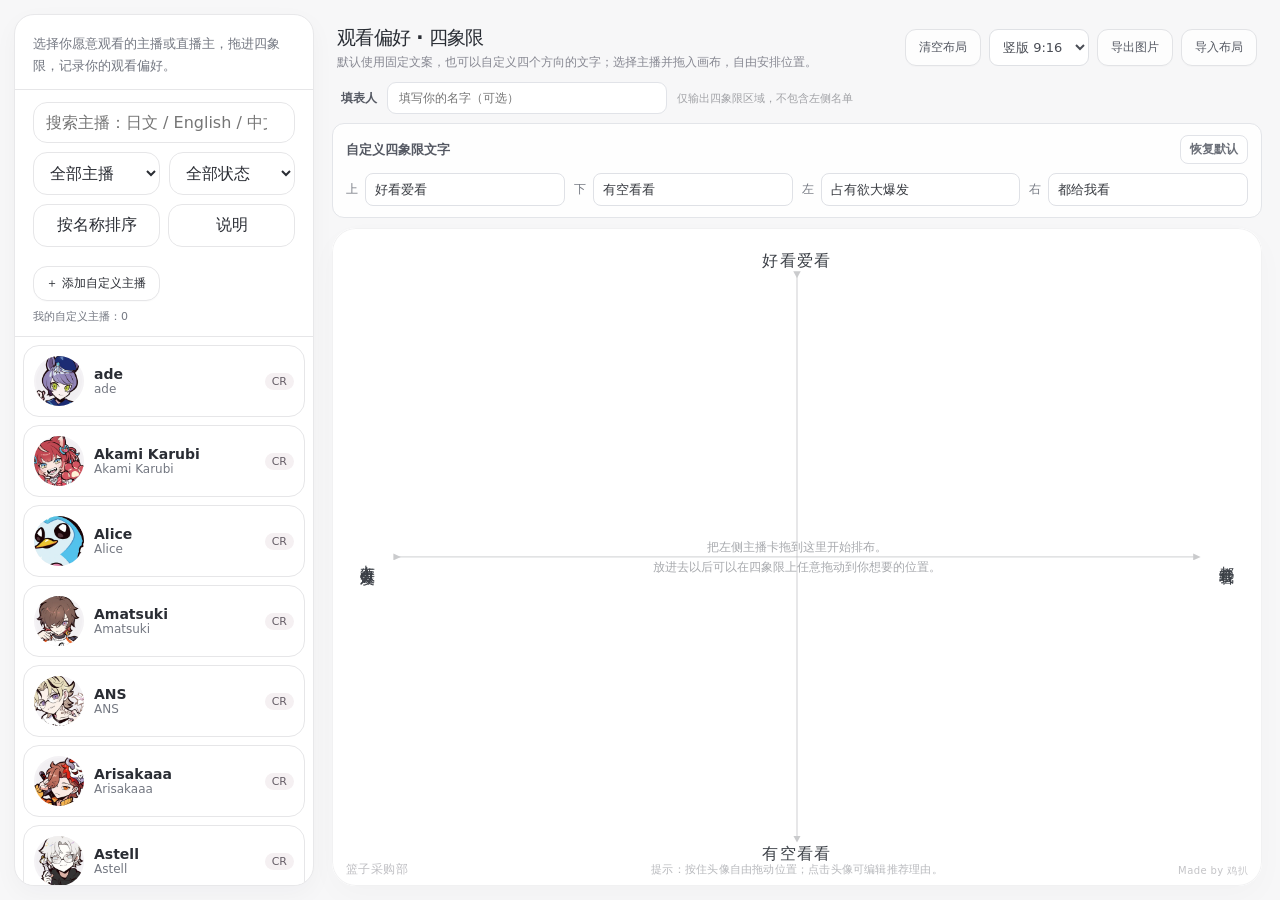
==== index.html @ a859edc8 "Add Oshi Card and Custom VTuber Profiles 1. Unified Quadrant    - Merge fixed and free quadrant fea" ====
<!doctype html>
<html lang="zh-CN">
<head>
<meta charset="utf-8">
<meta name="viewport" content="width=device-width, initial-scale=1">
<title>VTuber 观看偏好四象限 · Cluckworks</title>
<style>
:root{--bg:#f3f1f2;--panel:#ffffff;--ink:#262429;--muted:#76727a;--line:#ded8de;--deep:#31333a;--shadow:0 14px 36px rgba(61,53,61,.08)}
*{box-sizing:border-box}
html,body{height:100%}
body{margin:0;font-family:"Noto Sans SC","PingFang SC","Microsoft YaHei","Source Han Sans SC","Noto Sans CJK SC",system-ui,sans-serif;background:linear-gradient(180deg,#f8f6f7,#f0edf0);color:var(--ink);overflow:hidden}
button,input,select{font:inherit}
button{cursor:pointer}
.serif{font-family:"Noto Sans SC","PingFang SC","Microsoft YaHei","Source Han Sans SC","Noto Sans CJK SC",system-ui,sans-serif}
.app{display:grid;grid-template-columns:300px minmax(0,1fr);gap:14px;height:100vh;padding:14px}
.panel{background:var(--panel);border:1px solid var(--line);border-radius:22px;box-shadow:var(--shadow);overflow:hidden;min-width:0}
.main{background:transparent;border:none;box-shadow:none;overflow:visible}
.sidebar{display:flex;flex-direction:column;min-height:0}
.side-head{padding:18px 18px 12px;border-bottom:1px solid var(--line)}
.side-head h1{display:none}
.side-head p{margin:0;font-size:13px;line-height:1.7;color:var(--muted)}
.controls{padding:12px 18px 10px;display:grid;grid-template-columns:1fr 1fr;gap:9px;border-bottom:1px solid var(--line)}
.controls input,.controls select,.controls button{width:100%;border:1px solid var(--line);border-radius:14px;padding:10px 12px;background:#fff;color:var(--ink)}
.controls .search{grid-column:1/-1}
.controls .actions{grid-column:1/-1;display:flex;gap:8px}
.list{flex:1;overflow:auto;padding:8px;display:flex;flex-direction:column;gap:8px;min-height:0}
.member{display:grid;grid-template-columns:50px 1fr auto;align-items:center;gap:10px;padding:10px;border:1px solid var(--line);border-radius:16px;background:#fff;transition:.15s ease}
.member:hover{transform:translateY(-1px);box-shadow:0 6px 18px rgba(70,40,50,.07)}
.member.dragging{opacity:.55}
.avatar{width:50px;height:50px;border-radius:50%;display:grid;place-items:center;color:#fff;font-weight:700;font-size:14px;user-select:none;box-shadow:inset 0 0 0 2px rgba(255,255,255,.18)}
.member .meta{min-width:0}
.member strong,.member span{display:block;white-space:nowrap;overflow:hidden;text-overflow:ellipsis}
.member strong{font-size:14px}
.member span{font-size:12px;color:var(--muted)}
.member small{padding:2px 7px;border-radius:999px;background:#f5f0f2;color:#675f68;font-size:11px}
.main{display:flex;flex-direction:column;min-height:0;padding:10px 10px 0}
.topbar{display:flex;justify-content:space-between;align-items:flex-start;gap:10px;flex-wrap:wrap;margin-bottom:8px;padding:2px 6px 0}
.topbar h2{margin:0 0 4px;font-size:19px;font-weight:600;color:#3a3940}
.topbar p{margin:0;color:var(--muted);font-size:12.5px;line-height:1.55}
.topbar .btns{display:flex;gap:8px;flex-wrap:wrap}
.toolbtn{border:1px solid var(--line);border-radius:12px;padding:9px 12px;background:#fff;color:#403c43}
.toolbtn:hover{border-color:#d7bcc6;background:#fff9fb}
.stage{flex:1;min-height:0;display:flex;padding:0}
.board{position:relative;flex:1;width:100%;height:100%;min-height:0;background:transparent;border:none;border-radius:28px;box-shadow:none;overflow:hidden}
.board::before{content:"";position:absolute;inset:0;background:linear-gradient(90deg,#f6eaf0 0 50%,#e8f0f7 50% 100%)}
.board::after{content:"";position:absolute;inset:0;background:linear-gradient(180deg,transparent 0 50%,transparent 50% 100%)}
.board-frame{position:absolute;inset:0;border-radius:28px;box-shadow:inset 0 0 0 1px rgba(95,92,102,.16);pointer-events:none;z-index:1}
.board-credit{position:absolute;right:16px;bottom:11px;z-index:2;pointer-events:none;display:flex;flex-direction:column;align-items:flex-end;gap:4px;font-family:"Noto Sans SC","Microsoft YaHei",system-ui,sans-serif;color:#707078;letter-spacing:.025em}.board-credit .byline{font-size:9px;font-weight:400;opacity:.48}.board-credit .dept{font-size:12px;font-weight:400;opacity:.48}
@media(max-width:980px){.board-credit{right:10px;bottom:8px;font-size:9px;opacity:.30}}

.quad-overlay{position:absolute;inset:0;pointer-events:none;background:linear-gradient(180deg,transparent 0 50%,rgba(237,232,246,.92) 50% 100%),linear-gradient(90deg,transparent 0 50%,rgba(232,241,233,.92) 50% 100%);mix-blend-mode:multiply;opacity:.96}
.axis-svg{position:absolute;inset:0;pointer-events:none}
.axis-label{position:absolute;z-index:2;font-weight:600;color:var(--deep);text-shadow:none;letter-spacing:.01em;font-family:"Noto Sans SC","PingFang SC","Microsoft YaHei","Source Han Sans SC","Noto Sans CJK SC",system-ui,sans-serif}
.axis-label.top{top:26px;left:50%;transform:translateX(-50%);font-size:clamp(17px,1.45vw,24px)}
.axis-label.bottom{bottom:24px;left:50%;transform:translateX(-50%);font-size:clamp(17px,1.45vw,24px)}
.axis-label.left{left:24px;top:50%;transform:translateY(-50%);writing-mode:vertical-rl;font-size:clamp(16px,1.35vw,22px)}
.axis-label.right{right:24px;top:50%;transform:translateY(-50%);writing-mode:vertical-rl;font-size:clamp(16px,1.35vw,22px)}
.board-hint{position:absolute;inset:auto 0 14px 0;text-align:center;z-index:2;color:#8f8a92;font-size:11.5px;pointer-events:none;letter-spacing:.02em}
.placed-layer{position:absolute;inset:0;z-index:4}
.card{position:absolute;transform:translate(-50%,-50%);display:flex;flex-direction:column;align-items:center;gap:6px;min-width:92px;max-width:170px;touch-action:none;user-select:none}
.card.selected .avatar{outline:3px solid rgba(229,57,85,.18)}
.card .avatar{width:64px;height:64px;font-size:15px;box-shadow:0 8px 18px rgba(70,40,50,.12)}
.card .name{font-size:13px;font-weight:700;text-align:center;line-height:1.2;padding:0 4px;word-break:break-word}
.card .sub{font-size:11px;color:var(--muted);text-align:center;line-height:1.2;padding:0 4px}
.card .note{font-size:12px;line-height:1.35;text-align:center;color:#55545a;background:none;border:0;border-radius:0;padding:0;max-width:180px;white-space:normal;overflow:hidden;display:-webkit-box;-webkit-box-orient:vertical;-webkit-line-clamp:3;line-clamp:3;max-height:4.05em;text-overflow:ellipsis;overflow-wrap:anywhere;box-shadow:none;cursor:pointer}
.card .note-editor-wrap{display:flex;flex-direction:column;gap:3px;width:164px;min-width:0}.card .note-input{display:block;box-sizing:border-box;width:100%;min-height:76px;max-height:150px;resize:vertical;overflow:auto;border:1px solid #e4cfd9;border-radius:10px;background:rgba(255,255,255,.97);padding:7px 8px;font-size:12px;line-height:1.45;font-family:inherit;color:#49414a;text-align:left;touch-action:auto;user-select:text;outline-offset:2px;box-shadow:0 4px 12px rgba(70,40,50,.05)}.card .note-input:focus{outline:2px solid #eeafc0}.card .note-count{font-size:10px;line-height:1.2;color:#99909a;text-align:right;white-space:nowrap}.card .edit-row{display:flex;align-items:flex-start;gap:4px}.card .confirm-note{border:0;border-radius:0;padding:4px 5px;background:transparent;color:#59605f;font-weight:500;font-size:20px;cursor:pointer}.card .confirm-note:hover{color:#222}.card .tools{display:none;position:absolute;top:-12px;right:-4px;gap:4px}
.card.selected .tools{display:flex}
.iconbtn{width:26px;height:26px;border-radius:999px;border:1px solid #e6d7de;background:#fff;color:#665f68;display:grid;place-items:center;padding:0;box-shadow:0 4px 10px rgba(70,40,50,.06)}
.empty{position:absolute;inset:0;display:grid;place-items:center;padding:30px;text-align:center;color:#8c8790;z-index:1;pointer-events:none;font-size:13px;line-height:1.7}
@media(max-width:980px){body{overflow:auto} .app{grid-template-columns:1fr;height:auto;min-height:100vh} .sidebar{max-height:40vh} .main{min-height:70vh;padding:10px 0 0} .topbar{padding:0 8px} .stage{min-height:72vh} .board{width:100%;height:100%;border-radius:22px}}

/* Editorial redesign: a quiet, unified color field and precise center-cross geometry. */
:root { --ink:#2a2d34; --muted:#737781; --line:#e6e6e8; --deep:#34373e; --shadow:0 14px 34px rgba(30,34,44,.055); }
body { background:#f7f7f8; color:var(--ink); }
.app { gap:14px; padding:14px; }
.panel.sidebar { background:#fff; border:1px solid #e8e8ea; border-radius:20px; box-shadow:0 8px 25px rgba(34,37,45,.035); }
.main { padding:5px 4px 0; }
.topbar { margin:0 0 12px; padding:6px 5px 0; align-items:center; }
.topbar h2 { margin:0 0 3px; font-size:19px; font-weight:590; letter-spacing:-.035em; color:#292d34; }
.topbar p { color:#868791; font-size:12px; line-height:1.35; max-width:690px; }
.toolbtn { border:1px solid #e2e3e6; border-radius:11px; color:#555963; font-size:12px; font-weight:500; padding:9px 13px; background:rgba(255,255,255,.76); box-shadow:0 1px 1px rgba(30,35,43,.018); }
.toolbtn:hover { background:#fff; border-color:#c9cbd0; }
.stage { display:flex; flex:1; min-height:0; padding:0; }
.board { position:relative; flex:1; width:100%; height:100%; min-height:0; border-radius:24px; overflow:hidden; background:#f4ebef; box-shadow:0 10px 30px rgba(47,47,53,.035); }
.board::before,.board::after,.quad-overlay { display:none !important; }
.board-frame { z-index:3; border-radius:24px; box-shadow:inset 0 0 0 1px rgba(40,45,52,.075); }
.quad-grid { position:absolute; inset:0; display:grid; grid-template-columns:1fr 1fr; grid-template-rows:1fr 1fr; pointer-events:none; z-index:0; }
.quad { min-width:0; min-height:0; }
.q-pink { background:#f4e8ed; }
.q-blue { background:#e8eef5; }
.q-purple { background:#eee9f3; }
.q-green { background:#e7eee8; }
.axis-svg { position:absolute; inset:0; width:100%; height:100%; display:block; z-index:1; pointer-events:none; }
.axis-svg line { stroke:#555760; stroke-width:1.2; opacity:.72; }
.axis-svg marker path { fill:#555760; }
.axis-label { z-index:2; font-family:"Noto Sans SC","PingFang SC","Microsoft YaHei","Source Han Sans SC","Noto Sans CJK SC",system-ui,sans-serif; font-weight:500; color:#383b41 !important; letter-spacing:.09em; text-shadow:none; }
.axis-label.top { top:23px; font-size:clamp(16px,1.25vw,21px); }
.axis-label.bottom { bottom:21px; font-size:clamp(16px,1.25vw,21px); }
.axis-label.left { left:26px; font-size:clamp(15px,1.15vw,19px); }
.axis-label.right { right:26px; font-size:clamp(15px,1.15vw,19px); }
.board-hint { color:#777b84; font-size:10.5px; bottom:9px; opacity:.75; }
.empty { color:#747680; font-size:12px; line-height:1.7; }
.placed-layer { z-index:5; }
@media(max-width:980px) { .main{padding:10px 0 0} .stage{min-height:72vh} .board{border-radius:20px} .axis-label.left{left:12px}.axis-label.right{right:12px} }


/* v1455: minimal white canvas while retaining free-drag coordinates */
.board { background:#ffffff; box-shadow:0 10px 30px rgba(39,43,49,.025); }
.quad-grid .quad { background:#ffffff !important; }
.board-frame { box-shadow:inset 0 0 0 1px rgba(49,53,61,.065); }
.axis-svg line { stroke:#b9babd; stroke-width:1; opacity:.75; }
.axis-svg marker path { fill:#b9babd; }
.axis-label { color:#3c4047 !important; font-weight:500; }
.board-hint { color:#a0a2a7; }
.empty { color:#a7a9ad; }

.mobile-instruction[hidden]{display:none!important}
/* Mobile adaptation: canvas-first, searchable bottom drawer. */
.mobile-open,.drawer-handle,.drawer-backdrop,.mobile-instruction{display:none}
@media(max-width:980px){
 html,body{height:100%;overflow:hidden}
 body{background:#fff}
 .app{height:100dvh;min-height:0;display:block;padding:0;overflow:hidden}
 .main{height:100dvh;padding:10px 8px max(8px,env(safe-area-inset-bottom));display:flex;flex-direction:column;overflow:hidden}
 .topbar{flex:0 0 auto;margin:0 0 8px;padding:2px 3px;gap:5px;align-items:center}
 .topbar h2{font-size:15px;margin:0}
 .topbar p{display:none}
 .topbar .btns{gap:4px}
 .topbar .toolbtn{font-size:10px;padding:7px 8px;border-radius:9px}
 .mobile-open{display:inline-flex;align-items:center;gap:5px;background:#30353d;color:#fff;border:0;border-radius:10px;padding:9px 11px;font-size:12px;min-height:36px}
 .stage{flex:1;min-height:0;padding:0;display:flex}
 .board{height:100%;width:100%;min-height:0;min-width:0;border-radius:14px;flex:1}
 .board-frame{border-radius:14px}
 .axis-label.top{top:14px;font-size:13px;letter-spacing:.04em}
 .axis-label.bottom{bottom:14px;font-size:13px;letter-spacing:.04em}
 .axis-label.left{left:4px;font-size:12px;letter-spacing:.03em}
 .axis-label.right{right:4px;font-size:12px;letter-spacing:.03em}
 .board-hint,.empty{display:none !important}
 .card{min-width:58px;max-width:112px;gap:3px}
 .card .avatar{width:47px;height:47px;font-size:12px}
 .card .name{font-size:10px;line-height:1.1}
 .card .sub{font-size:9px;line-height:1.1}
 .card .note{font-size:10px;max-width:104px}
 .card .note-input{width:118px;font-size:12px;min-height:37px}
 .card .confirm-note{font-size:18px}
 .sidebar{position:fixed;z-index:40;left:0;right:0;bottom:0;top:auto;height:min(76dvh,680px);max-height:none!important;border-radius:20px 20px 0 0!important;background:#fff;box-shadow:0 -15px 55px rgba(0,0,0,.17)!important;transform:translateY(105%);transition:transform .25s ease;display:flex;overflow:hidden}
 .sidebar.is-open{transform:translateY(0)}
 .drawer-handle{display:block;width:38px;height:4px;background:#d3d4d8;border-radius:99px;margin:10px auto 0}
 .side-head{padding:9px 18px 11px}
 .side-head p{font-size:12px}
 .controls{padding:10px 12px}
 .list{overflow-y:auto;overscroll-behavior:contain;-webkit-overflow-scrolling:touch}
 .member{touch-action:manipulation;cursor:pointer}
 .member.is-picked{border-color:#586779;background:#f3f6f9;outline:1px solid #8997a7}
 .drawer-backdrop{display:none;position:fixed;inset:0;z-index:35;background:rgba(20,24,32,.25)}
 .drawer-backdrop.is-open{display:block}
 .mobile-instruction{display:block;position:absolute;left:50%;bottom:40px;transform:translateX(-50%);z-index:8;background:#30353de8;color:#fff;border-radius:20px;padding:9px 13px;font-size:11px;white-space:nowrap;pointer-events:none}
 .card .tools{top:-11px;right:3px}
}
@media(max-width:540px) and (orientation:landscape){.sidebar{height:94dvh}.topbar h2{font-size:13px}.topbar .toolbtn{padding:5px 6px}.topbar{margin-bottom:4px}}

.creator-line{display:flex;align-items:center;gap:10px;padding:0 9px 9px;color:#555963;font-size:12px;flex:0 0 auto}
.creator-line label{font-weight:600;white-space:nowrap}
.creator-line input{flex:0 1 280px;min-width:110px;border:1px solid #e1e3e8;background:white;border-radius:9px;padding:8px 11px;font:inherit;color:#343740;outline:none}
.creator-line input:focus{border-color:#959dab}
.creator-line span{font-size:11px;color:#a1a2a6}
@media(max-width:980px){.creator-line{padding:0 4px 7px;gap:7px}.creator-line input{flex:1;max-width:230px;padding:7px 9px}.creator-line span{display:none}}

/* Credits live inside the quadrant frame near the bottom corners. */
.stage{flex-direction:column;}
.stage>.board{flex:1 1 auto;height:auto;min-height:0;}
.board-footer{position:absolute;left:0;right:0;bottom:8px;z-index:2;pointer-events:none;display:flex;align-items:flex-end;justify-content:space-between;gap:12px;padding:0 14px;font-family:"Noto Sans SC","PingFang SC","Microsoft YaHei",system-ui,sans-serif;letter-spacing:.025em;}
.board-footer .footer-dept{font-size:12px;font-weight:500;color:rgba(112,112,120,.46);}
.board-footer .footer-byline{font-size:10px;font-weight:400;color:rgba(112,112,120,.42);}
@media(max-width:980px){.stage>.board{height:auto;min-height:0}.board-footer{bottom:7px;padding:0 10px}.board-footer .footer-dept{font-size:11px}.board-footer .footer-byline{font-size:9px}}

.axis-editor{margin:0 0 10px;padding:11px 13px;border:1px solid #e3e5e9;border-radius:12px;background:rgba(255,255,255,.86);display:flex;flex-direction:column;gap:9px}
.axis-editor-head{display:flex;align-items:center;justify-content:space-between;gap:10px;color:#555963;font-size:13px;font-weight:600}
.axis-editor-head button{border:1px solid #e1e3e8;background:#fff;border-radius:8px;padding:5px 9px;color:#6c7079;font-size:12px;cursor:pointer}
.axis-fields{display:grid;grid-template-columns:repeat(4,minmax(0,1fr));gap:9px}
.axis-fields label{display:flex;align-items:center;gap:7px;color:#777b84;font-size:12px;min-width:0}
.axis-fields input{min-width:0;width:100%;box-sizing:border-box;border:1px solid #dfe1e6;border-radius:8px;padding:8px 9px;background:#fff;color:#383b41;font:inherit;font-size:13px;outline:none}
.axis-fields input:focus{border-color:#9ba4b5;box-shadow:0 0 0 2px rgba(155,164,181,.12)}
@media(max-width:980px){.axis-editor{margin:0 0 8px;padding:9px}.axis-fields{grid-template-columns:repeat(2,minmax(0,1fr));gap:8px}.axis-fields input{padding:7px 8px}}

/* One exclusive kami-oshi, drawn with browser-native CSS + SVG (no image asset). */
.card .oshi-avatar-wrap{position:relative;width:64px;height:64px;flex:none;overflow:visible}
.card .oshi-avatar-wrap>.avatar{width:100%;height:100%;box-sizing:border-box}
.card.is-oshi .oshi-avatar-wrap>.avatar{outline:3px solid #e2aa31;outline-offset:1px;box-shadow:0 0 0 1px rgba(255,228,159,.8),0 0 9px rgba(224,168,49,.18)}
.card.is-oshi.selected .avatar{outline:3px solid #e2aa31}
.oshi-arc{position:absolute;inset:-12px -12px auto auto;width:calc(100% + 24px);height:calc(100% + 24px);overflow:visible;pointer-events:none;filter:drop-shadow(0 1px 1px rgba(255,255,255,.7))}
.oshi-arc text{font-family:"Noto Sans SC","PingFang SC","Microsoft YaHei",sans-serif;font-size:22px;font-weight:800;fill:#bd8514;stroke:#fff9e8;stroke-width:2.8px;paint-order:stroke fill;letter-spacing:1px}
.card .iconbtn.oshi-toggle{width:auto;min-width:56px;border-radius:13px;font-size:11px;font-weight:650;padding:0 7px;white-space:nowrap}
.card.is-oshi .iconbtn.oshi-toggle{color:#8c6316;border-color:#e5c57b;background:#fff6df}
@media(max-width:980px){.card .oshi-avatar-wrap{width:47px;height:47px}.oshi-arc{inset:-10px -10px auto auto;width:calc(100% + 20px);height:calc(100% + 20px)}}

/* Stable selection toolbar outside draggable avatars; touch-friendly. */
.selection-bar[hidden]{display:none!important}
.selection-bar{display:flex;flex:0 0 auto;align-items:center;gap:8px;min-height:38px;padding:5px 10px;margin:0 8px 8px;border:1px solid #e5e2dc;border-radius:11px;background:#fffdf9;box-shadow:0 2px 9px rgba(40,35,24,.035);font-family:inherit}
.selection-name{font-size:12px;font-weight:650;color:#555760;min-width:0;overflow:hidden;text-overflow:ellipsis;white-space:nowrap;flex:1}
.selection-bar button{touch-action:manipulation;white-space:nowrap;border-radius:8px;padding:7px 10px;border:1px solid #e7e2d5;background:white;color:#4b4f55;font-size:12px;cursor:pointer}
.selection-bar .selection-oshi{border-color:#e1be72;background:#fff8e8;color:#9c6d17;font-weight:700}
.selection-bar .selection-oshi.is-active{background:#e4ac34;color:#fff;border-color:#cb9829}
.selection-bar .selection-card{border-color:#dfc4d5;background:#fff7fb;color:#956a84;font-weight:700}
.selection-bar .selection-close{font-size:17px;padding:4px 9px}
.card .tools .oshi-toggle{display:none!important}
@media(max-width:980px){.selection-bar{margin:0 4px 6px;padding:4px 6px;gap:4px;min-height:32px}.selection-bar button{padding:6px 7px;font-size:10px}.selection-name{font-size:10px}}

/* Personal custom VTuber library (shared by both pages in this browser). */
.custom-library-tools{display:flex;align-items:center;gap:8px;flex-wrap:wrap;margin:10px 0 2px}
.custom-library-tools .toolbtn{padding:8px 10px;font-size:12px}
.custom-library-count{font-size:11px;color:var(--muted)}
.member.is-custom .custom-member-actions{display:flex;flex-direction:column;gap:4px;align-items:stretch}
.custom-member-actions button{border:1px solid #e5d9df;background:#fff;border-radius:7px;padding:4px 6px;font:inherit;font-size:11px;color:#62545c;cursor:pointer;white-space:nowrap}
.custom-member-actions button:hover{background:#fff7fa;border-color:#d9bac8}
.custom-dialog{width:min(440px,calc(100vw - 28px));border:1px solid #eadde3;border-radius:18px;padding:0;background:#fff;color:#403c43;box-shadow:0 20px 70px rgba(40,25,35,.22)}
.custom-dialog::backdrop{background:rgba(40,32,38,.36);backdrop-filter:blur(2px)}
.custom-dialog form{padding:20px;display:flex;flex-direction:column;gap:13px}
.custom-dialog h3{margin:0;font-size:18px;font-weight:650}
.custom-dialog .custom-help{margin:-5px 0 0;font-size:12px;line-height:1.55;color:#817780}
.custom-dialog label{display:flex;flex-direction:column;gap:6px;font-size:13px;font-weight:600}
.custom-dialog input[type="text"],.custom-dialog input[type="file"]{box-sizing:border-box;width:100%;border:1px solid #e5d9df;border-radius:10px;padding:10px;background:#fff;font:inherit;font-weight:400;color:#403c43}
.custom-dialog input[type="file"]{font-size:12px}
.custom-image-preview{display:flex;align-items:center;gap:12px;padding:10px;border-radius:12px;background:#faf7f9;border:1px solid #f0e8ec}
.custom-image-preview img{width:64px;height:64px;object-fit:cover;border-radius:50%;background:#f1eff2}
.custom-image-preview span{font-size:12px;color:#817780;line-height:1.5}
.custom-dialog .custom-dialog-actions{display:flex;justify-content:flex-end;gap:8px;margin-top:3px}
.custom-dialog .custom-dialog-actions button{border:1px solid #e5d9df;border-radius:10px;background:#fff;padding:9px 14px;font:inherit;font-size:13px;cursor:pointer}
.custom-dialog .custom-dialog-actions button[type="submit"]{background:#594650;border-color:#594650;color:#fff}
@media(max-width:980px){.custom-library-tools{margin-top:8px}.custom-library-tools .toolbtn{flex:1}.member.is-custom{grid-template-columns:42px minmax(0,1fr) auto}.member.is-custom .avatar{width:42px;height:42px}.custom-member-actions button{padding:5px 6px}}

</style>
</head>
<body>
<div class="drawer-backdrop" id="drawerBackdrop"></div>
<div class="app">
  <aside class="panel sidebar" id="mobileDrawer">
    <div class="drawer-handle"></div>
    <div class="side-head">
      
      <p>选择你愿意观看的主播或直播主，拖进四象限，记录你的观看偏好。</p>
    </div>
    <div class="controls">
      <input id="search" class="search" type="search" placeholder="搜索主播：日文 / English / 中文">
      <select id="branch" aria-label="所属团体"><option value="all">全部主播</option><option value="NIJISANJI">NIJISANJI</option><option value="VSPO">VSPO!</option><option value="CR">Crazy Raccoon</option><option value="NEO">Neo-Porte</option><option value="CUSTOM">我的自定义主播</option></select>
      <select id="status"><option value="all">全部状态</option><option value="placed">只看已放置</option><option value="unplaced">只看未放置</option></select>
      <div class="actions"><button id="toggleSort">按名称排序</button><button id="help">说明</button></div>
      <div class="custom-library-tools"><button type="button" class="toolbtn" id="addCustomMember">＋ 添加自定义主播</button><span class="custom-library-count" id="customMemberCount">我的自定义主播：0</span></div>
    </div>
    <div id="list" class="list"></div>
  </aside>

  <main class="panel main">
    <div class="topbar">
      <div>
        <h2>观看偏好 · 四象限</h2>
        <p>默认使用固定文案，也可以自定义四个方向的文字；选择主播并拖入画布，自由安排位置。</p>
      </div>
      <div class="btns">
        <button type="button" class="mobile-open" id="mobileOpen">☰ 选主播</button>
        <button class="toolbtn" id="clear">清空布局</button>
        <select id="exportRatio" aria-label="导出图片比例" title="选择图片比例" style="border:1px solid #dfe1e5;border-radius:9px;background:#fff;color:#4a4d55;padding:8px 9px;font-size:13px"><option value="portrait">竖版 9:16</option><option value="landscape">横版 4:3</option></select>
        <button class="toolbtn" id="export">导出图片</button>
        <button class="toolbtn" id="import">导入布局</button>
        
        
      </div>
    </div>
    <div class="creator-line"><label for="creatorName">填表人</label><input id="creatorName" type="text" maxlength="40" placeholder="填写你的名字（可选）" autocomplete="off" aria-label="填表人名字"><span>仅输出四象限区域，不包含左侧名单</span></div>
    <section class="axis-editor" aria-label="自定义四象限文字">
      <div class="axis-editor-head"><span>自定义四象限文字</span><button type="button" id="resetAxisLabels">恢复默认</button></div>
      <div class="axis-fields">
        <label for="axisTop">上 <input id="axisTop" type="text" maxlength="24" value="好看爱看" aria-label="上方文字"></label>
        <label for="axisBottom">下 <input id="axisBottom" type="text" maxlength="24" value="有空看看" aria-label="下方文字"></label>
        <label for="axisLeft">左 <input id="axisLeft" type="text" maxlength="24" value="占有欲大爆发" aria-label="左侧文字"></label>
        <label for="axisRight">右 <input id="axisRight" type="text" maxlength="24" value="都给我看" aria-label="右侧文字"></label>
      </div>
    </section>
    <div id="selectionBar" class="selection-bar" hidden><span id="selectionName" class="selection-name"></span><button type="button" id="selectionOshi" class="selection-oshi">设为神推</button><button type="button" id="selectionEdit" class="selection-edit">编辑理由</button><button type="button" id="selectionCard" class="selection-card">推し名片</button><button type="button" id="selectionClose" class="selection-close" aria-label="取消选中">×</button></div>
    <div class="stage">
      <div id="board" class="board">
        <div class="board-frame"></div>
        <div class="quad-grid" aria-hidden="true"><div class="quad q-pink"></div><div class="quad q-blue"></div><div class="quad q-purple"></div><div class="quad q-green"></div></div>
        
        <svg class="axis-svg" viewBox="0 0 1000 760" preserveAspectRatio="none" aria-hidden="true">
          <defs>
            <marker id="arrowEnd" markerWidth="8" markerHeight="8" refX="4" refY="4" orient="auto">
              <path d="M0,0 L8,4 L0,8 z" fill="#555760"></path>
            </marker>
          </defs>
          <line x1="500" y1="54" x2="500" y2="706" stroke="#555760" stroke-width="1.2" marker-start="url(#arrowEnd)" marker-end="url(#arrowEnd)"/>
          <line x1="70" y1="380" x2="930" y2="380" stroke="#555760" stroke-width="1.2" marker-start="url(#arrowEnd)" marker-end="url(#arrowEnd)"/>
        </svg>
        <div class="axis-label top">好看爱看</div>
        <div class="axis-label bottom">有空看看</div>
        <div class="axis-label left">占有欲大爆发</div>
        <div class="axis-label right">都给我看</div>
        <div id="empty" class="empty">把左侧主播卡拖到这里开始排布。<br>放进去以后可以在四象限上任意拖动到你想要的位置。</div>
        <div id="placed" class="placed-layer"></div>
        <div class="mobile-instruction" id="mobileInstruction" hidden>点击画布放置所选主播</div>
        <div class="board-hint">提示：按住头像自由拖动位置；点击头像可编辑推荐理由。</div>
        <div class="board-footer" aria-hidden="true"><span class="footer-dept">篮子采购部</span><span class="footer-byline">Made by 鸡扒</span></div>
      </div>
    </div>
  </main>
</div>



<dialog id="customMemberDialog" class="custom-dialog" aria-labelledby="customMemberDialogTitle">
  <form id="customMemberForm">
    <h3 id="customMemberDialogTitle">添加自定义主播</h3>
    <p class="custom-help">上传头像并填写名字。资料只保存在当前浏览器中，本页与推し名片会共用这份自定义主播资料，不会上传到服务器。</p>
    <label for="customMemberName">主播名字
      <input id="customMemberName" type="text" maxlength="60" required placeholder="输入主播显示名称">
    </label>
    <label for="customMemberImage">头像图片
      <input id="customMemberImage" type="file" accept="image/*">
    </label>
    <div class="custom-image-preview"><img id="customMemberPreview" alt="头像预览"><span id="customMemberImageHint">添加时需要上传头像；编辑时可以只改名字，也可以更换头像。</span></div>
    <div class="custom-dialog-actions">
      <button type="button" id="cancelCustomMember">取消</button>
      <button type="submit">保存主播</button>
    </div>
  </form>
</dialog>

<script>
const MEMBERS = [
  {
    "id": "jp-1",
    "branch": "JP",
    "jp": "愛園愛美",
    "en": "Aizono Manami",
    "cn": "",
    "aliases": []
  },
  {
    "id": "jp-2",
    "branch": "JP",
    "jp": "赤城ウェン",
    "en": "Akagi Wen",
    "cn": "",
    "aliases": []
  },
  {
    "id": "jp-3",
    "branch": "JP",
    "jp": "赤羽葉子",
    "en": "Akabane Youko",
    "cn": "",
    "aliases": []
  },
  {
    "id": "jp-4",
    "branch": "JP",
    "jp": "明楽レイ",
    "en": "Akira Ray",
    "cn": "",
    "aliases": []
  },
  {
    "id": "jp-5",
    "branch": "JP",
    "jp": "飛鳥ひな",
    "en": "Asuka Hina",
    "cn": "",
    "aliases": []
  },
  {
    "id": "jp-6",
    "branch": "JP",
    "jp": "天ヶ瀬むゆ",
    "en": "Amagase Muyu",
    "cn": "",
    "aliases": []
  },
  {
    "id": "jp-7",
    "branch": "JP",
    "jp": "天宮こころ",
    "en": "Amamiya Kokoro",
    "cn": "",
    "aliases": []
  },
  {
    "id": "jp-8",
    "branch": "JP",
    "jp": "雨森小夜",
    "en": "Amemori Sayo",
    "cn": "",
    "aliases": []
  },
  {
    "id": "jp-9",
    "branch": "JP",
    "jp": "アルス・アルマル",
    "en": "Ars Almal",
    "cn": "",
    "aliases": []
  },
  {
    "id": "jp-10",
    "branch": "JP",
    "jp": "アンジュ・カトリーナ",
    "en": "Ange Katrina",
    "cn": "安洁·卡特莉娜",
    "aliases": []
  },
  {
    "id": "jp-11",
    "branch": "JP",
    "jp": "イ ロハ",
    "en": "Lee Roha",
    "cn": "",
    "aliases": []
  },
  {
    "id": "jp-12",
    "branch": "JP",
    "jp": "家長むぎ",
    "en": "Ienaga Mugi",
    "cn": "",
    "aliases": []
  },
  {
    "id": "jp-13",
    "branch": "JP",
    "jp": "五十嵐梨花",
    "en": "Igarashi Rika",
    "cn": "",
    "aliases": []
  },
  {
    "id": "jp-14",
    "branch": "JP",
    "jp": "石神のぞみ",
    "en": "Ishigami Nozomi",
    "cn": "",
    "aliases": []
  },
  {
    "id": "jp-15",
    "branch": "JP",
    "jp": "五木左京",
    "en": "Itsuki Sakyo",
    "cn": "",
    "aliases": []
  },
  {
    "id": "jp-16",
    "branch": "JP",
    "jp": "伊波ライ",
    "en": "Inami Rai",
    "cn": "",
    "aliases": []
  },
  {
    "id": "jp-17",
    "branch": "JP",
    "jp": "戌亥とこ",
    "en": "Inui Toko",
    "cn": "戌亥床",
    "aliases": []
  },
  {
    "id": "jp-18",
    "branch": "JP",
    "jp": "イブラヒム",
    "en": "Ibrahim",
    "cn": "易卜拉欣",
    "aliases": []
  },
  {
    "id": "jp-19",
    "branch": "JP",
    "jp": "宇佐美リト",
    "en": "Usami Rito",
    "cn": "",
    "aliases": []
  },
  {
    "id": "jp-20",
    "branch": "JP",
    "jp": "宇志海いちご",
    "en": "Ushimi Ichigo",
    "cn": "",
    "aliases": []
  },
  {
    "id": "jp-21",
    "branch": "JP",
    "jp": "卯月コウ",
    "en": "Uzuki Kou",
    "cn": "",
    "aliases": []
  },
  {
    "id": "jp-22",
    "branch": "JP",
    "jp": "海妹四葉",
    "en": "Umise Yotsuha",
    "cn": "",
    "aliases": []
  },
  {
    "id": "jp-23",
    "branch": "JP",
    "jp": "エクス・アルビオ",
    "en": "Ex Albio",
    "cn": "",
    "aliases": []
  },
  {
    "id": "jp-24",
    "branch": "JP",
    "jp": "エトナ クリムソン",
    "en": "Etna Crimson",
    "cn": "",
    "aliases": []
  },
  {
    "id": "jp-25",
    "branch": "JP",
    "jp": "えま★おうがすと",
    "en": "Emma August",
    "cn": "",
    "aliases": []
  },
  {
    "id": "jp-26",
    "branch": "JP",
    "jp": "エリー・コニファー",
    "en": "Eli Conifer",
    "cn": "",
    "aliases": []
  },
  {
    "id": "jp-27",
    "branch": "JP",
    "jp": "える",
    "en": "Elu",
    "cn": "艾露",
    "aliases": []
  },
  {
    "id": "jp-28",
    "branch": "JP",
    "jp": "オ ジユ",
    "en": "Oh Jiyu",
    "cn": "",
    "aliases": []
  },
  {
    "id": "jp-29",
    "branch": "JP",
    "jp": "男虎",
    "en": "Onotora",
    "cn": "",
    "aliases": []
  },
  {
    "id": "jp-30",
    "branch": "JP",
    "jp": "オリバー・エバンス",
    "en": "Oliver Evans",
    "cn": "",
    "aliases": []
  },
  {
    "id": "jp-31",
    "branch": "JP",
    "jp": "魁星",
    "en": "Kaisei",
    "cn": "",
    "aliases": []
  },
  {
    "id": "jp-32",
    "branch": "JP",
    "jp": "甲斐田晴",
    "en": "Kaida Haru",
    "cn": "甲斐田晴",
    "aliases": []
  },
  {
    "id": "jp-33",
    "branch": "JP",
    "jp": "加賀美ハヤト",
    "en": "Kagami Hayato",
    "cn": "加贺美隼人",
    "aliases": []
  },
  {
    "id": "jp-34",
    "branch": "JP",
    "jp": "語部紡",
    "en": "Kataribe Tsumugu",
    "cn": "",
    "aliases": []
  },
  {
    "id": "jp-35",
    "branch": "JP",
    "jp": "蝸堂みかる",
    "en": "Kadou Mikaru",
    "cn": "",
    "aliases": []
  },
  {
    "id": "jp-36",
    "branch": "JP",
    "jp": "叶",
    "en": "Kanae",
    "cn": "叶",
    "aliases": [
      "kanae"
    ]
  },
  {
    "id": "jp-37",
    "branch": "JP",
    "jp": "鏑木ろこ",
    "en": "Kaburaki Roco",
    "cn": "",
    "aliases": []
  },
  {
    "id": "jp-38",
    "branch": "JP",
    "jp": "神永タイガ",
    "en": "Kaminaga Taiga",
    "cn": "",
    "aliases": []
  },
  {
    "id": "jp-39",
    "branch": "JP",
    "jp": "神田笑一",
    "en": "Kanda Shoichi",
    "cn": "",
    "aliases": []
  },
  {
    "id": "jp-40",
    "branch": "JP",
    "jp": "ガオン",
    "en": "Gaon",
    "cn": "",
    "aliases": []
  },
  {
    "id": "jp-41",
    "branch": "JP",
    "jp": "綺沙良",
    "en": "Kisara",
    "cn": "",
    "aliases": []
  },
  {
    "id": "jp-42",
    "branch": "JP",
    "jp": "北小路ヒスイ",
    "en": "Kitakoji Hisui",
    "cn": "",
    "aliases": []
  },
  {
    "id": "jp-43",
    "branch": "JP",
    "jp": "北見遊征",
    "en": "Kitami Yusei",
    "cn": "",
    "aliases": []
  },
  {
    "id": "jp-44",
    "branch": "JP",
    "jp": "雲母たまこ",
    "en": "Kirara Tamako",
    "cn": "",
    "aliases": []
  },
  {
    "id": "jp-45",
    "branch": "JP",
    "jp": "ギルザレンⅢ世",
    "en": "Gilzaren III",
    "cn": "",
    "aliases": []
  },
  {
    "id": "jp-46",
    "branch": "JP",
    "jp": "葛葉",
    "en": "Kuzuha",
    "cn": "葛叶",
    "aliases": [
      "kuzuha"
    ]
  },
  {
    "id": "jp-47",
    "branch": "JP",
    "jp": "倉持めると",
    "en": "Kuramochi Meruto",
    "cn": "",
    "aliases": []
  },
  {
    "id": "jp-48",
    "branch": "JP",
    "jp": "九里詠太",
    "en": "Kuri Eita",
    "cn": "",
    "aliases": []
  },
  {
    "id": "jp-49",
    "branch": "JP",
    "jp": "来栖夏芽",
    "en": "Kurusu Natsume",
    "cn": "",
    "aliases": []
  },
  {
    "id": "jp-50",
    "branch": "JP",
    "jp": "黒井しば",
    "en": "Kuroi Shiba",
    "cn": "",
    "aliases": []
  },
  {
    "id": "jp-51",
    "branch": "JP",
    "jp": "剣持刀也",
    "en": "Kenmochi Toya",
    "cn": "剑持刀也",
    "aliases": []
  },
  {
    "id": "jp-52",
    "branch": "JP",
    "jp": "弦月藤士郎",
    "en": "Genzuki Tojiro",
    "cn": "",
    "aliases": []
  },
  {
    "id": "jp-53",
    "branch": "JP",
    "jp": "小々波いるか",
    "en": "Kokonami Iruka",
    "cn": "",
    "aliases": []
  },
  {
    "id": "jp-54",
    "branch": "JP",
    "jp": "小清水透",
    "en": "Koshimizu Toru",
    "cn": "",
    "aliases": []
  },
  {
    "id": "jp-55",
    "branch": "JP",
    "jp": "梢桃音",
    "en": "Kozue Mone",
    "cn": "",
    "aliases": []
  },
  {
    "id": "jp-56",
    "branch": "JP",
    "jp": "小柳ロウ",
    "en": "Koyanagi Rou",
    "cn": "",
    "aliases": []
  },
  {
    "id": "jp-57",
    "branch": "JP",
    "jp": "佐伯イッテツ",
    "en": "Saiki Ittetsu",
    "cn": "",
    "aliases": []
  },
  {
    "id": "jp-58",
    "branch": "JP",
    "jp": "三枝明那",
    "en": "Saegusa Akina",
    "cn": "三枝明那",
    "aliases": []
  },
  {
    "id": "jp-59",
    "branch": "JP",
    "jp": "早乙女ベリー",
    "en": "Saotome Berry",
    "cn": "",
    "aliases": []
  },
  {
    "id": "jp-60",
    "branch": "JP",
    "jp": "榊ネス",
    "en": "Sakaki Ness",
    "cn": "",
    "aliases": []
  },
  {
    "id": "jp-61",
    "branch": "JP",
    "jp": "酒寄颯馬",
    "en": "Sakayori Soma",
    "cn": "",
    "aliases": []
  },
  {
    "id": "jp-62",
    "branch": "JP",
    "jp": "桜凛月",
    "en": "Sakura Ritsuki",
    "cn": "",
    "aliases": []
  },
  {
    "id": "jp-63",
    "branch": "JP",
    "jp": "笹木咲",
    "en": "Sasaki Saku",
    "cn": "笹木咲",
    "aliases": []
  },
  {
    "id": "jp-64",
    "branch": "JP",
    "jp": "椎名唯華",
    "en": "Shiina Yuika",
    "cn": "椎名唯华",
    "aliases": []
  },
  {
    "id": "jp-65",
    "branch": "JP",
    "jp": "シェリン・バーガンディ",
    "en": "Shellin Burgundy",
    "cn": "",
    "aliases": []
  },
  {
    "id": "jp-66",
    "branch": "JP",
    "jp": "栞葉るり",
    "en": "Shioriha Ruri",
    "cn": "",
    "aliases": []
  },
  {
    "id": "jp-67",
    "branch": "JP",
    "jp": "司賀りこ",
    "en": "Shiga Riko",
    "cn": "",
    "aliases": []
  },
  {
    "id": "jp-68",
    "branch": "JP",
    "jp": "四季凪アキラ",
    "en": "Shikinagi Akira",
    "cn": "四季凪明乐",
    "aliases": []
  },
  {
    "id": "jp-69",
    "branch": "JP",
    "jp": "獅子堂あかり",
    "en": "Shishido Akari",
    "cn": "",
    "aliases": []
  },
  {
    "id": "jp-70",
    "branch": "JP",
    "jp": "シスター・クレア",
    "en": "Sister Claire",
    "cn": "",
    "aliases": []
  },
  {
    "id": "jp-71",
    "branch": "JP",
    "jp": "静凛",
    "en": "Shizuka Rin",
    "cn": "静凛",
    "aliases": []
  },
  {
    "id": "jp-72",
    "branch": "JP",
    "jp": "篠宮ゆの",
    "en": "Shinomiya Yuno",
    "cn": "",
    "aliases": []
  },
  {
    "id": "jp-73",
    "branch": "JP",
    "jp": "渋谷ハジメ",
    "en": "Shibuya Hajime",
    "cn": "涩谷初",
    "aliases": []
  },
  {
    "id": "jp-74",
    "branch": "JP",
    "jp": "白砂あやね",
    "en": "Shirasa Ayane",
    "cn": "",
    "aliases": []
  },
  {
    "id": "jp-75",
    "branch": "JP",
    "jp": "白雪巴",
    "en": "Shirayuki Tomoe",
    "cn": "",
    "aliases": []
  },
  {
    "id": "jp-76",
    "branch": "JP",
    "jp": "城瀬いすみ",
    "en": "Shirose Isumi",
    "cn": "",
    "aliases": []
  },
  {
    "id": "jp-77",
    "branch": "JP",
    "jp": "ジョー・力一",
    "en": "Joe Rikiichi",
    "cn": "小丑力一",
    "aliases": []
  },
  {
    "id": "jp-78",
    "branch": "JP",
    "jp": "周央サンゴ",
    "en": "Suo Sango",
    "cn": "周央珊瑚",
    "aliases": []
  },
  {
    "id": "jp-79",
    "branch": "JP",
    "jp": "健屋花那",
    "en": "Sukoya Kana",
    "cn": "",
    "aliases": []
  },
  {
    "id": "jp-80",
    "branch": "JP",
    "jp": "鈴木勝",
    "en": "Suzuki Masaru",
    "cn": "",
    "aliases": []
  },
  {
    "id": "jp-81",
    "branch": "JP",
    "jp": "鈴原るる",
    "en": "Suzuhara Lulu",
    "cn": "",
    "aliases": []
  },
  {
    "id": "jp-82",
    "branch": "JP",
    "jp": "皇れお",
    "en": "Sumeragi Reo",
    "cn": "",
    "aliases": []
  },
  {
    "id": "jp-83",
    "branch": "JP",
    "jp": "セフィナ",
    "en": "Seffyna",
    "cn": "",
    "aliases": []
  },
  {
    "id": "jp-84",
    "branch": "JP",
    "jp": "セラフ・ダズルガーデン",
    "en": "Seraph Dazzlegarden",
    "cn": "瑟拉夫·黛兹尔花园",
    "aliases": []
  },
  {
    "id": "jp-85",
    "branch": "JP",
    "jp": "千凛あゆむ",
    "en": "Senri Ayumu",
    "cn": "",
    "aliases": []
  },
  {
    "id": "jp-86",
    "branch": "JP",
    "jp": "ソ ナギ",
    "en": "So Nagi",
    "cn": "",
    "aliases": []
  },
  {
    "id": "jp-87",
    "branch": "JP",
    "jp": "ソフィア・ヴァレンタイン",
    "en": "Sophia Valentine",
    "cn": "",
    "aliases": []
  },
  {
    "id": "jp-88",
    "branch": "JP",
    "jp": "空星きらめ",
    "en": "Sorahoshi Kirame",
    "cn": "",
    "aliases": []
  },
  {
    "id": "jp-89",
    "branch": "JP",
    "jp": "鷹宮リオン",
    "en": "Takamiya Rion",
    "cn": "",
    "aliases": []
  },
  {
    "id": "jp-90",
    "branch": "JP",
    "jp": "立伝都々",
    "en": "Tachitsute Toto",
    "cn": "",
    "aliases": []
  },
  {
    "id": "jp-91",
    "branch": "JP",
    "jp": "珠乃井ナナ",
    "en": "Tamanoi Nana",
    "cn": "",
    "aliases": []
  },
  {
    "id": "jp-92",
    "branch": "JP",
    "jp": "塚原大地",
    "en": "Tsukahara Daichi",
    "cn": "",
    "aliases": []
  },
  {
    "id": "jp-93",
    "branch": "JP",
    "jp": "月ノ美兎",
    "en": "Tsukino Mito",
    "cn": "月之美兔",
    "aliases": [
      "委员长"
    ]
  },
  {
    "id": "jp-94",
    "branch": "JP",
    "jp": "でびでび・でびる",
    "en": "Debidebi Debiru",
    "cn": "小恶魔/でび様",
    "aliases": []
  },
  {
    "id": "jp-95",
    "branch": "JP",
    "jp": "デレム カド",
    "en": "Derem Kado",
    "cn": "",
    "aliases": []
  },
  {
    "id": "jp-96",
    "branch": "JP",
    "jp": "東堂コハク",
    "en": "Todo Kohaku",
    "cn": "",
    "aliases": []
  },
  {
    "id": "jp-97",
    "branch": "JP",
    "jp": "十河ののは",
    "en": "Togawa Nonoha",
    "cn": "",
    "aliases": []
  },
  {
    "id": "jp-98",
    "branch": "JP",
    "jp": "轟京子",
    "en": "Todoroki Kyoko",
    "cn": "",
    "aliases": []
  },
  {
    "id": "jp-99",
    "branch": "JP",
    "jp": "ドーラ",
    "en": "Dola",
    "cn": "",
    "aliases": []
  },
  {
    "id": "jp-100",
    "branch": "JP",
    "jp": "ナ セラ",
    "en": "Na Sera",
    "cn": "",
    "aliases": []
  },
  {
    "id": "jp-101",
    "branch": "JP",
    "jp": "長尾景",
    "en": "Nagao Kei",
    "cn": "",
    "aliases": []
  },
  {
    "id": "jp-102",
    "branch": "JP",
    "jp": "ナギサ アルシニア",
    "en": "Nagisa Arcinia",
    "cn": "",
    "aliases": []
  },
  {
    "id": "jp-103",
    "branch": "JP",
    "jp": "渚トラウト",
    "en": "Nagisa Trout",
    "cn": "",
    "aliases": []
  },
  {
    "id": "jp-104",
    "branch": "JP",
    "jp": "七瀬すず菜",
    "en": "Nanase Suzuna",
    "cn": "",
    "aliases": []
  },
  {
    "id": "jp-105",
    "branch": "JP",
    "jp": "西園チグサ",
    "en": "Nishizono Chigusa",
    "cn": "",
    "aliases": []
  },
  {
    "id": "jp-106",
    "branch": "JP",
    "jp": "ニュイ・ソシエール",
    "en": "Nui Sociere",
    "cn": "纽伊·索希艾尔",
    "aliases": []
  },
  {
    "id": "jp-107",
    "branch": "JP",
    "jp": "猫屋敷美紅",
    "en": "Nekoyashiki Miku",
    "cn": "",
    "aliases": []
  },
  {
    "id": "jp-108",
    "branch": "JP",
    "jp": "ハ ユン",
    "en": "Ha Yun",
    "cn": "",
    "aliases": []
  },
  {
    "id": "jp-109",
    "branch": "JP",
    "jp": "葉加瀬冬雪",
    "en": "Hakase Fuyuki",
    "cn": "",
    "aliases": []
  },
  {
    "id": "jp-110",
    "branch": "JP",
    "jp": "ハナ マキア",
    "en": "Hana Macchia",
    "cn": "",
    "aliases": []
  },
  {
    "id": "jp-111",
    "branch": "JP",
    "jp": "花籠つばさ",
    "en": "Hanakago Tsubasa",
    "cn": "",
    "aliases": []
  },
  {
    "id": "jp-112",
    "branch": "JP",
    "jp": "花畑チャイカ",
    "en": "Hanabatake Chaika",
    "cn": "",
    "aliases": []
  },
  {
    "id": "jp-113",
    "branch": "JP",
    "jp": "早瀬走",
    "en": "Hayase Sou",
    "cn": "",
    "aliases": []
  },
  {
    "id": "jp-114",
    "branch": "JP",
    "jp": "葉山舞鈴",
    "en": "Hayama Marin",
    "cn": "",
    "aliases": []
  },
  {
    "id": "jp-115",
    "branch": "JP",
    "jp": "春崎エアル",
    "en": "Harusaki Air",
    "cn": "",
    "aliases": []
  },
  {
    "id": "jp-116",
    "branch": "JP",
    "jp": "樋口楓",
    "en": "Higuchi Kaede",
    "cn": "樋口枫",
    "aliases": []
  },
  {
    "id": "jp-117",
    "branch": "JP",
    "jp": "一橋綾人",
    "en": "Hitotsubashi Ayato",
    "cn": "",
    "aliases": []
  },
  {
    "id": "jp-118",
    "branch": "JP",
    "jp": "緋八マナ",
    "en": "Hibachi Mana",
    "cn": "",
    "aliases": []
  },
  {
    "id": "jp-119",
    "branch": "JP",
    "jp": "壱百満天原サロメ",
    "en": "Hyakumantenbara Salome",
    "cn": "壹百满天原莎乐美",
    "aliases": []
  },
  {
    "id": "jp-120",
    "branch": "JP",
    "jp": "風楽奏斗",
    "en": "Fura Kanato",
    "cn": "风乐奏斗",
    "aliases": []
  },
  {
    "id": "jp-121",
    "branch": "JP",
    "jp": "伏見ガク",
    "en": "Fushimi Gaku",
    "cn": "伏见学",
    "aliases": []
  },
  {
    "id": "jp-122",
    "branch": "JP",
    "jp": "フミ",
    "en": "Fumi",
    "cn": "",
    "aliases": []
  },
  {
    "id": "jp-123",
    "branch": "JP",
    "jp": "文野環",
    "en": "Fumino Tamaki",
    "cn": "",
    "aliases": []
  },
  {
    "id": "jp-124",
    "branch": "JP",
    "jp": "フレン・E・ルスタリオ",
    "en": "Furen E Lustario",
    "cn": "芙莲·E·露丝塔莉欧",
    "aliases": []
  },
  {
    "id": "jp-125",
    "branch": "JP",
    "jp": "不破湊",
    "en": "Fuwa Minato",
    "cn": "不破凑",
    "aliases": []
  },
  {
    "id": "jp-126",
    "branch": "JP",
    "jp": "ぷりん・らら・もーど",
    "en": "Purin Lala Mode",
    "cn": "",
    "aliases": []
  },
  {
    "id": "jp-127",
    "branch": "JP",
    "jp": "ベルモンド・バンデラス",
    "en": "Belmond Banderas",
    "cn": "贝尔蒙德·班德拉斯",
    "aliases": []
  },
  {
    "id": "jp-128",
    "branch": "JP",
    "jp": "星川サラ",
    "en": "Hoshikawa Sara",
    "cn": "星川莎拉",
    "aliases": []
  },
  {
    "id": "jp-129",
    "branch": "JP",
    "jp": "星導ショウ",
    "en": "Hoshirube Sho",
    "cn": "星导翔",
    "aliases": []
  },
  {
    "id": "jp-130",
    "branch": "JP",
    "jp": "本間ひまわり",
    "en": "Honma Himawari",
    "cn": "本间向日葵",
    "aliases": []
  },
  {
    "id": "jp-131",
    "branch": "JP",
    "jp": "ぽめろ・ぱんち",
    "en": "Pomelo Punch",
    "cn": "",
    "aliases": []
  },
  {
    "id": "jp-132",
    "branch": "JP",
    "jp": "先斗寧",
    "en": "Ponto Nei",
    "cn": "",
    "aliases": []
  },
  {
    "id": "jp-133",
    "branch": "JP",
    "jp": "舞元啓介",
    "en": "Maimoto Keisuke",
    "cn": "",
    "aliases": []
  },
  {
    "id": "jp-134",
    "branch": "JP",
    "jp": "魔界ノりりむ",
    "en": "Makaino Ririmu",
    "cn": "",
    "aliases": []
  },
  {
    "id": "jp-135",
    "branch": "JP",
    "jp": "ましろ爻",
    "en": "Mashiro Meme",
    "cn": "",
    "aliases": []
  },
  {
    "id": "jp-136",
    "branch": "JP",
    "jp": "町田ちま",
    "en": "Machita Chima",
    "cn": "町田千麻",
    "aliases": []
  },
  {
    "id": "jp-137",
    "branch": "JP",
    "jp": "魔使マオ",
    "en": "Matsukai Mao",
    "cn": "",
    "aliases": []
  },
  {
    "id": "jp-138",
    "branch": "JP",
    "jp": "御子神琴音",
    "en": "Mikogami Kotone",
    "cn": "",
    "aliases": []
  },
  {
    "id": "jp-139",
    "branch": "JP",
    "jp": "水面まどか",
    "en": "Minamo Madoka",
    "cn": "",
    "aliases": []
  },
  {
    "id": "jp-140",
    "branch": "JP",
    "jp": "ミラン・ケストレル",
    "en": "Milan Kestrel",
    "cn": "",
    "aliases": []
  },
  {
    "id": "jp-141",
    "branch": "JP",
    "jp": "ミン スゥーハ",
    "en": "Min Suha",
    "cn": "",
    "aliases": []
  },
  {
    "id": "jp-142",
    "branch": "JP",
    "jp": "叢雲カゲツ",
    "en": "Murakumo Kagetsu",
    "cn": "",
    "aliases": []
  },
  {
    "id": "jp-143",
    "branch": "JP",
    "jp": "モイラ",
    "en": "Moira",
    "cn": "",
    "aliases": []
  },
  {
    "id": "jp-144",
    "branch": "JP",
    "jp": "物述有栖",
    "en": "Mononobe Alice",
    "cn": "",
    "aliases": []
  },
  {
    "id": "jp-145",
    "branch": "JP",
    "jp": "森中花咲",
    "en": "Morinaka Kazaki",
    "cn": "",
    "aliases": []
  },
  {
    "id": "jp-146",
    "branch": "JP",
    "jp": "夜牛詩乃",
    "en": "Yagyu Shino",
    "cn": "",
    "aliases": []
  },
  {
    "id": "jp-147",
    "branch": "JP",
    "jp": "矢車りね",
    "en": "Yaguruma Rine",
    "cn": "",
    "aliases": []
  },
  {
    "id": "jp-148",
    "branch": "JP",
    "jp": "社築",
    "en": "Yashiro Kizuku",
    "cn": "社筑",
    "aliases": []
  },
  {
    "id": "jp-149",
    "branch": "JP",
    "jp": "山神カルタ",
    "en": "Yamagami Karuta",
    "cn": "",
    "aliases": []
  },
  {
    "id": "jp-150",
    "branch": "JP",
    "jp": "山田龍一郎",
    "en": "Yamada Ryuichiro",
    "cn": "",
    "aliases": []
  },
  {
    "id": "jp-151",
    "branch": "JP",
    "jp": "ヤン ナリ",
    "en": "Yang Nari",
    "cn": "",
    "aliases": []
  },
  {
    "id": "jp-152",
    "branch": "JP",
    "jp": "夕陽リリ",
    "en": "Yuhi Riri",
    "cn": "",
    "aliases": []
  },
  {
    "id": "jp-153",
    "branch": "JP",
    "jp": "雪城眞尋",
    "en": "Yukishiro Mahiro",
    "cn": "",
    "aliases": []
  },
  {
    "id": "jp-154",
    "branch": "JP",
    "jp": "夢月ロア",
    "en": "Yuzuki Roa",
    "cn": "",
    "aliases": []
  },
  {
    "id": "jp-155",
    "branch": "JP",
    "jp": "夢追翔",
    "en": "Yumeoi Kakeru",
    "cn": "梦追翔",
    "aliases": []
  },
  {
    "id": "jp-156",
    "branch": "JP",
    "jp": "夜見れな",
    "en": "Yorumi Rena",
    "cn": "",
    "aliases": []
  },
  {
    "id": "jp-157",
    "branch": "JP",
    "jp": "ライ ガリレイ",
    "en": "Rai Galilei",
    "cn": "",
    "aliases": []
  },
  {
    "id": "jp-158",
    "branch": "JP",
    "jp": "ライラ アルストロエメリア",
    "en": "Layla Alstroemeria",
    "cn": "",
    "aliases": []
  },
  {
    "id": "jp-159",
    "branch": "JP",
    "jp": "ラトナ・プティ",
    "en": "Ratna Petit",
    "cn": "",
    "aliases": []
  },
  {
    "id": "jp-160",
    "branch": "JP",
    "jp": "リゼ・ヘルエスタ",
    "en": "Lize Helesta",
    "cn": "莉泽·赫露艾斯塔",
    "aliases": []
  },
  {
    "id": "jp-161",
    "branch": "JP",
    "jp": "リュ ハリ",
    "en": "Ryu Hari",
    "cn": "",
    "aliases": []
  },
  {
    "id": "jp-162",
    "branch": "JP",
    "jp": "緑仙",
    "en": "Ryushen",
    "cn": "绿仙",
    "aliases": []
  },
  {
    "id": "jp-163",
    "branch": "JP",
    "jp": "竜胆尊",
    "en": "Rindou Mikoto",
    "cn": "",
    "aliases": []
  },
  {
    "id": "jp-164",
    "branch": "JP",
    "jp": "ルイス・キャミー",
    "en": "Luis Cammy",
    "cn": "",
    "aliases": []
  },
  {
    "id": "jp-165",
    "branch": "JP",
    "jp": "ルンルン",
    "en": "Lunlun",
    "cn": "",
    "aliases": []
  },
  {
    "id": "jp-166",
    "branch": "JP",
    "jp": "Rei7",
    "en": "Reina",
    "cn": "",
    "aliases": []
  },
  {
    "id": "jp-167",
    "branch": "JP",
    "jp": "レイン・パターソン",
    "en": "Lain Paterson",
    "cn": "蕾茵·帕特森",
    "aliases": []
  },
  {
    "id": "jp-168",
    "branch": "JP",
    "jp": "レオス・ヴィンセント",
    "en": "Leos Vincent",
    "cn": "雷欧斯·文森特",
    "aliases": []
  },
  {
    "id": "jp-169",
    "branch": "JP",
    "jp": "レヨン",
    "en": "Rayon",
    "cn": "",
    "aliases": []
  },
  {
    "id": "jp-170",
    "branch": "JP",
    "jp": "レヴィ・エリファ",
    "en": "Levi Elipha",
    "cn": "",
    "aliases": []
  },
  {
    "id": "jp-171",
    "branch": "JP",
    "jp": "ローレン・イロアス",
    "en": "Lauren Iroas",
    "cn": "劳伦·伊罗亚斯",
    "aliases": []
  },
  {
    "id": "jp-172",
    "branch": "JP",
    "jp": "渡会雲雀",
    "en": "Watarai Hibari",
    "cn": "渡会云雀",
    "aliases": []
  },
  {
    "id": "en-1",
    "branch": "EN",
    "jp": "アイア アマレ",
    "en": "Aia Amare",
    "cn": "Aia Amare",
    "aliases": []
  },
  {
    "id": "en-2",
    "branch": "EN",
    "jp": "アルバーン・ノックス",
    "en": "Alban Knox",
    "cn": "Alban Knox",
    "aliases": []
  },
  {
    "id": "en-3",
    "branch": "EN",
    "jp": "浮奇・ヴィオレタ",
    "en": "Uki Violeta",
    "cn": "浮奇·紫罗兰",
    "aliases": []
  },
  {
    "id": "en-4",
    "branch": "EN",
    "jp": "エナー・アールウェット",
    "en": "Enna Alouette",
    "cn": "Enna Alouette",
    "aliases": []
  },
  {
    "id": "en-5",
    "branch": "EN",
    "jp": "エリーラ ペンドラ",
    "en": "Elira Pendora",
    "cn": "艾莉拉·彭朵拉",
    "aliases": []
  },
  {
    "id": "en-6",
    "branch": "EN",
    "jp": "ヴェザリウス バンデージ",
    "en": "Vezalius Bandage",
    "cn": "Vezalius Bandage",
    "aliases": []
  },
  {
    "id": "en-7",
    "branch": "EN",
    "jp": "ヴェール ヴァーミリオン",
    "en": "Ver Vermillion",
    "cn": "Ver Vermillion",
    "aliases": []
  },
  {
    "id": "en-8",
    "branch": "EN",
    "jp": "ヴォックス・アクマ",
    "en": "Vox Akuma",
    "cn": "沃克斯·阿库玛",
    "aliases": []
  },
  {
    "id": "en-9",
    "branch": "EN",
    "jp": "狂蘭 メロコ",
    "en": "Meloco Kyoran",
    "cn": "Meloco Kyoran",
    "aliases": []
  },
  {
    "id": "en-10",
    "branch": "EN",
    "jp": "クララ チャームウッド",
    "en": "Klara Charmwood",
    "cn": "Klara Charmwood",
    "aliases": []
  },
  {
    "id": "en-11",
    "branch": "EN",
    "jp": "クロード クローマーク",
    "en": "Claude Clawmark",
    "cn": "Claude Clawmark",
    "aliases": []
  },
  {
    "id": "en-12",
    "branch": "EN",
    "jp": "ケイリクス・デボネア",
    "en": "Kaelix Debonair",
    "cn": "Caelix Debonair",
    "aliases": [
      "Caelix Debonair"
    ]
  },
  {
    "id": "en-13",
    "branch": "EN",
    "jp": "サニー・ブリスコー",
    "en": "Sonny Brisko",
    "cn": "桑尼·布里斯科",
    "aliases": []
  },
  {
    "id": "en-14",
    "branch": "EN",
    "jp": "ジール・ギンジョウカ",
    "en": "Zeal Ginjoka",
    "cn": "Zeal Ginjoka",
    "aliases": []
  },
  {
    "id": "en-15",
    "branch": "EN",
    "jp": "スカーレ ヨナグニ",
    "en": "Scarle Yonaguni",
    "cn": "Scarle Yonaguni",
    "aliases": []
  },
  {
    "id": "en-16",
    "branch": "EN",
    "jp": "セイブル",
    "en": "Seible",
    "cn": "Sable",
    "aliases": [
      "Sable"
    ]
  },
  {
    "id": "en-17",
    "branch": "EN",
    "jp": "ドッピオ ドロップサイト",
    "en": "Doppio Dropscythe",
    "cn": "Doppio Dropscythe",
    "aliases": []
  },
  {
    "id": "en-18",
    "branch": "EN",
    "jp": "フィナーナ 竜宮",
    "en": "Finana Ryugu",
    "cn": "Finana Ryugu",
    "aliases": []
  },
  {
    "id": "en-19",
    "branch": "EN",
    "jp": "フリオドール",
    "en": "Freodore",
    "cn": "Fulgur Ovid",
    "aliases": [
      "Fulgur Ovid"
    ]
  },
  {
    "id": "en-20",
    "branch": "EN",
    "jp": "ベンタクロウ ブリンガー",
    "en": "Vantacrow Bringer",
    "cn": "Vantacrow Bringer",
    "aliases": []
  },
  {
    "id": "en-21",
    "branch": "EN",
    "jp": "ペトラ グリン",
    "en": "Petra Gurin",
    "cn": "佩特拉·古林",
    "aliases": []
  },
  {
    "id": "en-22",
    "branch": "EN",
    "jp": "マリア マリオネット",
    "en": "Maria Marionette",
    "cn": "Maria Marionette",
    "aliases": []
  },
  {
    "id": "en-23",
    "branch": "EN",
    "jp": "ミリー・パフェ",
    "en": "Millie Parfait",
    "cn": "米莉·帕菲",
    "aliases": []
  },
  {
    "id": "en-24",
    "branch": "EN",
    "jp": "闇ノシュウ",
    "en": "Shu Yamino",
    "cn": "闇之修",
    "aliases": []
  },
  {
    "id": "en-25",
    "branch": "EN",
    "jp": "ユウ Q ウィルソン",
    "en": "Yu Q. Wilson",
    "cn": "Yu Q. Wilson",
    "aliases": []
  },
  {
    "id": "en-26",
    "branch": "EN",
    "jp": "凉舞 バレンウォート",
    "en": "Ryoma Barrenwort",
    "cn": "Ryoma Barrenwort",
    "aliases": []
  },
  {
    "id": "en-27",
    "branch": "EN",
    "jp": "ルカ・カネシロ",
    "en": "Luca Kaneshiro",
    "cn": "卢卡·卡内希罗",
    "aliases": []
  },
  {
    "id": "en-28",
    "branch": "EN",
    "jp": "レン ゾット",
    "en": "Ren Zotto",
    "cn": "Ren Zotto",
    "aliases": []
  },
  {
    "id": "vspo-1",
    "branch": "VSPO",
    "jp": "花芽すみれ",
    "en": "Sumire Kaga",
    "cn": "",
    "aliases": []
  },
  {
    "id": "vspo-2",
    "branch": "VSPO",
    "jp": "花芽なずな",
    "en": "Nazuna Kaga",
    "cn": "",
    "aliases": []
  },
  {
    "id": "vspo-3",
    "branch": "VSPO",
    "jp": "小雀とと",
    "en": "Toto Kogara",
    "cn": "",
    "aliases": []
  },
  {
    "id": "vspo-4",
    "branch": "VSPO",
    "jp": "一ノ瀬うるは",
    "en": "Uruha Ichinose",
    "cn": "",
    "aliases": []
  },
  {
    "id": "vspo-5",
    "branch": "VSPO",
    "jp": "胡桃のあ",
    "en": "Noah Kurumi",
    "cn": "",
    "aliases": []
  },
  {
    "id": "vspo-6",
    "branch": "VSPO",
    "jp": "兎咲ミミ",
    "en": "Mimi Tosaki",
    "cn": "",
    "aliases": []
  },
  {
    "id": "vspo-7",
    "branch": "VSPO",
    "jp": "空澄セナ",
    "en": "Sena Asumi",
    "cn": "",
    "aliases": []
  },
  {
    "id": "vspo-8",
    "branch": "VSPO",
    "jp": "橘ひなの",
    "en": "Hinano Tachibana",
    "cn": "",
    "aliases": []
  },
  {
    "id": "vspo-9",
    "branch": "VSPO",
    "jp": "英リサ",
    "en": "Lisa Hanabusa",
    "cn": "",
    "aliases": []
  },
  {
    "id": "vspo-10",
    "branch": "VSPO",
    "jp": "如月れん",
    "en": "Ren Kisaragi",
    "cn": "",
    "aliases": []
  },
  {
    "id": "vspo-11",
    "branch": "VSPO",
    "jp": "神成きゅぴ",
    "en": "Qpi Kaminari",
    "cn": "",
    "aliases": []
  },
  {
    "id": "vspo-12",
    "branch": "VSPO",
    "jp": "八雲べに",
    "en": "Beni Yakumo",
    "cn": "",
    "aliases": []
  },
  {
    "id": "vspo-13",
    "branch": "VSPO",
    "jp": "藍沢エマ",
    "en": "Ema Aizawa",
    "cn": "",
    "aliases": []
  },
  {
    "id": "vspo-14",
    "branch": "VSPO",
    "jp": "紫宮るな",
    "en": "Runa Shinomiya",
    "cn": "",
    "aliases": []
  },
  {
    "id": "vspo-15",
    "branch": "VSPO",
    "jp": "猫汰つな",
    "en": "Tsuna Nekota",
    "cn": "",
    "aliases": []
  },
  {
    "id": "vspo-16",
    "branch": "VSPO",
    "jp": "白波らむね",
    "en": "Ramune Shiranami",
    "cn": "",
    "aliases": []
  },
  {
    "id": "vspo-17",
    "branch": "VSPO",
    "jp": "小森めと",
    "en": "Met Komori",
    "cn": "",
    "aliases": []
  },
  {
    "id": "vspo-18",
    "branch": "VSPO",
    "jp": "夢野あかり",
    "en": "Akari Yumeno",
    "cn": "",
    "aliases": []
  },
  {
    "id": "vspo-19",
    "branch": "VSPO",
    "jp": "夜乃くろむ",
    "en": "Kuromu Yano",
    "cn": "",
    "aliases": []
  },
  {
    "id": "vspo-20",
    "branch": "VSPO",
    "jp": "紡木こかげ",
    "en": "Kokage Tsumugi",
    "cn": "",
    "aliases": []
  },
  {
    "id": "vspo-21",
    "branch": "VSPO",
    "jp": "千燈ゆうひ",
    "en": "Yuuhi Sendo",
    "cn": "",
    "aliases": []
  },
  {
    "id": "vspo-22",
    "branch": "VSPO",
    "jp": "蝶屋はなび",
    "en": "Hanabi Choya",
    "cn": "",
    "aliases": []
  },
  {
    "id": "vspo-23",
    "branch": "VSPO",
    "jp": "甘結もか",
    "en": "Moka Amayui",
    "cn": "",
    "aliases": []
  },
  {
    "id": "vspo-24",
    "branch": "VSPO",
    "jp": "銀城サイネ",
    "en": "Saine Ginjo",
    "cn": "",
    "aliases": []
  },
  {
    "id": "vspo-25",
    "branch": "VSPO",
    "jp": "龍巻ちせ",
    "en": "Chise Tatsumaki",
    "cn": "",
    "aliases": []
  },
  {
    "id": "vspo-26",
    "branch": "VSPO",
    "jp": "青月レミア",
    "en": "Remia Aotsuki",
    "cn": "",
    "aliases": []
  },
  {
    "id": "vspo-27",
    "branch": "VSPO",
    "jp": "黒刃アリヤ",
    "en": "Arya Kuroha",
    "cn": "",
    "aliases": []
  },
  {
    "id": "vspo-28",
    "branch": "VSPO",
    "jp": "地崎ジラ",
    "en": "Jira Jisaki",
    "cn": "",
    "aliases": []
  },
  {
    "id": "vspo-29",
    "branch": "VSPO",
    "jp": "美暮ナリン",
    "en": "Narin Mikure",
    "cn": "",
    "aliases": []
  },
  {
    "id": "vspo-30",
    "branch": "VSPO",
    "jp": "ソラリリコ",
    "en": "Riko Solari",
    "cn": "",
    "aliases": []
  },
  {
    "id": "vspo-31",
    "branch": "VSPO",
    "jp": "涼上エリス",
    "en": "Eris Suzukami",
    "cn": "",
    "aliases": []
  },
  {
    "id": "vspo-32",
    "branch": "VSPO",
    "jp": "梅園ジュノ",
    "en": "Juno Umezono",
    "cn": "",
    "aliases": []
  },
  {
    "id": "cr-1",
    "branch": "CR",
    "jp": "ANS",
    "en": "ANS",
    "cn": "",
    "aliases": []
  },
  {
    "id": "cr-12",
    "branch": "CR",
    "jp": "RIGZE",
    "en": "RIGZE",
    "cn": "",
    "aliases": []
  },
  {
    "id": "cr-23",
    "branch": "CR",
    "jp": "Akami Karubi",
    "en": "Akami Karubi",
    "cn": "",
    "aliases": []
  },
  {
    "id": "cr-24",
    "branch": "CR",
    "jp": "tototMix",
    "en": "tototMix",
    "cn": "",
    "aliases": []
  },
  {
    "id": "cr-37",
    "branch": "CR",
    "jp": "GocChaNMikey",
    "en": "GocChaNMikey",
    "cn": "",
    "aliases": []
  },
  {
    "id": "cr-39",
    "branch": "CR",
    "jp": "Jasper",
    "en": "Jasper",
    "cn": "",
    "aliases": []
  },
  {
    "id": "cr-43",
    "branch": "CR",
    "jp": "makiba",
    "en": "makiba",
    "cn": "",
    "aliases": []
  },
  {
    "id": "cr-44",
    "branch": "CR",
    "jp": "obo",
    "en": "obo",
    "cn": "",
    "aliases": []
  },
  {
    "id": "cr-45",
    "branch": "CR",
    "jp": "Tiramisu",
    "en": "Tiramisu",
    "cn": "",
    "aliases": []
  },
  {
    "id": "cr-46",
    "branch": "CR",
    "jp": "kinako",
    "en": "kinako",
    "cn": "",
    "aliases": []
  },
  {
    "id": "cr-47",
    "branch": "CR",
    "jp": "YY",
    "en": "YY",
    "cn": "",
    "aliases": []
  },
  {
    "id": "cr-48",
    "branch": "CR",
    "jp": "Zeder",
    "en": "Zeder",
    "cn": "",
    "aliases": []
  },
  {
    "id": "cr-49",
    "branch": "CR",
    "jp": "Wokka",
    "en": "Wokka",
    "cn": "",
    "aliases": []
  },
  {
    "id": "cr-50",
    "branch": "CR",
    "jp": "VanilLa",
    "en": "VanilLa",
    "cn": "",
    "aliases": []
  },
  {
    "id": "cr-51",
    "branch": "CR",
    "jp": "UyuRiru",
    "en": "UyuRiru",
    "cn": "",
    "aliases": []
  },
  {
    "id": "cr-52",
    "branch": "CR",
    "jp": "uruca",
    "en": "uruca",
    "cn": "",
    "aliases": []
  },
  {
    "id": "cr-53",
    "branch": "CR",
    "jp": "Toppy",
    "en": "Toppy",
    "cn": "",
    "aliases": []
  },
  {
    "id": "cr-54",
    "branch": "CR",
    "jp": "Ruri",
    "en": "Ruri",
    "cn": "",
    "aliases": []
  },
  {
    "id": "cr-55",
    "branch": "CR",
    "jp": "RizArt",
    "en": "RizArt",
    "cn": "",
    "aliases": []
  },
  {
    "id": "cr-56",
    "branch": "CR",
    "jp": "rion",
    "en": "rion",
    "cn": "",
    "aliases": []
  },
  {
    "id": "cr-58",
    "branch": "CR",
    "jp": "neth",
    "en": "neth",
    "cn": "",
    "aliases": []
  },
  {
    "id": "cr-61",
    "branch": "CR",
    "jp": "Astell",
    "en": "Astell",
    "cn": "",
    "aliases": []
  },
  {
    "id": "cr-62",
    "branch": "CR",
    "jp": "Mondo",
    "en": "Mondo",
    "cn": "",
    "aliases": []
  },
  {
    "id": "cr-63",
    "branch": "CR",
    "jp": "Francisco",
    "en": "Francisco",
    "cn": "",
    "aliases": []
  },
  {
    "id": "cr-64",
    "branch": "CR",
    "jp": "Daruma is god",
    "en": "Daruma is god",
    "cn": "",
    "aliases": []
  },
  {
    "id": "cr-65",
    "branch": "CR",
    "jp": "Cpt",
    "en": "Cpt",
    "cn": "",
    "aliases": []
  },
  {
    "id": "cr-66",
    "branch": "CR",
    "jp": "Cornn",
    "en": "Cornn",
    "cn": "",
    "aliases": []
  },
  {
    "id": "cr-67",
    "branch": "CR",
    "jp": "Arisakaaa",
    "en": "Arisakaaa",
    "cn": "",
    "aliases": []
  },
  {
    "id": "cr-68",
    "branch": "CR",
    "jp": "Amatsuki",
    "en": "Amatsuki",
    "cn": "",
    "aliases": []
  },
  {
    "id": "cr-69",
    "branch": "CR",
    "jp": "Alice",
    "en": "Alice",
    "cn": "",
    "aliases": []
  },
  {
    "id": "cr-70",
    "branch": "CR",
    "jp": "ade",
    "en": "ade",
    "cn": "",
    "aliases": []
  },
  {
    "id": "cr-71",
    "branch": "CR",
    "jp": "Selly",
    "en": "Selly",
    "cn": "",
    "aliases": []
  },
  {
    "id": "cr-72",
    "branch": "CR",
    "jp": "Ras",
    "en": "Ras",
    "cn": "",
    "aliases": []
  },
  {
    "id": "cr-73",
    "branch": "CR",
    "jp": "Mainy",
    "en": "Mainy",
    "cn": "",
    "aliases": []
  },
  {
    "id": "neo-1",
    "branch": "NEO",
    "jp": "渋谷 ハル",
    "en": "Shibuya Hal",
    "cn": "",
    "aliases": []
  },
  {
    "id": "neo-2",
    "branch": "NEO",
    "jp": "白雪 レイド",
    "en": "Shirayuki Reid",
    "cn": "",
    "aliases": []
  },
  {
    "id": "neo-3",
    "branch": "NEO",
    "jp": "或世 イヌ",
    "en": "Aruse Inu",
    "cn": "",
    "aliases": []
  },
  {
    "id": "neo-4",
    "branch": "NEO",
    "jp": "緋月 ゆい",
    "en": "Hizuki Yui",
    "cn": "",
    "aliases": []
  },
  {
    "id": "neo-5",
    "branch": "NEO",
    "jp": "夜絆 ニウ",
    "en": "Yozuna Niu",
    "cn": "",
    "aliases": []
  },
  {
    "id": "neo-6",
    "branch": "NEO",
    "jp": "水無瀬",
    "en": "Minase",
    "cn": "",
    "aliases": []
  },
  {
    "id": "neo-7",
    "branch": "NEO",
    "jp": "天帝 フォルテ",
    "en": "Tentei Forte",
    "cn": "",
    "aliases": []
  },
  {
    "id": "neo-8",
    "branch": "NEO",
    "jp": "心白 てと",
    "en": "Kohaku Teto",
    "cn": "",
    "aliases": []
  },
  {
    "id": "neo-9",
    "branch": "NEO",
    "jp": "久我 レオ",
    "en": "Kuga Leo",
    "cn": "",
    "aliases": []
  },
  {
    "id": "neo-10",
    "branch": "NEO",
    "jp": "絲依 とい",
    "en": "Itoi Toi",
    "cn": "",
    "aliases": []
  },
  {
    "id": "neo-11",
    "branch": "NEO",
    "jp": "瀬尾 カザリ",
    "en": "Seo Kazari",
    "cn": "",
    "aliases": []
  },
  {
    "id": "neo-12",
    "branch": "NEO",
    "jp": "幽乃 うつろ",
    "en": "Yuno Utsuro",
    "cn": "",
    "aliases": []
  },
  {
    "id": "neo-13",
    "branch": "NEO",
    "jp": "昏昏 アリア",
    "en": "Konkon Aria",
    "cn": "",
    "aliases": []
  },
  {
    "id": "neo-14",
    "branch": "NEO",
    "jp": "青桐 エイト",
    "en": "Aogiri Eito",
    "cn": "",
    "aliases": []
  },
  {
    "id": "neo-15",
    "branch": "NEO",
    "jp": "柊 ツルギ",
    "en": "Hiiragi Tsurugi",
    "cn": "",
    "aliases": []
  },
  {
    "id": "neo-16",
    "branch": "NEO",
    "jp": "八神 ツクモ",
    "en": "Yagami Tsukumo",
    "cn": "",
    "aliases": []
  },
  {
    "id": "neo-17",
    "branch": "NEO",
    "jp": "白那 しずく",
    "en": "Shirana Shizuku",
    "cn": "",
    "aliases": []
  },
  {
    "id": "neo-18",
    "branch": "NEO",
    "jp": "麻倉 シノ",
    "en": "Asakura Shino",
    "cn": "",
    "aliases": []
  },
  {
    "id": "neo-19",
    "branch": "NEO",
    "jp": "甘音 あむ",
    "en": "Amane Amu",
    "cn": "",
    "aliases": []
  },
  {
    "id": "neo-20",
    "branch": "NEO",
    "jp": "日裏 クロ",
    "en": "Hibura Kuro",
    "cn": "",
    "aliases": []
  },
  {
    "id": "neo-21",
    "branch": "NEO",
    "jp": "鬼ヶ谷 テン",
    "en": "Onigaya Ten",
    "cn": "",
    "aliases": []
  },
  {
    "id": "neo-22",
    "branch": "NEO",
    "jp": "光葉 エニ",
    "en": "Mitsuba Eni",
    "cn": "",
    "aliases": []
  }
];
const AVATAR_FILES = {"jp-166":true,"jp-1":true,"jp-2":true,"jp-3":true,"jp-4":true,"jp-5":true,"jp-6":true,"jp-7":true,"jp-8":true,"jp-9":true,"jp-10":true,"jp-11":true,"jp-12":true,"jp-13":true,"jp-14":true,"jp-15":true,"jp-16":true,"jp-17":true,"jp-18":true,"jp-19":true,"jp-20":true,"jp-21":true,"jp-22":true,"jp-23":true,"jp-24":true,"jp-25":true,"jp-26":true,"jp-27":true,"jp-28":true,"jp-29":true,"jp-30":true,"jp-31":true,"jp-32":true,"jp-33":true,"jp-34":true,"jp-35":true,"jp-36":true,"jp-37":true,"jp-38":true,"jp-39":true,"jp-40":true,"jp-41":true,"jp-42":true,"jp-43":true,"jp-44":true,"jp-45":true,"jp-46":true,"jp-47":true,"jp-48":true,"jp-49":true,"jp-50":true,"jp-51":true,"jp-52":true,"jp-53":true,"jp-54":true,"jp-55":true,"jp-56":true,"jp-57":true,"jp-58":true,"jp-59":true,"jp-60":true,"jp-61":true,"jp-62":true,"jp-63":true,"jp-64":true,"jp-65":true,"jp-66":true,"jp-67":true,"jp-68":true,"jp-69":true,"jp-70":true,"jp-71":true,"jp-72":true,"jp-73":true,"jp-74":true,"jp-75":true,"jp-76":true,"jp-77":true,"jp-78":true,"jp-79":true,"jp-80":true,"jp-81":true,"jp-82":true,"jp-83":true,"jp-84":true,"jp-85":true,"jp-86":true,"jp-87":true,"jp-88":true,"jp-89":true,"jp-90":true,"jp-91":true,"jp-92":true,"jp-93":true,"jp-94":true,"jp-95":true,"jp-96":true,"jp-97":true,"jp-98":true,"jp-99":true,"jp-100":true,"jp-101":true,"jp-102":true,"jp-103":true,"jp-104":true,"jp-105":true,"jp-106":true,"jp-107":true,"jp-108":true,"jp-109":true,"jp-110":true,"jp-111":true,"jp-112":true,"jp-113":true,"jp-114":true,"jp-115":true,"jp-116":true,"jp-117":true,"jp-118":true,"jp-119":true,"jp-120":true,"jp-121":true,"jp-122":true,"jp-123":true,"jp-124":true,"jp-125":true,"jp-126":true,"jp-127":true,"jp-128":true,"jp-129":true,"jp-130":true,"jp-131":true,"jp-132":true,"jp-133":true,"jp-134":true,"jp-135":true,"jp-136":true,"jp-137":true,"jp-138":true,"jp-139":true,"jp-140":true,"jp-141":true,"jp-142":true,"jp-143":true,"jp-144":true,"jp-145":true,"jp-146":true,"jp-147":true,"jp-148":true,"jp-149":true,"jp-150":true,"jp-151":true,"jp-152":true,"jp-153":true,"jp-154":true,"jp-155":true,"jp-156":true,"jp-157":true,"jp-158":true,"jp-159":true,"jp-160":true,"jp-161":true,"jp-162":true,"jp-163":true,"jp-164":true,"jp-165":true,"jp-167":true,"jp-168":true,"jp-169":true,"jp-170":true,"jp-171":true,"jp-172":true,"en-1":true,"en-2":true,"en-3":true,"en-4":true,"en-5":true,"en-6":true,"en-7":true,"en-8":true,"en-9":true,"en-10":true,"en-11":true,"en-12":true,"en-13":true,"en-14":true,"en-15":true,"en-16":true,"en-17":true,"en-18":true,"en-19":true,"en-20":true,"en-21":true,"en-22":true,"en-23":true,"en-24":true,"en-25":true,"en-26":true,"en-27":true,"en-28":true,"vspo-1":true,"vspo-2":true,"vspo-3":true,"vspo-4":true,"vspo-5":true,"vspo-6":true,"vspo-7":true,"vspo-8":true,"vspo-9":true,"vspo-10":true,"vspo-11":true,"vspo-12":true,"vspo-13":true,"vspo-14":true,"vspo-15":true,"vspo-16":true,"vspo-17":true,"vspo-18":true,"vspo-19":true,"vspo-20":true,"vspo-21":true,"vspo-22":true,"vspo-23":true,"vspo-24":true,"vspo-25":true,"vspo-26":true,"vspo-27":true,"vspo-28":true,"vspo-29":true,"vspo-30":true,"vspo-31":true,"vspo-32":true,"cr-1":true,"cr-12":true,"cr-23":true,"cr-24":true,"cr-37":true,"cr-39":true,"cr-43":true,"cr-44":true,"cr-45":true,"cr-46":true,"cr-47":true,"cr-48":true,"cr-49":true,"cr-50":true,"cr-51":true,"cr-52":true,"cr-53":true,"cr-54":true,"cr-55":true,"cr-56":true,"cr-58":true,"cr-61":true,"cr-62":true,"cr-63":true,"cr-64":true,"cr-65":true,"cr-66":true,"cr-67":true,"cr-68":true,"cr-69":true,"cr-70":true,"cr-71":true,"cr-72":true,"cr-73":true,"neo-1":true,"neo-2":true,"neo-3":true,"neo-4":true,"neo-5":true,"neo-6":true,"neo-7":true,"neo-8":true,"neo-9":true,"neo-10":true,"neo-11":true,"neo-12":true,"neo-13":true,"neo-14":true,"neo-15":true,"neo-16":true,"neo-17":true,"neo-18":true,"neo-19":true,"neo-20":true,"neo-21":true,"neo-22":true};
// Additional group rosters from official sites, checked 2026-10-29. Crazy Raccoon includes STREAMER division only. Members with supplied portraits use local WebP images; others use text placeholders.
const STORAGE_KEY = 'nijisanji-free-board-v3';
const CREATOR_KEY = 'vtuber-shared-creator-v1';
let state = loadState();
let selectedId = null;
let asc = true;
let mobilePickedId = null;
const $ = s => document.querySelector(s);
const listEl = $('#list');
const boardEl = $('#board');
const creatorInput = $('#creatorName');
function getSharedCreator(){
  let value=localStorage.getItem(CREATOR_KEY);
  if(value===null){
    value=localStorage.getItem('vtuber-quadrant-creator-v1') || localStorage.getItem('vtuber-free-quadrant-creator-v1') || '';
    try{if(value) localStorage.setItem(CREATOR_KEY,value);}catch(e){}
  }
  return value || '';
}
creatorInput.value = getSharedCreator();
creatorInput.addEventListener('input', () => {try{localStorage.setItem(CREATOR_KEY,creatorInput.value);}catch(e){} });
const AXIS_DEFAULTS = {top:'好看爱看', bottom:'有空看看', left:'占有欲大爆发', right:'都给我看'};
const AXIS_LABELS_KEY = 'vtuber-quadrant-axis-labels-v1';
const axisInputs = {top:$('#axisTop'), bottom:$('#axisBottom'), left:$('#axisLeft'), right:$('#axisRight')};
function getAxisLabels(){
  return Object.fromEntries(Object.entries(axisInputs).map(([key,input])=>[key,input.value.trim() || AXIS_DEFAULTS[key]]));
}
function applyAxisLabels(labels=getAxisLabels()){
  document.querySelector('.axis-label.top').textContent=labels.top;
  document.querySelector('.axis-label.bottom').textContent=labels.bottom;
  document.querySelector('.axis-label.left').textContent=labels.left;
  document.querySelector('.axis-label.right').textContent=labels.right;
}
try{
  const unified=localStorage.getItem(AXIS_LABELS_KEY);
  const legacy=localStorage.getItem('vtuber-free-quadrant-axis-labels-v1');
  const savedLabels=JSON.parse(unified || legacy || 'null');
  if(savedLabels) {
    for(const key of Object.keys(axisInputs)) axisInputs[key].value=(savedLabels[key] ?? AXIS_DEFAULTS[key]);
    if(!unified && legacy) localStorage.setItem(AXIS_LABELS_KEY,legacy);
  }
}catch(e){}
applyAxisLabels();
Object.values(axisInputs).forEach(input=>input.addEventListener('input',()=>{
  applyAxisLabels();
  try{localStorage.setItem(AXIS_LABELS_KEY,JSON.stringify(getAxisLabels()));}catch(e){}
}));
$('#resetAxisLabels').addEventListener('click',()=>{
  for(const [key,input] of Object.entries(axisInputs)) input.value=AXIS_DEFAULTS[key];
  applyAxisLabels();
  try{localStorage.removeItem(AXIS_LABELS_KEY);localStorage.removeItem('vtuber-free-quadrant-axis-labels-v1');}catch(e){}
});
const placedEl = $('#placed');
const emptyEl = $('#empty');
const drawerEl=$('#mobileDrawer');
const backdropEl=$('#drawerBackdrop');
const mobileInstruction=$('#mobileInstruction');
const isMobile=()=>window.matchMedia('(max-width:980px)').matches;
function openDrawer(){drawerEl.classList.add('is-open');backdropEl.classList.add('is-open');}
function closeDrawer(){drawerEl.classList.remove('is-open');backdropEl.classList.remove('is-open');}
function updateMobilePick(){mobileInstruction.hidden=!(isMobile() && mobilePickedId); if(mobilePickedId){const m=memberById(mobilePickedId);mobileInstruction.textContent='点击画布放置：'+(m?.jp||'主播');}}

function normalizeOshiIds(obj, placements){
  const candidates = Array.isArray(obj?.oshiIds) ? obj.oshiIds : (obj?.oshiId ? [obj.oshiId] : []);
  return [...new Set(candidates.filter(id => placements?.[id]))].slice(0,2);
}
function loadState(){
  try{
    let raw=localStorage.getItem(STORAGE_KEY);
    if(!raw){
      raw=localStorage.getItem('nijisanji-free-board-custom-axis-v1');
      if(raw) localStorage.setItem(STORAGE_KEY,raw);
    }
    if(!raw) return {placements:{},oshiIds:[]};
    const obj=JSON.parse(raw);
    const placements=obj.placements||{};
    return {placements,oshiIds:normalizeOshiIds(obj,placements)};
  }catch(e){return {placements:{},oshiIds:[]};}
}
function saveState(){localStorage.setItem(STORAGE_KEY, JSON.stringify(state));}
function normalize(s){return (s||'').toString().toLowerCase().normalize('NFKC').replace(/[\s\-_.·・]/g,'');}
function escapeHtml(str){return (str??'').toString().replace(/[&<>"']/g, m => ({'&':'&amp;','<':'&lt;','>':'&gt;','"':'&quot;',"'":'&#39;'}[m]));}
function searchBlob(m){return normalize([m.jp,m.en,m.cn,...(m.aliases||[])].join(' '));}
const REPRESENTATIVE_COLORS = {"愛園愛美":"#F98FB7","赤城ウェン":"#FF8C9B","赤羽葉子":"#CA636C","明楽レイ":"#A9CEEC","飛鳥ひな":"#FAD8DC","天ヶ瀬むゆ":"#FA5578","天宮こころ":"#C5EDFF","雨森小夜":"#756F7D","アルス・アルマル":"#7FD6E2","アンジュ・カトリーナ":"#C83C35","イ ロハ":"#FDFF7A","家長むぎ":"#FF899D","五十嵐梨花":"#FF8C3C","石神のぞみ":"#E6325F","五木左京":"#F3A4A9","伊波ライ":"#DCFF50","戌亥とこ":"#92F3A4","イブラヒム":"#7CA1F0","宇佐美リト":"#FAC31E","宇志海いちご":"#FFCACE","卯月コウ":"#F9E97A","海妹四葉":"#FFE632","エクス・アルビオ":"#5C9BBC","エトナ クリムソン":"#DC143C","えま★おうがすと":"#B32F51","エリー・コニファー":"#DAFFF9","える":"#E2364F","オ ジユ":"#F1F4F4","男虎":"#442657","オリバー・エバンス":"#BCC37E","魁星":"#0C6F72","甲斐田晴":"#4DD7E3","加賀美ハヤト":"#B9ADB9","語部紡":"#07A4E3","蝸堂みかる":"#FFE673","叶":"#ABD3D8","鏑木ろこ":"#198CAA","神永タイガ":"#E4D571","神田笑一":"#F4D35B","ガオン":"#F9E072","綺沙良":"#846FC7","北小路ヒスイ":"#38B48B","北見遊征":"#FF6E1E","雲母たまこ":"#FFD264","ギルザレンⅢ世":"#002FA7","葛葉":"#ACA7BB","倉持めると":"#EB4682","九里詠太":"#CC8F7A","来栖夏芽":"#8AD1EF","黒井しば":"#585C82","剣持刀也":"#A590AF","弦月藤士郎":"#B43246","小々波いるか":"#4270B2","小清水透":"#CDA5FF","梢桃音":"#FFC6E2","小柳ロウ":"#5A5FAA","佐伯イッテツ":"#8C4664","三枝明那":"#F03C32","早乙女ベリー":"#DF6D7C","榊ネス":"#C2AAE6","酒寄颯馬":"#BA6EA5","桜凛月":"#C57FC7","笹木咲":"#EF9AAF","椎名唯華":"#F1C8DE","シェリン・バーガンディ":"#6C2735","栞葉るり":"#2887FF","司賀りこ":"#FFE36C","四季凪アキラ":"#235AAA","獅子堂あかり":"#FFD728","シスター・クレア":"#DFC6A8","静凛":"#745399","篠宮ゆの":"#AAD9F4","渋谷ハジメ":"#D7FAD7","白砂あやね":"#54A2E5","白雪巴":"#6E3FE7","城瀬いすみ":"#E5E2F6","ジョー・力一":"#D598DD","周央サンゴ":"#EF8468","健屋花那":"#FF2FA2","鈴木勝":"#7B788A","鈴原るる":"#FFADBB","皇れお":"#EEB1CC","セフィナ":"#C92235","セラフ・ダズルガーデン":"#DC3C41","千凛あゆむ":"#543298","ソ ナギ":"#7C86DE","ソフィア・ヴァレンタイン":"#C8C3DC","空星きらめ":"#44DDF4","鷹宮リオン":"#CC3D7B","立伝都々":"#C31E5A","珠乃井ナナ":"#63AED9","塚原大地":"#4A4A5C","月ノ美兎":"#E43F3B","でびでび・でびる":"#444C7D","デレム カド":"#F6D4DF","東堂コハク":"#EA930A","十河ののは":"#7DC7B0","轟京子":"#E66186","ドーラ":"#A83E4A","ナ セラ":"#FEECF3","長尾景":"#625DA1","ナギサ アルシニア":"#CC338B","渚トラウト":"#77B6C2","七瀬すず菜":"#9DD9B9","西園チグサ":"#3A8FB7","ニュイ・ソシエール":"#D24E5F","猫屋敷美紅":"#FF8C73","ハ ユン":"#B14D4D","葉加瀬冬雪":"#EEFFFF","ハナ マキア":"#FFEFD5","花籠つばさ":"#818FBF","花畑チャイカ":"#40CF84","早瀬走":"#AA7BE8","葉山舞鈴":"#72D5CE","春崎エアル":"#4B5F9E","樋口楓":"#FBAF71","一橋綾人":"#9FCEC9","緋八マナ":"#64C8F0","壱百満天原サロメ":"#CD3796","風楽奏斗":"#F0F0F5","伏見ガク":"#FFCB5B","フミ":"#F4E49D","文野環":"#EBDDB4","フレン・E・ルスタリオ":"#EC1D2F","不破湊":"#BF69F4","ぷりん・らら・もーど":"#FFCEF1","ベルモンド・バンデラス":"#683D46","星川サラ":"#FAB80D","星導ショウ":"#A58CDC","本間ひまわり":"#FBE340","ぽめろ・ぱんち":"#FFEEA0","先斗寧":"#5A7DFF","舞元啓介":"#094078","魔界ノりりむ":"#EF6F94","ましろ爻":"#1E2232","町田ちま":"#80C8EF","魔使マオ":"#C93965","御子神琴音":"#D0669A","水面まどか":"#FF8184","ミラン・ケストレル":"#2C35BD","ミン スゥーハ":"#5AC8FF","叢雲カゲツ":"#6EB487","モイラ":"#91ABD0","物述有栖":"#81D4E2","森中花咲":"#C8F39A","夜牛詩乃":"#BD81D4","矢車りね":"#FEECD8","社築":"#B6C6F2","山神カルタ":"#384B5A","山田龍一郎":"#82ACC8","ヤン ナリ":"#FAD1D6","夕陽リリ":"#BFFFFF","雪城眞尋":"#B4E9FF","夢月ロア":"#D8368D","夢追翔":"#AC324B","夜見れな":"#F7265A","ライ ガリレイ":"#7DF9FF","ライラ アルストロエメリア":"#F78181","ラトナ・プティ":"#F36C21","リゼ・ヘルエスタ":"#42FFFF","リュ ハリ":"#96CEEB","緑仙":"#5DCCAB","竜胆尊":"#745BFF","ルイス・キャミー":"#E86A74","ルンルン":"#D8E9FC","Rei7":"#4BB3CE","レイン・パターソン":"#F74848","レオス・ヴィンセント":"#234A87","レヨン":"#558E8D","レヴィ・エリファ":"#FF5A00","ローレン・イロアス":"#C10E49","渡会雲雀":"#192332","Aia Amare":"#FFFEF7","Alban Knox":"#FF5F00","Uki Violeta":"#B600FF","Enna Alouette":"#858ED1","Elira Pendora":"#95C8D8","Vezalius Bandage":"#C34196","Ver Vermillion":"#D5345E","Vox Akuma":"#960018","Meloco Kyoran":"#A09BD8","Klara Charmwood":"#DFCDBF","Claude Clawmark":"#7D3CAF","Kaelix Debonair":"#CDCD00","Sonny Brisko":"#FFF321","Zeal Ginjoka":"#007328","Scarle Yonaguni":"#E60012","Seible":"#0A44AA","Doppio Dropscythe":"#A50082","Finana Ryugu":"#35D9AD","Freodore":"#AA0037","Vantacrow Bringer":"#8728E1","Petra Gurin":"#FFAE42","Maria Marionette":"#E55A9B","Millie Parfait":"#FEBC87","Shu Yamino":"#A660A7","Yu Q. Wilson":"#F5EB28","Ryoma Barrenwort":"#952D22","Luca Kaneshiro":"#D4AF37","Ren Zotto":"#429B76","Hana Macchia":"#FFEFD5","Zea Cornelia":"#FBEC5D","Rai Galilei":"#7DF9FF","Miyu Ottavia":"#FFAB75","Riksa Dhirendra":"#FF0103","Azura Cecillia":"#1B486F","Nara Haramaung":"#26C2CD","Layla Alstroemeria":"#F78181","Bonnivier Pranaja":"#00FFCD","Siska Leontyne":"#FFDFA0","Nagisa Arcinia":"#CC338B","Derem Kado":"#F6D4DF","Reza Avanluna":"#765CB8","Hyona Elatiora":"#800020","Xia Ekavira":"#F2F680","Mika Melatika":"#DDBFF8","Wiffy":"#A7FFF4","Yu Luri":"#FDEFEC","Shin Yuya":"#7ACFAD","Min Suha":"#5AC8FF","Gaon":"#F9E072","Sonagi":"#7C86DE","花芽すみれ":"#B0C4DE","花芽なずな":"#FABEDC","小雀とと":"#F5EB4A","一ノ瀬うるは":"#4182FA","胡桃のあ":"#FFDBFE","兎咲ミミ":"#C7B2D6","空澄セナ":"#FFFFFF","橘ひなの":"#FA96C8","英リサ":"#D1DE79","如月れん":"#BE2152","神成きゅぴ":"#FFD23C","八雲べに":"#85CAB3","藍沢エマ":"#B4F1F9","紫宮るな":"#D6ADFF","猫汰つな":"#FF3652","白波らむね":"#8ECED9","小森めと":"#FBA03F","夢野あかり":"#FF998D","夜乃くろむ":"#909EC8","紡木こかげ":"#5195E1","千燈ゆうひ":"#ED784A","蝶屋はなび":"#EA5506","甘結もか":"#ECA0AA","銀城サイネ":"#58535E","龍巻ちせ":"#BEFF77"};
function representativeColor(m){ return REPRESENTATIVE_COLORS[m.jp] || REPRESENTATIVE_COLORS[m.en] || null; }
function tintRepresentativeColor(hex, whiteRatio=0.72){
  const h=String(hex||'').replace('#',''); if(!/^[0-9a-fA-F]{6}$/.test(h)) return '#f1eff2';
  const rgb=[0,2,4].map(i=>parseInt(h.slice(i,i+2),16));
  return '#'+rgb.map(v=>Math.round(v*(1-whiteRatio)+255*whiteRatio).toString(16).padStart(2,'0')).join('');
}
function avatarBackground(m,hasImage=true){
  const rep=representativeColor(m);
  if(rep) return tintRepresentativeColor(rep);
  // No verified personal color: transparent artwork gets a neutral base instead of an invented color.
  return hasImage ? '#f1eff2' : colorFromText(m.id+m.jp);
}
function colorFromText(t){let h=0; for(const ch of t) h=(h*31 + ch.codePointAt(0))%360; return `hsl(${h}, 62%, 56%)`;}
function avatarLabel(m){if(m.en){const p=m.en.replace(/[^A-Za-z\s]/g,'').trim().split(/\s+/).filter(Boolean); if(p.length>=2) return (p[0][0]+p[1][0]).toUpperCase(); if(p.length===1) return p[0].slice(0,2).toUpperCase();} return (m.jp||m.cn||'?').replace(/[\s・·]/g,'').slice(0,2);}
function avatarHtml(m){
  const localPath = AVATAR_FILES[m.id] ? 'avatars/' + m.id + '.webp' : '';
  const src = avatarStore[m.id] || localPath;
  const label = escapeHtml(avatarLabel(m));
  return src ? `<img src="${escapeHtml(src)}" alt="${escapeHtml(m.jp)}" loading="lazy" onerror="this.remove();this.parentElement.style.background='${colorFromText(m.id+m.jp)}';this.parentElement.textContent='${label}'" style="width:100%;height:100%;object-fit:cover;border-radius:50%">` : label;
}
function loadAvatars(){try{return JSON.parse(localStorage.getItem('nijisanji-avatar-images-v1') || '{}')}catch(e){return {}}}
const avatarStore = loadAvatars();

const CUSTOM_LIBRARY_DB = 'vtuber-custom-library-shared-v1';
const CUSTOM_LIBRARY_STORE = 'members';
const customAvatarObjectUrls = Object.create(null);
let customEditingId = null;
let customEditingRecord = null;
let customPreviewObjectUrl = null;

function openCustomLibraryDb(){
  return new Promise((resolve,reject)=>{
    if(!('indexedDB' in window)){reject(new Error('当前浏览器不支持本地数据库'));return;}
    const request=indexedDB.open(CUSTOM_LIBRARY_DB,1);
    request.onupgradeneeded=()=>{const db=request.result;if(!db.objectStoreNames.contains(CUSTOM_LIBRARY_STORE))db.createObjectStore(CUSTOM_LIBRARY_STORE,{keyPath:'id'});};
    request.onsuccess=()=>resolve(request.result);
    request.onerror=()=>reject(request.error||new Error('无法打开本地数据库'));
  });
}
async function getAllCustomRecords(){
  const db=await openCustomLibraryDb();
  return new Promise((resolve,reject)=>{
    const tx=db.transaction(CUSTOM_LIBRARY_STORE,'readonly');
    const request=tx.objectStore(CUSTOM_LIBRARY_STORE).getAll();
    request.onsuccess=()=>resolve(request.result||[]);
    request.onerror=()=>reject(request.error||new Error('读取自定义主播失败'));
    tx.oncomplete=()=>db.close();
    tx.onerror=()=>{db.close();reject(tx.error||new Error('读取自定义主播失败'));};
  });
}
async function getCustomRecord(id){
  const records=await getAllCustomRecords();
  return records.find(item=>item.id===id)||null;
}
async function putCustomRecord(record){
  const db=await openCustomLibraryDb();
  return new Promise((resolve,reject)=>{
    const tx=db.transaction(CUSTOM_LIBRARY_STORE,'readwrite');
    tx.objectStore(CUSTOM_LIBRARY_STORE).put(record);
    tx.oncomplete=()=>{db.close();resolve();};
    tx.onerror=()=>{db.close();reject(tx.error||new Error('保存自定义主播失败'));};
    tx.onabort=()=>{db.close();reject(tx.error||new Error('保存自定义主播失败'));};
  });
}
async function deleteCustomRecord(id){
  const db=await openCustomLibraryDb();
  return new Promise((resolve,reject)=>{
    const tx=db.transaction(CUSTOM_LIBRARY_STORE,'readwrite');
    tx.objectStore(CUSTOM_LIBRARY_STORE).delete(id);
    tx.oncomplete=()=>{db.close();resolve();};
    tx.onerror=()=>{db.close();reject(tx.error||new Error('删除自定义主播失败'));};
    tx.onabort=()=>{db.close();reject(tx.error||new Error('删除自定义主播失败'));};
  });
}
async function optimizeCustomImage(file){
  if(!file || !file.type.startsWith('image/')) throw new Error('请选择有效的图片文件。');
  if(file.size>8*1024*1024) throw new Error('头像文件请控制在 8 MB 以内。');
  try{
    if(typeof createImageBitmap==='function'){
      const bitmap=await createImageBitmap(file);
      const scale=Math.min(1,512/Math.max(bitmap.width,bitmap.height));
      const canvas=document.createElement('canvas');
      canvas.width=Math.max(1,Math.round(bitmap.width*scale));
      canvas.height=Math.max(1,Math.round(bitmap.height*scale));
      const ctx=canvas.getContext('2d');
      ctx.drawImage(bitmap,0,0,canvas.width,canvas.height);
      bitmap.close?.();
      const blob=await new Promise(resolve=>canvas.toBlob(resolve,'image/webp',0.88));
      if(blob && blob.size>0) return blob;
    }
  }catch(e){}
  return file;
}
async function refreshCustomMemberLibrary(){
  Object.entries(customAvatarObjectUrls).forEach(([id,url])=>{
    URL.revokeObjectURL(url);
    delete customAvatarObjectUrls[id];
    delete avatarStore[id];
  });
  for(let i=MEMBERS.length-1;i>=0;i--) if(MEMBERS[i].custom) MEMBERS.splice(i,1);
  const records=await getAllCustomRecords();
  records.sort((a,b)=>String(a.name||'').localeCompare(String(b.name||''),'ja'));
  for(const record of records){
    if(!record || !record.id || !record.name || !record.imageBlob) continue;
    const url=URL.createObjectURL(record.imageBlob);
    customAvatarObjectUrls[record.id]=url;
    avatarStore[record.id]=url;
    MEMBERS.push({id:record.id,branch:'CUSTOM',jp:record.name,en:'',cn:'',aliases:[],custom:true});
  }
  const count=document.getElementById('customMemberCount');
  if(count) count.textContent='我的自定义主播：'+records.filter(r=>r&&r.id&&r.name&&r.imageBlob).length;
}
function removeCustomFromStoredLayout(key,id){
  try{
    const raw=localStorage.getItem(key);if(!raw)return;
    const obj=JSON.parse(raw);
    if(obj.placements)delete obj.placements[id];
    if(Array.isArray(obj.oshiIds))obj.oshiIds=obj.oshiIds.filter(value=>value!==id);
    if(obj.oshiId===id)obj.oshiId=null;
    localStorage.setItem(key,JSON.stringify(obj));
  }catch(e){}
}
function clearPreviewUrl(){
  if(customPreviewObjectUrl){URL.revokeObjectURL(customPreviewObjectUrl);customPreviewObjectUrl=null;}
}
function openCustomMemberDialog(id=null){
  const dialog=document.getElementById('customMemberDialog');
  const form=document.getElementById('customMemberForm');
  const nameInput=document.getElementById('customMemberName');
  const imageInput=document.getElementById('customMemberImage');
  const preview=document.getElementById('customMemberPreview');
  const hint=document.getElementById('customMemberImageHint');
  customEditingId=id;customEditingRecord=null;clearPreviewUrl();form.reset();
  if(id){
    getCustomRecord(id).then(record=>{
      if(!record){alert('找不到这位自定义主播，可能已经被删除。');return;}
      customEditingRecord=record;
      nameInput.value=record.name||'';
      preview.src=customAvatarObjectUrls[id]||'';
      hint.textContent='当前头像已保存。可以只改名字，也可以选择新头像替换。';
      document.getElementById('customMemberDialogTitle').textContent='编辑自定义主播';
      imageInput.required=false;
      dialog.showModal();
      nameInput.focus();
    }).catch(err=>alert('读取自定义主播失败：'+err.message));
  }else{
    document.getElementById('customMemberDialogTitle').textContent='添加自定义主播';
    nameInput.value='';preview.removeAttribute('src');
    hint.textContent='添加时需要上传头像；编辑时可以只改名字，也可以更换头像。';
    imageInput.required=true;
    dialog.showModal();nameInput.focus();
  }
}
function wireCustomMemberLibrary(){
  const dialog=document.getElementById('customMemberDialog');
  const form=document.getElementById('customMemberForm');
  const nameInput=document.getElementById('customMemberName');
  const imageInput=document.getElementById('customMemberImage');
  const preview=document.getElementById('customMemberPreview');
  document.getElementById('addCustomMember').addEventListener('click',()=>openCustomMemberDialog());
  document.getElementById('cancelCustomMember').addEventListener('click',()=>dialog.close());
  imageInput.addEventListener('change',()=>{
    const file=imageInput.files?.[0];if(!file)return;
    clearPreviewUrl();customPreviewObjectUrl=URL.createObjectURL(file);preview.src=customPreviewObjectUrl;
  });
  dialog.addEventListener('close',()=>{clearPreviewUrl();});
  form.addEventListener('submit',async e=>{
    e.preventDefault();
    const name=nameInput.value.trim();
    if(!name){alert('请填写主播名字。');nameInput.focus();return;}
    const file=imageInput.files?.[0];
    if(!customEditingId&&!file){alert('请上传主播头像。');return;}
    try{
      let imageBlob=customEditingRecord?.imageBlob||null;
      if(file)imageBlob=await optimizeCustomImage(file);
      if(!imageBlob){alert('请上传主播头像。');return;}
      const id=customEditingId||('custom-'+Date.now().toString(36)+'-'+Math.random().toString(36).slice(2,9));
      await putCustomRecord({id,name,imageBlob,updatedAt:Date.now()});
      dialog.close();
      await refreshCustomMemberLibrary();
      renderList();renderPlaced();
    }catch(err){console.error(err);alert('保存失败：'+(err.message||'浏览器本地存储不可用，请尝试 Chrome / Edge / Safari。'));}
  });
}
async function initializeCustomMemberLibrary(){
  try{await refreshCustomMemberLibrary();}
  catch(err){console.error('自定义主播库初始化失败',err);const count=document.getElementById('customMemberCount');if(count)count.textContent='本地数据库不可用';}
  renderList();renderPlaced();
}
async function deleteCustomMemberFromLibrary(id){
  const member=memberById(id);if(!member||!member.custom)return;
  if(!confirm('确定从自定义主播库永久删除「'+member.jp+'」吗？这会从当前四象限及旧版布局中移除这位主播，但不会影响其他主播。'))return;
  try{
    await deleteCustomRecord(id);
    removeCustomFromStoredLayout('nijisanji-free-board-v3',id);
    removeCustomFromStoredLayout('nijisanji-free-board-custom-axis-v1',id);
    delete state.placements[id];
    state.oshiIds=(state.oshiIds||[]).filter(value=>value!==id);
    if(selectedId===id)selectedId=null;
    if(mobilePickedId===id)mobilePickedId=null;
    saveState();
    await refreshCustomMemberLibrary();
    renderList();renderPlaced();
  }catch(err){console.error(err);alert('删除失败：'+(err.message||'请稍后重试。'));}
}

function memberById(id){return MEMBERS.find(m=>m.id===id);}
function quadrantDisplayName(m){return m.branch==='EN'?(m.en||m.jp||m.cn||''):(m.jp||m.en||m.cn||'');}
function clamp(v,min,max){return Math.max(min, Math.min(max,v));}
function setEmpty(){emptyEl.style.display = Object.keys(state.placements).length ? 'none' : 'grid';}

function renderList(){
  const q = normalize($('#search').value);
  const branch = $('#branch').value;
  const status = $('#status').value;
  let arr=[...MEMBERS].sort((a,b)=>{
    const ka=normalize(a.jp||a.en||a.cn); const kb=normalize(b.jp||b.en||b.cn);
    return asc ? ka.localeCompare(kb,'ja') : kb.localeCompare(ka,'ja');
  });
  listEl.innerHTML='';
  for(const m of arr){
    const placed = !!state.placements[m.id];
    if(q && !searchBlob(m).includes(q)) continue;
    if(branch!=='all' && (branch==='NIJISANJI' ? !['JP','EN'].includes(m.branch) : m.branch!==branch)) continue;
    if(status==='placed' && !placed) continue;
    if(status==='unplaced' && placed) continue;
    const el=document.createElement('div');
    el.className='member';
    el.draggable=true;
    el.dataset.id=m.id;
    if(mobilePickedId===m.id)el.classList.add('is-picked');
    el.addEventListener('click',()=>{if(!isMobile())return;mobilePickedId=m.id;closeDrawer();updateMobilePick();});
    if(m.custom){
      el.classList.add('is-custom');
      el.innerHTML=`<div class="avatar" style="background:${avatarBackground(m,!!avatarStore[m.id])}">${avatarHtml(m)}</div>
        <div class="meta"><strong>${escapeHtml(m.jp)}</strong><span>${placed?'已放置':'自定义主播'}</span></div>
        <div class="custom-member-actions"><button type="button" class="custom-edit">编辑</button><button type="button" class="custom-delete">删除</button></div>`;
      el.querySelector('.custom-edit').addEventListener('pointerdown',e=>e.stopPropagation());
      el.querySelector('.custom-edit').addEventListener('click',e=>{e.preventDefault();e.stopPropagation();openCustomMemberDialog(m.id);});
      el.querySelector('.custom-delete').addEventListener('pointerdown',e=>e.stopPropagation());
      el.querySelector('.custom-delete').addEventListener('click',e=>{e.preventDefault();e.stopPropagation();deleteCustomMemberFromLibrary(m.id);});
    }else{
      el.innerHTML=`<div class="avatar" style="background:${avatarBackground(m,!!(avatarStore[m.id] || AVATAR_FILES[m.id]))}">${avatarHtml(m)}</div>
        <div class="meta"><strong>${escapeHtml(m.jp)}</strong><span>${escapeHtml(m.en||m.cn||'—')}</span></div>
        <small>${placed?'已放置':(m.branch==='JP'||m.branch==='EN'?'NIJI '+m.branch:m.branch==='VSPO'?'VSPO!':m.branch==='NEO'?'Neo-Porte':'CR')}</small>`;
      el.addEventListener('contextmenu', e=>{e.preventDefault();uploadAvatar(m.id);});
    }
    el.addEventListener('dragstart', e=>{el.classList.add('dragging'); e.dataTransfer.setData('text/plain', m.id);});
    el.addEventListener('dragend', ()=>el.classList.remove('dragging'));
    listEl.appendChild(el);
  }
}

function uploadAvatar(id){
  const fileInput=document.createElement('input');fileInput.type='file';fileInput.accept='image/*';
  fileInput.addEventListener('change',()=>{
    const file=fileInput.files?.[0];if(!file)return;
    if(file.size>3*1024*1024){alert('请上传小于 3 MB 的头像。');return;}
    const reader=new FileReader();reader.onload=()=>{
      avatarStore[id]=String(reader.result);
      try{localStorage.setItem('nijisanji-avatar-images-v1',JSON.stringify(avatarStore));renderPlaced();}
      catch(e){delete avatarStore[id];alert('浏览器本地存储空间不足，请尝试更小的头像图片。');}
    };reader.readAsDataURL(file);
  });fileInput.click();
}
function updateSelectionBar(){
  const bar=document.getElementById('selectionBar');
  if(!selectedId || !state.placements[selectedId]){bar.hidden=true;return;}
  const m=memberById(selectedId);
  if(!m){bar.hidden=true;return;}
  bar.hidden=false;
  document.getElementById('selectionName').textContent=m.jp;
  const button=document.getElementById('selectionOshi');
  const active=state.oshiIds.includes(selectedId);
  button.textContent=active?'取消神推':'设为神推';
  button.classList.toggle('is-active',active);
  button.setAttribute('aria-pressed',String(active));
}
document.getElementById('selectionOshi').addEventListener('click',()=>{
  if(!selectedId || !state.placements[selectedId])return;
  const current = state.oshiIds || [];
  if(current.includes(selectedId)){
    state.oshiIds = current.filter(id=>id!==selectedId);
  }else{
    if(current.length>=2){alert('神推最多设置两位哦！如需更换，请先取消其中一位。');return;}
    state.oshiIds = [...current, selectedId];
  }
  saveState();renderPlaced();
});
document.getElementById('selectionEdit').addEventListener('click',()=>{
  if(!selectedId)return;
  const card=Array.from(placedEl.querySelectorAll('.card')).find(c=>c.dataset.id===selectedId);
  card?.openNoteEditor?.();
});
document.getElementById('selectionCard').addEventListener('click',()=>{
  if(!selectedId || !state.placements[selectedId]) return;
  window.location.href='oshi-card.html?member='+encodeURIComponent(selectedId);
});
document.getElementById('selectionClose').addEventListener('click',()=>{
  selectedId=null;placedEl.querySelectorAll('.card.selected').forEach(c=>c.classList.remove('selected'));updateSelectionBar();
});
function renderPlaced(){
  placedEl.innerHTML='';
  let layerIndex=10;
  for(const [id,pl] of Object.entries(state.placements)){
    const m=memberById(id); if(!m) continue;
    const card=document.createElement('div');
    card.className='card'+(selectedId===id?' selected':'')+(state.oshiIds.includes(id)?' is-oshi':'');
    card.dataset.id=id;
    card.style.left=pl.x+'%'; card.style.top=pl.y+'%';
    card.style.zIndex=String(layerIndex++);
    card.innerHTML=`<div class="tools"><button class="iconbtn remove" title="移除">×</button></div>
      <div class="oshi-avatar-wrap"><div class="avatar" style="background:${avatarBackground(m,!!(avatarStore[m.id] || AVATAR_FILES[m.id]))}">${avatarHtml(m)}</div>${state.oshiIds.includes(id)?`<svg class="oshi-arc" viewBox="0 0 100 100" aria-label="神推"><defs><path id="oshiPath-${escapeHtml(id)}" d="M 49 9 A 41 41 0 0 1 92 50" /></defs><text><textPath href="#oshiPath-${escapeHtml(id)}" startOffset="50%" text-anchor="middle">神推</textPath></text></svg>`:''}</div>
      <div class="name">${escapeHtml(quadrantDisplayName(m))}</div>
      <div class="note-slot"></div>`;
    card.querySelector('.remove').addEventListener('click',e=>{e.stopPropagation();removePlacement(id);});
    const slot=card.querySelector('.note-slot');
    function showNote(){
      slot.innerHTML='';
      if(card.editAbort)card.editAbort.abort();
      const label=document.createElement('div');
      label.className='note';
      label.textContent=state.placements[id]?.note||'';
      label.title='点击编辑推荐理由';
      label.addEventListener('pointerdown',e=>e.stopPropagation());
      label.addEventListener('click',e=>{e.stopPropagation();showEdit();});
      slot.appendChild(label);
    }
    function showEdit(){
      slot.innerHTML='';
      const row=document.createElement('div');row.className='edit-row';
      if(card.editAbort)card.editAbort.abort();
      const editAbort=new AbortController();card.editAbort=editAbort;
      const editorWrap=document.createElement('div');editorWrap.className='note-editor-wrap';
      const input=document.createElement('textarea');input.className='note-input';input.maxLength=300;input.rows=3;
      input.value=state.placements[id]?.note||'';input.placeholder='输入推荐理由…（最多300字，可换行）';
      const count=document.createElement('div');count.className='note-count';count.textContent=input.value.length+'/300';
      input.addEventListener('input',()=>{count.textContent=input.value.length+'/300';});
      const ok=document.createElement('button');ok.className='confirm-note';ok.textContent='√';ok.title='保存推荐理由';
      let finished=false;
      function save(){if(finished)return;finished=true;editAbort.abort();if(!state.placements[id])return;state.placements[id].note=input.value.trim();saveState();showNote();}
      function cancel(){if(finished)return;finished=true;editAbort.abort();showNote();}
      function onOutside(e){if(!row.contains(e.target))save();}
      document.addEventListener('pointerdown',onOutside,{capture:true,signal:editAbort.signal});
      input.addEventListener('blur',()=>setTimeout(()=>{if(!row.contains(document.activeElement))save();},0));
      input.addEventListener('keydown',e=>{if(e.key==='Escape'){e.preventDefault();cancel();}if(e.key==='Enter'&&(e.ctrlKey||e.metaKey)){e.preventDefault();save();}});
      ok.addEventListener('click',e=>{e.stopPropagation();save();});
      for(const el of [row,editorWrap,input,count,ok])el.addEventListener('pointerdown',e=>e.stopPropagation());
      editorWrap.append(input,count);row.append(editorWrap,ok);slot.append(row);input.focus();
      input.setSelectionRange(input.value.length,input.value.length);
    }
    card.openNoteEditor=showEdit;
    showNote();
    card.addEventListener('contextmenu',e=>{
      if(e.target.closest('.edit-row,.note-slot'))return;
      e.preventDefault();selectedId=id;
      placedEl.querySelectorAll('.card.selected').forEach(c=>c.classList.remove('selected'));
      card.classList.add('selected');updateSelectionBar();
    });
    enableFreeDrag(card,id);
    placedEl.appendChild(card);
  }
  renderList();setEmpty();updateSelectionBar();
}

function boardPercent(clientX, clientY){
  const r = boardEl.getBoundingClientRect();
  return { x: ((clientX - r.left)/r.width)*100, y: ((clientY - r.top)/r.height)*100 };
}
function place(id, x, y){
  const prev = state.placements[id] || {note:''};
  // Reinsert the placement at the end: later entries render above earlier cards.
  if(Object.prototype.hasOwnProperty.call(state.placements,id)) delete state.placements[id];
  state.placements[id] = { x: clamp(x, 5, 95), y: clamp(y, 7, 93), note: prev.note || '' };
  selectedId=id; saveState(); renderPlaced();
}
function removePlacement(id){ state.oshiIds=(state.oshiIds||[]).filter(oshiId=>oshiId!==id); delete state.placements[id]; if(selectedId===id) selectedId=null; saveState(); renderPlaced(); }

function snapCardToCenter(card,targetX,targetY){
  card.style.left = targetX + '%';
  card.style.top = targetY + '%';
  const boardRect = boardEl.getBoundingClientRect();
  const avatar = card.querySelector('.avatar');
  if(!avatar || !boardRect.width || !boardRect.height){
    return {x:targetX,y:targetY,snappedX:false,snappedY:false};
  }
  const aRect = avatar.getBoundingClientRect();
  const avatarCenterX = ((aRect.left + aRect.width/2) - boardRect.left) / boardRect.width * 100;
  const avatarCenterY = ((aRect.top + aRect.height/2) - boardRect.top) / boardRect.height * 100;
  const thresholdX = Math.max(1.1, Math.min(3.2, 18 * 100 / boardRect.width));
  const thresholdY = Math.max(1.1, Math.min(3.2, 18 * 100 / boardRect.height));
  let snappedX = false, snappedY = false;
  if(Math.abs(avatarCenterX - 50) <= thresholdX){
    targetX += (50 - avatarCenterX);
    snappedX = true;
  }
  if(Math.abs(avatarCenterY - 50) <= thresholdY){
    targetY += (50 - avatarCenterY);
    snappedY = true;
  }
  targetX = clamp(targetX, 5, 95);
  targetY = clamp(targetY, 7, 93);
  card.style.left = targetX + '%';
  card.style.top = targetY + '%';
  return {x:targetX,y:targetY,snappedX,snappedY};
}
function enableFreeDrag(card,id){
  let dragging = false;
  let moved = false;
  let startClientX = 0, startClientY = 0;
  let startX = 0, startY = 0;
  let currentX = 0, currentY = 0;
  let activePointerId = null;

  card.addEventListener('pointerdown', e => {
    if (e.button !== 0 || e.target.closest('.iconbtn,.edit-row,.note-slot')) return;
    const pl = state.placements[id];
    if (!pl) return;
    dragging = true;
    moved = false;
    activePointerId = e.pointerId;
    startClientX = e.clientX;
    startClientY = e.clientY;
    startX = currentX = pl.x;
    startY = currentY = pl.y;
    selectedId = id;
    // Do not re-render here: removing the DOM node would cancel pointer capture.
    document.querySelectorAll('.card.selected').forEach(el => el.classList.remove('selected'));
    card.classList.add('selected');
    updateSelectionBar();
    card.setPointerCapture(activePointerId);
    e.preventDefault();
  });

  card.addEventListener('pointermove', e => {
    if (!dragging || e.pointerId !== activePointerId) return;
    const rect = boardEl.getBoundingClientRect();
    if (!rect.width || !rect.height) return;
    const dx = (e.clientX - startClientX) * 100 / rect.width;
    const dy = (e.clientY - startClientY) * 100 / rect.height;
    if (!moved && (Math.abs(e.clientX-startClientX) > 2 || Math.abs(e.clientY-startClientY) > 2)) {
      moved = true;
      const topZ = Math.max(10, ...Array.from(placedEl.querySelectorAll('.card')).map(el => Number(el.style.zIndex)||0));
      card.style.zIndex = String(topZ + 1);
    }
    currentX = clamp(startX + dx, 5, 95);
    currentY = clamp(startY + dy, 7, 93);
    const snapped = snapCardToCenter(card,currentX,currentY);
    currentX = snapped.x;
    currentY = snapped.y;
  });

  function finish(e) {
    if (!dragging || e.pointerId !== activePointerId) return;
    dragging = false;
    activePointerId = null;
    if (state.placements[id]) {
      state.placements[id].x = currentX;
      state.placements[id].y = currentY;
      if(moved){
        const latestPlacement=state.placements[id];
        delete state.placements[id];
        state.placements[id]=latestPlacement;
      }
      saveState();
    }
    // A short click opens the inline editor; a real drag also moves the card to the top layer.
    if(!moved){card.openNoteEditor();}
    else {renderPlaced();}
  }
  card.addEventListener('pointerup', finish);
  card.addEventListener('pointercancel', finish);
}

$('#mobileOpen').addEventListener('click',openDrawer);
backdropEl.addEventListener('click',closeDrawer);
window.addEventListener('keydown',e=>{if(e.key==='Escape')closeDrawer();});
boardEl.addEventListener('pointerup',e=>{if(!isMobile()||!mobilePickedId)return; if(e.target.closest('.card'))return; const p=boardPercent(e.clientX,e.clientY); const id=mobilePickedId;mobilePickedId=null;updateMobilePick();place(id,p.x,p.y);});
boardEl.addEventListener('dragover', e=>e.preventDefault());
boardEl.addEventListener('drop', e=>{ e.preventDefault(); const id=e.dataTransfer.getData('text/plain'); if(!id) return; const p=boardPercent(e.clientX,e.clientY); place(id,p.x,p.y); });
$('#search').addEventListener('input', renderList);
$('#branch').addEventListener('change', renderList);
$('#status').addEventListener('change', renderList);
$('#toggleSort').addEventListener('click', ()=>{asc=!asc; renderList();});
$('#help').addEventListener('click', ()=>{alert(`使用说明：
1. 左侧列表可以单独滚动。
2. 把主播卡拖进右侧四象限。
3. 放进去之后，可以继续在四象限上任意自由拖动。
4. 点击头像编辑理由；选中头像后可在上方操作栏设为／取消神推（最多两位）。\n5. 在左侧成员上右键，可上传自选头像。
6. 布局自动保存在当前浏览器。`);});
$('#clear').addEventListener('click', ()=>{ if(!confirm('确定清空所有已放置的卡片吗？')) return; state.placements={};state.oshiIds=[]; selectedId=null; saveState(); renderPlaced(); });
// High-resolution, self-contained SNS image: draws just the quadrant, not the sidebar or buttons.
function roundRectPath(ctx,x,y,w,h,r){const k=Math.min(r,w/2,h/2);ctx.beginPath();ctx.moveTo(x+k,y);ctx.arcTo(x+w,y,x+w,y+h,k);ctx.arcTo(x+w,y+h,x,y+h,k);ctx.arcTo(x,y+h,x,y,k);ctx.arcTo(x,y,x+w,y,k);ctx.closePath();}
function exportText(ctx,str,x,y,maxWidth){ctx.fillText(str,x,y,maxWidth);}
async function getPortrait(m){
  const path=avatarStore[m.id] || (AVATAR_FILES[m.id]?'avatars/'+m.id+'.webp':null);
  if(!path)return null;
  return new Promise(resolve=>{const im=new Image();im.onload=()=>resolve(im);im.onerror=()=>resolve(null);im.src=path;});
}
function wrapExportText(ctx,content,maxWidth,maxLines){
  const chars=Array.from(String(content||''));const rows=[];let row='';
  for(const ch of chars){if(ctx.measureText(row+ch).width>maxWidth && row){rows.push(row);row=ch;}else row+=ch;}
  if(row)rows.push(row);
  if(rows.length>maxLines){const clipped=rows.slice(0,maxLines);let last=clipped[maxLines-1];while(last && ctx.measureText(last+'…').width>maxWidth)last=last.slice(0,-1);clipped[maxLines-1]=last+'…';return clipped;}
  return rows;
}
function paintOshiOnCanvas(c, x, y, r){
  c.save();
  c.beginPath();c.arc(x,y,r+2,0,Math.PI*2);c.strokeStyle='#e2aa31';c.lineWidth=4;c.stroke();
  // Text follows a circular arc at the upper right, like the DOM SVG textPath.
  const label='神推',fontSize=Math.max(17,Math.round(r*.53));
  c.font='800 '+fontSize+'px "Noto Sans SC","PingFang SC","Microsoft YaHei",sans-serif';
  c.textAlign='center';c.textBaseline='middle';c.lineJoin='round';
  const pathRadius=r+15,angles=[-Math.PI*.39,-Math.PI*.20];
  [...label].forEach((ch,i)=>{
    const angle=angles[i];
    c.save();c.translate(x+Math.cos(angle)*pathRadius,y+Math.sin(angle)*pathRadius);
    c.rotate(angle+Math.PI/2);c.strokeStyle='#fff9e8';c.lineWidth=4;
    c.strokeText(ch,0,0);c.fillStyle='#bd8514';c.fillText(ch,0,0);c.restore();
  });
  c.restore();
}
// Return the actual avatar-circle center on the live board, in board-relative percentages.
function renderedAvatarPercent(id, fallback){
  const card = Array.from(placedEl.querySelectorAll('.card')).find(el => el.dataset.id === id);
  const avatar = card?.querySelector('.avatar');
  const rect = boardEl.getBoundingClientRect();
  if(avatar && rect.width > 0 && rect.height > 0){
    const a = avatar.getBoundingClientRect();
    return {
      x: ((a.left + a.width / 2 - rect.left) / rect.width) * 100,
      y: ((a.top + a.height / 2 - rect.top) / rect.height) * 100
    };
  }
  return fallback || {x: 50, y: 50};
}

async function exportQuadrantImage(){
  const btn=$('#export');const oldLabel=btn.textContent;btn.disabled=true;btn.textContent='生成图片中…';
  try{
    // Render two native SNS aspect ratios (portrait 9:16 and landscape 4:3); positions remain percentages of the quadrant.
    const vertical=$('#exportRatio').value==='portrait';
    const W=vertical?1080:1440,H=vertical?1920:1080;
    const pad=vertical?55:60,by=vertical?220:165,bh=vertical?1615:840;
    const canvas=document.createElement('canvas');canvas.width=W;canvas.height=H;
    const c=canvas.getContext('2d');
    c.fillStyle='#fff';c.fillRect(0,0,W,H);
    c.fillStyle='#30343c';c.font=(vertical?'600 38px':'600 43px')+' "Noto Sans SC","PingFang SC","Microsoft YaHei",system-ui,sans-serif';
    c.textAlign='left';c.fillText('VTuber Viewing Preferences',pad,vertical?88:78);
    const who=creatorInput.value.trim();
    c.fillStyle='#737780';c.font='27px "Noto Sans SC","PingFang SC","Microsoft YaHei",system-ui,sans-serif';
    c.fillText('观看偏好 · 四象限',pad,vertical?139:124);
    if(who){c.textAlign='right';c.font='26px "Noto Sans SC","PingFang SC","Microsoft YaHei",system-ui,sans-serif';c.fillText('填表人：'+who,W-pad,vertical?187:120,vertical?W-pad*2:665);c.textAlign='left';}
    // White canvas, restrained axes, gentle frame.
    roundRectPath(c,pad,by,W-pad*2,bh,23);c.fillStyle='#fff';c.fill();c.strokeStyle='#e0e2e6';c.lineWidth=2;c.stroke();
    const bx=pad,bw=W-pad*2,cx=bx+bw/2,cy=by+bh/2;
    c.strokeStyle='#b9babd';c.fillStyle='#b9babd';c.lineWidth=2.5;
    const arrow=(x,y,angle)=>{c.save();c.translate(x,y);c.rotate(angle);c.beginPath();c.moveTo(0,0);c.lineTo(-14,-7);c.lineTo(-14,7);c.closePath();c.fill();c.restore();};
    c.beginPath();c.moveTo(cx,by+85);c.lineTo(cx,by+bh-85);c.moveTo(bx+90,cy);c.lineTo(bx+bw-90,cy);c.stroke();
    arrow(cx,by+85,-Math.PI/2);arrow(cx,by+bh-85,Math.PI/2);arrow(bx+90,cy,Math.PI);arrow(bx+bw-90,cy,0);
    c.fillStyle='#41444b';c.font='500 33px "Noto Sans SC","PingFang SC","Microsoft YaHei","Noto Sans CJK SC",sans-serif';c.textAlign='center';
    const axisLabels=getAxisLabels();
    c.fillText(axisLabels.top,cx,by+52);c.fillText(axisLabels.bottom,cx,by+bh-29);
    c.save();c.translate(bx+47,cy);c.rotate(Math.PI/2);c.fillText(axisLabels.left,0,0);c.restore();
    c.save();c.translate(bx+bw-47,cy);c.rotate(Math.PI/2);c.fillText(axisLabels.right,0,0);c.restore();
    const placed=Object.entries(state.placements).filter(([id])=>memberById(id));
    const portraitList=await Promise.all(placed.map(([,pl],i)=>getPortrait(memberById(placed[i][0]))));
    // Export based on the avatar circle center actually seen on screen, so portrait-center alignment stays identical across 4:3 and 9:16.
    const rect=boardEl.getBoundingClientRect();
    const baseWidth=Math.max(1,rect.width),baseHeight=Math.max(1,rect.height);
    const sx=Math.min(1.30,bw/baseWidth),sy=Math.min(1.25,bh/baseHeight);
    const factor=Math.min(sx,sy);
    const avatarRadius=Math.max(29,Math.min(vertical?42:44,32*factor));
    const namePx=Math.max(15,Math.min(21,13*factor));
    const notePx=Math.max(14,Math.min(19,12*factor));
    for(let i=0;i<placed.length;i++){
      const [id,pl]=placed[i],m=memberById(id),portrait=portraitList[i];
      const livePos=renderedAvatarPercent(id, pl);
      const x=bx+bw*(Number(livePos.x)||0)/100;
      const y=by+bh*(Number(livePos.y)||0)/100;
      c.save();c.beginPath();c.rect(bx+2,by+2,bw-4,bh-4);c.clip();
      c.beginPath();c.arc(x,y,avatarRadius,0,Math.PI*2);c.closePath();
      c.fillStyle=avatarBackground(m,!!portrait);c.fill();
      if(portrait){c.save();c.clip();c.drawImage(portrait,x-avatarRadius,y-avatarRadius,avatarRadius*2,avatarRadius*2);c.restore();}
      else{c.fillStyle=representativeColor(m) ? representativeColor(m) : colorFromText(m.id+m.jp);c.fill();c.fillStyle='#fff';c.textAlign='center';c.font='bold 20px system-ui,sans-serif';c.fillText(avatarLabel(m),x,y+5);} 
      if(state.oshiIds.includes(id))paintOshiOnCanvas(c,x,y,avatarRadius);
      c.textAlign='center';c.fillStyle='#282c34';c.font='600 '+namePx+'px "Noto Sans SC","Noto Sans JP",system-ui,sans-serif';
      exportText(c,quadrantDisplayName(m),x,y+avatarRadius+26,175);
      const note=(pl.note||'').trim();if(note){c.font=notePx+'px "Noto Sans SC","PingFang SC","Microsoft YaHei",system-ui,sans-serif';c.fillStyle='#555760';let lines=wrapExportText(c,note,210,3);for(let k=0;k<lines.length;k++)c.fillText(lines[k],x,y+avatarRadius+48+k*(notePx+3));}
      c.restore();
    }
    // Dedicated credits band below the quadrant frame, separated by a fine divider.
    const innerFooterY=by+bh-14;
    c.textBaseline='alphabetic';
    c.fillStyle='rgba(112,112,120,.46)';
    c.textAlign='left';
    c.font='500 16px "Noto Sans SC","PingFang SC","Microsoft YaHei",system-ui,sans-serif';
    c.fillText('篮子采购部',pad+14,innerFooterY);
    c.fillStyle='rgba(112,112,120,.42)';
    c.textAlign='right';
    c.font='14px "Noto Sans SC","PingFang SC","Microsoft YaHei",system-ui,sans-serif';
    c.fillText('Made by 鸡扒',W-pad-14,innerFooterY);
    const blob=await new Promise(resolve=>canvas.toBlob(resolve,'image/png'));
    if(!blob)throw new Error('PNG 创建失败');
    const url=URL.createObjectURL(blob);const a=document.createElement('a');a.href=url;
    a.download='vtuber-viewing-preferences'+(who?'-'+who.replace(/[\\/:*?"<>|]/g,'').slice(0,24):'')+(vertical?'-9x16':'-4x3')+'.png';document.body.appendChild(a);a.click();a.remove();setTimeout(()=>URL.revokeObjectURL(url),2000);
  }catch(err){console.error(err);alert('导出图片失败，请检查头像图片是否能正常加载，或换用 Chrome / Edge / Safari 重试。');}
  finally{btn.disabled=false;btn.textContent=oldLabel;}
}
$('#export').addEventListener('click',exportQuadrantImage);
$('#import').addEventListener('click', ()=>{ const input=document.createElement('input'); input.type='file'; input.accept='application/json'; input.onchange=async()=>{ const f=input.files?.[0]; if(!f) return; try{ const obj=JSON.parse(await f.text()); const placements=obj.placements||{};state={placements,oshiIds:normalizeOshiIds(obj,placements)}; selectedId=null; saveState(); renderPlaced(); }catch(err){ alert('导入失败：不是有效的布局文件。'); } }; input.click(); });



wireCustomMemberLibrary();
initializeCustomMemberLibrary();
</script>
</body>
</html>
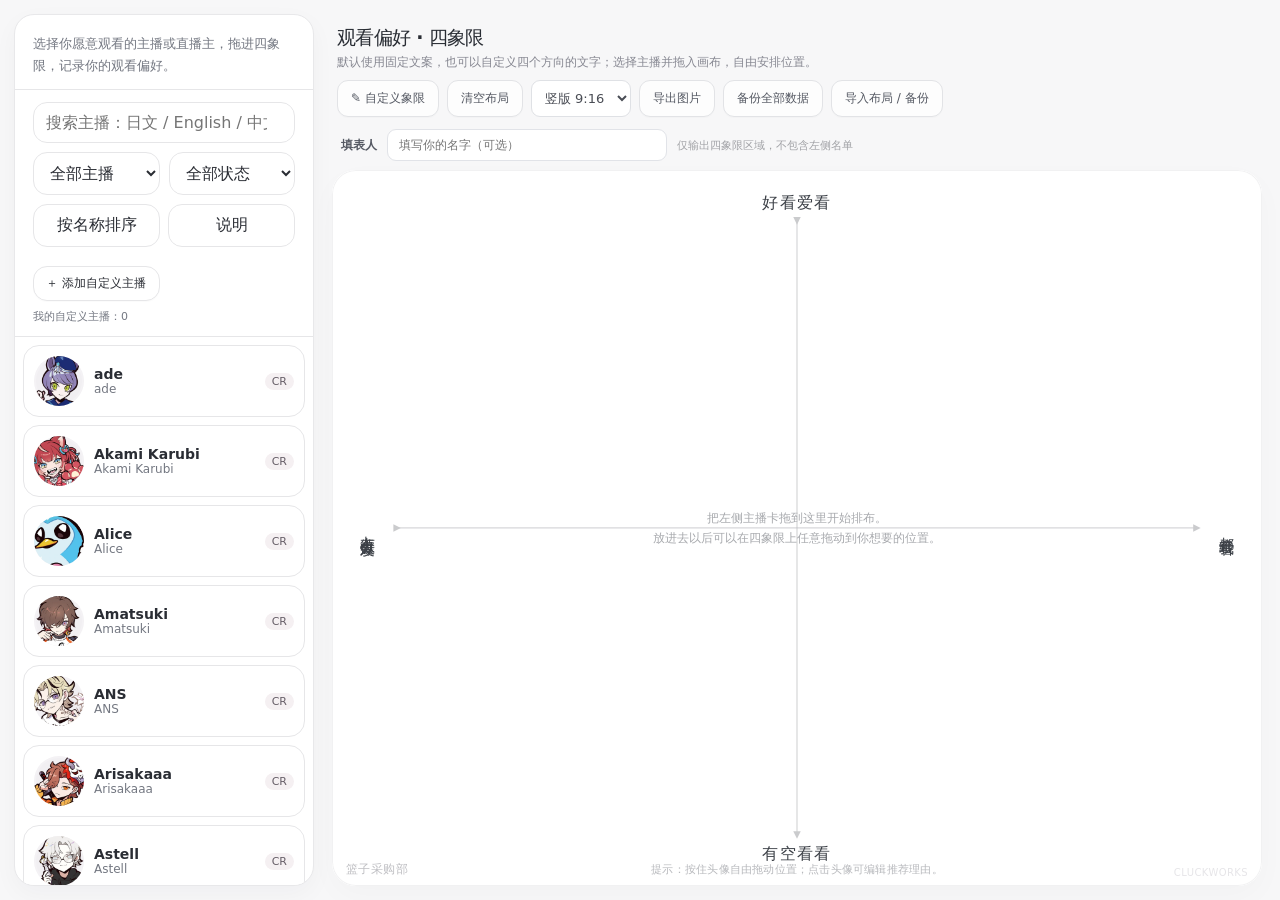
==== commit c1194962: "Add Oshi Card and improve quadrant customization - Add Oshi Card with customizable horizontal and ve" ====
--- a/index.html
+++ b/index.html
@@ -171,7 +171,7 @@
 .stage>.board{flex:1 1 auto;height:auto;min-height:0;}
 .board-footer{position:absolute;left:0;right:0;bottom:8px;z-index:2;pointer-events:none;display:flex;align-items:flex-end;justify-content:space-between;gap:12px;padding:0 14px;font-family:"Noto Sans SC","PingFang SC","Microsoft YaHei",system-ui,sans-serif;letter-spacing:.025em;}
 .board-footer .footer-dept{font-size:12px;font-weight:500;color:rgba(112,112,120,.46);}
-.board-footer .footer-byline{font-size:10px;font-weight:400;color:rgba(112,112,120,.42);}
+.board-footer .footer-byline{font-size:10px;font-weight:400;color:rgba(80,73,90,.14);}
 @media(max-width:980px){.stage>.board{height:auto;min-height:0}.board-footer{bottom:7px;padding:0 10px}.board-footer .footer-dept{font-size:11px}.board-footer .footer-byline{font-size:9px}}
 
 .axis-editor{margin:0 0 10px;padding:11px 13px;border:1px solid #e3e5e9;border-radius:12px;background:rgba(255,255,255,.86);display:flex;flex-direction:column;gap:9px}
@@ -229,6 +229,16 @@
 .custom-dialog .custom-dialog-actions button[type="submit"]{background:#594650;border-color:#594650;color:#fff}
 @media(max-width:980px){.custom-library-tools{margin-top:8px}.custom-library-tools .toolbtn{flex:1}.member.is-custom{grid-template-columns:42px minmax(0,1fr) auto}.member.is-custom .avatar{width:42px;height:42px}.custom-member-actions button{padding:5px 6px}}
 
+
+/* Direct on-canvas editing of the four axis labels. */
+#resetAxisLabels[hidden]{display:none!important}
+#editAxisLabels[aria-pressed="true"]{border-color:#c7a6ba;background:#f8eaf2;color:#86607a}
+.board.axis-editing .axis-label{cursor:text;pointer-events:auto;z-index:12;outline:1px dashed #c89ab4;outline-offset:5px;border-radius:3px;background:rgba(255,246,251,.72);min-width:1.5em;min-height:1.3em}
+.board.axis-editing .axis-label:focus{outline:2px solid #b77e9f;outline-offset:5px;background:#fff9fc}
+.board.axis-editing .axis-label.left,.board.axis-editing .axis-label.right{min-height:2.8em}
+.board.axis-editing .placed-layer{pointer-events:none}
+.board.axis-editing .empty,.board.axis-editing .mobile-instruction{pointer-events:none}
+@media(max-width:980px){.board.axis-editing .axis-label{outline-offset:3px}}
 </style>
 </head>
 <body>
@@ -258,24 +268,20 @@
       </div>
       <div class="btns">
         <button type="button" class="mobile-open" id="mobileOpen">☰ 选主播</button>
+        <button type="button" class="toolbtn" id="editAxisLabels" aria-pressed="false">✎ 自定义象限</button><button type="button" class="toolbtn" id="resetAxisLabels" hidden>恢复默认</button>
         <button class="toolbtn" id="clear">清空布局</button>
         <select id="exportRatio" aria-label="导出图片比例" title="选择图片比例" style="border:1px solid #dfe1e5;border-radius:9px;background:#fff;color:#4a4d55;padding:8px 9px;font-size:13px"><option value="portrait">竖版 9:16</option><option value="landscape">横版 4:3</option></select>
         <button class="toolbtn" id="export">导出图片</button>
-        <button class="toolbtn" id="import">导入布局</button>
+        <button class="toolbtn" id="backupAll" title="包含主播头像、卡片和布局">备份全部数据</button><button class="toolbtn" id="import">导入布局 / 备份</button>
         
         
       </div>
     </div>
     <div class="creator-line"><label for="creatorName">填表人</label><input id="creatorName" type="text" maxlength="40" placeholder="填写你的名字（可选）" autocomplete="off" aria-label="填表人名字"><span>仅输出四象限区域，不包含左侧名单</span></div>
-    <section class="axis-editor" aria-label="自定义四象限文字">
-      <div class="axis-editor-head"><span>自定义四象限文字</span><button type="button" id="resetAxisLabels">恢复默认</button></div>
-      <div class="axis-fields">
-        <label for="axisTop">上 <input id="axisTop" type="text" maxlength="24" value="好看爱看" aria-label="上方文字"></label>
-        <label for="axisBottom">下 <input id="axisBottom" type="text" maxlength="24" value="有空看看" aria-label="下方文字"></label>
-        <label for="axisLeft">左 <input id="axisLeft" type="text" maxlength="24" value="占有欲大爆发" aria-label="左侧文字"></label>
-        <label for="axisRight">右 <input id="axisRight" type="text" maxlength="24" value="都给我看" aria-label="右侧文字"></label>
-      </div>
-    </section>
+    <div class="axis-input-storage" hidden aria-hidden="true">
+      <input id="axisTop" value="好看爱看"><input id="axisBottom" value="有空看看">
+      <input id="axisLeft" value="占有欲大爆发"><input id="axisRight" value="都给我看">
+    </div>
     <div id="selectionBar" class="selection-bar" hidden><span id="selectionName" class="selection-name"></span><button type="button" id="selectionOshi" class="selection-oshi">设为神推</button><button type="button" id="selectionEdit" class="selection-edit">编辑理由</button><button type="button" id="selectionCard" class="selection-card">推し名片</button><button type="button" id="selectionClose" class="selection-close" aria-label="取消选中">×</button></div>
     <div class="stage">
       <div id="board" class="board">
@@ -299,7 +305,7 @@
         <div id="placed" class="placed-layer"></div>
         <div class="mobile-instruction" id="mobileInstruction" hidden>点击画布放置所选主播</div>
         <div class="board-hint">提示：按住头像自由拖动位置；点击头像可编辑推荐理由。</div>
-        <div class="board-footer" aria-hidden="true"><span class="footer-dept">篮子采购部</span><span class="footer-byline">Made by 鸡扒</span></div>
+        <div class="board-footer" aria-hidden="true"><span class="footer-dept">篮子采购部</span><span class="footer-byline">CLUCKWORKS</span></div>
       </div>
     </div>
   </main>
@@ -2692,6 +2698,52 @@
   applyAxisLabels();
   try{localStorage.setItem(AXIS_LABELS_KEY,JSON.stringify(getAxisLabels()));}catch(e){}
 }));
+let axisEditMode=false;
+const axisLabelElements=Object.fromEntries(['top','bottom','left','right'].map(key=>[key,document.querySelector('.axis-label.'+key)]));
+function persistAxisLabelInputs(){
+  try{localStorage.setItem(AXIS_LABELS_KEY,JSON.stringify(getAxisLabels()));}catch(e){}
+}
+function commitAxisLabel(key){
+  const label=axisLabelElements[key];
+  const value=(label.innerText||'').replace(/[\r\n]+/g,' ').trim().slice(0,24) || AXIS_DEFAULTS[key];
+  axisInputs[key].value=value;
+  label.textContent=value;
+  persistAxisLabelInputs();
+}
+function setAxisEditMode(enabled){
+  axisEditMode=!!enabled;
+  boardEl.classList.toggle('axis-editing',axisEditMode);
+  $('#editAxisLabels').textContent=axisEditMode?'✓ 完成编辑':'✎ 自定义象限';
+  $('#editAxisLabels').setAttribute('aria-pressed',String(axisEditMode));
+  $('#resetAxisLabels').hidden=!axisEditMode;
+  for(const [key,label] of Object.entries(axisLabelElements)){
+    label.contentEditable=axisEditMode?'true':'false';
+    label.setAttribute('role',axisEditMode?'textbox':'text');
+    label.setAttribute('aria-label',key==='top'?'编辑上方文字':key==='bottom'?'编辑下方文字':key==='left'?'编辑左侧文字':'编辑右侧文字');
+    label.setAttribute('spellcheck','false');
+    if(!axisEditMode) commitAxisLabel(key);
+  }
+}
+$('#editAxisLabels').addEventListener('click',()=>{
+  if(axisEditMode && axisLabelElements.top.contains(document.activeElement))document.activeElement.blur();
+  setAxisEditMode(!axisEditMode);
+});
+for(const [key,label] of Object.entries(axisLabelElements)){
+  label.addEventListener('pointerdown',e=>{if(axisEditMode)e.stopPropagation();});
+  label.addEventListener('pointerup',e=>{if(axisEditMode)e.stopPropagation();});
+  label.addEventListener('click',e=>{if(axisEditMode)e.stopPropagation();});
+  label.addEventListener('input',()=>{
+    if(!axisEditMode)return;
+    // Avoid replacing text while typing so IME composition and caret position stay stable.
+    axisInputs[key].value=(label.innerText||'').replace(/[\r\n]+/g,' ').slice(0,24);
+    persistAxisLabelInputs();
+  });
+  label.addEventListener('blur',()=>{if(axisEditMode)commitAxisLabel(key);});
+  label.addEventListener('keydown',e=>{
+    if(e.key==='Enter'){e.preventDefault();label.blur();}
+    if(e.key==='Escape'){e.preventDefault();label.textContent=axisInputs[key].value||AXIS_DEFAULTS[key];label.blur();}
+  });
+}
 $('#resetAxisLabels').addEventListener('click',()=>{
   for(const [key,input] of Object.entries(axisInputs)) input.value=AXIS_DEFAULTS[key];
   applyAxisLabels();
@@ -3206,7 +3258,7 @@
 $('#mobileOpen').addEventListener('click',openDrawer);
 backdropEl.addEventListener('click',closeDrawer);
 window.addEventListener('keydown',e=>{if(e.key==='Escape')closeDrawer();});
-boardEl.addEventListener('pointerup',e=>{if(!isMobile()||!mobilePickedId)return; if(e.target.closest('.card'))return; const p=boardPercent(e.clientX,e.clientY); const id=mobilePickedId;mobilePickedId=null;updateMobilePick();place(id,p.x,p.y);});
+boardEl.addEventListener('pointerup',e=>{if(axisEditMode||!isMobile()||!mobilePickedId)return; if(e.target.closest('.card'))return; const p=boardPercent(e.clientX,e.clientY); const id=mobilePickedId;mobilePickedId=null;updateMobilePick();place(id,p.x,p.y);});
 boardEl.addEventListener('dragover', e=>e.preventDefault());
 boardEl.addEventListener('drop', e=>{ e.preventDefault(); const id=e.dataTransfer.getData('text/plain'); if(!id) return; const p=boardPercent(e.clientX,e.clientY); place(id,p.x,p.y); });
 $('#search').addEventListener('input', renderList);
@@ -3218,7 +3270,7 @@
 2. 把主播卡拖进右侧四象限。
 3. 放进去之后，可以继续在四象限上任意自由拖动。
 4. 点击头像编辑理由；选中头像后可在上方操作栏设为／取消神推（最多两位）。\n5. 在左侧成员上右键，可上传自选头像。
-6. 布局自动保存在当前浏览器。`);});
+6. 点击「自定义象限」后可以直接编辑象限画布上的四轴文字；点击「完成编辑」保存。\n7. 布局自动保存在当前浏览器。`);});
 $('#clear').addEventListener('click', ()=>{ if(!confirm('确定清空所有已放置的卡片吗？')) return; state.placements={};state.oshiIds=[]; selectedId=null; saveState(); renderPlaced(); });
 // High-resolution, self-contained SNS image: draws just the quadrant, not the sidebar or buttons.
 function roundRectPath(ctx,x,y,w,h,r){const k=Math.min(r,w/2,h/2);ctx.beginPath();ctx.moveTo(x+k,y);ctx.arcTo(x+w,y,x+w,y+h,k);ctx.arcTo(x+w,y+h,x,y+h,k);ctx.arcTo(x,y+h,x,y,k);ctx.arcTo(x,y,x+w,y,k);ctx.closePath();}
@@ -3330,7 +3382,7 @@
     c.fillStyle='rgba(112,112,120,.42)';
     c.textAlign='right';
     c.font='14px "Noto Sans SC","PingFang SC","Microsoft YaHei",system-ui,sans-serif';
-    c.fillText('Made by 鸡扒',W-pad-14,innerFooterY);
+    c.fillText('CLUCKWORKS',W-pad-14,innerFooterY);
     const blob=await new Promise(resolve=>canvas.toBlob(resolve,'image/png'));
     if(!blob)throw new Error('PNG 创建失败');
     const url=URL.createObjectURL(blob);const a=document.createElement('a');a.href=url;
@@ -3339,12 +3391,38 @@
   finally{btn.disabled=false;btn.textContent=oldLabel;}
 }
 $('#export').addEventListener('click',exportQuadrantImage);
-$('#import').addEventListener('click', ()=>{ const input=document.createElement('input'); input.type='file'; input.accept='application/json'; input.onchange=async()=>{ const f=input.files?.[0]; if(!f) return; try{ const obj=JSON.parse(await f.text()); const placements=obj.placements||{};state={placements,oshiIds:normalizeOshiIds(obj,placements)}; selectedId=null; saveState(); renderPlaced(); }catch(err){ alert('导入失败：不是有效的布局文件。'); } }; input.click(); });
-
-
-
+$('#import').addEventListener('click', ()=>{ const input=document.createElement('input'); input.type='file'; input.accept='application/json'; input.onchange=async()=>{ const f=input.files?.[0]; if(!f) return; try{ const obj=JSON.parse(await f.text());if(obj.format===PORTABLE_BACKUP_FORMAT){await portableImport(f);return;}const placements=obj.placements||{};state={placements,oshiIds:normalizeOshiIds(obj,placements)}; selectedId=null; saveState(); renderPlaced(); }catch(err){ alert('导入失败：不是有效的布局文件。'); } }; input.click(); });
+
+
+
+document.getElementById('backupAll').addEventListener('click',()=>portableExport().catch(e=>alert('备份失败：'+e.message)));
 wireCustomMemberLibrary();
 initializeCustomMemberLibrary();
+
+const PORTABLE_BACKUP_FORMAT='cluckworks-full-backup-v1';
+const PORTABLE_STORE='vtuber-custom-library-shared-v1';
+function portableDb(){return new Promise((resolve,reject)=>{const r=indexedDB.open(PORTABLE_STORE,1);r.onupgradeneeded=()=>{if(!r.result.objectStoreNames.contains('members'))r.result.createObjectStore('members',{keyPath:'id'});};r.onsuccess=()=>resolve(r.result);r.onerror=()=>reject(r.error);});}
+async function portableRecords(){const db=await portableDb();try{return await new Promise((resolve,reject)=>{const tx=db.transaction('members','readonly'),r=tx.objectStore('members').getAll();r.onsuccess=()=>resolve(r.result||[]);r.onerror=()=>reject(r.error);});}finally{db.close();}}
+async function portableWriteRecords(items){const db=await portableDb();try{await new Promise((resolve,reject)=>{const tx=db.transaction('members','readwrite');for(const item of items)tx.objectStore('members').put(item);tx.oncomplete=resolve;tx.onerror=()=>reject(tx.error);tx.onabort=()=>reject(tx.error);});}finally{db.close();}}
+async function portableBlobToBase64(blob){return await new Promise((resolve,reject)=>{const fr=new FileReader();fr.onload=()=>resolve(String(fr.result));fr.onerror=()=>reject(fr.error);fr.readAsDataURL(blob);});}
+function portableBase64ToBlob(url){const bits=String(url).split(',');if(bits.length!==2||bits[1].length>25000000)throw new Error('头像格式或大小不正确');const binary=atob(bits[1]),bytes=new Uint8Array(binary.length);for(let i=0;i<binary.length;i++)bytes[i]=binary.charCodeAt(i);const type=(bits[0].match(/data:([^;]+)/)||[])[1]||'image/png';return new Blob([bytes],{type});}
+function portableDownload(data,name){const blob=new Blob([JSON.stringify(data)],{type:'application/json'}),url=URL.createObjectURL(blob),a=document.createElement('a');a.href=url;a.download=name;document.body.appendChild(a);a.click();a.remove();setTimeout(()=>URL.revokeObjectURL(url),5000);}
+async function portableExport(){
+ const records=await portableRecords(),custom=[];for(const r of records){if(!r?.imageBlob)continue;const {imageBlob,...rest}=r;custom.push({...rest,imageData:await portableBlobToBase64(imageBlob)});}
+ const parse=k=>{try{return JSON.parse(localStorage.getItem(k)||'null')}catch(e){return null}};
+ portableDownload({format:PORTABLE_BACKUP_FORMAT,exportedAt:new Date().toISOString(),quadrant:parse('nijisanji-free-board-v3'),axisLabels:parse('vtuber-quadrant-axis-labels-v1'),creator:localStorage.getItem('vtuber-shared-creator-v1')??localStorage.getItem('vtuber-quadrant-creator-v1')??'',cards:parse('cluckworks-oshi-cards-v1')||[],customMembers:custom,avatarOverrides:parse('nijisanji-avatar-images-v1')||{}},'cluckworks-all-data-backup.json');
+}
+async function portableImport(file){
+ const data=JSON.parse(await file.text());if(!data||data.format!==PORTABLE_BACKUP_FORMAT)throw new Error('不是新版 Cluckworks 完整备份文件');
+ if(!Array.isArray(data.customMembers)||!Array.isArray(data.cards))throw new Error('备份数据不完整');
+ if(!confirm('将从备份恢复四象限布局、属性卡、填表人及自定义主播头像，覆盖当前相应数据。建议先导出一次当前备份。确认继续？'))return false;
+ const prepared=[];for(const r of data.customMembers){if(typeof r.imageData!=='string'||!r.id)continue;const {imageData,...rest}=r;prepared.push({...rest,imageBlob:portableBase64ToBlob(imageData)});}
+ await portableWriteRecords(prepared);
+ const put=(k,v)=>{if(v!==undefined&&v!==null)localStorage.setItem(k,typeof v==='string'?v:JSON.stringify(v));};
+ put('nijisanji-free-board-v3',data.quadrant);put('vtuber-quadrant-axis-labels-v1',data.axisLabels);put('vtuber-shared-creator-v1',data.creator||'');put('cluckworks-oshi-cards-v1',data.cards);put('nijisanji-avatar-images-v1',data.avatarOverrides||{});
+ alert('已恢复备份，即将刷新页面以加载全部数据。');location.reload();return true;
+}
+
 </script>
 </body>
 </html>
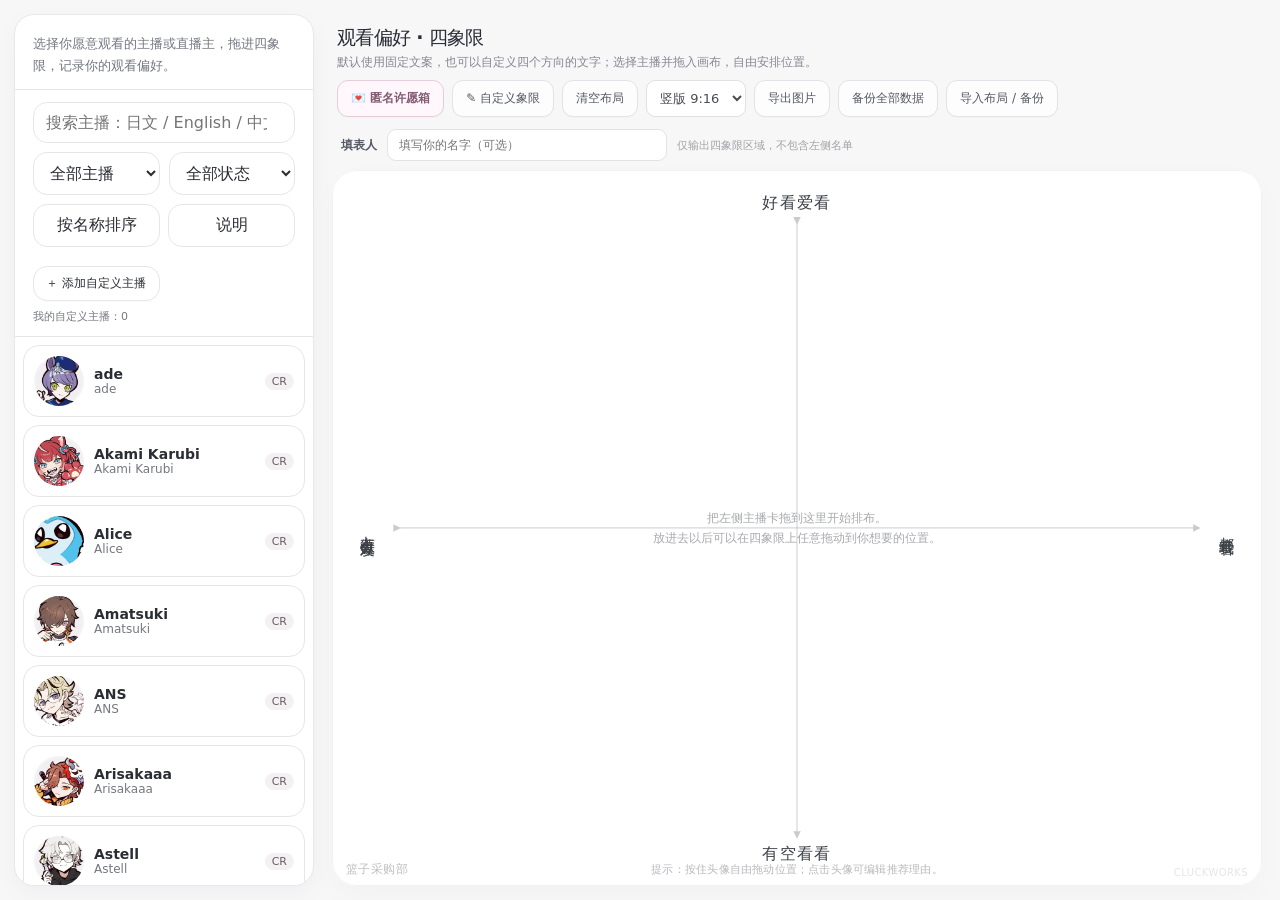
==== commit eed44c51: "Add files via upload" ====
--- a/index.html
+++ b/index.html
@@ -239,6 +239,10 @@
 .board.axis-editing .placed-layer{pointer-events:none}
 .board.axis-editing .empty,.board.axis-editing .mobile-instruction{pointer-events:none}
 @media(max-width:980px){.board.axis-editing .axis-label{outline-offset:3px}}
+
+/* CLUCKWORKS anonymous feedback entry */
+.topbar .wishbox-link{display:inline-flex;align-items:center;justify-content:center;text-decoration:none;white-space:nowrap;border-color:#e5cdda;background:#fff7fb;color:#825b75;font-weight:600;transition:background .15s,border-color .15s}
+.topbar .wishbox-link:hover,.topbar .wishbox-link:focus-visible{background:#f7eaf1;border-color:#d4abc3;color:#70445e}
 </style>
 </head>
 <body>
@@ -268,6 +272,7 @@
       </div>
       <div class="btns">
         <button type="button" class="mobile-open" id="mobileOpen">☰ 选主播</button>
+        <a class="toolbtn wishbox-link" href="https://marshmallow-qa.com/rbkj03bm5ca3n64" target="_blank" rel="noopener noreferrer" title="匿名提交功能许愿、Bug 反馈和优化建议" aria-label="匿名许愿箱，在新窗口打开">💌 匿名许愿箱</a>
         <button type="button" class="toolbtn" id="editAxisLabels" aria-pressed="false">✎ 自定义象限</button><button type="button" class="toolbtn" id="resetAxisLabels" hidden>恢复默认</button>
         <button class="toolbtn" id="clear">清空布局</button>
         <select id="exportRatio" aria-label="导出图片比例" title="选择图片比例" style="border:1px solid #dfe1e5;border-radius:9px;background:#fff;color:#4a4d55;padding:8px 9px;font-size:13px"><option value="portrait">竖版 9:16</option><option value="landscape">横版 4:3</option></select>
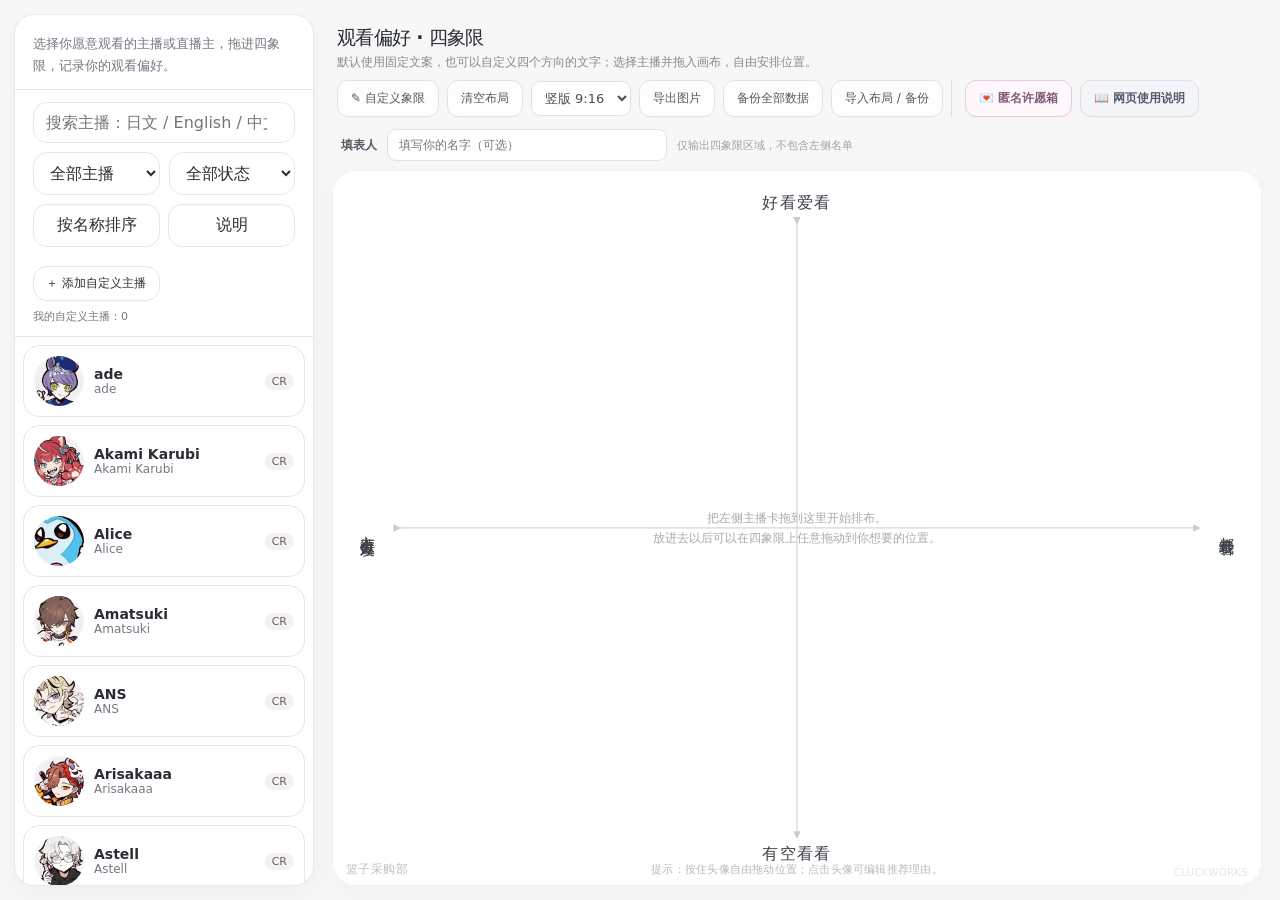
==== commit 2bf9ea32: "Add files via upload" ====
--- a/index.html
+++ b/index.html
@@ -243,6 +243,29 @@
 /* CLUCKWORKS anonymous feedback entry */
 .topbar .wishbox-link{display:inline-flex;align-items:center;justify-content:center;text-decoration:none;white-space:nowrap;border-color:#e5cdda;background:#fff7fb;color:#825b75;font-weight:600;transition:background .15s,border-color .15s}
 .topbar .wishbox-link:hover,.topbar .wishbox-link:focus-visible{background:#f7eaf1;border-color:#d4abc3;color:#70445e}
+
+/* Feedback and documentation form a distinct, right-aligned navigation group. */
+.topbar .btns{align-items:center}
+.topbar .utility-links{display:flex;align-items:center;gap:8px;margin-left:auto;padding-left:13px;border-left:1px solid #dcdde2}
+.topbar .utility-links .toolbtn{display:inline-flex;align-items:center;justify-content:center;white-space:nowrap;text-decoration:none}
+.topbar .manual-link{background:#f4f5f8;border-color:#dce0e7;color:#515a69;font-weight:600}
+.topbar .manual-link:hover,.topbar .manual-link:focus-visible{background:#e9edf4;border-color:#c2cad8}
+@media(max-width:980px){.topbar .utility-links{gap:5px;padding-left:9px}.topbar .utility-links .toolbtn{font-size:10px;padding:7px 8px}}
+@media(max-width:560px){
+  .topbar .btns{display:flex;align-items:center;gap:5px;row-gap:6px}
+  .topbar .utility-links{display:contents}
+  .topbar .utility-links .toolbtn{font-size:10px;padding:7px 8px;min-height:31px}
+  .topbar .wishbox-link{margin-left:0}
+}
+/* Keep the two public links inline with the functional buttons, not on a separate row. */
+@media(min-width:561px) and (max-width:980px){.topbar .utility-links{margin-left:0}}
+@media(hover:none) and (pointer:coarse){
+ .board .card{touch-action:none;-webkit-user-select:none;user-select:none}
+ .list .member{touch-action:pan-y}
+ .list .member .avatar{touch-action:none}
+ .mobile-drag-ghost{position:fixed;z-index:10000;pointer-events:none;display:flex;align-items:center;gap:8px;border-radius:100px;background:#fff;box-shadow:0 10px 30px #3334;border:1px solid #d9c5d4;padding:7px 13px;font-size:12px;max-width:60vw;opacity:.94;transform:translate(-50%,-105%)}
+ .mobile-drag-ghost .avatar{width:36px;height:36px;flex:none}
+}
 </style>
 </head>
 <body>
@@ -272,12 +295,15 @@
       </div>
       <div class="btns">
         <button type="button" class="mobile-open" id="mobileOpen">☰ 选主播</button>
-        <a class="toolbtn wishbox-link" href="https://marshmallow-qa.com/rbkj03bm5ca3n64" target="_blank" rel="noopener noreferrer" title="匿名提交功能许愿、Bug 反馈和优化建议" aria-label="匿名许愿箱，在新窗口打开">💌 匿名许愿箱</a>
         <button type="button" class="toolbtn" id="editAxisLabels" aria-pressed="false">✎ 自定义象限</button><button type="button" class="toolbtn" id="resetAxisLabels" hidden>恢复默认</button>
         <button class="toolbtn" id="clear">清空布局</button>
         <select id="exportRatio" aria-label="导出图片比例" title="选择图片比例" style="border:1px solid #dfe1e5;border-radius:9px;background:#fff;color:#4a4d55;padding:8px 9px;font-size:13px"><option value="portrait">竖版 9:16</option><option value="landscape">横版 4:3</option></select>
         <button class="toolbtn" id="export">导出图片</button>
         <button class="toolbtn" id="backupAll" title="包含主播头像、卡片和布局">备份全部数据</button><button class="toolbtn" id="import">导入布局 / 备份</button>
+        <nav class="utility-links" aria-label="反馈与帮助">
+          <a class="toolbtn wishbox-link" href="https://marshmallow-qa.com/rbkj03bm5ca3n64" target="_blank" rel="noopener noreferrer" title="匿名提交功能许愿、Bug 反馈和优化建议">💌 匿名许愿箱</a>
+          <a class="toolbtn manual-link" href="https://docs.qq.com/doc/DQkV2Z2RMRGR3b1p5" target="_blank" rel="noopener noreferrer" title="查看 VTUBER 观看偏好四象限使用说明书">📖 网页使用说明</a>
+        </nav>
         
         
       </div>
@@ -3014,7 +3040,7 @@
     if(status==='unplaced' && placed) continue;
     const el=document.createElement('div');
     el.className='member';
-    el.draggable=true;
+    el.draggable=!isMobile();
     el.dataset.id=m.id;
     if(mobilePickedId===m.id)el.classList.add('is-picked');
     el.addEventListener('click',()=>{if(!isMobile())return;mobilePickedId=m.id;closeDrawer();updateMobilePick();});
@@ -3032,6 +3058,47 @@
         <div class="meta"><strong>${escapeHtml(m.jp)}</strong><span>${escapeHtml(m.en||m.cn||'—')}</span></div>
         <small>${placed?'已放置':(m.branch==='JP'||m.branch==='EN'?'NIJI '+m.branch:m.branch==='VSPO'?'VSPO!':m.branch==='NEO'?'Neo-Porte':'CR')}</small>`;
       el.addEventListener('contextmenu', e=>{e.preventDefault();uploadAvatar(m.id);});
+    }
+    // Touch: tap to choose + tap board, or press/drag from the drawer and release on the canvas.
+    if(window.PointerEvent){
+      let gesture=null;
+      el.addEventListener('pointerdown',e=>{
+        if(!isMobile()||e.pointerType==='mouse'||!e.target.closest('.avatar')||e.target.closest('button'))return;
+        try{el.setPointerCapture(e.pointerId);}catch(_e){}
+        gesture={id:e.pointerId,x:e.clientX,y:e.clientY,started:false,ghost:null};
+      });
+      el.addEventListener('pointermove',e=>{
+        if(!gesture||e.pointerId!==gesture.id)return;
+        const dist=Math.hypot(e.clientX-gesture.x,e.clientY-gesture.y);
+        if(!gesture.started && dist>12){
+          // Swipe up to move the member out of the bottom sheet into the quadrant.
+          if(e.clientY>gesture.y+4){gesture=null;return;}
+          gesture.started=true;mobilePickedId=null;updateMobilePick();
+          const ghost=document.createElement('div');ghost.className='mobile-drag-ghost';
+          ghost.innerHTML='<div class="avatar" style="background:'+avatarBackground(m,!!avatarStore[m.id])+'">'+avatarHtml(m)+'</div><span>'+escapeHtml(m.jp||m.en||m.name||'主播')+'</span>';
+          document.body.appendChild(ghost);gesture.ghost=ghost;
+          closeDrawer();
+        }
+        if(gesture.started){
+          if(e.cancelable)e.preventDefault();
+          gesture.ghost.style.left=e.clientX+'px';gesture.ghost.style.top=e.clientY+'px';
+        }
+      },{passive:false});
+      const endTouchGesture=e=>{
+        if(!gesture||e.pointerId!==gesture.id)return;
+        const g=gesture;gesture=null;
+        if(g.ghost)g.ghost.remove();
+        if(!g.started)return;
+        const rect=boardEl.getBoundingClientRect();
+        // When released over the canvas, place it; otherwise keep tap-to-place mode.
+        if(e.type==='pointerup'&&e.clientX>=rect.left&&e.clientX<=rect.right&&e.clientY>=rect.top&&e.clientY<=rect.bottom){
+          const p=boardPercent(e.clientX,e.clientY);mobilePickedId=null;updateMobilePick();place(m.id,p.x,p.y);
+        }else{mobilePickedId=m.id;updateMobilePick();}
+        el.dataset.suppressClick='1';
+      };
+      el.addEventListener('pointerup',endTouchGesture);
+      el.addEventListener('pointercancel',endTouchGesture);
+      el.addEventListener('click',e=>{if(el.dataset.suppressClick==='1'){delete el.dataset.suppressClick;e.stopImmediatePropagation();e.preventDefault();}},true);
     }
     el.addEventListener('dragstart', e=>{el.classList.add('dragging'); e.dataTransfer.setData('text/plain', m.id);});
     el.addEventListener('dragend', ()=>el.classList.remove('dragging'));
@@ -3233,15 +3300,19 @@
     }
     currentX = clamp(startX + dx, 5, 95);
     currentY = clamp(startY + dy, 7, 93);
-    const snapped = snapCardToCenter(card,currentX,currentY);
-    currentX = snapped.x;
-    currentY = snapped.y;
+    if(e.pointerType==='touch' || e.pointerType==='pen'){
+      card.style.left=currentX+'%';card.style.top=currentY+'%';
+    }else{
+      const snapped=snapCardToCenter(card,currentX,currentY);
+      currentX=snapped.x;currentY=snapped.y;
+    }
   });
 
   function finish(e) {
     if (!dragging || e.pointerId !== activePointerId) return;
     dragging = false;
     activePointerId = null;
+    if (e.type==='pointercancel')return;
     if (state.placements[id]) {
       state.placements[id].x = currentX;
       state.placements[id].y = currentY;
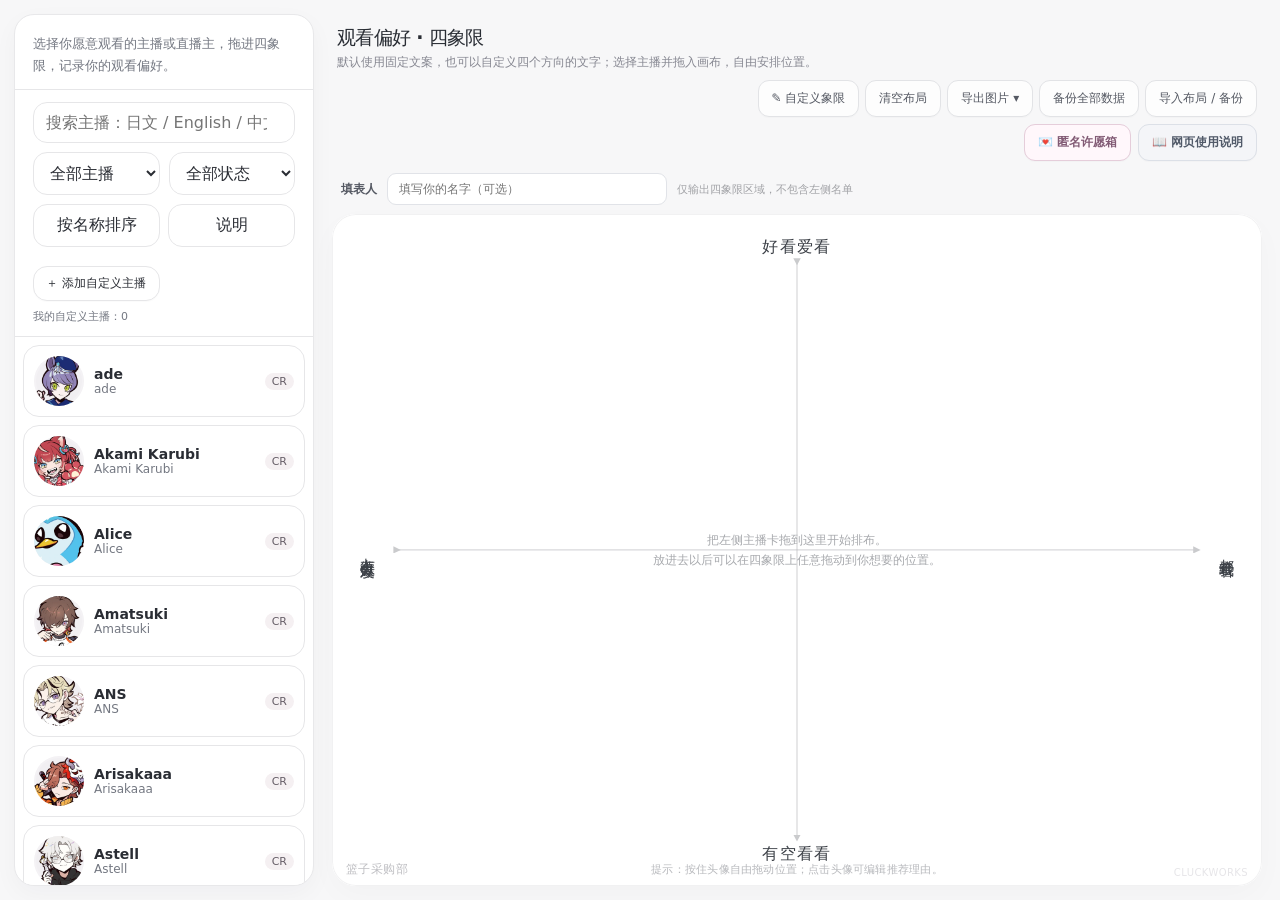
==== commit f57cab45: "Add files via upload" ====
--- a/index.html
+++ b/index.html
@@ -266,6 +266,20 @@
  .mobile-drag-ghost{position:fixed;z-index:10000;pointer-events:none;display:flex;align-items:center;gap:8px;border-radius:100px;background:#fff;box-shadow:0 10px 30px #3334;border:1px solid #d9c5d4;padding:7px 13px;font-size:12px;max-width:60vw;opacity:.94;transform:translate(-50%,-105%)}
  .mobile-drag-ghost .avatar{width:36px;height:36px;flex:none}
 }
+
+/* Two clean right-aligned toolbar groups; no vertical separator. */
+.topbar .btns{display:flex;flex-direction:column;align-items:flex-end;justify-content:flex-end;gap:7px;flex-wrap:nowrap;margin-left:auto;max-width:100%;width:100%}
+.topbar .primary-tools{display:flex;align-items:center;justify-content:flex-end;flex-wrap:wrap;gap:6px;width:100%}
+.topbar .utility-links{display:flex;align-items:center;justify-content:flex-end;gap:7px;margin:0;padding:0;border:0;width:100%}
+.topbar .utility-links .toolbtn{white-space:nowrap}
+@media(max-width:560px){
+ .topbar .btns{align-items:stretch;gap:6px}
+ .topbar .primary-tools{justify-content:flex-end;gap:5px;row-gap:5px}
+ .topbar .utility-links{display:flex;justify-content:flex-end;gap:6px;padding:0;border:0;margin:0}
+ .topbar .utility-links .toolbtn{font-size:10px;padding:7px 8px;min-height:31px}
+}
+
+.export-dropdown[hidden]{display:none!important}.export-menu{position:relative;display:inline-flex}.export-trigger{white-space:nowrap}.export-dropdown{position:absolute;top:calc(100% + 6px);right:0;min-width:150px;background:#fff;border:1px solid #e3e6eb;border-radius:12px;box-shadow:0 10px 28px rgba(42,48,58,.12);padding:6px;display:flex;flex-direction:column;gap:4px;z-index:80}.export-option{border:none;background:#fff;border-radius:9px;padding:10px 12px;font-size:13px;color:#43474f;text-align:left;cursor:pointer}.export-option:hover,.export-option:focus-visible{background:#f6f3f8;outline:none}.export-menu.open .export-trigger{background:#f6f3f8;border-color:#d9cfdb}.export-menu.open .export-dropdown:not([hidden]){display:flex}@media (max-width:700px){.export-dropdown{right:auto;left:0}}
 </style>
 </head>
 <body>
@@ -294,12 +308,19 @@
         <p>默认使用固定文案，也可以自定义四个方向的文字；选择主播并拖入画布，自由安排位置。</p>
       </div>
       <div class="btns">
+        <div class="primary-tools">
         <button type="button" class="mobile-open" id="mobileOpen">☰ 选主播</button>
         <button type="button" class="toolbtn" id="editAxisLabels" aria-pressed="false">✎ 自定义象限</button><button type="button" class="toolbtn" id="resetAxisLabels" hidden>恢复默认</button>
         <button class="toolbtn" id="clear">清空布局</button>
-        <select id="exportRatio" aria-label="导出图片比例" title="选择图片比例" style="border:1px solid #dfe1e5;border-radius:9px;background:#fff;color:#4a4d55;padding:8px 9px;font-size:13px"><option value="portrait">竖版 9:16</option><option value="landscape">横版 4:3</option></select>
-        <button class="toolbtn" id="export">导出图片</button>
+        <div class="export-menu" id="exportMenu">
+          <button class="toolbtn export-trigger" id="exportTrigger" type="button" aria-haspopup="menu" aria-expanded="false">导出图片 ▾</button>
+          <div class="export-dropdown" id="exportDropdown" hidden>
+            <button type="button" class="export-option" data-ratio="portrait">导出竖版 9:16</button>
+            <button type="button" class="export-option" data-ratio="landscape">导出横版 4:3</button>
+          </div>
+        </div>
         <button class="toolbtn" id="backupAll" title="包含主播头像、卡片和布局">备份全部数据</button><button class="toolbtn" id="import">导入布局 / 备份</button>
+        </div>
         <nav class="utility-links" aria-label="反馈与帮助">
           <a class="toolbtn wishbox-link" href="https://marshmallow-qa.com/rbkj03bm5ca3n64" target="_blank" rel="noopener noreferrer" title="匿名提交功能许愿、Bug 反馈和优化建议">💌 匿名许愿箱</a>
           <a class="toolbtn manual-link" href="https://docs.qq.com/doc/DQkV2Z2RMRGR3b1p5" target="_blank" rel="noopener noreferrer" title="查看 VTUBER 观看偏好四象限使用说明书">📖 网页使用说明</a>
@@ -3394,11 +3415,11 @@
   return fallback || {x: 50, y: 50};
 }
 
-async function exportQuadrantImage(){
-  const btn=$('#export');const oldLabel=btn.textContent;btn.disabled=true;btn.textContent='生成图片中…';
+async function exportQuadrantImage(ratio="portrait"){
+  const btn=$('#exportTrigger');const oldLabel=btn.textContent;btn.disabled=true;btn.textContent='生成图片中…';
   try{
     // Render two native SNS aspect ratios (portrait 9:16 and landscape 4:3); positions remain percentages of the quadrant.
-    const vertical=$('#exportRatio').value==='portrait';
+    const vertical=ratio==='portrait';
     const W=vertical?1080:1440,H=vertical?1920:1080;
     const pad=vertical?55:60,by=vertical?220:165,bh=vertical?1615:840;
     const canvas=document.createElement('canvas');canvas.width=W;canvas.height=H;
@@ -3466,7 +3487,26 @@
   }catch(err){console.error(err);alert('导出图片失败，请检查头像图片是否能正常加载，或换用 Chrome / Edge / Safari 重试。');}
   finally{btn.disabled=false;btn.textContent=oldLabel;}
 }
-$('#export').addEventListener('click',exportQuadrantImage);
+const exportMenu=$('#exportMenu');
+const exportTrigger=$('#exportTrigger');
+const exportDropdown=$('#exportDropdown');
+function closeExportMenu(){if(!exportMenu)return;exportMenu.classList.remove('open');if(exportDropdown)exportDropdown.hidden=true;if(exportTrigger)exportTrigger.setAttribute('aria-expanded','false');}
+function openExportMenu(){if(!exportMenu)return;exportMenu.classList.add('open');if(exportDropdown)exportDropdown.hidden=false;if(exportTrigger)exportTrigger.setAttribute('aria-expanded','true');}
+if(exportTrigger){
+  exportTrigger.addEventListener('click',(e)=>{e.stopPropagation();if(exportMenu.classList.contains('open'))closeExportMenu();else openExportMenu();});
+}
+if(exportDropdown){
+  exportDropdown.querySelectorAll('.export-option').forEach(btn=>{
+    btn.addEventListener('click',async (e)=>{
+      e.stopPropagation();
+      const ratio=btn.dataset.ratio||'portrait';
+      closeExportMenu();
+      await exportQuadrantImage(ratio);
+    });
+  });
+}
+document.addEventListener('click',(e)=>{if(exportMenu && !exportMenu.contains(e.target))closeExportMenu();});
+document.addEventListener('keydown',(e)=>{if(e.key==='Escape')closeExportMenu();});
 $('#import').addEventListener('click', ()=>{ const input=document.createElement('input'); input.type='file'; input.accept='application/json'; input.onchange=async()=>{ const f=input.files?.[0]; if(!f) return; try{ const obj=JSON.parse(await f.text());if(obj.format===PORTABLE_BACKUP_FORMAT){await portableImport(f);return;}const placements=obj.placements||{};state={placements,oshiIds:normalizeOshiIds(obj,placements)}; selectedId=null; saveState(); renderPlaced(); }catch(err){ alert('导入失败：不是有效的布局文件。'); } }; input.click(); });
 
 
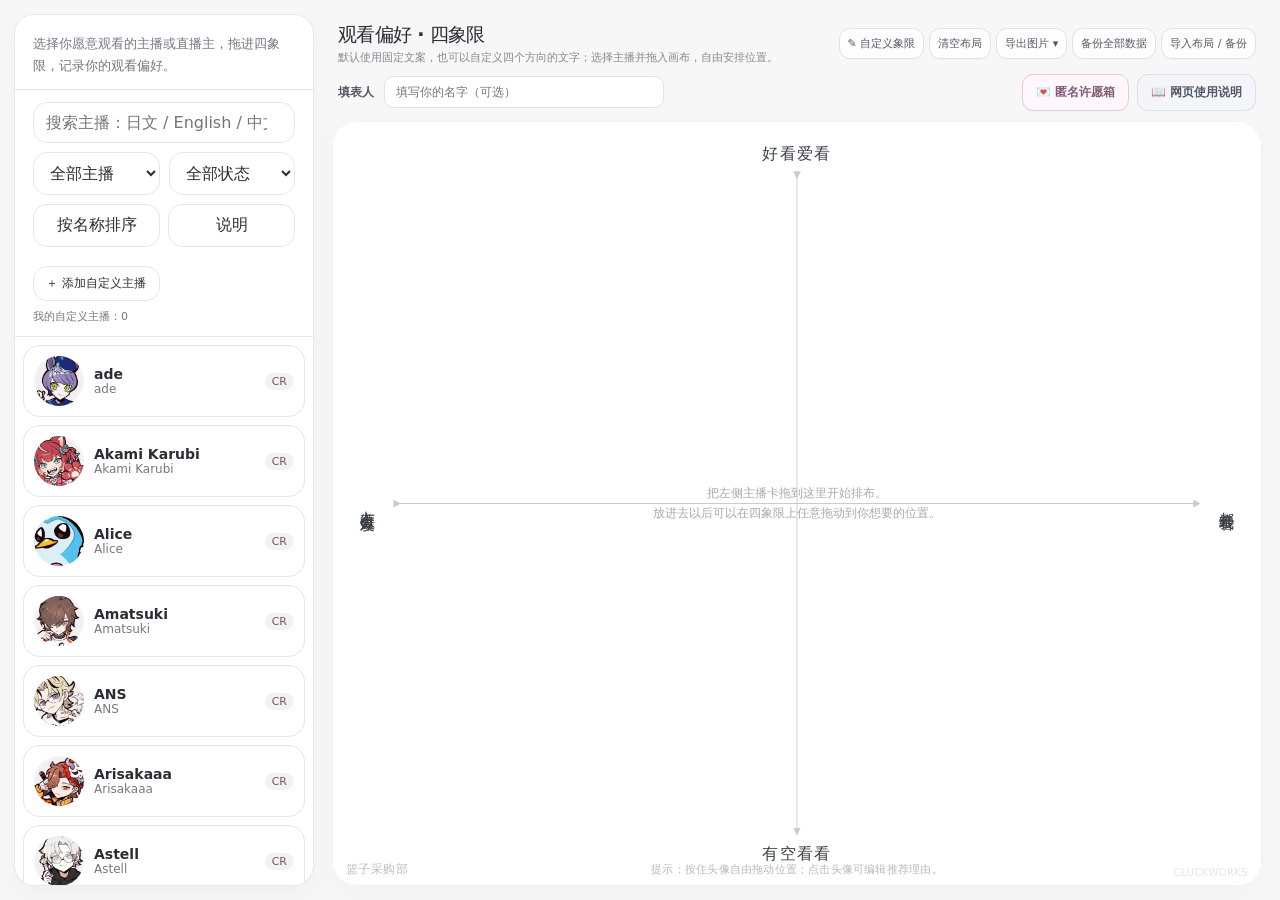
==== commit 0f438594: "Add files via upload" ====
--- a/index.html
+++ b/index.html
@@ -280,6 +280,60 @@
 }
 
 .export-dropdown[hidden]{display:none!important}.export-menu{position:relative;display:inline-flex}.export-trigger{white-space:nowrap}.export-dropdown{position:absolute;top:calc(100% + 6px);right:0;min-width:150px;background:#fff;border:1px solid #e3e6eb;border-radius:12px;box-shadow:0 10px 28px rgba(42,48,58,.12);padding:6px;display:flex;flex-direction:column;gap:4px;z-index:80}.export-option{border:none;background:#fff;border-radius:9px;padding:10px 12px;font-size:13px;color:#43474f;text-align:left;cursor:pointer}.export-option:hover,.export-option:focus-visible{background:#f6f3f8;outline:none}.export-menu.open .export-trigger{background:#f6f3f8;border-color:#d9cfdb}.export-menu.open .export-dropdown:not([hidden]){display:flex}@media (max-width:700px){.export-dropdown{right:auto;left:0}}
+
+/* Compact aligned header: row 1 title + actions; row 2 creator + utility links. */
+@media(min-width:1101px){
+ .topbar{display:grid;grid-template-columns:minmax(250px,1fr) minmax(0,auto);grid-template-areas:"heading tools" "creator links";align-items:center;column-gap:16px;row-gap:8px;margin:0 0 10px;padding:3px 6px 0;flex-wrap:nowrap}
+ .topbar>div:first-child{grid-area:heading;min-width:0}
+ .topbar>.btns{display:contents}
+ .topbar .primary-tools{grid-area:tools;display:flex;justify-content:flex-end;flex-wrap:nowrap;width:auto;gap:7px;min-width:0}
+ .topbar .primary-tools>*{flex-shrink:0}
+ .topbar .utility-links{grid-area:links;width:auto;display:flex;justify-content:flex-end;margin:0;padding:0;border:0;gap:8px}
+ .topbar .creator-line{grid-area:creator;display:flex;padding:0;gap:10px;min-width:0;align-self:center}
+ .topbar .creator-line input{flex:0 1 280px}
+}
+@media(min-width:1101px) and (max-width:1550px){
+ .topbar{grid-template-columns:minmax(190px,1fr) minmax(0,auto);column-gap:8px}
+ .topbar .primary-tools{gap:5px}
+ .topbar .primary-tools .toolbtn,.topbar .primary-tools .export-trigger{padding:7px 8px;font-size:11px}
+ .topbar p{font-size:11px}
+ .topbar .creator-line span{display:none}
+}
+@media(max-width:1100px){
+ .topbar{display:flex;flex-wrap:wrap;align-items:flex-start;gap:7px;margin-bottom:8px}
+ .topbar>div:first-child{width:100%}
+ .topbar>.btns{display:contents}
+ .topbar .primary-tools{order:1;display:flex;width:100%;justify-content:flex-end;flex-wrap:wrap;gap:5px}
+ .topbar .creator-line{order:2;width:100%;padding:0;display:flex;justify-content:flex-start}
+ .topbar .utility-links{order:3;width:100%;display:flex;justify-content:flex-end;gap:6px;padding:0;border:0}
+}
+
+/* Compact mobile command header: two rows, with overflow actions in popovers */
+.mobile-quick,.mobile-more{display:none}
+.mobile-pop{position:relative}
+.mobile-pop-items[hidden]{display:none!important}
+@media(max-width:1100px){
+  .topbar{display:grid!important;grid-template-columns:minmax(0,1fr) auto;grid-template-areas:"heading quick" "creator more";gap:6px 5px!important;align-items:center!important;padding:1px 3px 0!important;margin:0 0 5px!important;}
+  .topbar>div:first-child{grid-area:heading!important;width:auto!important;min-width:0}
+  .topbar h2{font-size:13px!important;white-space:nowrap;letter-spacing:-.04em;margin:0!important}
+  .topbar p{display:none!important}
+  .topbar>.btns{display:none!important}
+  .topbar .mobile-quick{grid-area:quick;display:flex;align-items:center;justify-content:flex-end;gap:3px;min-width:0}
+  .topbar .mobile-more{grid-area:more;display:block}
+  .topbar .creator-line{grid-area:creator!important;order:unset!important;width:100%!important;padding:0!important;min-width:0;gap:4px!important}
+  .topbar .creator-line label{font-size:10px!important}
+  .topbar .creator-line input{min-width:0!important;flex:1 1 auto!important;width:0!important;max-width:none!important;font-size:11px!important;padding:6px 7px!important}
+  .topbar .creator-line span{display:none!important}
+  .topbar .mobile-quick .toolbtn,.topbar .mobile-more>.toolbtn{font-size:10px!important;padding:6px 7px!important;white-space:nowrap;border-radius:8px}
+  .mobile-pop-items{position:absolute;top:calc(100% + 5px);right:0;min-width:170px;z-index:150;background:white;border:1px solid #e6dfe9;border-radius:11px;box-shadow:0 12px 32px #28203322;padding:5px;display:flex;flex-direction:column;gap:2px}
+  .mobile-pop-items>button,.mobile-pop-items>a{font-size:12px;padding:10px 11px;text-align:left;color:#444650;display:block;cursor:pointer;text-decoration:none;background:transparent;border:0;border-radius:7px;white-space:nowrap}
+  .mobile-pop-items>button:hover,.mobile-pop-items>a:hover{background:#f7eff4}
+  .mobile-pop-items>button[hidden]{display:none!important}
+}
+@media(max-width:365px){
+ .topbar h2{font-size:12px!important}
+ .topbar .mobile-quick .toolbtn{font-size:9px!important;padding:6px 5px!important}
+}
 </style>
 </head>
 <body>
@@ -328,8 +382,30 @@
         
         
       </div>
+      <div class="mobile-quick" aria-label="手机快捷操作">
+        <button type="button" class="toolbtn" id="mobilePick">☰ 选主播</button>
+        <button type="button" class="toolbtn" id="mobileAxis">✎ 自定义</button>
+        <div class="mobile-pop">
+          <button type="button" class="toolbtn" id="mobileExportButton" aria-expanded="false">导出 ▾</button>
+          <div class="mobile-pop-items" id="mobileExportItems" hidden>
+            <button type="button" data-mobile-export="portrait">导出竖版 9:16</button>
+            <button type="button" data-mobile-export="landscape">导出横版 4:3</button>
+          </div>
+        </div>
+      </div>
+      <div class="mobile-more mobile-pop">
+        <button type="button" class="toolbtn" id="mobileMoreButton" aria-expanded="false">更多 ▾</button>
+        <div class="mobile-pop-items" id="mobileMoreItems" hidden>
+          <button type="button" data-proxy="clear">清空布局</button>
+          <button type="button" data-proxy="resetAxisLabels" id="mobileResetAxis" hidden>恢复默认象限</button>
+          <button type="button" data-proxy="backupAll">备份全部数据</button>
+          <button type="button" data-proxy="import">导入布局 / 备份</button>
+          <a href="https://marshmallow-qa.com/rbkj03bm5ca3n64" target="_blank" rel="noopener noreferrer">💌 匿名许愿箱</a>
+          <a href="https://docs.qq.com/doc/DQkV2Z2RMRGR3b1p5" target="_blank" rel="noopener noreferrer">📖 网页使用说明</a>
+        </div>
+      </div>
+      <div class="creator-line"><label for="creatorName">填表人</label><input id="creatorName" type="text" maxlength="40" placeholder="填写你的名字（可选）" autocomplete="off" aria-label="填表人名字"><span>仅输出四象限区域，不包含左侧名单</span></div>
     </div>
-    <div class="creator-line"><label for="creatorName">填表人</label><input id="creatorName" type="text" maxlength="40" placeholder="填写你的名字（可选）" autocomplete="off" aria-label="填表人名字"><span>仅输出四象限区域，不包含左侧名单</span></div>
     <div class="axis-input-storage" hidden aria-hidden="true">
       <input id="axisTop" value="好看爱看"><input id="axisBottom" value="有空看看">
       <input id="axisLeft" value="占有欲大爆发"><input id="axisRight" value="都给我看">
@@ -3540,5 +3616,32 @@
 }
 
 </script>
+<script>
+(() => {
+ const $=id=>document.getElementById(id);
+ const pick=$('mobilePick'), axis=$('mobileAxis'), more=$('mobileMoreButton'), exp=$('mobileExportButton');
+ const popMore=$('mobileMoreItems'), popExport=$('mobileExportItems');
+ const close=()=>{
+  popMore.hidden=true;popExport.hidden=true;
+  more.setAttribute('aria-expanded','false');exp.setAttribute('aria-expanded','false');
+ };
+ function toggle(btn,box){const wasOpen=!box.hidden;close();box.hidden=wasOpen;btn.setAttribute('aria-expanded',String(!wasOpen));}
+ pick?.addEventListener('click',()=> $('mobileOpen')?.click());
+ axis?.addEventListener('click',()=>{ $('editAxisLabels')?.click();syncAxis();});
+ function syncAxis(){
+  const editing=$('editAxisLabels')?.getAttribute('aria-pressed')==='true';
+  if(axis){axis.textContent=editing?'✓ 完成':'✎ 自定义';axis.setAttribute('aria-pressed',String(editing));}
+  const reset=$('mobileResetAxis');if(reset)reset.hidden=!editing;
+ }
+ more?.addEventListener('click',e=>{e.stopPropagation();toggle(more,popMore);syncAxis();});
+ exp?.addEventListener('click',e=>{e.stopPropagation();toggle(exp,popExport);});
+ popMore?.addEventListener('click',e=>{const proxy=e.target.closest('[data-proxy]');if(proxy){const id=proxy.dataset.proxy;close();$(''+id)?.click();syncAxis();}else if(e.target.closest('a'))close();});
+ popExport?.addEventListener('click',e=>{const item=e.target.closest('[data-mobile-export]');if(!item)return;close();const ratio=item.dataset.mobileExport;const desktopButton=document.querySelector('.export-option[data-ratio="'+ratio+'"]');if(desktopButton)desktopButton.click();});
+ document.addEventListener('click',e=>{if(!e.target.closest('.mobile-pop'))close();});
+ document.addEventListener('keydown',e=>{if(e.key==='Escape')close();});
+ window.addEventListener('resize',close);
+ syncAxis();
+})();
+</script>
 </body>
 </html>
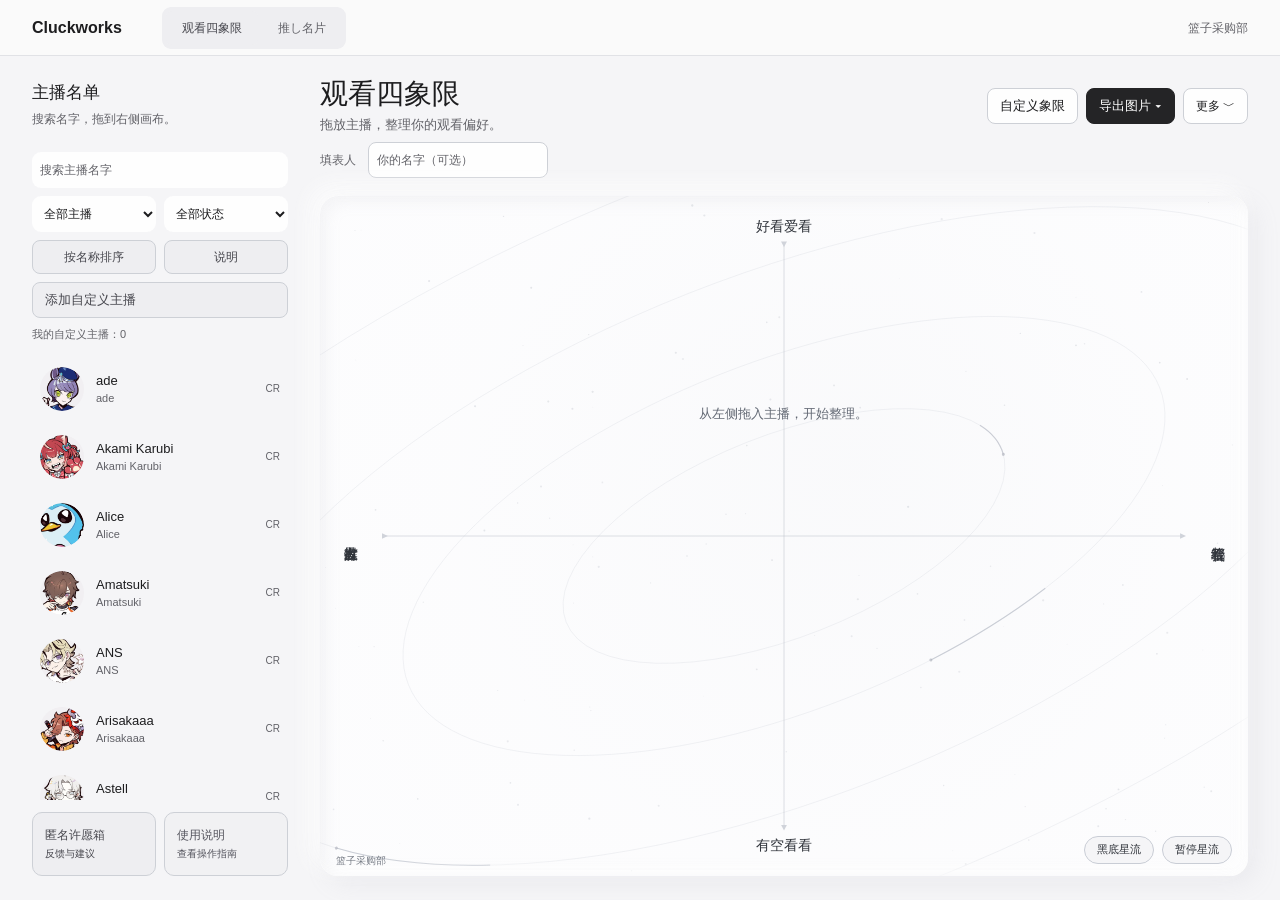
==== commit 52156ee0: "Add files via upload" ====
--- a/index.html
+++ b/index.html
@@ -1,3647 +1,3344 @@
-<!doctype html>
-<html lang="zh-CN">
-<head>
-<meta charset="utf-8">
-<meta name="viewport" content="width=device-width, initial-scale=1">
-<title>VTuber 观看偏好四象限 · Cluckworks</title>
-<style>
-:root{--bg:#f3f1f2;--panel:#ffffff;--ink:#262429;--muted:#76727a;--line:#ded8de;--deep:#31333a;--shadow:0 14px 36px rgba(61,53,61,.08)}
-*{box-sizing:border-box}
-html,body{height:100%}
-body{margin:0;font-family:"Noto Sans SC","PingFang SC","Microsoft YaHei","Source Han Sans SC","Noto Sans CJK SC",system-ui,sans-serif;background:linear-gradient(180deg,#f8f6f7,#f0edf0);color:var(--ink);overflow:hidden}
-button,input,select{font:inherit}
-button{cursor:pointer}
-.serif{font-family:"Noto Sans SC","PingFang SC","Microsoft YaHei","Source Han Sans SC","Noto Sans CJK SC",system-ui,sans-serif}
-.app{display:grid;grid-template-columns:300px minmax(0,1fr);gap:14px;height:100vh;padding:14px}
-.panel{background:var(--panel);border:1px solid var(--line);border-radius:22px;box-shadow:var(--shadow);overflow:hidden;min-width:0}
-.main{background:transparent;border:none;box-shadow:none;overflow:visible}
-.sidebar{display:flex;flex-direction:column;min-height:0}
-.side-head{padding:18px 18px 12px;border-bottom:1px solid var(--line)}
-.side-head h1{display:none}
-.side-head p{margin:0;font-size:13px;line-height:1.7;color:var(--muted)}
-.controls{padding:12px 18px 10px;display:grid;grid-template-columns:1fr 1fr;gap:9px;border-bottom:1px solid var(--line)}
-.controls input,.controls select,.controls button{width:100%;border:1px solid var(--line);border-radius:14px;padding:10px 12px;background:#fff;color:var(--ink)}
-.controls .search{grid-column:1/-1}
-.controls .actions{grid-column:1/-1;display:flex;gap:8px}
-.list{flex:1;overflow:auto;padding:8px;display:flex;flex-direction:column;gap:8px;min-height:0}
-.member{display:grid;grid-template-columns:50px 1fr auto;align-items:center;gap:10px;padding:10px;border:1px solid var(--line);border-radius:16px;background:#fff;transition:.15s ease}
-.member:hover{transform:translateY(-1px);box-shadow:0 6px 18px rgba(70,40,50,.07)}
-.member.dragging{opacity:.55}
-.avatar{width:50px;height:50px;border-radius:50%;display:grid;place-items:center;color:#fff;font-weight:700;font-size:14px;user-select:none;box-shadow:inset 0 0 0 2px rgba(255,255,255,.18)}
-.member .meta{min-width:0}
-.member strong,.member span{display:block;white-space:nowrap;overflow:hidden;text-overflow:ellipsis}
-.member strong{font-size:14px}
-.member span{font-size:12px;color:var(--muted)}
-.member small{padding:2px 7px;border-radius:999px;background:#f5f0f2;color:#675f68;font-size:11px}
-.main{display:flex;flex-direction:column;min-height:0;padding:10px 10px 0}
-.topbar{display:flex;justify-content:space-between;align-items:flex-start;gap:10px;flex-wrap:wrap;margin-bottom:8px;padding:2px 6px 0}
-.topbar h2{margin:0 0 4px;font-size:19px;font-weight:600;color:#3a3940}
-.topbar p{margin:0;color:var(--muted);font-size:12.5px;line-height:1.55}
-.topbar .btns{display:flex;gap:8px;flex-wrap:wrap}
-.toolbtn{border:1px solid var(--line);border-radius:12px;padding:9px 12px;background:#fff;color:#403c43}
-.toolbtn:hover{border-color:#d7bcc6;background:#fff9fb}
-.stage{flex:1;min-height:0;display:flex;padding:0}
-.board{position:relative;flex:1;width:100%;height:100%;min-height:0;background:transparent;border:none;border-radius:28px;box-shadow:none;overflow:hidden}
-.board::before{content:"";position:absolute;inset:0;background:linear-gradient(90deg,#f6eaf0 0 50%,#e8f0f7 50% 100%)}
-.board::after{content:"";position:absolute;inset:0;background:linear-gradient(180deg,transparent 0 50%,transparent 50% 100%)}
-.board-frame{position:absolute;inset:0;border-radius:28px;box-shadow:inset 0 0 0 1px rgba(95,92,102,.16);pointer-events:none;z-index:1}
-.board-credit{position:absolute;right:16px;bottom:11px;z-index:2;pointer-events:none;display:flex;flex-direction:column;align-items:flex-end;gap:4px;font-family:"Noto Sans SC","Microsoft YaHei",system-ui,sans-serif;color:#707078;letter-spacing:.025em}.board-credit .byline{font-size:9px;font-weight:400;opacity:.48}.board-credit .dept{font-size:12px;font-weight:400;opacity:.48}
-@media(max-width:980px){.board-credit{right:10px;bottom:8px;font-size:9px;opacity:.30}}
-
-.quad-overlay{position:absolute;inset:0;pointer-events:none;background:linear-gradient(180deg,transparent 0 50%,rgba(237,232,246,.92) 50% 100%),linear-gradient(90deg,transparent 0 50%,rgba(232,241,233,.92) 50% 100%);mix-blend-mode:multiply;opacity:.96}
-.axis-svg{position:absolute;inset:0;pointer-events:none}
-.axis-label{position:absolute;z-index:2;font-weight:600;color:var(--deep);text-shadow:none;letter-spacing:.01em;font-family:"Noto Sans SC","PingFang SC","Microsoft YaHei","Source Han Sans SC","Noto Sans CJK SC",system-ui,sans-serif}
-.axis-label.top{top:26px;left:50%;transform:translateX(-50%);font-size:clamp(17px,1.45vw,24px)}
-.axis-label.bottom{bottom:24px;left:50%;transform:translateX(-50%);font-size:clamp(17px,1.45vw,24px)}
-.axis-label.left{left:24px;top:50%;transform:translateY(-50%);writing-mode:vertical-rl;font-size:clamp(16px,1.35vw,22px)}
-.axis-label.right{right:24px;top:50%;transform:translateY(-50%);writing-mode:vertical-rl;font-size:clamp(16px,1.35vw,22px)}
-.board-hint{position:absolute;inset:auto 0 14px 0;text-align:center;z-index:2;color:#8f8a92;font-size:11.5px;pointer-events:none;letter-spacing:.02em}
-.placed-layer{position:absolute;inset:0;z-index:4}
-.card{position:absolute;transform:translate(-50%,-50%);display:flex;flex-direction:column;align-items:center;gap:6px;min-width:92px;max-width:170px;touch-action:none;user-select:none}
-.card.selected .avatar{outline:3px solid rgba(229,57,85,.18)}
-.card .avatar{width:64px;height:64px;font-size:15px;box-shadow:0 8px 18px rgba(70,40,50,.12)}
-.card .name{font-size:13px;font-weight:700;text-align:center;line-height:1.2;padding:0 4px;word-break:break-word}
-.card .sub{font-size:11px;color:var(--muted);text-align:center;line-height:1.2;padding:0 4px}
-.card .note{font-size:12px;line-height:1.35;text-align:center;color:#55545a;background:none;border:0;border-radius:0;padding:0;max-width:180px;white-space:normal;overflow:hidden;display:-webkit-box;-webkit-box-orient:vertical;-webkit-line-clamp:3;line-clamp:3;max-height:4.05em;text-overflow:ellipsis;overflow-wrap:anywhere;box-shadow:none;cursor:pointer}
-.card .note-editor-wrap{display:flex;flex-direction:column;gap:3px;width:164px;min-width:0}.card .note-input{display:block;box-sizing:border-box;width:100%;min-height:76px;max-height:150px;resize:vertical;overflow:auto;border:1px solid #e4cfd9;border-radius:10px;background:rgba(255,255,255,.97);padding:7px 8px;font-size:12px;line-height:1.45;font-family:inherit;color:#49414a;text-align:left;touch-action:auto;user-select:text;outline-offset:2px;box-shadow:0 4px 12px rgba(70,40,50,.05)}.card .note-input:focus{outline:2px solid #eeafc0}.card .note-count{font-size:10px;line-height:1.2;color:#99909a;text-align:right;white-space:nowrap}.card .edit-row{display:flex;align-items:flex-start;gap:4px}.card .confirm-note{border:0;border-radius:0;padding:4px 5px;background:transparent;color:#59605f;font-weight:500;font-size:20px;cursor:pointer}.card .confirm-note:hover{color:#222}.card .tools{display:none;position:absolute;top:-12px;right:-4px;gap:4px}
-.card.selected .tools{display:flex}
-.iconbtn{width:26px;height:26px;border-radius:999px;border:1px solid #e6d7de;background:#fff;color:#665f68;display:grid;place-items:center;padding:0;box-shadow:0 4px 10px rgba(70,40,50,.06)}
-.empty{position:absolute;inset:0;display:grid;place-items:center;padding:30px;text-align:center;color:#8c8790;z-index:1;pointer-events:none;font-size:13px;line-height:1.7}
-@media(max-width:980px){body{overflow:auto} .app{grid-template-columns:1fr;height:auto;min-height:100vh} .sidebar{max-height:40vh} .main{min-height:70vh;padding:10px 0 0} .topbar{padding:0 8px} .stage{min-height:72vh} .board{width:100%;height:100%;border-radius:22px}}
-
-/* Editorial redesign: a quiet, unified color field and precise center-cross geometry. */
-:root { --ink:#2a2d34; --muted:#737781; --line:#e6e6e8; --deep:#34373e; --shadow:0 14px 34px rgba(30,34,44,.055); }
-body { background:#f7f7f8; color:var(--ink); }
-.app { gap:14px; padding:14px; }
-.panel.sidebar { background:#fff; border:1px solid #e8e8ea; border-radius:20px; box-shadow:0 8px 25px rgba(34,37,45,.035); }
-.main { padding:5px 4px 0; }
-.topbar { margin:0 0 12px; padding:6px 5px 0; align-items:center; }
-.topbar h2 { margin:0 0 3px; font-size:19px; font-weight:590; letter-spacing:-.035em; color:#292d34; }
-.topbar p { color:#868791; font-size:12px; line-height:1.35; max-width:690px; }
-.toolbtn { border:1px solid #e2e3e6; border-radius:11px; color:#555963; font-size:12px; font-weight:500; padding:9px 13px; background:rgba(255,255,255,.76); box-shadow:0 1px 1px rgba(30,35,43,.018); }
-.toolbtn:hover { background:#fff; border-color:#c9cbd0; }
-.stage { display:flex; flex:1; min-height:0; padding:0; }
-.board { position:relative; flex:1; width:100%; height:100%; min-height:0; border-radius:24px; overflow:hidden; background:#f4ebef; box-shadow:0 10px 30px rgba(47,47,53,.035); }
-.board::before,.board::after,.quad-overlay { display:none !important; }
-.board-frame { z-index:3; border-radius:24px; box-shadow:inset 0 0 0 1px rgba(40,45,52,.075); }
-.quad-grid { position:absolute; inset:0; display:grid; grid-template-columns:1fr 1fr; grid-template-rows:1fr 1fr; pointer-events:none; z-index:0; }
-.quad { min-width:0; min-height:0; }
-.q-pink { background:#f4e8ed; }
-.q-blue { background:#e8eef5; }
-.q-purple { background:#eee9f3; }
-.q-green { background:#e7eee8; }
-.axis-svg { position:absolute; inset:0; width:100%; height:100%; display:block; z-index:1; pointer-events:none; }
-.axis-svg line { stroke:#555760; stroke-width:1.2; opacity:.72; }
-.axis-svg marker path { fill:#555760; }
-.axis-label { z-index:2; font-family:"Noto Sans SC","PingFang SC","Microsoft YaHei","Source Han Sans SC","Noto Sans CJK SC",system-ui,sans-serif; font-weight:500; color:#383b41 !important; letter-spacing:.09em; text-shadow:none; }
-.axis-label.top { top:23px; font-size:clamp(16px,1.25vw,21px); }
-.axis-label.bottom { bottom:21px; font-size:clamp(16px,1.25vw,21px); }
-.axis-label.left { left:26px; font-size:clamp(15px,1.15vw,19px); }
-.axis-label.right { right:26px; font-size:clamp(15px,1.15vw,19px); }
-.board-hint { color:#777b84; font-size:10.5px; bottom:9px; opacity:.75; }
-.empty { color:#747680; font-size:12px; line-height:1.7; }
-.placed-layer { z-index:5; }
-@media(max-width:980px) { .main{padding:10px 0 0} .stage{min-height:72vh} .board{border-radius:20px} .axis-label.left{left:12px}.axis-label.right{right:12px} }
-
-
-/* v1455: minimal white canvas while retaining free-drag coordinates */
-.board { background:#ffffff; box-shadow:0 10px 30px rgba(39,43,49,.025); }
-.quad-grid .quad { background:#ffffff !important; }
-.board-frame { box-shadow:inset 0 0 0 1px rgba(49,53,61,.065); }
-.axis-svg line { stroke:#b9babd; stroke-width:1; opacity:.75; }
-.axis-svg marker path { fill:#b9babd; }
-.axis-label { color:#3c4047 !important; font-weight:500; }
-.board-hint { color:#a0a2a7; }
-.empty { color:#a7a9ad; }
-
-.mobile-instruction[hidden]{display:none!important}
-/* Mobile adaptation: canvas-first, searchable bottom drawer. */
-.mobile-open,.drawer-handle,.drawer-backdrop,.mobile-instruction{display:none}
-@media(max-width:980px){
- html,body{height:100%;overflow:hidden}
- body{background:#fff}
- .app{height:100dvh;min-height:0;display:block;padding:0;overflow:hidden}
- .main{height:100dvh;padding:10px 8px max(8px,env(safe-area-inset-bottom));display:flex;flex-direction:column;overflow:hidden}
- .topbar{flex:0 0 auto;margin:0 0 8px;padding:2px 3px;gap:5px;align-items:center}
- .topbar h2{font-size:15px;margin:0}
- .topbar p{display:none}
- .topbar .btns{gap:4px}
- .topbar .toolbtn{font-size:10px;padding:7px 8px;border-radius:9px}
- .mobile-open{display:inline-flex;align-items:center;gap:5px;background:#30353d;color:#fff;border:0;border-radius:10px;padding:9px 11px;font-size:12px;min-height:36px}
- .stage{flex:1;min-height:0;padding:0;display:flex}
- .board{height:100%;width:100%;min-height:0;min-width:0;border-radius:14px;flex:1}
- .board-frame{border-radius:14px}
- .axis-label.top{top:14px;font-size:13px;letter-spacing:.04em}
- .axis-label.bottom{bottom:14px;font-size:13px;letter-spacing:.04em}
- .axis-label.left{left:4px;font-size:12px;letter-spacing:.03em}
- .axis-label.right{right:4px;font-size:12px;letter-spacing:.03em}
- .board-hint,.empty{display:none !important}
- .card{min-width:58px;max-width:112px;gap:3px}
- .card .avatar{width:47px;height:47px;font-size:12px}
- .card .name{font-size:10px;line-height:1.1}
- .card .sub{font-size:9px;line-height:1.1}
- .card .note{font-size:10px;max-width:104px}
- .card .note-input{width:118px;font-size:12px;min-height:37px}
- .card .confirm-note{font-size:18px}
- .sidebar{position:fixed;z-index:40;left:0;right:0;bottom:0;top:auto;height:min(76dvh,680px);max-height:none!important;border-radius:20px 20px 0 0!important;background:#fff;box-shadow:0 -15px 55px rgba(0,0,0,.17)!important;transform:translateY(105%);transition:transform .25s ease;display:flex;overflow:hidden}
- .sidebar.is-open{transform:translateY(0)}
- .drawer-handle{display:block;width:38px;height:4px;background:#d3d4d8;border-radius:99px;margin:10px auto 0}
- .side-head{padding:9px 18px 11px}
- .side-head p{font-size:12px}
- .controls{padding:10px 12px}
- .list{overflow-y:auto;overscroll-behavior:contain;-webkit-overflow-scrolling:touch}
- .member{touch-action:manipulation;cursor:pointer}
- .member.is-picked{border-color:#586779;background:#f3f6f9;outline:1px solid #8997a7}
- .drawer-backdrop{display:none;position:fixed;inset:0;z-index:35;background:rgba(20,24,32,.25)}
- .drawer-backdrop.is-open{display:block}
- .mobile-instruction{display:block;position:absolute;left:50%;bottom:40px;transform:translateX(-50%);z-index:8;background:#30353de8;color:#fff;border-radius:20px;padding:9px 13px;font-size:11px;white-space:nowrap;pointer-events:none}
- .card .tools{top:-11px;right:3px}
-}
-@media(max-width:540px) and (orientation:landscape){.sidebar{height:94dvh}.topbar h2{font-size:13px}.topbar .toolbtn{padding:5px 6px}.topbar{margin-bottom:4px}}
-
-.creator-line{display:flex;align-items:center;gap:10px;padding:0 9px 9px;color:#555963;font-size:12px;flex:0 0 auto}
-.creator-line label{font-weight:600;white-space:nowrap}
-.creator-line input{flex:0 1 280px;min-width:110px;border:1px solid #e1e3e8;background:white;border-radius:9px;padding:8px 11px;font:inherit;color:#343740;outline:none}
-.creator-line input:focus{border-color:#959dab}
-.creator-line span{font-size:11px;color:#a1a2a6}
-@media(max-width:980px){.creator-line{padding:0 4px 7px;gap:7px}.creator-line input{flex:1;max-width:230px;padding:7px 9px}.creator-line span{display:none}}
-
-/* Credits live inside the quadrant frame near the bottom corners. */
-.stage{flex-direction:column;}
-.stage>.board{flex:1 1 auto;height:auto;min-height:0;}
-.board-footer{position:absolute;left:0;right:0;bottom:8px;z-index:2;pointer-events:none;display:flex;align-items:flex-end;justify-content:space-between;gap:12px;padding:0 14px;font-family:"Noto Sans SC","PingFang SC","Microsoft YaHei",system-ui,sans-serif;letter-spacing:.025em;}
-.board-footer .footer-dept{font-size:12px;font-weight:500;color:rgba(112,112,120,.46);}
-.board-footer .footer-byline{font-size:10px;font-weight:400;color:rgba(80,73,90,.14);}
-@media(max-width:980px){.stage>.board{height:auto;min-height:0}.board-footer{bottom:7px;padding:0 10px}.board-footer .footer-dept{font-size:11px}.board-footer .footer-byline{font-size:9px}}
-
-.axis-editor{margin:0 0 10px;padding:11px 13px;border:1px solid #e3e5e9;border-radius:12px;background:rgba(255,255,255,.86);display:flex;flex-direction:column;gap:9px}
-.axis-editor-head{display:flex;align-items:center;justify-content:space-between;gap:10px;color:#555963;font-size:13px;font-weight:600}
-.axis-editor-head button{border:1px solid #e1e3e8;background:#fff;border-radius:8px;padding:5px 9px;color:#6c7079;font-size:12px;cursor:pointer}
-.axis-fields{display:grid;grid-template-columns:repeat(4,minmax(0,1fr));gap:9px}
-.axis-fields label{display:flex;align-items:center;gap:7px;color:#777b84;font-size:12px;min-width:0}
-.axis-fields input{min-width:0;width:100%;box-sizing:border-box;border:1px solid #dfe1e6;border-radius:8px;padding:8px 9px;background:#fff;color:#383b41;font:inherit;font-size:13px;outline:none}
-.axis-fields input:focus{border-color:#9ba4b5;box-shadow:0 0 0 2px rgba(155,164,181,.12)}
-@media(max-width:980px){.axis-editor{margin:0 0 8px;padding:9px}.axis-fields{grid-template-columns:repeat(2,minmax(0,1fr));gap:8px}.axis-fields input{padding:7px 8px}}
-
-/* One exclusive kami-oshi, drawn with browser-native CSS + SVG (no image asset). */
-.card .oshi-avatar-wrap{position:relative;width:64px;height:64px;flex:none;overflow:visible}
-.card .oshi-avatar-wrap>.avatar{width:100%;height:100%;box-sizing:border-box}
-.card.is-oshi .oshi-avatar-wrap>.avatar{outline:3px solid #e2aa31;outline-offset:1px;box-shadow:0 0 0 1px rgba(255,228,159,.8),0 0 9px rgba(224,168,49,.18)}
-.card.is-oshi.selected .avatar{outline:3px solid #e2aa31}
-.oshi-arc{position:absolute;inset:-12px -12px auto auto;width:calc(100% + 24px);height:calc(100% + 24px);overflow:visible;pointer-events:none;filter:drop-shadow(0 1px 1px rgba(255,255,255,.7))}
-.oshi-arc text{font-family:"Noto Sans SC","PingFang SC","Microsoft YaHei",sans-serif;font-size:22px;font-weight:800;fill:#bd8514;stroke:#fff9e8;stroke-width:2.8px;paint-order:stroke fill;letter-spacing:1px}
-.card .iconbtn.oshi-toggle{width:auto;min-width:56px;border-radius:13px;font-size:11px;font-weight:650;padding:0 7px;white-space:nowrap}
-.card.is-oshi .iconbtn.oshi-toggle{color:#8c6316;border-color:#e5c57b;background:#fff6df}
-@media(max-width:980px){.card .oshi-avatar-wrap{width:47px;height:47px}.oshi-arc{inset:-10px -10px auto auto;width:calc(100% + 20px);height:calc(100% + 20px)}}
-
-/* Stable selection toolbar outside draggable avatars; touch-friendly. */
-.selection-bar[hidden]{display:none!important}
-.selection-bar{display:flex;flex:0 0 auto;align-items:center;gap:8px;min-height:38px;padding:5px 10px;margin:0 8px 8px;border:1px solid #e5e2dc;border-radius:11px;background:#fffdf9;box-shadow:0 2px 9px rgba(40,35,24,.035);font-family:inherit}
-.selection-name{font-size:12px;font-weight:650;color:#555760;min-width:0;overflow:hidden;text-overflow:ellipsis;white-space:nowrap;flex:1}
-.selection-bar button{touch-action:manipulation;white-space:nowrap;border-radius:8px;padding:7px 10px;border:1px solid #e7e2d5;background:white;color:#4b4f55;font-size:12px;cursor:pointer}
-.selection-bar .selection-oshi{border-color:#e1be72;background:#fff8e8;color:#9c6d17;font-weight:700}
-.selection-bar .selection-oshi.is-active{background:#e4ac34;color:#fff;border-color:#cb9829}
-.selection-bar .selection-card{border-color:#dfc4d5;background:#fff7fb;color:#956a84;font-weight:700}
-.selection-bar .selection-close{font-size:17px;padding:4px 9px}
-.card .tools .oshi-toggle{display:none!important}
-@media(max-width:980px){.selection-bar{margin:0 4px 6px;padding:4px 6px;gap:4px;min-height:32px}.selection-bar button{padding:6px 7px;font-size:10px}.selection-name{font-size:10px}}
-
-/* Personal custom VTuber library (shared by both pages in this browser). */
-.custom-library-tools{display:flex;align-items:center;gap:8px;flex-wrap:wrap;margin:10px 0 2px}
-.custom-library-tools .toolbtn{padding:8px 10px;font-size:12px}
-.custom-library-count{font-size:11px;color:var(--muted)}
-.member.is-custom .custom-member-actions{display:flex;flex-direction:column;gap:4px;align-items:stretch}
-.custom-member-actions button{border:1px solid #e5d9df;background:#fff;border-radius:7px;padding:4px 6px;font:inherit;font-size:11px;color:#62545c;cursor:pointer;white-space:nowrap}
-.custom-member-actions button:hover{background:#fff7fa;border-color:#d9bac8}
-.custom-dialog{width:min(440px,calc(100vw - 28px));border:1px solid #eadde3;border-radius:18px;padding:0;background:#fff;color:#403c43;box-shadow:0 20px 70px rgba(40,25,35,.22)}
-.custom-dialog::backdrop{background:rgba(40,32,38,.36);backdrop-filter:blur(2px)}
-.custom-dialog form{padding:20px;display:flex;flex-direction:column;gap:13px}
-.custom-dialog h3{margin:0;font-size:18px;font-weight:650}
-.custom-dialog .custom-help{margin:-5px 0 0;font-size:12px;line-height:1.55;color:#817780}
-.custom-dialog label{display:flex;flex-direction:column;gap:6px;font-size:13px;font-weight:600}
-.custom-dialog input[type="text"],.custom-dialog input[type="file"]{box-sizing:border-box;width:100%;border:1px solid #e5d9df;border-radius:10px;padding:10px;background:#fff;font:inherit;font-weight:400;color:#403c43}
-.custom-dialog input[type="file"]{font-size:12px}
-.custom-image-preview{display:flex;align-items:center;gap:12px;padding:10px;border-radius:12px;background:#faf7f9;border:1px solid #f0e8ec}
-.custom-image-preview img{width:64px;height:64px;object-fit:cover;border-radius:50%;background:#f1eff2}
-.custom-image-preview span{font-size:12px;color:#817780;line-height:1.5}
-.custom-dialog .custom-dialog-actions{display:flex;justify-content:flex-end;gap:8px;margin-top:3px}
-.custom-dialog .custom-dialog-actions button{border:1px solid #e5d9df;border-radius:10px;background:#fff;padding:9px 14px;font:inherit;font-size:13px;cursor:pointer}
-.custom-dialog .custom-dialog-actions button[type="submit"]{background:#594650;border-color:#594650;color:#fff}
-@media(max-width:980px){.custom-library-tools{margin-top:8px}.custom-library-tools .toolbtn{flex:1}.member.is-custom{grid-template-columns:42px minmax(0,1fr) auto}.member.is-custom .avatar{width:42px;height:42px}.custom-member-actions button{padding:5px 6px}}
-
-
-/* Direct on-canvas editing of the four axis labels. */
-#resetAxisLabels[hidden]{display:none!important}
-#editAxisLabels[aria-pressed="true"]{border-color:#c7a6ba;background:#f8eaf2;color:#86607a}
-.board.axis-editing .axis-label{cursor:text;pointer-events:auto;z-index:12;outline:1px dashed #c89ab4;outline-offset:5px;border-radius:3px;background:rgba(255,246,251,.72);min-width:1.5em;min-height:1.3em}
-.board.axis-editing .axis-label:focus{outline:2px solid #b77e9f;outline-offset:5px;background:#fff9fc}
-.board.axis-editing .axis-label.left,.board.axis-editing .axis-label.right{min-height:2.8em}
-.board.axis-editing .placed-layer{pointer-events:none}
-.board.axis-editing .empty,.board.axis-editing .mobile-instruction{pointer-events:none}
-@media(max-width:980px){.board.axis-editing .axis-label{outline-offset:3px}}
-
-/* CLUCKWORKS anonymous feedback entry */
-.topbar .wishbox-link{display:inline-flex;align-items:center;justify-content:center;text-decoration:none;white-space:nowrap;border-color:#e5cdda;background:#fff7fb;color:#825b75;font-weight:600;transition:background .15s,border-color .15s}
-.topbar .wishbox-link:hover,.topbar .wishbox-link:focus-visible{background:#f7eaf1;border-color:#d4abc3;color:#70445e}
-
-/* Feedback and documentation form a distinct, right-aligned navigation group. */
-.topbar .btns{align-items:center}
-.topbar .utility-links{display:flex;align-items:center;gap:8px;margin-left:auto;padding-left:13px;border-left:1px solid #dcdde2}
-.topbar .utility-links .toolbtn{display:inline-flex;align-items:center;justify-content:center;white-space:nowrap;text-decoration:none}
-.topbar .manual-link{background:#f4f5f8;border-color:#dce0e7;color:#515a69;font-weight:600}
-.topbar .manual-link:hover,.topbar .manual-link:focus-visible{background:#e9edf4;border-color:#c2cad8}
-@media(max-width:980px){.topbar .utility-links{gap:5px;padding-left:9px}.topbar .utility-links .toolbtn{font-size:10px;padding:7px 8px}}
-@media(max-width:560px){
-  .topbar .btns{display:flex;align-items:center;gap:5px;row-gap:6px}
-  .topbar .utility-links{display:contents}
-  .topbar .utility-links .toolbtn{font-size:10px;padding:7px 8px;min-height:31px}
-  .topbar .wishbox-link{margin-left:0}
-}
-/* Keep the two public links inline with the functional buttons, not on a separate row. */
-@media(min-width:561px) and (max-width:980px){.topbar .utility-links{margin-left:0}}
-@media(hover:none) and (pointer:coarse){
- .board .card{touch-action:none;-webkit-user-select:none;user-select:none}
- .list .member{touch-action:pan-y}
- .list .member .avatar{touch-action:none}
- .mobile-drag-ghost{position:fixed;z-index:10000;pointer-events:none;display:flex;align-items:center;gap:8px;border-radius:100px;background:#fff;box-shadow:0 10px 30px #3334;border:1px solid #d9c5d4;padding:7px 13px;font-size:12px;max-width:60vw;opacity:.94;transform:translate(-50%,-105%)}
- .mobile-drag-ghost .avatar{width:36px;height:36px;flex:none}
-}
-
-/* Two clean right-aligned toolbar groups; no vertical separator. */
-.topbar .btns{display:flex;flex-direction:column;align-items:flex-end;justify-content:flex-end;gap:7px;flex-wrap:nowrap;margin-left:auto;max-width:100%;width:100%}
-.topbar .primary-tools{display:flex;align-items:center;justify-content:flex-end;flex-wrap:wrap;gap:6px;width:100%}
-.topbar .utility-links{display:flex;align-items:center;justify-content:flex-end;gap:7px;margin:0;padding:0;border:0;width:100%}
-.topbar .utility-links .toolbtn{white-space:nowrap}
-@media(max-width:560px){
- .topbar .btns{align-items:stretch;gap:6px}
- .topbar .primary-tools{justify-content:flex-end;gap:5px;row-gap:5px}
- .topbar .utility-links{display:flex;justify-content:flex-end;gap:6px;padding:0;border:0;margin:0}
- .topbar .utility-links .toolbtn{font-size:10px;padding:7px 8px;min-height:31px}
-}
-
-.export-dropdown[hidden]{display:none!important}.export-menu{position:relative;display:inline-flex}.export-trigger{white-space:nowrap}.export-dropdown{position:absolute;top:calc(100% + 6px);right:0;min-width:150px;background:#fff;border:1px solid #e3e6eb;border-radius:12px;box-shadow:0 10px 28px rgba(42,48,58,.12);padding:6px;display:flex;flex-direction:column;gap:4px;z-index:80}.export-option{border:none;background:#fff;border-radius:9px;padding:10px 12px;font-size:13px;color:#43474f;text-align:left;cursor:pointer}.export-option:hover,.export-option:focus-visible{background:#f6f3f8;outline:none}.export-menu.open .export-trigger{background:#f6f3f8;border-color:#d9cfdb}.export-menu.open .export-dropdown:not([hidden]){display:flex}@media (max-width:700px){.export-dropdown{right:auto;left:0}}
-
-/* Compact aligned header: row 1 title + actions; row 2 creator + utility links. */
-@media(min-width:1101px){
- .topbar{display:grid;grid-template-columns:minmax(250px,1fr) minmax(0,auto);grid-template-areas:"heading tools" "creator links";align-items:center;column-gap:16px;row-gap:8px;margin:0 0 10px;padding:3px 6px 0;flex-wrap:nowrap}
- .topbar>div:first-child{grid-area:heading;min-width:0}
- .topbar>.btns{display:contents}
- .topbar .primary-tools{grid-area:tools;display:flex;justify-content:flex-end;flex-wrap:nowrap;width:auto;gap:7px;min-width:0}
- .topbar .primary-tools>*{flex-shrink:0}
- .topbar .utility-links{grid-area:links;width:auto;display:flex;justify-content:flex-end;margin:0;padding:0;border:0;gap:8px}
- .topbar .creator-line{grid-area:creator;display:flex;padding:0;gap:10px;min-width:0;align-self:center}
- .topbar .creator-line input{flex:0 1 280px}
-}
-@media(min-width:1101px) and (max-width:1550px){
- .topbar{grid-template-columns:minmax(190px,1fr) minmax(0,auto);column-gap:8px}
- .topbar .primary-tools{gap:5px}
- .topbar .primary-tools .toolbtn,.topbar .primary-tools .export-trigger{padding:7px 8px;font-size:11px}
- .topbar p{font-size:11px}
- .topbar .creator-line span{display:none}
-}
-@media(max-width:1100px){
- .topbar{display:flex;flex-wrap:wrap;align-items:flex-start;gap:7px;margin-bottom:8px}
- .topbar>div:first-child{width:100%}
- .topbar>.btns{display:contents}
- .topbar .primary-tools{order:1;display:flex;width:100%;justify-content:flex-end;flex-wrap:wrap;gap:5px}
- .topbar .creator-line{order:2;width:100%;padding:0;display:flex;justify-content:flex-start}
- .topbar .utility-links{order:3;width:100%;display:flex;justify-content:flex-end;gap:6px;padding:0;border:0}
-}
-
-/* Compact mobile command header: two rows, with overflow actions in popovers */
-.mobile-quick,.mobile-more{display:none}
-.mobile-pop{position:relative}
-.mobile-pop-items[hidden]{display:none!important}
-@media(max-width:1100px){
-  .topbar{display:grid!important;grid-template-columns:minmax(0,1fr) auto;grid-template-areas:"heading quick" "creator more";gap:6px 5px!important;align-items:center!important;padding:1px 3px 0!important;margin:0 0 5px!important;}
-  .topbar>div:first-child{grid-area:heading!important;width:auto!important;min-width:0}
-  .topbar h2{font-size:13px!important;white-space:nowrap;letter-spacing:-.04em;margin:0!important}
-  .topbar p{display:none!important}
-  .topbar>.btns{display:none!important}
-  .topbar .mobile-quick{grid-area:quick;display:flex;align-items:center;justify-content:flex-end;gap:3px;min-width:0}
-  .topbar .mobile-more{grid-area:more;display:block}
-  .topbar .creator-line{grid-area:creator!important;order:unset!important;width:100%!important;padding:0!important;min-width:0;gap:4px!important}
-  .topbar .creator-line label{font-size:10px!important}
-  .topbar .creator-line input{min-width:0!important;flex:1 1 auto!important;width:0!important;max-width:none!important;font-size:11px!important;padding:6px 7px!important}
-  .topbar .creator-line span{display:none!important}
-  .topbar .mobile-quick .toolbtn,.topbar .mobile-more>.toolbtn{font-size:10px!important;padding:6px 7px!important;white-space:nowrap;border-radius:8px}
-  .mobile-pop-items{position:absolute;top:calc(100% + 5px);right:0;min-width:170px;z-index:150;background:white;border:1px solid #e6dfe9;border-radius:11px;box-shadow:0 12px 32px #28203322;padding:5px;display:flex;flex-direction:column;gap:2px}
-  .mobile-pop-items>button,.mobile-pop-items>a{font-size:12px;padding:10px 11px;text-align:left;color:#444650;display:block;cursor:pointer;text-decoration:none;background:transparent;border:0;border-radius:7px;white-space:nowrap}
-  .mobile-pop-items>button:hover,.mobile-pop-items>a:hover{background:#f7eff4}
-  .mobile-pop-items>button[hidden]{display:none!important}
-}
-@media(max-width:365px){
- .topbar h2{font-size:12px!important}
- .topbar .mobile-quick .toolbtn{font-size:9px!important;padding:6px 5px!important}
-}
-</style>
-</head>
-<body>
-<div class="drawer-backdrop" id="drawerBackdrop"></div>
-<div class="app">
-  <aside class="panel sidebar" id="mobileDrawer">
-    <div class="drawer-handle"></div>
-    <div class="side-head">
-      
-      <p>选择你愿意观看的主播或直播主，拖进四象限，记录你的观看偏好。</p>
-    </div>
-    <div class="controls">
-      <input id="search" class="search" type="search" placeholder="搜索主播：日文 / English / 中文">
-      <select id="branch" aria-label="所属团体"><option value="all">全部主播</option><option value="NIJISANJI">NIJISANJI</option><option value="VSPO">VSPO!</option><option value="CR">Crazy Raccoon</option><option value="NEO">Neo-Porte</option><option value="CUSTOM">我的自定义主播</option></select>
-      <select id="status"><option value="all">全部状态</option><option value="placed">只看已放置</option><option value="unplaced">只看未放置</option></select>
-      <div class="actions"><button id="toggleSort">按名称排序</button><button id="help">说明</button></div>
-      <div class="custom-library-tools"><button type="button" class="toolbtn" id="addCustomMember">＋ 添加自定义主播</button><span class="custom-library-count" id="customMemberCount">我的自定义主播：0</span></div>
-    </div>
-    <div id="list" class="list"></div>
-  </aside>
-
-  <main class="panel main">
-    <div class="topbar">
-      <div>
-        <h2>观看偏好 · 四象限</h2>
-        <p>默认使用固定文案，也可以自定义四个方向的文字；选择主播并拖入画布，自由安排位置。</p>
-      </div>
-      <div class="btns">
-        <div class="primary-tools">
-        <button type="button" class="mobile-open" id="mobileOpen">☰ 选主播</button>
-        <button type="button" class="toolbtn" id="editAxisLabels" aria-pressed="false">✎ 自定义象限</button><button type="button" class="toolbtn" id="resetAxisLabels" hidden>恢复默认</button>
-        <button class="toolbtn" id="clear">清空布局</button>
-        <div class="export-menu" id="exportMenu">
-          <button class="toolbtn export-trigger" id="exportTrigger" type="button" aria-haspopup="menu" aria-expanded="false">导出图片 ▾</button>
-          <div class="export-dropdown" id="exportDropdown" hidden>
-            <button type="button" class="export-option" data-ratio="portrait">导出竖版 9:16</button>
-            <button type="button" class="export-option" data-ratio="landscape">导出横版 4:3</button>
-          </div>
-        </div>
-        <button class="toolbtn" id="backupAll" title="包含主播头像、卡片和布局">备份全部数据</button><button class="toolbtn" id="import">导入布局 / 备份</button>
-        </div>
-        <nav class="utility-links" aria-label="反馈与帮助">
-          <a class="toolbtn wishbox-link" href="https://marshmallow-qa.com/rbkj03bm5ca3n64" target="_blank" rel="noopener noreferrer" title="匿名提交功能许愿、Bug 反馈和优化建议">💌 匿名许愿箱</a>
-          <a class="toolbtn manual-link" href="https://docs.qq.com/doc/DQkV2Z2RMRGR3b1p5" target="_blank" rel="noopener noreferrer" title="查看 VTUBER 观看偏好四象限使用说明书">📖 网页使用说明</a>
-        </nav>
-        
-        
-      </div>
-      <div class="mobile-quick" aria-label="手机快捷操作">
-        <button type="button" class="toolbtn" id="mobilePick">☰ 选主播</button>
-        <button type="button" class="toolbtn" id="mobileAxis">✎ 自定义</button>
-        <div class="mobile-pop">
-          <button type="button" class="toolbtn" id="mobileExportButton" aria-expanded="false">导出 ▾</button>
-          <div class="mobile-pop-items" id="mobileExportItems" hidden>
-            <button type="button" data-mobile-export="portrait">导出竖版 9:16</button>
-            <button type="button" data-mobile-export="landscape">导出横版 4:3</button>
-          </div>
-        </div>
-      </div>
-      <div class="mobile-more mobile-pop">
-        <button type="button" class="toolbtn" id="mobileMoreButton" aria-expanded="false">更多 ▾</button>
-        <div class="mobile-pop-items" id="mobileMoreItems" hidden>
-          <button type="button" data-proxy="clear">清空布局</button>
-          <button type="button" data-proxy="resetAxisLabels" id="mobileResetAxis" hidden>恢复默认象限</button>
-          <button type="button" data-proxy="backupAll">备份全部数据</button>
-          <button type="button" data-proxy="import">导入布局 / 备份</button>
-          <a href="https://marshmallow-qa.com/rbkj03bm5ca3n64" target="_blank" rel="noopener noreferrer">💌 匿名许愿箱</a>
-          <a href="https://docs.qq.com/doc/DQkV2Z2RMRGR3b1p5" target="_blank" rel="noopener noreferrer">📖 网页使用说明</a>
-        </div>
-      </div>
-      <div class="creator-line"><label for="creatorName">填表人</label><input id="creatorName" type="text" maxlength="40" placeholder="填写你的名字（可选）" autocomplete="off" aria-label="填表人名字"><span>仅输出四象限区域，不包含左侧名单</span></div>
-    </div>
-    <div class="axis-input-storage" hidden aria-hidden="true">
-      <input id="axisTop" value="好看爱看"><input id="axisBottom" value="有空看看">
-      <input id="axisLeft" value="占有欲大爆发"><input id="axisRight" value="都给我看">
-    </div>
-    <div id="selectionBar" class="selection-bar" hidden><span id="selectionName" class="selection-name"></span><button type="button" id="selectionOshi" class="selection-oshi">设为神推</button><button type="button" id="selectionEdit" class="selection-edit">编辑理由</button><button type="button" id="selectionCard" class="selection-card">推し名片</button><button type="button" id="selectionClose" class="selection-close" aria-label="取消选中">×</button></div>
-    <div class="stage">
-      <div id="board" class="board">
-        <div class="board-frame"></div>
-        <div class="quad-grid" aria-hidden="true"><div class="quad q-pink"></div><div class="quad q-blue"></div><div class="quad q-purple"></div><div class="quad q-green"></div></div>
-        
-        <svg class="axis-svg" viewBox="0 0 1000 760" preserveAspectRatio="none" aria-hidden="true">
-          <defs>
-            <marker id="arrowEnd" markerWidth="8" markerHeight="8" refX="4" refY="4" orient="auto">
-              <path d="M0,0 L8,4 L0,8 z" fill="#555760"></path>
-            </marker>
-          </defs>
-          <line x1="500" y1="54" x2="500" y2="706" stroke="#555760" stroke-width="1.2" marker-start="url(#arrowEnd)" marker-end="url(#arrowEnd)"/>
-          <line x1="70" y1="380" x2="930" y2="380" stroke="#555760" stroke-width="1.2" marker-start="url(#arrowEnd)" marker-end="url(#arrowEnd)"/>
-        </svg>
-        <div class="axis-label top">好看爱看</div>
-        <div class="axis-label bottom">有空看看</div>
-        <div class="axis-label left">占有欲大爆发</div>
-        <div class="axis-label right">都给我看</div>
-        <div id="empty" class="empty">把左侧主播卡拖到这里开始排布。<br>放进去以后可以在四象限上任意拖动到你想要的位置。</div>
-        <div id="placed" class="placed-layer"></div>
-        <div class="mobile-instruction" id="mobileInstruction" hidden>点击画布放置所选主播</div>
-        <div class="board-hint">提示：按住头像自由拖动位置；点击头像可编辑推荐理由。</div>
-        <div class="board-footer" aria-hidden="true"><span class="footer-dept">篮子采购部</span><span class="footer-byline">CLUCKWORKS</span></div>
-      </div>
-    </div>
-  </main>
-</div>
-
-
-
-<dialog id="customMemberDialog" class="custom-dialog" aria-labelledby="customMemberDialogTitle">
-  <form id="customMemberForm">
-    <h3 id="customMemberDialogTitle">添加自定义主播</h3>
-    <p class="custom-help">上传头像并填写名字。资料只保存在当前浏览器中，本页与推し名片会共用这份自定义主播资料，不会上传到服务器。</p>
-    <label for="customMemberName">主播名字
-      <input id="customMemberName" type="text" maxlength="60" required placeholder="输入主播显示名称">
-    </label>
-    <label for="customMemberImage">头像图片
-      <input id="customMemberImage" type="file" accept="image/*">
-    </label>
-    <div class="custom-image-preview"><img id="customMemberPreview" alt="头像预览"><span id="customMemberImageHint">添加时需要上传头像；编辑时可以只改名字，也可以更换头像。</span></div>
-    <div class="custom-dialog-actions">
-      <button type="button" id="cancelCustomMember">取消</button>
-      <button type="submit">保存主播</button>
-    </div>
-  </form>
-</dialog>
-
-<script>
-const MEMBERS = [
-  {
-    "id": "jp-1",
-    "branch": "JP",
-    "jp": "愛園愛美",
-    "en": "Aizono Manami",
-    "cn": "",
-    "aliases": []
-  },
-  {
-    "id": "jp-2",
-    "branch": "JP",
-    "jp": "赤城ウェン",
-    "en": "Akagi Wen",
-    "cn": "",
-    "aliases": []
-  },
-  {
-    "id": "jp-3",
-    "branch": "JP",
-    "jp": "赤羽葉子",
-    "en": "Akabane Youko",
-    "cn": "",
-    "aliases": []
-  },
-  {
-    "id": "jp-4",
-    "branch": "JP",
-    "jp": "明楽レイ",
-    "en": "Akira Ray",
-    "cn": "",
-    "aliases": []
-  },
-  {
-    "id": "jp-5",
-    "branch": "JP",
-    "jp": "飛鳥ひな",
-    "en": "Asuka Hina",
-    "cn": "",
-    "aliases": []
-  },
-  {
-    "id": "jp-6",
-    "branch": "JP",
-    "jp": "天ヶ瀬むゆ",
-    "en": "Amagase Muyu",
-    "cn": "",
-    "aliases": []
-  },
-  {
-    "id": "jp-7",
-    "branch": "JP",
-    "jp": "天宮こころ",
-    "en": "Amamiya Kokoro",
-    "cn": "",
-    "aliases": []
-  },
-  {
-    "id": "jp-8",
-    "branch": "JP",
-    "jp": "雨森小夜",
-    "en": "Amemori Sayo",
-    "cn": "",
-    "aliases": []
-  },
-  {
-    "id": "jp-9",
-    "branch": "JP",
-    "jp": "アルス・アルマル",
-    "en": "Ars Almal",
-    "cn": "",
-    "aliases": []
-  },
-  {
-    "id": "jp-10",
-    "branch": "JP",
-    "jp": "アンジュ・カトリーナ",
-    "en": "Ange Katrina",
-    "cn": "安洁·卡特莉娜",
-    "aliases": []
-  },
-  {
-    "id": "jp-11",
-    "branch": "JP",
-    "jp": "イ ロハ",
-    "en": "Lee Roha",
-    "cn": "",
-    "aliases": []
-  },
-  {
-    "id": "jp-12",
-    "branch": "JP",
-    "jp": "家長むぎ",
-    "en": "Ienaga Mugi",
-    "cn": "",
-    "aliases": []
-  },
-  {
-    "id": "jp-13",
-    "branch": "JP",
-    "jp": "五十嵐梨花",
-    "en": "Igarashi Rika",
-    "cn": "",
-    "aliases": []
-  },
-  {
-    "id": "jp-14",
-    "branch": "JP",
-    "jp": "石神のぞみ",
-    "en": "Ishigami Nozomi",
-    "cn": "",
-    "aliases": []
-  },
-  {
-    "id": "jp-15",
-    "branch": "JP",
-    "jp": "五木左京",
-    "en": "Itsuki Sakyo",
-    "cn": "",
-    "aliases": []
-  },
-  {
-    "id": "jp-16",
-    "branch": "JP",
-    "jp": "伊波ライ",
-    "en": "Inami Rai",
-    "cn": "",
-    "aliases": []
-  },
-  {
-    "id": "jp-17",
-    "branch": "JP",
-    "jp": "戌亥とこ",
-    "en": "Inui Toko",
-    "cn": "戌亥床",
-    "aliases": []
-  },
-  {
-    "id": "jp-18",
-    "branch": "JP",
-    "jp": "イブラヒム",
-    "en": "Ibrahim",
-    "cn": "易卜拉欣",
-    "aliases": []
-  },
-  {
-    "id": "jp-19",
-    "branch": "JP",
-    "jp": "宇佐美リト",
-    "en": "Usami Rito",
-    "cn": "",
-    "aliases": []
-  },
-  {
-    "id": "jp-20",
-    "branch": "JP",
-    "jp": "宇志海いちご",
-    "en": "Ushimi Ichigo",
-    "cn": "",
-    "aliases": []
-  },
-  {
-    "id": "jp-21",
-    "branch": "JP",
-    "jp": "卯月コウ",
-    "en": "Uzuki Kou",
-    "cn": "",
-    "aliases": []
-  },
-  {
-    "id": "jp-22",
-    "branch": "JP",
-    "jp": "海妹四葉",
-    "en": "Umise Yotsuha",
-    "cn": "",
-    "aliases": []
-  },
-  {
-    "id": "jp-23",
-    "branch": "JP",
-    "jp": "エクス・アルビオ",
-    "en": "Ex Albio",
-    "cn": "",
-    "aliases": []
-  },
-  {
-    "id": "jp-24",
-    "branch": "JP",
-    "jp": "エトナ クリムソン",
-    "en": "Etna Crimson",
-    "cn": "",
-    "aliases": []
-  },
-  {
-    "id": "jp-25",
-    "branch": "JP",
-    "jp": "えま★おうがすと",
-    "en": "Emma August",
-    "cn": "",
-    "aliases": []
-  },
-  {
-    "id": "jp-26",
-    "branch": "JP",
-    "jp": "エリー・コニファー",
-    "en": "Eli Conifer",
-    "cn": "",
-    "aliases": []
-  },
-  {
-    "id": "jp-27",
-    "branch": "JP",
-    "jp": "える",
-    "en": "Elu",
-    "cn": "艾露",
-    "aliases": []
-  },
-  {
-    "id": "jp-28",
-    "branch": "JP",
-    "jp": "オ ジユ",
-    "en": "Oh Jiyu",
-    "cn": "",
-    "aliases": []
-  },
-  {
-    "id": "jp-29",
-    "branch": "JP",
-    "jp": "男虎",
-    "en": "Onotora",
-    "cn": "",
-    "aliases": []
-  },
-  {
-    "id": "jp-30",
-    "branch": "JP",
-    "jp": "オリバー・エバンス",
-    "en": "Oliver Evans",
-    "cn": "",
-    "aliases": []
-  },
-  {
-    "id": "jp-31",
-    "branch": "JP",
-    "jp": "魁星",
-    "en": "Kaisei",
-    "cn": "",
-    "aliases": []
-  },
-  {
-    "id": "jp-32",
-    "branch": "JP",
-    "jp": "甲斐田晴",
-    "en": "Kaida Haru",
-    "cn": "甲斐田晴",
-    "aliases": []
-  },
-  {
-    "id": "jp-33",
-    "branch": "JP",
-    "jp": "加賀美ハヤト",
-    "en": "Kagami Hayato",
-    "cn": "加贺美隼人",
-    "aliases": []
-  },
-  {
-    "id": "jp-34",
-    "branch": "JP",
-    "jp": "語部紡",
-    "en": "Kataribe Tsumugu",
-    "cn": "",
-    "aliases": []
-  },
-  {
-    "id": "jp-35",
-    "branch": "JP",
-    "jp": "蝸堂みかる",
-    "en": "Kadou Mikaru",
-    "cn": "",
-    "aliases": []
-  },
-  {
-    "id": "jp-36",
-    "branch": "JP",
-    "jp": "叶",
-    "en": "Kanae",
-    "cn": "叶",
-    "aliases": [
-      "kanae"
-    ]
-  },
-  {
-    "id": "jp-37",
-    "branch": "JP",
-    "jp": "鏑木ろこ",
-    "en": "Kaburaki Roco",
-    "cn": "",
-    "aliases": []
-  },
-  {
-    "id": "jp-38",
-    "branch": "JP",
-    "jp": "神永タイガ",
-    "en": "Kaminaga Taiga",
-    "cn": "",
-    "aliases": []
-  },
-  {
-    "id": "jp-39",
-    "branch": "JP",
-    "jp": "神田笑一",
-    "en": "Kanda Shoichi",
-    "cn": "",
-    "aliases": []
-  },
-  {
-    "id": "jp-40",
-    "branch": "JP",
-    "jp": "ガオン",
-    "en": "Gaon",
-    "cn": "",
-    "aliases": []
-  },
-  {
-    "id": "jp-41",
-    "branch": "JP",
-    "jp": "綺沙良",
-    "en": "Kisara",
-    "cn": "",
-    "aliases": []
-  },
-  {
-    "id": "jp-42",
-    "branch": "JP",
-    "jp": "北小路ヒスイ",
-    "en": "Kitakoji Hisui",
-    "cn": "",
-    "aliases": []
-  },
-  {
-    "id": "jp-43",
-    "branch": "JP",
-    "jp": "北見遊征",
-    "en": "Kitami Yusei",
-    "cn": "",
-    "aliases": []
-  },
-  {
-    "id": "jp-44",
-    "branch": "JP",
-    "jp": "雲母たまこ",
-    "en": "Kirara Tamako",
-    "cn": "",
-    "aliases": []
-  },
-  {
-    "id": "jp-45",
-    "branch": "JP",
-    "jp": "ギルザレンⅢ世",
-    "en": "Gilzaren III",
-    "cn": "",
-    "aliases": []
-  },
-  {
-    "id": "jp-46",
-    "branch": "JP",
-    "jp": "葛葉",
-    "en": "Kuzuha",
-    "cn": "葛叶",
-    "aliases": [
-      "kuzuha"
-    ]
-  },
-  {
-    "id": "jp-47",
-    "branch": "JP",
-    "jp": "倉持めると",
-    "en": "Kuramochi Meruto",
-    "cn": "",
-    "aliases": []
-  },
-  {
-    "id": "jp-48",
-    "branch": "JP",
-    "jp": "九里詠太",
-    "en": "Kuri Eita",
-    "cn": "",
-    "aliases": []
-  },
-  {
-    "id": "jp-49",
-    "branch": "JP",
-    "jp": "来栖夏芽",
-    "en": "Kurusu Natsume",
-    "cn": "",
-    "aliases": []
-  },
-  {
-    "id": "jp-50",
-    "branch": "JP",
-    "jp": "黒井しば",
-    "en": "Kuroi Shiba",
-    "cn": "",
-    "aliases": []
-  },
-  {
-    "id": "jp-51",
-    "branch": "JP",
-    "jp": "剣持刀也",
-    "en": "Kenmochi Toya",
-    "cn": "剑持刀也",
-    "aliases": []
-  },
-  {
-    "id": "jp-52",
-    "branch": "JP",
-    "jp": "弦月藤士郎",
-    "en": "Genzuki Tojiro",
-    "cn": "",
-    "aliases": []
-  },
-  {
-    "id": "jp-53",
-    "branch": "JP",
-    "jp": "小々波いるか",
-    "en": "Kokonami Iruka",
-    "cn": "",
-    "aliases": []
-  },
-  {
-    "id": "jp-54",
-    "branch": "JP",
-    "jp": "小清水透",
-    "en": "Koshimizu Toru",
-    "cn": "",
-    "aliases": []
-  },
-  {
-    "id": "jp-55",
-    "branch": "JP",
-    "jp": "梢桃音",
-    "en": "Kozue Mone",
-    "cn": "",
-    "aliases": []
-  },
-  {
-    "id": "jp-56",
-    "branch": "JP",
-    "jp": "小柳ロウ",
-    "en": "Koyanagi Rou",
-    "cn": "",
-    "aliases": []
-  },
-  {
-    "id": "jp-57",
-    "branch": "JP",
-    "jp": "佐伯イッテツ",
-    "en": "Saiki Ittetsu",
-    "cn": "",
-    "aliases": []
-  },
-  {
-    "id": "jp-58",
-    "branch": "JP",
-    "jp": "三枝明那",
-    "en": "Saegusa Akina",
-    "cn": "三枝明那",
-    "aliases": []
-  },
-  {
-    "id": "jp-59",
-    "branch": "JP",
-    "jp": "早乙女ベリー",
-    "en": "Saotome Berry",
-    "cn": "",
-    "aliases": []
-  },
-  {
-    "id": "jp-60",
-    "branch": "JP",
-    "jp": "榊ネス",
-    "en": "Sakaki Ness",
-    "cn": "",
-    "aliases": []
-  },
-  {
-    "id": "jp-61",
-    "branch": "JP",
-    "jp": "酒寄颯馬",
-    "en": "Sakayori Soma",
-    "cn": "",
-    "aliases": []
-  },
-  {
-    "id": "jp-62",
-    "branch": "JP",
-    "jp": "桜凛月",
-    "en": "Sakura Ritsuki",
-    "cn": "",
-    "aliases": []
-  },
-  {
-    "id": "jp-63",
-    "branch": "JP",
-    "jp": "笹木咲",
-    "en": "Sasaki Saku",
-    "cn": "笹木咲",
-    "aliases": []
-  },
-  {
-    "id": "jp-64",
-    "branch": "JP",
-    "jp": "椎名唯華",
-    "en": "Shiina Yuika",
-    "cn": "椎名唯华",
-    "aliases": []
-  },
-  {
-    "id": "jp-65",
-    "branch": "JP",
-    "jp": "シェリン・バーガンディ",
-    "en": "Shellin Burgundy",
-    "cn": "",
-    "aliases": []
-  },
-  {
-    "id": "jp-66",
-    "branch": "JP",
-    "jp": "栞葉るり",
-    "en": "Shioriha Ruri",
-    "cn": "",
-    "aliases": []
-  },
-  {
-    "id": "jp-67",
-    "branch": "JP",
-    "jp": "司賀りこ",
-    "en": "Shiga Riko",
-    "cn": "",
-    "aliases": []
-  },
-  {
-    "id": "jp-68",
-    "branch": "JP",
-    "jp": "四季凪アキラ",
-    "en": "Shikinagi Akira",
-    "cn": "四季凪明乐",
-    "aliases": []
-  },
-  {
-    "id": "jp-69",
-    "branch": "JP",
-    "jp": "獅子堂あかり",
-    "en": "Shishido Akari",
-    "cn": "",
-    "aliases": []
-  },
-  {
-    "id": "jp-70",
-    "branch": "JP",
-    "jp": "シスター・クレア",
-    "en": "Sister Claire",
-    "cn": "",
-    "aliases": []
-  },
-  {
-    "id": "jp-71",
-    "branch": "JP",
-    "jp": "静凛",
-    "en": "Shizuka Rin",
-    "cn": "静凛",
-    "aliases": []
-  },
-  {
-    "id": "jp-72",
-    "branch": "JP",
-    "jp": "篠宮ゆの",
-    "en": "Shinomiya Yuno",
-    "cn": "",
-    "aliases": []
-  },
-  {
-    "id": "jp-73",
-    "branch": "JP",
-    "jp": "渋谷ハジメ",
-    "en": "Shibuya Hajime",
-    "cn": "涩谷初",
-    "aliases": []
-  },
-  {
-    "id": "jp-74",
-    "branch": "JP",
-    "jp": "白砂あやね",
-    "en": "Shirasa Ayane",
-    "cn": "",
-    "aliases": []
-  },
-  {
-    "id": "jp-75",
-    "branch": "JP",
-    "jp": "白雪巴",
-    "en": "Shirayuki Tomoe",
-    "cn": "",
-    "aliases": []
-  },
-  {
-    "id": "jp-76",
-    "branch": "JP",
-    "jp": "城瀬いすみ",
-    "en": "Shirose Isumi",
-    "cn": "",
-    "aliases": []
-  },
-  {
-    "id": "jp-77",
-    "branch": "JP",
-    "jp": "ジョー・力一",
-    "en": "Joe Rikiichi",
-    "cn": "小丑力一",
-    "aliases": []
-  },
-  {
-    "id": "jp-78",
-    "branch": "JP",
-    "jp": "周央サンゴ",
-    "en": "Suo Sango",
-    "cn": "周央珊瑚",
-    "aliases": []
-  },
-  {
-    "id": "jp-79",
-    "branch": "JP",
-    "jp": "健屋花那",
-    "en": "Sukoya Kana",
-    "cn": "",
-    "aliases": []
-  },
-  {
-    "id": "jp-80",
-    "branch": "JP",
-    "jp": "鈴木勝",
-    "en": "Suzuki Masaru",
-    "cn": "",
-    "aliases": []
-  },
-  {
-    "id": "jp-81",
-    "branch": "JP",
-    "jp": "鈴原るる",
-    "en": "Suzuhara Lulu",
-    "cn": "",
-    "aliases": []
-  },
-  {
-    "id": "jp-82",
-    "branch": "JP",
-    "jp": "皇れお",
-    "en": "Sumeragi Reo",
-    "cn": "",
-    "aliases": []
-  },
-  {
-    "id": "jp-83",
-    "branch": "JP",
-    "jp": "セフィナ",
-    "en": "Seffyna",
-    "cn": "",
-    "aliases": []
-  },
-  {
-    "id": "jp-84",
-    "branch": "JP",
-    "jp": "セラフ・ダズルガーデン",
-    "en": "Seraph Dazzlegarden",
-    "cn": "瑟拉夫·黛兹尔花园",
-    "aliases": []
-  },
-  {
-    "id": "jp-85",
-    "branch": "JP",
-    "jp": "千凛あゆむ",
-    "en": "Senri Ayumu",
-    "cn": "",
-    "aliases": []
-  },
-  {
-    "id": "jp-86",
-    "branch": "JP",
-    "jp": "ソ ナギ",
-    "en": "So Nagi",
-    "cn": "",
-    "aliases": []
-  },
-  {
-    "id": "jp-87",
-    "branch": "JP",
-    "jp": "ソフィア・ヴァレンタイン",
-    "en": "Sophia Valentine",
-    "cn": "",
-    "aliases": []
-  },
-  {
-    "id": "jp-88",
-    "branch": "JP",
-    "jp": "空星きらめ",
-    "en": "Sorahoshi Kirame",
-    "cn": "",
-    "aliases": []
-  },
-  {
-    "id": "jp-89",
-    "branch": "JP",
-    "jp": "鷹宮リオン",
-    "en": "Takamiya Rion",
-    "cn": "",
-    "aliases": []
-  },
-  {
-    "id": "jp-90",
-    "branch": "JP",
-    "jp": "立伝都々",
-    "en": "Tachitsute Toto",
-    "cn": "",
-    "aliases": []
-  },
-  {
-    "id": "jp-91",
-    "branch": "JP",
-    "jp": "珠乃井ナナ",
-    "en": "Tamanoi Nana",
-    "cn": "",
-    "aliases": []
-  },
-  {
-    "id": "jp-92",
-    "branch": "JP",
-    "jp": "塚原大地",
-    "en": "Tsukahara Daichi",
-    "cn": "",
-    "aliases": []
-  },
-  {
-    "id": "jp-93",
-    "branch": "JP",
-    "jp": "月ノ美兎",
-    "en": "Tsukino Mito",
-    "cn": "月之美兔",
-    "aliases": [
-      "委员长"
-    ]
-  },
-  {
-    "id": "jp-94",
-    "branch": "JP",
-    "jp": "でびでび・でびる",
-    "en": "Debidebi Debiru",
-    "cn": "小恶魔/でび様",
-    "aliases": []
-  },
-  {
-    "id": "jp-95",
-    "branch": "JP",
-    "jp": "デレム カド",
-    "en": "Derem Kado",
-    "cn": "",
-    "aliases": []
-  },
-  {
-    "id": "jp-96",
-    "branch": "JP",
-    "jp": "東堂コハク",
-    "en": "Todo Kohaku",
-    "cn": "",
-    "aliases": []
-  },
-  {
-    "id": "jp-97",
-    "branch": "JP",
-    "jp": "十河ののは",
-    "en": "Togawa Nonoha",
-    "cn": "",
-    "aliases": []
-  },
-  {
-    "id": "jp-98",
-    "branch": "JP",
-    "jp": "轟京子",
-    "en": "Todoroki Kyoko",
-    "cn": "",
-    "aliases": []
-  },
-  {
-    "id": "jp-99",
-    "branch": "JP",
-    "jp": "ドーラ",
-    "en": "Dola",
-    "cn": "",
-    "aliases": []
-  },
-  {
-    "id": "jp-100",
-    "branch": "JP",
-    "jp": "ナ セラ",
-    "en": "Na Sera",
-    "cn": "",
-    "aliases": []
-  },
-  {
-    "id": "jp-101",
-    "branch": "JP",
-    "jp": "長尾景",
-    "en": "Nagao Kei",
-    "cn": "",
-    "aliases": []
-  },
-  {
-    "id": "jp-102",
-    "branch": "JP",
-    "jp": "ナギサ アルシニア",
-    "en": "Nagisa Arcinia",
-    "cn": "",
-    "aliases": []
-  },
-  {
-    "id": "jp-103",
-    "branch": "JP",
-    "jp": "渚トラウト",
-    "en": "Nagisa Trout",
-    "cn": "",
-    "aliases": []
-  },
-  {
-    "id": "jp-104",
-    "branch": "JP",
-    "jp": "七瀬すず菜",
-    "en": "Nanase Suzuna",
-    "cn": "",
-    "aliases": []
-  },
-  {
-    "id": "jp-105",
-    "branch": "JP",
-    "jp": "西園チグサ",
-    "en": "Nishizono Chigusa",
-    "cn": "",
-    "aliases": []
-  },
-  {
-    "id": "jp-106",
-    "branch": "JP",
-    "jp": "ニュイ・ソシエール",
-    "en": "Nui Sociere",
-    "cn": "纽伊·索希艾尔",
-    "aliases": []
-  },
-  {
-    "id": "jp-107",
-    "branch": "JP",
-    "jp": "猫屋敷美紅",
-    "en": "Nekoyashiki Miku",
-    "cn": "",
-    "aliases": []
-  },
-  {
-    "id": "jp-108",
-    "branch": "JP",
-    "jp": "ハ ユン",
-    "en": "Ha Yun",
-    "cn": "",
-    "aliases": []
-  },
-  {
-    "id": "jp-109",
-    "branch": "JP",
-    "jp": "葉加瀬冬雪",
-    "en": "Hakase Fuyuki",
-    "cn": "",
-    "aliases": []
-  },
-  {
-    "id": "jp-110",
-    "branch": "JP",
-    "jp": "ハナ マキア",
-    "en": "Hana Macchia",
-    "cn": "",
-    "aliases": []
-  },
-  {
-    "id": "jp-111",
-    "branch": "JP",
-    "jp": "花籠つばさ",
-    "en": "Hanakago Tsubasa",
-    "cn": "",
-    "aliases": []
-  },
-  {
-    "id": "jp-112",
-    "branch": "JP",
-    "jp": "花畑チャイカ",
-    "en": "Hanabatake Chaika",
-    "cn": "",
-    "aliases": []
-  },
-  {
-    "id": "jp-113",
-    "branch": "JP",
-    "jp": "早瀬走",
-    "en": "Hayase Sou",
-    "cn": "",
-    "aliases": []
-  },
-  {
-    "id": "jp-114",
-    "branch": "JP",
-    "jp": "葉山舞鈴",
-    "en": "Hayama Marin",
-    "cn": "",
-    "aliases": []
-  },
-  {
-    "id": "jp-115",
-    "branch": "JP",
-    "jp": "春崎エアル",
-    "en": "Harusaki Air",
-    "cn": "",
-    "aliases": []
-  },
-  {
-    "id": "jp-116",
-    "branch": "JP",
-    "jp": "樋口楓",
-    "en": "Higuchi Kaede",
-    "cn": "樋口枫",
-    "aliases": []
-  },
-  {
-    "id": "jp-117",
-    "branch": "JP",
-    "jp": "一橋綾人",
-    "en": "Hitotsubashi Ayato",
-    "cn": "",
-    "aliases": []
-  },
-  {
-    "id": "jp-118",
-    "branch": "JP",
-    "jp": "緋八マナ",
-    "en": "Hibachi Mana",
-    "cn": "",
-    "aliases": []
-  },
-  {
-    "id": "jp-119",
-    "branch": "JP",
-    "jp": "壱百満天原サロメ",
-    "en": "Hyakumantenbara Salome",
-    "cn": "壹百满天原莎乐美",
-    "aliases": []
-  },
-  {
-    "id": "jp-120",
-    "branch": "JP",
-    "jp": "風楽奏斗",
-    "en": "Fura Kanato",
-    "cn": "风乐奏斗",
-    "aliases": []
-  },
-  {
-    "id": "jp-121",
-    "branch": "JP",
-    "jp": "伏見ガク",
-    "en": "Fushimi Gaku",
-    "cn": "伏见学",
-    "aliases": []
-  },
-  {
-    "id": "jp-122",
-    "branch": "JP",
-    "jp": "フミ",
-    "en": "Fumi",
-    "cn": "",
-    "aliases": []
-  },
-  {
-    "id": "jp-123",
-    "branch": "JP",
-    "jp": "文野環",
-    "en": "Fumino Tamaki",
-    "cn": "",
-    "aliases": []
-  },
-  {
-    "id": "jp-124",
-    "branch": "JP",
-    "jp": "フレン・E・ルスタリオ",
-    "en": "Furen E Lustario",
-    "cn": "芙莲·E·露丝塔莉欧",
-    "aliases": []
-  },
-  {
-    "id": "jp-125",
-    "branch": "JP",
-    "jp": "不破湊",
-    "en": "Fuwa Minato",
-    "cn": "不破凑",
-    "aliases": []
-  },
-  {
-    "id": "jp-126",
-    "branch": "JP",
-    "jp": "ぷりん・らら・もーど",
-    "en": "Purin Lala Mode",
-    "cn": "",
-    "aliases": []
-  },
-  {
-    "id": "jp-127",
-    "branch": "JP",
-    "jp": "ベルモンド・バンデラス",
-    "en": "Belmond Banderas",
-    "cn": "贝尔蒙德·班德拉斯",
-    "aliases": []
-  },
-  {
-    "id": "jp-128",
-    "branch": "JP",
-    "jp": "星川サラ",
-    "en": "Hoshikawa Sara",
-    "cn": "星川莎拉",
-    "aliases": []
-  },
-  {
-    "id": "jp-129",
-    "branch": "JP",
-    "jp": "星導ショウ",
-    "en": "Hoshirube Sho",
-    "cn": "星导翔",
-    "aliases": []
-  },
-  {
-    "id": "jp-130",
-    "branch": "JP",
-    "jp": "本間ひまわり",
-    "en": "Honma Himawari",
-    "cn": "本间向日葵",
-    "aliases": []
-  },
-  {
-    "id": "jp-131",
-    "branch": "JP",
-    "jp": "ぽめろ・ぱんち",
-    "en": "Pomelo Punch",
-    "cn": "",
-    "aliases": []
-  },
-  {
-    "id": "jp-132",
-    "branch": "JP",
-    "jp": "先斗寧",
-    "en": "Ponto Nei",
-    "cn": "",
-    "aliases": []
-  },
-  {
-    "id": "jp-133",
-    "branch": "JP",
-    "jp": "舞元啓介",
-    "en": "Maimoto Keisuke",
-    "cn": "",
-    "aliases": []
-  },
-  {
-    "id": "jp-134",
-    "branch": "JP",
-    "jp": "魔界ノりりむ",
-    "en": "Makaino Ririmu",
-    "cn": "",
-    "aliases": []
-  },
-  {
-    "id": "jp-135",
-    "branch": "JP",
-    "jp": "ましろ爻",
-    "en": "Mashiro Meme",
-    "cn": "",
-    "aliases": []
-  },
-  {
-    "id": "jp-136",
-    "branch": "JP",
-    "jp": "町田ちま",
-    "en": "Machita Chima",
-    "cn": "町田千麻",
-    "aliases": []
-  },
-  {
-    "id": "jp-137",
-    "branch": "JP",
-    "jp": "魔使マオ",
-    "en": "Matsukai Mao",
-    "cn": "",
-    "aliases": []
-  },
-  {
-    "id": "jp-138",
-    "branch": "JP",
-    "jp": "御子神琴音",
-    "en": "Mikogami Kotone",
-    "cn": "",
-    "aliases": []
-  },
-  {
-    "id": "jp-139",
-    "branch": "JP",
-    "jp": "水面まどか",
-    "en": "Minamo Madoka",
-    "cn": "",
-    "aliases": []
-  },
-  {
-    "id": "jp-140",
-    "branch": "JP",
-    "jp": "ミラン・ケストレル",
-    "en": "Milan Kestrel",
-    "cn": "",
-    "aliases": []
-  },
-  {
-    "id": "jp-141",
-    "branch": "JP",
-    "jp": "ミン スゥーハ",
-    "en": "Min Suha",
-    "cn": "",
-    "aliases": []
-  },
-  {
-    "id": "jp-142",
-    "branch": "JP",
-    "jp": "叢雲カゲツ",
-    "en": "Murakumo Kagetsu",
-    "cn": "",
-    "aliases": []
-  },
-  {
-    "id": "jp-143",
-    "branch": "JP",
-    "jp": "モイラ",
-    "en": "Moira",
-    "cn": "",
-    "aliases": []
-  },
-  {
-    "id": "jp-144",
-    "branch": "JP",
-    "jp": "物述有栖",
-    "en": "Mononobe Alice",
-    "cn": "",
-    "aliases": []
-  },
-  {
-    "id": "jp-145",
-    "branch": "JP",
-    "jp": "森中花咲",
-    "en": "Morinaka Kazaki",
-    "cn": "",
-    "aliases": []
-  },
-  {
-    "id": "jp-146",
-    "branch": "JP",
-    "jp": "夜牛詩乃",
-    "en": "Yagyu Shino",
-    "cn": "",
-    "aliases": []
-  },
-  {
-    "id": "jp-147",
-    "branch": "JP",
-    "jp": "矢車りね",
-    "en": "Yaguruma Rine",
-    "cn": "",
-    "aliases": []
-  },
-  {
-    "id": "jp-148",
-    "branch": "JP",
-    "jp": "社築",
-    "en": "Yashiro Kizuku",
-    "cn": "社筑",
-    "aliases": []
-  },
-  {
-    "id": "jp-149",
-    "branch": "JP",
-    "jp": "山神カルタ",
-    "en": "Yamagami Karuta",
-    "cn": "",
-    "aliases": []
-  },
-  {
-    "id": "jp-150",
-    "branch": "JP",
-    "jp": "山田龍一郎",
-    "en": "Yamada Ryuichiro",
-    "cn": "",
-    "aliases": []
-  },
-  {
-    "id": "jp-151",
-    "branch": "JP",
-    "jp": "ヤン ナリ",
-    "en": "Yang Nari",
-    "cn": "",
-    "aliases": []
-  },
-  {
-    "id": "jp-152",
-    "branch": "JP",
-    "jp": "夕陽リリ",
-    "en": "Yuhi Riri",
-    "cn": "",
-    "aliases": []
-  },
-  {
-    "id": "jp-153",
-    "branch": "JP",
-    "jp": "雪城眞尋",
-    "en": "Yukishiro Mahiro",
-    "cn": "",
-    "aliases": []
-  },
-  {
-    "id": "jp-154",
-    "branch": "JP",
-    "jp": "夢月ロア",
-    "en": "Yuzuki Roa",
-    "cn": "",
-    "aliases": []
-  },
-  {
-    "id": "jp-155",
-    "branch": "JP",
-    "jp": "夢追翔",
-    "en": "Yumeoi Kakeru",
-    "cn": "梦追翔",
-    "aliases": []
-  },
-  {
-    "id": "jp-156",
-    "branch": "JP",
-    "jp": "夜見れな",
-    "en": "Yorumi Rena",
-    "cn": "",
-    "aliases": []
-  },
-  {
-    "id": "jp-157",
-    "branch": "JP",
-    "jp": "ライ ガリレイ",
-    "en": "Rai Galilei",
-    "cn": "",
-    "aliases": []
-  },
-  {
-    "id": "jp-158",
-    "branch": "JP",
-    "jp": "ライラ アルストロエメリア",
-    "en": "Layla Alstroemeria",
-    "cn": "",
-    "aliases": []
-  },
-  {
-    "id": "jp-159",
-    "branch": "JP",
-    "jp": "ラトナ・プティ",
-    "en": "Ratna Petit",
-    "cn": "",
-    "aliases": []
-  },
-  {
-    "id": "jp-160",
-    "branch": "JP",
-    "jp": "リゼ・ヘルエスタ",
-    "en": "Lize Helesta",
-    "cn": "莉泽·赫露艾斯塔",
-    "aliases": []
-  },
-  {
-    "id": "jp-161",
-    "branch": "JP",
-    "jp": "リュ ハリ",
-    "en": "Ryu Hari",
-    "cn": "",
-    "aliases": []
-  },
-  {
-    "id": "jp-162",
-    "branch": "JP",
-    "jp": "緑仙",
-    "en": "Ryushen",
-    "cn": "绿仙",
-    "aliases": []
-  },
-  {
-    "id": "jp-163",
-    "branch": "JP",
-    "jp": "竜胆尊",
-    "en": "Rindou Mikoto",
-    "cn": "",
-    "aliases": []
-  },
-  {
-    "id": "jp-164",
-    "branch": "JP",
-    "jp": "ルイス・キャミー",
-    "en": "Luis Cammy",
-    "cn": "",
-    "aliases": []
-  },
-  {
-    "id": "jp-165",
-    "branch": "JP",
-    "jp": "ルンルン",
-    "en": "Lunlun",
-    "cn": "",
-    "aliases": []
-  },
-  {
-    "id": "jp-166",
-    "branch": "JP",
-    "jp": "Rei7",
-    "en": "Reina",
-    "cn": "",
-    "aliases": []
-  },
-  {
-    "id": "jp-167",
-    "branch": "JP",
-    "jp": "レイン・パターソン",
-    "en": "Lain Paterson",
-    "cn": "蕾茵·帕特森",
-    "aliases": []
-  },
-  {
-    "id": "jp-168",
-    "branch": "JP",
-    "jp": "レオス・ヴィンセント",
-    "en": "Leos Vincent",
-    "cn": "雷欧斯·文森特",
-    "aliases": []
-  },
-  {
-    "id": "jp-169",
-    "branch": "JP",
-    "jp": "レヨン",
-    "en": "Rayon",
-    "cn": "",
-    "aliases": []
-  },
-  {
-    "id": "jp-170",
-    "branch": "JP",
-    "jp": "レヴィ・エリファ",
-    "en": "Levi Elipha",
-    "cn": "",
-    "aliases": []
-  },
-  {
-    "id": "jp-171",
-    "branch": "JP",
-    "jp": "ローレン・イロアス",
-    "en": "Lauren Iroas",
-    "cn": "劳伦·伊罗亚斯",
-    "aliases": []
-  },
-  {
-    "id": "jp-172",
-    "branch": "JP",
-    "jp": "渡会雲雀",
-    "en": "Watarai Hibari",
-    "cn": "渡会云雀",
-    "aliases": []
-  },
-  {
-    "id": "en-1",
-    "branch": "EN",
-    "jp": "アイア アマレ",
-    "en": "Aia Amare",
-    "cn": "Aia Amare",
-    "aliases": []
-  },
-  {
-    "id": "en-2",
-    "branch": "EN",
-    "jp": "アルバーン・ノックス",
-    "en": "Alban Knox",
-    "cn": "Alban Knox",
-    "aliases": []
-  },
-  {
-    "id": "en-3",
-    "branch": "EN",
-    "jp": "浮奇・ヴィオレタ",
-    "en": "Uki Violeta",
-    "cn": "浮奇·紫罗兰",
-    "aliases": []
-  },
-  {
-    "id": "en-4",
-    "branch": "EN",
-    "jp": "エナー・アールウェット",
-    "en": "Enna Alouette",
-    "cn": "Enna Alouette",
-    "aliases": []
-  },
-  {
-    "id": "en-5",
-    "branch": "EN",
-    "jp": "エリーラ ペンドラ",
-    "en": "Elira Pendora",
-    "cn": "艾莉拉·彭朵拉",
-    "aliases": []
-  },
-  {
-    "id": "en-6",
-    "branch": "EN",
-    "jp": "ヴェザリウス バンデージ",
-    "en": "Vezalius Bandage",
-    "cn": "Vezalius Bandage",
-    "aliases": []
-  },
-  {
-    "id": "en-7",
-    "branch": "EN",
-    "jp": "ヴェール ヴァーミリオン",
-    "en": "Ver Vermillion",
-    "cn": "Ver Vermillion",
-    "aliases": []
-  },
-  {
-    "id": "en-8",
-    "branch": "EN",
-    "jp": "ヴォックス・アクマ",
-    "en": "Vox Akuma",
-    "cn": "沃克斯·阿库玛",
-    "aliases": []
-  },
-  {
-    "id": "en-9",
-    "branch": "EN",
-    "jp": "狂蘭 メロコ",
-    "en": "Meloco Kyoran",
-    "cn": "Meloco Kyoran",
-    "aliases": []
-  },
-  {
-    "id": "en-10",
-    "branch": "EN",
-    "jp": "クララ チャームウッド",
-    "en": "Klara Charmwood",
-    "cn": "Klara Charmwood",
-    "aliases": []
-  },
-  {
-    "id": "en-11",
-    "branch": "EN",
-    "jp": "クロード クローマーク",
-    "en": "Claude Clawmark",
-    "cn": "Claude Clawmark",
-    "aliases": []
-  },
-  {
-    "id": "en-12",
-    "branch": "EN",
-    "jp": "ケイリクス・デボネア",
-    "en": "Kaelix Debonair",
-    "cn": "Caelix Debonair",
-    "aliases": [
-      "Caelix Debonair"
-    ]
-  },
-  {
-    "id": "en-13",
-    "branch": "EN",
-    "jp": "サニー・ブリスコー",
-    "en": "Sonny Brisko",
-    "cn": "桑尼·布里斯科",
-    "aliases": []
-  },
-  {
-    "id": "en-14",
-    "branch": "EN",
-    "jp": "ジール・ギンジョウカ",
-    "en": "Zeal Ginjoka",
-    "cn": "Zeal Ginjoka",
-    "aliases": []
-  },
-  {
-    "id": "en-15",
-    "branch": "EN",
-    "jp": "スカーレ ヨナグニ",
-    "en": "Scarle Yonaguni",
-    "cn": "Scarle Yonaguni",
-    "aliases": []
-  },
-  {
-    "id": "en-16",
-    "branch": "EN",
-    "jp": "セイブル",
-    "en": "Seible",
-    "cn": "Sable",
-    "aliases": [
-      "Sable"
-    ]
-  },
-  {
-    "id": "en-17",
-    "branch": "EN",
-    "jp": "ドッピオ ドロップサイト",
-    "en": "Doppio Dropscythe",
-    "cn": "Doppio Dropscythe",
-    "aliases": []
-  },
-  {
-    "id": "en-18",
-    "branch": "EN",
-    "jp": "フィナーナ 竜宮",
-    "en": "Finana Ryugu",
-    "cn": "Finana Ryugu",
-    "aliases": []
-  },
-  {
-    "id": "en-19",
-    "branch": "EN",
-    "jp": "フリオドール",
-    "en": "Freodore",
-    "cn": "Fulgur Ovid",
-    "aliases": [
-      "Fulgur Ovid"
-    ]
-  },
-  {
-    "id": "en-20",
-    "branch": "EN",
-    "jp": "ベンタクロウ ブリンガー",
-    "en": "Vantacrow Bringer",
-    "cn": "Vantacrow Bringer",
-    "aliases": []
-  },
-  {
-    "id": "en-21",
-    "branch": "EN",
-    "jp": "ペトラ グリン",
-    "en": "Petra Gurin",
-    "cn": "佩特拉·古林",
-    "aliases": []
-  },
-  {
-    "id": "en-22",
-    "branch": "EN",
-    "jp": "マリア マリオネット",
-    "en": "Maria Marionette",
-    "cn": "Maria Marionette",
-    "aliases": []
-  },
-  {
-    "id": "en-23",
-    "branch": "EN",
-    "jp": "ミリー・パフェ",
-    "en": "Millie Parfait",
-    "cn": "米莉·帕菲",
-    "aliases": []
-  },
-  {
-    "id": "en-24",
-    "branch": "EN",
-    "jp": "闇ノシュウ",
-    "en": "Shu Yamino",
-    "cn": "闇之修",
-    "aliases": []
-  },
-  {
-    "id": "en-25",
-    "branch": "EN",
-    "jp": "ユウ Q ウィルソン",
-    "en": "Yu Q. Wilson",
-    "cn": "Yu Q. Wilson",
-    "aliases": []
-  },
-  {
-    "id": "en-26",
-    "branch": "EN",
-    "jp": "凉舞 バレンウォート",
-    "en": "Ryoma Barrenwort",
-    "cn": "Ryoma Barrenwort",
-    "aliases": []
-  },
-  {
-    "id": "en-27",
-    "branch": "EN",
-    "jp": "ルカ・カネシロ",
-    "en": "Luca Kaneshiro",
-    "cn": "卢卡·卡内希罗",
-    "aliases": []
-  },
-  {
-    "id": "en-28",
-    "branch": "EN",
-    "jp": "レン ゾット",
-    "en": "Ren Zotto",
-    "cn": "Ren Zotto",
-    "aliases": []
-  },
-  {
-    "id": "vspo-1",
-    "branch": "VSPO",
-    "jp": "花芽すみれ",
-    "en": "Sumire Kaga",
-    "cn": "",
-    "aliases": []
-  },
-  {
-    "id": "vspo-2",
-    "branch": "VSPO",
-    "jp": "花芽なずな",
-    "en": "Nazuna Kaga",
-    "cn": "",
-    "aliases": []
-  },
-  {
-    "id": "vspo-3",
-    "branch": "VSPO",
-    "jp": "小雀とと",
-    "en": "Toto Kogara",
-    "cn": "",
-    "aliases": []
-  },
-  {
-    "id": "vspo-4",
-    "branch": "VSPO",
-    "jp": "一ノ瀬うるは",
-    "en": "Uruha Ichinose",
-    "cn": "",
-    "aliases": []
-  },
-  {
-    "id": "vspo-5",
-    "branch": "VSPO",
-    "jp": "胡桃のあ",
-    "en": "Noah Kurumi",
-    "cn": "",
-    "aliases": []
-  },
-  {
-    "id": "vspo-6",
-    "branch": "VSPO",
-    "jp": "兎咲ミミ",
-    "en": "Mimi Tosaki",
-    "cn": "",
-    "aliases": []
-  },
-  {
-    "id": "vspo-7",
-    "branch": "VSPO",
-    "jp": "空澄セナ",
-    "en": "Sena Asumi",
-    "cn": "",
-    "aliases": []
-  },
-  {
-    "id": "vspo-8",
-    "branch": "VSPO",
-    "jp": "橘ひなの",
-    "en": "Hinano Tachibana",
-    "cn": "",
-    "aliases": []
-  },
-  {
-    "id": "vspo-9",
-    "branch": "VSPO",
-    "jp": "英リサ",
-    "en": "Lisa Hanabusa",
-    "cn": "",
-    "aliases": []
-  },
-  {
-    "id": "vspo-10",
-    "branch": "VSPO",
-    "jp": "如月れん",
-    "en": "Ren Kisaragi",
-    "cn": "",
-    "aliases": []
-  },
-  {
-    "id": "vspo-11",
-    "branch": "VSPO",
-    "jp": "神成きゅぴ",
-    "en": "Qpi Kaminari",
-    "cn": "",
-    "aliases": []
-  },
-  {
-    "id": "vspo-12",
-    "branch": "VSPO",
-    "jp": "八雲べに",
-    "en": "Beni Yakumo",
-    "cn": "",
-    "aliases": []
-  },
-  {
-    "id": "vspo-13",
-    "branch": "VSPO",
-    "jp": "藍沢エマ",
-    "en": "Ema Aizawa",
-    "cn": "",
-    "aliases": []
-  },
-  {
-    "id": "vspo-14",
-    "branch": "VSPO",
-    "jp": "紫宮るな",
-    "en": "Runa Shinomiya",
-    "cn": "",
-    "aliases": []
-  },
-  {
-    "id": "vspo-15",
-    "branch": "VSPO",
-    "jp": "猫汰つな",
-    "en": "Tsuna Nekota",
-    "cn": "",
-    "aliases": []
-  },
-  {
-    "id": "vspo-16",
-    "branch": "VSPO",
-    "jp": "白波らむね",
-    "en": "Ramune Shiranami",
-    "cn": "",
-    "aliases": []
-  },
-  {
-    "id": "vspo-17",
-    "branch": "VSPO",
-    "jp": "小森めと",
-    "en": "Met Komori",
-    "cn": "",
-    "aliases": []
-  },
-  {
-    "id": "vspo-18",
-    "branch": "VSPO",
-    "jp": "夢野あかり",
-    "en": "Akari Yumeno",
-    "cn": "",
-    "aliases": []
-  },
-  {
-    "id": "vspo-19",
-    "branch": "VSPO",
-    "jp": "夜乃くろむ",
-    "en": "Kuromu Yano",
-    "cn": "",
-    "aliases": []
-  },
-  {
-    "id": "vspo-20",
-    "branch": "VSPO",
-    "jp": "紡木こかげ",
-    "en": "Kokage Tsumugi",
-    "cn": "",
-    "aliases": []
-  },
-  {
-    "id": "vspo-21",
-    "branch": "VSPO",
-    "jp": "千燈ゆうひ",
-    "en": "Yuuhi Sendo",
-    "cn": "",
-    "aliases": []
-  },
-  {
-    "id": "vspo-22",
-    "branch": "VSPO",
-    "jp": "蝶屋はなび",
-    "en": "Hanabi Choya",
-    "cn": "",
-    "aliases": []
-  },
-  {
-    "id": "vspo-23",
-    "branch": "VSPO",
-    "jp": "甘結もか",
-    "en": "Moka Amayui",
-    "cn": "",
-    "aliases": []
-  },
-  {
-    "id": "vspo-24",
-    "branch": "VSPO",
-    "jp": "銀城サイネ",
-    "en": "Saine Ginjo",
-    "cn": "",
-    "aliases": []
-  },
-  {
-    "id": "vspo-25",
-    "branch": "VSPO",
-    "jp": "龍巻ちせ",
-    "en": "Chise Tatsumaki",
-    "cn": "",
-    "aliases": []
-  },
-  {
-    "id": "vspo-26",
-    "branch": "VSPO",
-    "jp": "青月レミア",
-    "en": "Remia Aotsuki",
-    "cn": "",
-    "aliases": []
-  },
-  {
-    "id": "vspo-27",
-    "branch": "VSPO",
-    "jp": "黒刃アリヤ",
-    "en": "Arya Kuroha",
-    "cn": "",
-    "aliases": []
-  },
-  {
-    "id": "vspo-28",
-    "branch": "VSPO",
-    "jp": "地崎ジラ",
-    "en": "Jira Jisaki",
-    "cn": "",
-    "aliases": []
-  },
-  {
-    "id": "vspo-29",
-    "branch": "VSPO",
-    "jp": "美暮ナリン",
-    "en": "Narin Mikure",
-    "cn": "",
-    "aliases": []
-  },
-  {
-    "id": "vspo-30",
-    "branch": "VSPO",
-    "jp": "ソラリリコ",
-    "en": "Riko Solari",
-    "cn": "",
-    "aliases": []
-  },
-  {
-    "id": "vspo-31",
-    "branch": "VSPO",
-    "jp": "涼上エリス",
-    "en": "Eris Suzukami",
-    "cn": "",
-    "aliases": []
-  },
-  {
-    "id": "vspo-32",
-    "branch": "VSPO",
-    "jp": "梅園ジュノ",
-    "en": "Juno Umezono",
-    "cn": "",
-    "aliases": []
-  },
-  {
-    "id": "cr-1",
-    "branch": "CR",
-    "jp": "ANS",
-    "en": "ANS",
-    "cn": "",
-    "aliases": []
-  },
-  {
-    "id": "cr-12",
-    "branch": "CR",
-    "jp": "RIGZE",
-    "en": "RIGZE",
-    "cn": "",
-    "aliases": []
-  },
-  {
-    "id": "cr-23",
-    "branch": "CR",
-    "jp": "Akami Karubi",
-    "en": "Akami Karubi",
-    "cn": "",
-    "aliases": []
-  },
-  {
-    "id": "cr-24",
-    "branch": "CR",
-    "jp": "tototMix",
-    "en": "tototMix",
-    "cn": "",
-    "aliases": []
-  },
-  {
-    "id": "cr-37",
-    "branch": "CR",
-    "jp": "GocChaNMikey",
-    "en": "GocChaNMikey",
-    "cn": "",
-    "aliases": []
-  },
-  {
-    "id": "cr-39",
-    "branch": "CR",
-    "jp": "Jasper",
-    "en": "Jasper",
-    "cn": "",
-    "aliases": []
-  },
-  {
-    "id": "cr-43",
-    "branch": "CR",
-    "jp": "makiba",
-    "en": "makiba",
-    "cn": "",
-    "aliases": []
-  },
-  {
-    "id": "cr-44",
-    "branch": "CR",
-    "jp": "obo",
-    "en": "obo",
-    "cn": "",
-    "aliases": []
-  },
-  {
-    "id": "cr-45",
-    "branch": "CR",
-    "jp": "Tiramisu",
-    "en": "Tiramisu",
-    "cn": "",
-    "aliases": []
-  },
-  {
-    "id": "cr-46",
-    "branch": "CR",
-    "jp": "kinako",
-    "en": "kinako",
-    "cn": "",
-    "aliases": []
-  },
-  {
-    "id": "cr-47",
-    "branch": "CR",
-    "jp": "YY",
-    "en": "YY",
-    "cn": "",
-    "aliases": []
-  },
-  {
-    "id": "cr-48",
-    "branch": "CR",
-    "jp": "Zeder",
-    "en": "Zeder",
-    "cn": "",
-    "aliases": []
-  },
-  {
-    "id": "cr-49",
-    "branch": "CR",
-    "jp": "Wokka",
-    "en": "Wokka",
-    "cn": "",
-    "aliases": []
-  },
-  {
-    "id": "cr-50",
-    "branch": "CR",
-    "jp": "VanilLa",
-    "en": "VanilLa",
-    "cn": "",
-    "aliases": []
-  },
-  {
-    "id": "cr-51",
-    "branch": "CR",
-    "jp": "UyuRiru",
-    "en": "UyuRiru",
-    "cn": "",
-    "aliases": []
-  },
-  {
-    "id": "cr-52",
-    "branch": "CR",
-    "jp": "uruca",
-    "en": "uruca",
-    "cn": "",
-    "aliases": []
-  },
-  {
-    "id": "cr-53",
-    "branch": "CR",
-    "jp": "Toppy",
-    "en": "Toppy",
-    "cn": "",
-    "aliases": []
-  },
-  {
-    "id": "cr-54",
-    "branch": "CR",
-    "jp": "Ruri",
-    "en": "Ruri",
-    "cn": "",
-    "aliases": []
-  },
-  {
-    "id": "cr-55",
-    "branch": "CR",
-    "jp": "RizArt",
-    "en": "RizArt",
-    "cn": "",
-    "aliases": []
-  },
-  {
-    "id": "cr-56",
-    "branch": "CR",
-    "jp": "rion",
-    "en": "rion",
-    "cn": "",
-    "aliases": []
-  },
-  {
-    "id": "cr-58",
-    "branch": "CR",
-    "jp": "neth",
-    "en": "neth",
-    "cn": "",
-    "aliases": []
-  },
-  {
-    "id": "cr-61",
-    "branch": "CR",
-    "jp": "Astell",
-    "en": "Astell",
-    "cn": "",
-    "aliases": []
-  },
-  {
-    "id": "cr-62",
-    "branch": "CR",
-    "jp": "Mondo",
-    "en": "Mondo",
-    "cn": "",
-    "aliases": []
-  },
-  {
-    "id": "cr-63",
-    "branch": "CR",
-    "jp": "Francisco",
-    "en": "Francisco",
-    "cn": "",
-    "aliases": []
-  },
-  {
-    "id": "cr-64",
-    "branch": "CR",
-    "jp": "Daruma is god",
-    "en": "Daruma is god",
-    "cn": "",
-    "aliases": []
-  },
-  {
-    "id": "cr-65",
-    "branch": "CR",
-    "jp": "Cpt",
-    "en": "Cpt",
-    "cn": "",
-    "aliases": []
-  },
-  {
-    "id": "cr-66",
-    "branch": "CR",
-    "jp": "Cornn",
-    "en": "Cornn",
-    "cn": "",
-    "aliases": []
-  },
-  {
-    "id": "cr-67",
-    "branch": "CR",
-    "jp": "Arisakaaa",
-    "en": "Arisakaaa",
-    "cn": "",
-    "aliases": []
-  },
-  {
-    "id": "cr-68",
-    "branch": "CR",
-    "jp": "Amatsuki",
-    "en": "Amatsuki",
-    "cn": "",
-    "aliases": []
-  },
-  {
-    "id": "cr-69",
-    "branch": "CR",
-    "jp": "Alice",
-    "en": "Alice",
-    "cn": "",
-    "aliases": []
-  },
-  {
-    "id": "cr-70",
-    "branch": "CR",
-    "jp": "ade",
-    "en": "ade",
-    "cn": "",
-    "aliases": []
-  },
-  {
-    "id": "cr-71",
-    "branch": "CR",
-    "jp": "Selly",
-    "en": "Selly",
-    "cn": "",
-    "aliases": []
-  },
-  {
-    "id": "cr-72",
-    "branch": "CR",
-    "jp": "Ras",
-    "en": "Ras",
-    "cn": "",
-    "aliases": []
-  },
-  {
-    "id": "cr-73",
-    "branch": "CR",
-    "jp": "Mainy",
-    "en": "Mainy",
-    "cn": "",
-    "aliases": []
-  },
-  {
-    "id": "neo-1",
-    "branch": "NEO",
-    "jp": "渋谷 ハル",
-    "en": "Shibuya Hal",
-    "cn": "",
-    "aliases": []
-  },
-  {
-    "id": "neo-2",
-    "branch": "NEO",
-    "jp": "白雪 レイド",
-    "en": "Shirayuki Reid",
-    "cn": "",
-    "aliases": []
-  },
-  {
-    "id": "neo-3",
-    "branch": "NEO",
-    "jp": "或世 イヌ",
-    "en": "Aruse Inu",
-    "cn": "",
-    "aliases": []
-  },
-  {
-    "id": "neo-4",
-    "branch": "NEO",
-    "jp": "緋月 ゆい",
-    "en": "Hizuki Yui",
-    "cn": "",
-    "aliases": []
-  },
-  {
-    "id": "neo-5",
-    "branch": "NEO",
-    "jp": "夜絆 ニウ",
-    "en": "Yozuna Niu",
-    "cn": "",
-    "aliases": []
-  },
-  {
-    "id": "neo-6",
-    "branch": "NEO",
-    "jp": "水無瀬",
-    "en": "Minase",
-    "cn": "",
-    "aliases": []
-  },
-  {
-    "id": "neo-7",
-    "branch": "NEO",
-    "jp": "天帝 フォルテ",
-    "en": "Tentei Forte",
-    "cn": "",
-    "aliases": []
-  },
-  {
-    "id": "neo-8",
-    "branch": "NEO",
-    "jp": "心白 てと",
-    "en": "Kohaku Teto",
-    "cn": "",
-    "aliases": []
-  },
-  {
-    "id": "neo-9",
-    "branch": "NEO",
-    "jp": "久我 レオ",
-    "en": "Kuga Leo",
-    "cn": "",
-    "aliases": []
-  },
-  {
-    "id": "neo-10",
-    "branch": "NEO",
-    "jp": "絲依 とい",
-    "en": "Itoi Toi",
-    "cn": "",
-    "aliases": []
-  },
-  {
-    "id": "neo-11",
-    "branch": "NEO",
-    "jp": "瀬尾 カザリ",
-    "en": "Seo Kazari",
-    "cn": "",
-    "aliases": []
-  },
-  {
-    "id": "neo-12",
-    "branch": "NEO",
-    "jp": "幽乃 うつろ",
-    "en": "Yuno Utsuro",
-    "cn": "",
-    "aliases": []
-  },
-  {
-    "id": "neo-13",
-    "branch": "NEO",
-    "jp": "昏昏 アリア",
-    "en": "Konkon Aria",
-    "cn": "",
-    "aliases": []
-  },
-  {
-    "id": "neo-14",
-    "branch": "NEO",
-    "jp": "青桐 エイト",
-    "en": "Aogiri Eito",
-    "cn": "",
-    "aliases": []
-  },
-  {
-    "id": "neo-15",
-    "branch": "NEO",
-    "jp": "柊 ツルギ",
-    "en": "Hiiragi Tsurugi",
-    "cn": "",
-    "aliases": []
-  },
-  {
-    "id": "neo-16",
-    "branch": "NEO",
-    "jp": "八神 ツクモ",
-    "en": "Yagami Tsukumo",
-    "cn": "",
-    "aliases": []
-  },
-  {
-    "id": "neo-17",
-    "branch": "NEO",
-    "jp": "白那 しずく",
-    "en": "Shirana Shizuku",
-    "cn": "",
-    "aliases": []
-  },
-  {
-    "id": "neo-18",
-    "branch": "NEO",
-    "jp": "麻倉 シノ",
-    "en": "Asakura Shino",
-    "cn": "",
-    "aliases": []
-  },
-  {
-    "id": "neo-19",
-    "branch": "NEO",
-    "jp": "甘音 あむ",
-    "en": "Amane Amu",
-    "cn": "",
-    "aliases": []
-  },
-  {
-    "id": "neo-20",
-    "branch": "NEO",
-    "jp": "日裏 クロ",
-    "en": "Hibura Kuro",
-    "cn": "",
-    "aliases": []
-  },
-  {
-    "id": "neo-21",
-    "branch": "NEO",
-    "jp": "鬼ヶ谷 テン",
-    "en": "Onigaya Ten",
-    "cn": "",
-    "aliases": []
-  },
-  {
-    "id": "neo-22",
-    "branch": "NEO",
-    "jp": "光葉 エニ",
-    "en": "Mitsuba Eni",
-    "cn": "",
-    "aliases": []
-  }
-];
-const AVATAR_FILES = {"jp-166":true,"jp-1":true,"jp-2":true,"jp-3":true,"jp-4":true,"jp-5":true,"jp-6":true,"jp-7":true,"jp-8":true,"jp-9":true,"jp-10":true,"jp-11":true,"jp-12":true,"jp-13":true,"jp-14":true,"jp-15":true,"jp-16":true,"jp-17":true,"jp-18":true,"jp-19":true,"jp-20":true,"jp-21":true,"jp-22":true,"jp-23":true,"jp-24":true,"jp-25":true,"jp-26":true,"jp-27":true,"jp-28":true,"jp-29":true,"jp-30":true,"jp-31":true,"jp-32":true,"jp-33":true,"jp-34":true,"jp-35":true,"jp-36":true,"jp-37":true,"jp-38":true,"jp-39":true,"jp-40":true,"jp-41":true,"jp-42":true,"jp-43":true,"jp-44":true,"jp-45":true,"jp-46":true,"jp-47":true,"jp-48":true,"jp-49":true,"jp-50":true,"jp-51":true,"jp-52":true,"jp-53":true,"jp-54":true,"jp-55":true,"jp-56":true,"jp-57":true,"jp-58":true,"jp-59":true,"jp-60":true,"jp-61":true,"jp-62":true,"jp-63":true,"jp-64":true,"jp-65":true,"jp-66":true,"jp-67":true,"jp-68":true,"jp-69":true,"jp-70":true,"jp-71":true,"jp-72":true,"jp-73":true,"jp-74":true,"jp-75":true,"jp-76":true,"jp-77":true,"jp-78":true,"jp-79":true,"jp-80":true,"jp-81":true,"jp-82":true,"jp-83":true,"jp-84":true,"jp-85":true,"jp-86":true,"jp-87":true,"jp-88":true,"jp-89":true,"jp-90":true,"jp-91":true,"jp-92":true,"jp-93":true,"jp-94":true,"jp-95":true,"jp-96":true,"jp-97":true,"jp-98":true,"jp-99":true,"jp-100":true,"jp-101":true,"jp-102":true,"jp-103":true,"jp-104":true,"jp-105":true,"jp-106":true,"jp-107":true,"jp-108":true,"jp-109":true,"jp-110":true,"jp-111":true,"jp-112":true,"jp-113":true,"jp-114":true,"jp-115":true,"jp-116":true,"jp-117":true,"jp-118":true,"jp-119":true,"jp-120":true,"jp-121":true,"jp-122":true,"jp-123":true,"jp-124":true,"jp-125":true,"jp-126":true,"jp-127":true,"jp-128":true,"jp-129":true,"jp-130":true,"jp-131":true,"jp-132":true,"jp-133":true,"jp-134":true,"jp-135":true,"jp-136":true,"jp-137":true,"jp-138":true,"jp-139":true,"jp-140":true,"jp-141":true,"jp-142":true,"jp-143":true,"jp-144":true,"jp-145":true,"jp-146":true,"jp-147":true,"jp-148":true,"jp-149":true,"jp-150":true,"jp-151":true,"jp-152":true,"jp-153":true,"jp-154":true,"jp-155":true,"jp-156":true,"jp-157":true,"jp-158":true,"jp-159":true,"jp-160":true,"jp-161":true,"jp-162":true,"jp-163":true,"jp-164":true,"jp-165":true,"jp-167":true,"jp-168":true,"jp-169":true,"jp-170":true,"jp-171":true,"jp-172":true,"en-1":true,"en-2":true,"en-3":true,"en-4":true,"en-5":true,"en-6":true,"en-7":true,"en-8":true,"en-9":true,"en-10":true,"en-11":true,"en-12":true,"en-13":true,"en-14":true,"en-15":true,"en-16":true,"en-17":true,"en-18":true,"en-19":true,"en-20":true,"en-21":true,"en-22":true,"en-23":true,"en-24":true,"en-25":true,"en-26":true,"en-27":true,"en-28":true,"vspo-1":true,"vspo-2":true,"vspo-3":true,"vspo-4":true,"vspo-5":true,"vspo-6":true,"vspo-7":true,"vspo-8":true,"vspo-9":true,"vspo-10":true,"vspo-11":true,"vspo-12":true,"vspo-13":true,"vspo-14":true,"vspo-15":true,"vspo-16":true,"vspo-17":true,"vspo-18":true,"vspo-19":true,"vspo-20":true,"vspo-21":true,"vspo-22":true,"vspo-23":true,"vspo-24":true,"vspo-25":true,"vspo-26":true,"vspo-27":true,"vspo-28":true,"vspo-29":true,"vspo-30":true,"vspo-31":true,"vspo-32":true,"cr-1":true,"cr-12":true,"cr-23":true,"cr-24":true,"cr-37":true,"cr-39":true,"cr-43":true,"cr-44":true,"cr-45":true,"cr-46":true,"cr-47":true,"cr-48":true,"cr-49":true,"cr-50":true,"cr-51":true,"cr-52":true,"cr-53":true,"cr-54":true,"cr-55":true,"cr-56":true,"cr-58":true,"cr-61":true,"cr-62":true,"cr-63":true,"cr-64":true,"cr-65":true,"cr-66":true,"cr-67":true,"cr-68":true,"cr-69":true,"cr-70":true,"cr-71":true,"cr-72":true,"cr-73":true,"neo-1":true,"neo-2":true,"neo-3":true,"neo-4":true,"neo-5":true,"neo-6":true,"neo-7":true,"neo-8":true,"neo-9":true,"neo-10":true,"neo-11":true,"neo-12":true,"neo-13":true,"neo-14":true,"neo-15":true,"neo-16":true,"neo-17":true,"neo-18":true,"neo-19":true,"neo-20":true,"neo-21":true,"neo-22":true};
-// Additional group rosters from official sites, checked 2026-10-29. Crazy Raccoon includes STREAMER division only. Members with supplied portraits use local WebP images; others use text placeholders.
-const STORAGE_KEY = 'nijisanji-free-board-v3';
-const CREATOR_KEY = 'vtuber-shared-creator-v1';
-let state = loadState();
-let selectedId = null;
-let asc = true;
-let mobilePickedId = null;
-const $ = s => document.querySelector(s);
-const listEl = $('#list');
-const boardEl = $('#board');
-const creatorInput = $('#creatorName');
-function getSharedCreator(){
-  let value=localStorage.getItem(CREATOR_KEY);
-  if(value===null){
-    value=localStorage.getItem('vtuber-quadrant-creator-v1') || localStorage.getItem('vtuber-free-quadrant-creator-v1') || '';
-    try{if(value) localStorage.setItem(CREATOR_KEY,value);}catch(e){}
-  }
-  return value || '';
-}
-creatorInput.value = getSharedCreator();
-creatorInput.addEventListener('input', () => {try{localStorage.setItem(CREATOR_KEY,creatorInput.value);}catch(e){} });
-const AXIS_DEFAULTS = {top:'好看爱看', bottom:'有空看看', left:'占有欲大爆发', right:'都给我看'};
-const AXIS_LABELS_KEY = 'vtuber-quadrant-axis-labels-v1';
-const axisInputs = {top:$('#axisTop'), bottom:$('#axisBottom'), left:$('#axisLeft'), right:$('#axisRight')};
-function getAxisLabels(){
-  return Object.fromEntries(Object.entries(axisInputs).map(([key,input])=>[key,input.value.trim() || AXIS_DEFAULTS[key]]));
-}
-function applyAxisLabels(labels=getAxisLabels()){
-  document.querySelector('.axis-label.top').textContent=labels.top;
-  document.querySelector('.axis-label.bottom').textContent=labels.bottom;
-  document.querySelector('.axis-label.left').textContent=labels.left;
-  document.querySelector('.axis-label.right').textContent=labels.right;
-}
-try{
-  const unified=localStorage.getItem(AXIS_LABELS_KEY);
-  const legacy=localStorage.getItem('vtuber-free-quadrant-axis-labels-v1');
-  const savedLabels=JSON.parse(unified || legacy || 'null');
-  if(savedLabels) {
-    for(const key of Object.keys(axisInputs)) axisInputs[key].value=(savedLabels[key] ?? AXIS_DEFAULTS[key]);
-    if(!unified && legacy) localStorage.setItem(AXIS_LABELS_KEY,legacy);
-  }
-}catch(e){}
-applyAxisLabels();
-Object.values(axisInputs).forEach(input=>input.addEventListener('input',()=>{
-  applyAxisLabels();
-  try{localStorage.setItem(AXIS_LABELS_KEY,JSON.stringify(getAxisLabels()));}catch(e){}
-}));
-let axisEditMode=false;
-const axisLabelElements=Object.fromEntries(['top','bottom','left','right'].map(key=>[key,document.querySelector('.axis-label.'+key)]));
-function persistAxisLabelInputs(){
-  try{localStorage.setItem(AXIS_LABELS_KEY,JSON.stringify(getAxisLabels()));}catch(e){}
-}
-function commitAxisLabel(key){
-  const label=axisLabelElements[key];
-  const value=(label.innerText||'').replace(/[\r\n]+/g,' ').trim().slice(0,24) || AXIS_DEFAULTS[key];
-  axisInputs[key].value=value;
-  label.textContent=value;
-  persistAxisLabelInputs();
-}
-function setAxisEditMode(enabled){
-  axisEditMode=!!enabled;
-  boardEl.classList.toggle('axis-editing',axisEditMode);
-  $('#editAxisLabels').textContent=axisEditMode?'✓ 完成编辑':'✎ 自定义象限';
-  $('#editAxisLabels').setAttribute('aria-pressed',String(axisEditMode));
-  $('#resetAxisLabels').hidden=!axisEditMode;
-  for(const [key,label] of Object.entries(axisLabelElements)){
-    label.contentEditable=axisEditMode?'true':'false';
-    label.setAttribute('role',axisEditMode?'textbox':'text');
-    label.setAttribute('aria-label',key==='top'?'编辑上方文字':key==='bottom'?'编辑下方文字':key==='left'?'编辑左侧文字':'编辑右侧文字');
-    label.setAttribute('spellcheck','false');
-    if(!axisEditMode) commitAxisLabel(key);
-  }
-}
-$('#editAxisLabels').addEventListener('click',()=>{
-  if(axisEditMode && axisLabelElements.top.contains(document.activeElement))document.activeElement.blur();
-  setAxisEditMode(!axisEditMode);
-});
-for(const [key,label] of Object.entries(axisLabelElements)){
-  label.addEventListener('pointerdown',e=>{if(axisEditMode)e.stopPropagation();});
-  label.addEventListener('pointerup',e=>{if(axisEditMode)e.stopPropagation();});
-  label.addEventListener('click',e=>{if(axisEditMode)e.stopPropagation();});
-  label.addEventListener('input',()=>{
-    if(!axisEditMode)return;
-    // Avoid replacing text while typing so IME composition and caret position stay stable.
-    axisInputs[key].value=(label.innerText||'').replace(/[\r\n]+/g,' ').slice(0,24);
-    persistAxisLabelInputs();
-  });
-  label.addEventListener('blur',()=>{if(axisEditMode)commitAxisLabel(key);});
-  label.addEventListener('keydown',e=>{
-    if(e.key==='Enter'){e.preventDefault();label.blur();}
-    if(e.key==='Escape'){e.preventDefault();label.textContent=axisInputs[key].value||AXIS_DEFAULTS[key];label.blur();}
-  });
-}
-$('#resetAxisLabels').addEventListener('click',()=>{
-  for(const [key,input] of Object.entries(axisInputs)) input.value=AXIS_DEFAULTS[key];
-  applyAxisLabels();
-  try{localStorage.removeItem(AXIS_LABELS_KEY);localStorage.removeItem('vtuber-free-quadrant-axis-labels-v1');}catch(e){}
-});
-const placedEl = $('#placed');
-const emptyEl = $('#empty');
-const drawerEl=$('#mobileDrawer');
-const backdropEl=$('#drawerBackdrop');
-const mobileInstruction=$('#mobileInstruction');
-const isMobile=()=>window.matchMedia('(max-width:980px)').matches;
-function openDrawer(){drawerEl.classList.add('is-open');backdropEl.classList.add('is-open');}
-function closeDrawer(){drawerEl.classList.remove('is-open');backdropEl.classList.remove('is-open');}
-function updateMobilePick(){mobileInstruction.hidden=!(isMobile() && mobilePickedId); if(mobilePickedId){const m=memberById(mobilePickedId);mobileInstruction.textContent='点击画布放置：'+(m?.jp||'主播');}}
-
-function normalizeOshiIds(obj, placements){
-  const candidates = Array.isArray(obj?.oshiIds) ? obj.oshiIds : (obj?.oshiId ? [obj.oshiId] : []);
-  return [...new Set(candidates.filter(id => placements?.[id]))].slice(0,2);
-}
-function loadState(){
-  try{
-    let raw=localStorage.getItem(STORAGE_KEY);
-    if(!raw){
-      raw=localStorage.getItem('nijisanji-free-board-custom-axis-v1');
-      if(raw) localStorage.setItem(STORAGE_KEY,raw);
-    }
-    if(!raw) return {placements:{},oshiIds:[]};
-    const obj=JSON.parse(raw);
-    const placements=obj.placements||{};
-    return {placements,oshiIds:normalizeOshiIds(obj,placements)};
-  }catch(e){return {placements:{},oshiIds:[]};}
-}
-function saveState(){localStorage.setItem(STORAGE_KEY, JSON.stringify(state));}
-function normalize(s){return (s||'').toString().toLowerCase().normalize('NFKC').replace(/[\s\-_.·・]/g,'');}
-function escapeHtml(str){return (str??'').toString().replace(/[&<>"']/g, m => ({'&':'&amp;','<':'&lt;','>':'&gt;','"':'&quot;',"'":'&#39;'}[m]));}
-function searchBlob(m){return normalize([m.jp,m.en,m.cn,...(m.aliases||[])].join(' '));}
-const REPRESENTATIVE_COLORS = {"愛園愛美":"#F98FB7","赤城ウェン":"#FF8C9B","赤羽葉子":"#CA636C","明楽レイ":"#A9CEEC","飛鳥ひな":"#FAD8DC","天ヶ瀬むゆ":"#FA5578","天宮こころ":"#C5EDFF","雨森小夜":"#756F7D","アルス・アルマル":"#7FD6E2","アンジュ・カトリーナ":"#C83C35","イ ロハ":"#FDFF7A","家長むぎ":"#FF899D","五十嵐梨花":"#FF8C3C","石神のぞみ":"#E6325F","五木左京":"#F3A4A9","伊波ライ":"#DCFF50","戌亥とこ":"#92F3A4","イブラヒム":"#7CA1F0","宇佐美リト":"#FAC31E","宇志海いちご":"#FFCACE","卯月コウ":"#F9E97A","海妹四葉":"#FFE632","エクス・アルビオ":"#5C9BBC","エトナ クリムソン":"#DC143C","えま★おうがすと":"#B32F51","エリー・コニファー":"#DAFFF9","える":"#E2364F","オ ジユ":"#F1F4F4","男虎":"#442657","オリバー・エバンス":"#BCC37E","魁星":"#0C6F72","甲斐田晴":"#4DD7E3","加賀美ハヤト":"#B9ADB9","語部紡":"#07A4E3","蝸堂みかる":"#FFE673","叶":"#ABD3D8","鏑木ろこ":"#198CAA","神永タイガ":"#E4D571","神田笑一":"#F4D35B","ガオン":"#F9E072","綺沙良":"#846FC7","北小路ヒスイ":"#38B48B","北見遊征":"#FF6E1E","雲母たまこ":"#FFD264","ギルザレンⅢ世":"#002FA7","葛葉":"#ACA7BB","倉持めると":"#EB4682","九里詠太":"#CC8F7A","来栖夏芽":"#8AD1EF","黒井しば":"#585C82","剣持刀也":"#A590AF","弦月藤士郎":"#B43246","小々波いるか":"#4270B2","小清水透":"#CDA5FF","梢桃音":"#FFC6E2","小柳ロウ":"#5A5FAA","佐伯イッテツ":"#8C4664","三枝明那":"#F03C32","早乙女ベリー":"#DF6D7C","榊ネス":"#C2AAE6","酒寄颯馬":"#BA6EA5","桜凛月":"#C57FC7","笹木咲":"#EF9AAF","椎名唯華":"#F1C8DE","シェリン・バーガンディ":"#6C2735","栞葉るり":"#2887FF","司賀りこ":"#FFE36C","四季凪アキラ":"#235AAA","獅子堂あかり":"#FFD728","シスター・クレア":"#DFC6A8","静凛":"#745399","篠宮ゆの":"#AAD9F4","渋谷ハジメ":"#D7FAD7","白砂あやね":"#54A2E5","白雪巴":"#6E3FE7","城瀬いすみ":"#E5E2F6","ジョー・力一":"#D598DD","周央サンゴ":"#EF8468","健屋花那":"#FF2FA2","鈴木勝":"#7B788A","鈴原るる":"#FFADBB","皇れお":"#EEB1CC","セフィナ":"#C92235","セラフ・ダズルガーデン":"#DC3C41","千凛あゆむ":"#543298","ソ ナギ":"#7C86DE","ソフィア・ヴァレンタイン":"#C8C3DC","空星きらめ":"#44DDF4","鷹宮リオン":"#CC3D7B","立伝都々":"#C31E5A","珠乃井ナナ":"#63AED9","塚原大地":"#4A4A5C","月ノ美兎":"#E43F3B","でびでび・でびる":"#444C7D","デレム カド":"#F6D4DF","東堂コハク":"#EA930A","十河ののは":"#7DC7B0","轟京子":"#E66186","ドーラ":"#A83E4A","ナ セラ":"#FEECF3","長尾景":"#625DA1","ナギサ アルシニア":"#CC338B","渚トラウト":"#77B6C2","七瀬すず菜":"#9DD9B9","西園チグサ":"#3A8FB7","ニュイ・ソシエール":"#D24E5F","猫屋敷美紅":"#FF8C73","ハ ユン":"#B14D4D","葉加瀬冬雪":"#EEFFFF","ハナ マキア":"#FFEFD5","花籠つばさ":"#818FBF","花畑チャイカ":"#40CF84","早瀬走":"#AA7BE8","葉山舞鈴":"#72D5CE","春崎エアル":"#4B5F9E","樋口楓":"#FBAF71","一橋綾人":"#9FCEC9","緋八マナ":"#64C8F0","壱百満天原サロメ":"#CD3796","風楽奏斗":"#F0F0F5","伏見ガク":"#FFCB5B","フミ":"#F4E49D","文野環":"#EBDDB4","フレン・E・ルスタリオ":"#EC1D2F","不破湊":"#BF69F4","ぷりん・らら・もーど":"#FFCEF1","ベルモンド・バンデラス":"#683D46","星川サラ":"#FAB80D","星導ショウ":"#A58CDC","本間ひまわり":"#FBE340","ぽめろ・ぱんち":"#FFEEA0","先斗寧":"#5A7DFF","舞元啓介":"#094078","魔界ノりりむ":"#EF6F94","ましろ爻":"#1E2232","町田ちま":"#80C8EF","魔使マオ":"#C93965","御子神琴音":"#D0669A","水面まどか":"#FF8184","ミラン・ケストレル":"#2C35BD","ミン スゥーハ":"#5AC8FF","叢雲カゲツ":"#6EB487","モイラ":"#91ABD0","物述有栖":"#81D4E2","森中花咲":"#C8F39A","夜牛詩乃":"#BD81D4","矢車りね":"#FEECD8","社築":"#B6C6F2","山神カルタ":"#384B5A","山田龍一郎":"#82ACC8","ヤン ナリ":"#FAD1D6","夕陽リリ":"#BFFFFF","雪城眞尋":"#B4E9FF","夢月ロア":"#D8368D","夢追翔":"#AC324B","夜見れな":"#F7265A","ライ ガリレイ":"#7DF9FF","ライラ アルストロエメリア":"#F78181","ラトナ・プティ":"#F36C21","リゼ・ヘルエスタ":"#42FFFF","リュ ハリ":"#96CEEB","緑仙":"#5DCCAB","竜胆尊":"#745BFF","ルイス・キャミー":"#E86A74","ルンルン":"#D8E9FC","Rei7":"#4BB3CE","レイン・パターソン":"#F74848","レオス・ヴィンセント":"#234A87","レヨン":"#558E8D","レヴィ・エリファ":"#FF5A00","ローレン・イロアス":"#C10E49","渡会雲雀":"#192332","Aia Amare":"#FFFEF7","Alban Knox":"#FF5F00","Uki Violeta":"#B600FF","Enna Alouette":"#858ED1","Elira Pendora":"#95C8D8","Vezalius Bandage":"#C34196","Ver Vermillion":"#D5345E","Vox Akuma":"#960018","Meloco Kyoran":"#A09BD8","Klara Charmwood":"#DFCDBF","Claude Clawmark":"#7D3CAF","Kaelix Debonair":"#CDCD00","Sonny Brisko":"#FFF321","Zeal Ginjoka":"#007328","Scarle Yonaguni":"#E60012","Seible":"#0A44AA","Doppio Dropscythe":"#A50082","Finana Ryugu":"#35D9AD","Freodore":"#AA0037","Vantacrow Bringer":"#8728E1","Petra Gurin":"#FFAE42","Maria Marionette":"#E55A9B","Millie Parfait":"#FEBC87","Shu Yamino":"#A660A7","Yu Q. Wilson":"#F5EB28","Ryoma Barrenwort":"#952D22","Luca Kaneshiro":"#D4AF37","Ren Zotto":"#429B76","Hana Macchia":"#FFEFD5","Zea Cornelia":"#FBEC5D","Rai Galilei":"#7DF9FF","Miyu Ottavia":"#FFAB75","Riksa Dhirendra":"#FF0103","Azura Cecillia":"#1B486F","Nara Haramaung":"#26C2CD","Layla Alstroemeria":"#F78181","Bonnivier Pranaja":"#00FFCD","Siska Leontyne":"#FFDFA0","Nagisa Arcinia":"#CC338B","Derem Kado":"#F6D4DF","Reza Avanluna":"#765CB8","Hyona Elatiora":"#800020","Xia Ekavira":"#F2F680","Mika Melatika":"#DDBFF8","Wiffy":"#A7FFF4","Yu Luri":"#FDEFEC","Shin Yuya":"#7ACFAD","Min Suha":"#5AC8FF","Gaon":"#F9E072","Sonagi":"#7C86DE","花芽すみれ":"#B0C4DE","花芽なずな":"#FABEDC","小雀とと":"#F5EB4A","一ノ瀬うるは":"#4182FA","胡桃のあ":"#FFDBFE","兎咲ミミ":"#C7B2D6","空澄セナ":"#FFFFFF","橘ひなの":"#FA96C8","英リサ":"#D1DE79","如月れん":"#BE2152","神成きゅぴ":"#FFD23C","八雲べに":"#85CAB3","藍沢エマ":"#B4F1F9","紫宮るな":"#D6ADFF","猫汰つな":"#FF3652","白波らむね":"#8ECED9","小森めと":"#FBA03F","夢野あかり":"#FF998D","夜乃くろむ":"#909EC8","紡木こかげ":"#5195E1","千燈ゆうひ":"#ED784A","蝶屋はなび":"#EA5506","甘結もか":"#ECA0AA","銀城サイネ":"#58535E","龍巻ちせ":"#BEFF77"};
-function representativeColor(m){ return REPRESENTATIVE_COLORS[m.jp] || REPRESENTATIVE_COLORS[m.en] || null; }
-function tintRepresentativeColor(hex, whiteRatio=0.72){
-  const h=String(hex||'').replace('#',''); if(!/^[0-9a-fA-F]{6}$/.test(h)) return '#f1eff2';
-  const rgb=[0,2,4].map(i=>parseInt(h.slice(i,i+2),16));
-  return '#'+rgb.map(v=>Math.round(v*(1-whiteRatio)+255*whiteRatio).toString(16).padStart(2,'0')).join('');
-}
-function avatarBackground(m,hasImage=true){
-  const rep=representativeColor(m);
-  if(rep) return tintRepresentativeColor(rep);
-  // No verified personal color: transparent artwork gets a neutral base instead of an invented color.
-  return hasImage ? '#f1eff2' : colorFromText(m.id+m.jp);
-}
-function colorFromText(t){let h=0; for(const ch of t) h=(h*31 + ch.codePointAt(0))%360; return `hsl(${h}, 62%, 56%)`;}
-function avatarLabel(m){if(m.en){const p=m.en.replace(/[^A-Za-z\s]/g,'').trim().split(/\s+/).filter(Boolean); if(p.length>=2) return (p[0][0]+p[1][0]).toUpperCase(); if(p.length===1) return p[0].slice(0,2).toUpperCase();} return (m.jp||m.cn||'?').replace(/[\s・·]/g,'').slice(0,2);}
-function avatarHtml(m){
-  const localPath = AVATAR_FILES[m.id] ? 'avatars/' + m.id + '.webp' : '';
-  const src = avatarStore[m.id] || localPath;
-  const label = escapeHtml(avatarLabel(m));
-  return src ? `<img src="${escapeHtml(src)}" alt="${escapeHtml(m.jp)}" loading="lazy" onerror="this.remove();this.parentElement.style.background='${colorFromText(m.id+m.jp)}';this.parentElement.textContent='${label}'" style="width:100%;height:100%;object-fit:cover;border-radius:50%">` : label;
-}
-function loadAvatars(){try{return JSON.parse(localStorage.getItem('nijisanji-avatar-images-v1') || '{}')}catch(e){return {}}}
-const avatarStore = loadAvatars();
-
-const CUSTOM_LIBRARY_DB = 'vtuber-custom-library-shared-v1';
-const CUSTOM_LIBRARY_STORE = 'members';
-const customAvatarObjectUrls = Object.create(null);
-let customEditingId = null;
-let customEditingRecord = null;
-let customPreviewObjectUrl = null;
-
-function openCustomLibraryDb(){
-  return new Promise((resolve,reject)=>{
-    if(!('indexedDB' in window)){reject(new Error('当前浏览器不支持本地数据库'));return;}
-    const request=indexedDB.open(CUSTOM_LIBRARY_DB,1);
-    request.onupgradeneeded=()=>{const db=request.result;if(!db.objectStoreNames.contains(CUSTOM_LIBRARY_STORE))db.createObjectStore(CUSTOM_LIBRARY_STORE,{keyPath:'id'});};
-    request.onsuccess=()=>resolve(request.result);
-    request.onerror=()=>reject(request.error||new Error('无法打开本地数据库'));
-  });
-}
-async function getAllCustomRecords(){
-  const db=await openCustomLibraryDb();
-  return new Promise((resolve,reject)=>{
-    const tx=db.transaction(CUSTOM_LIBRARY_STORE,'readonly');
-    const request=tx.objectStore(CUSTOM_LIBRARY_STORE).getAll();
-    request.onsuccess=()=>resolve(request.result||[]);
-    request.onerror=()=>reject(request.error||new Error('读取自定义主播失败'));
-    tx.oncomplete=()=>db.close();
-    tx.onerror=()=>{db.close();reject(tx.error||new Error('读取自定义主播失败'));};
-  });
-}
-async function getCustomRecord(id){
-  const records=await getAllCustomRecords();
-  return records.find(item=>item.id===id)||null;
-}
-async function putCustomRecord(record){
-  const db=await openCustomLibraryDb();
-  return new Promise((resolve,reject)=>{
-    const tx=db.transaction(CUSTOM_LIBRARY_STORE,'readwrite');
-    tx.objectStore(CUSTOM_LIBRARY_STORE).put(record);
-    tx.oncomplete=()=>{db.close();resolve();};
-    tx.onerror=()=>{db.close();reject(tx.error||new Error('保存自定义主播失败'));};
-    tx.onabort=()=>{db.close();reject(tx.error||new Error('保存自定义主播失败'));};
-  });
-}
-async function deleteCustomRecord(id){
-  const db=await openCustomLibraryDb();
-  return new Promise((resolve,reject)=>{
-    const tx=db.transaction(CUSTOM_LIBRARY_STORE,'readwrite');
-    tx.objectStore(CUSTOM_LIBRARY_STORE).delete(id);
-    tx.oncomplete=()=>{db.close();resolve();};
-    tx.onerror=()=>{db.close();reject(tx.error||new Error('删除自定义主播失败'));};
-    tx.onabort=()=>{db.close();reject(tx.error||new Error('删除自定义主播失败'));};
-  });
-}
-async function optimizeCustomImage(file){
-  if(!file || !file.type.startsWith('image/')) throw new Error('请选择有效的图片文件。');
-  if(file.size>8*1024*1024) throw new Error('头像文件请控制在 8 MB 以内。');
-  try{
-    if(typeof createImageBitmap==='function'){
-      const bitmap=await createImageBitmap(file);
-      const scale=Math.min(1,512/Math.max(bitmap.width,bitmap.height));
-      const canvas=document.createElement('canvas');
-      canvas.width=Math.max(1,Math.round(bitmap.width*scale));
-      canvas.height=Math.max(1,Math.round(bitmap.height*scale));
-      const ctx=canvas.getContext('2d');
-      ctx.drawImage(bitmap,0,0,canvas.width,canvas.height);
-      bitmap.close?.();
-      const blob=await new Promise(resolve=>canvas.toBlob(resolve,'image/webp',0.88));
-      if(blob && blob.size>0) return blob;
-    }
-  }catch(e){}
-  return file;
-}
-async function refreshCustomMemberLibrary(){
-  Object.entries(customAvatarObjectUrls).forEach(([id,url])=>{
-    URL.revokeObjectURL(url);
-    delete customAvatarObjectUrls[id];
-    delete avatarStore[id];
-  });
-  for(let i=MEMBERS.length-1;i>=0;i--) if(MEMBERS[i].custom) MEMBERS.splice(i,1);
-  const records=await getAllCustomRecords();
-  records.sort((a,b)=>String(a.name||'').localeCompare(String(b.name||''),'ja'));
-  for(const record of records){
-    if(!record || !record.id || !record.name || !record.imageBlob) continue;
-    const url=URL.createObjectURL(record.imageBlob);
-    customAvatarObjectUrls[record.id]=url;
-    avatarStore[record.id]=url;
-    MEMBERS.push({id:record.id,branch:'CUSTOM',jp:record.name,en:'',cn:'',aliases:[],custom:true});
-  }
-  const count=document.getElementById('customMemberCount');
-  if(count) count.textContent='我的自定义主播：'+records.filter(r=>r&&r.id&&r.name&&r.imageBlob).length;
-}
-function removeCustomFromStoredLayout(key,id){
-  try{
-    const raw=localStorage.getItem(key);if(!raw)return;
-    const obj=JSON.parse(raw);
-    if(obj.placements)delete obj.placements[id];
-    if(Array.isArray(obj.oshiIds))obj.oshiIds=obj.oshiIds.filter(value=>value!==id);
-    if(obj.oshiId===id)obj.oshiId=null;
-    localStorage.setItem(key,JSON.stringify(obj));
-  }catch(e){}
-}
-function clearPreviewUrl(){
-  if(customPreviewObjectUrl){URL.revokeObjectURL(customPreviewObjectUrl);customPreviewObjectUrl=null;}
-}
-function openCustomMemberDialog(id=null){
-  const dialog=document.getElementById('customMemberDialog');
-  const form=document.getElementById('customMemberForm');
-  const nameInput=document.getElementById('customMemberName');
-  const imageInput=document.getElementById('customMemberImage');
-  const preview=document.getElementById('customMemberPreview');
-  const hint=document.getElementById('customMemberImageHint');
-  customEditingId=id;customEditingRecord=null;clearPreviewUrl();form.reset();
-  if(id){
-    getCustomRecord(id).then(record=>{
-      if(!record){alert('找不到这位自定义主播，可能已经被删除。');return;}
-      customEditingRecord=record;
-      nameInput.value=record.name||'';
-      preview.src=customAvatarObjectUrls[id]||'';
-      hint.textContent='当前头像已保存。可以只改名字，也可以选择新头像替换。';
-      document.getElementById('customMemberDialogTitle').textContent='编辑自定义主播';
-      imageInput.required=false;
-      dialog.showModal();
-      nameInput.focus();
-    }).catch(err=>alert('读取自定义主播失败：'+err.message));
-  }else{
-    document.getElementById('customMemberDialogTitle').textContent='添加自定义主播';
-    nameInput.value='';preview.removeAttribute('src');
-    hint.textContent='添加时需要上传头像；编辑时可以只改名字，也可以更换头像。';
-    imageInput.required=true;
-    dialog.showModal();nameInput.focus();
-  }
-}
-function wireCustomMemberLibrary(){
-  const dialog=document.getElementById('customMemberDialog');
-  const form=document.getElementById('customMemberForm');
-  const nameInput=document.getElementById('customMemberName');
-  const imageInput=document.getElementById('customMemberImage');
-  const preview=document.getElementById('customMemberPreview');
-  document.getElementById('addCustomMember').addEventListener('click',()=>openCustomMemberDialog());
-  document.getElementById('cancelCustomMember').addEventListener('click',()=>dialog.close());
-  imageInput.addEventListener('change',()=>{
-    const file=imageInput.files?.[0];if(!file)return;
-    clearPreviewUrl();customPreviewObjectUrl=URL.createObjectURL(file);preview.src=customPreviewObjectUrl;
-  });
-  dialog.addEventListener('close',()=>{clearPreviewUrl();});
-  form.addEventListener('submit',async e=>{
-    e.preventDefault();
-    const name=nameInput.value.trim();
-    if(!name){alert('请填写主播名字。');nameInput.focus();return;}
-    const file=imageInput.files?.[0];
-    if(!customEditingId&&!file){alert('请上传主播头像。');return;}
-    try{
-      let imageBlob=customEditingRecord?.imageBlob||null;
-      if(file)imageBlob=await optimizeCustomImage(file);
-      if(!imageBlob){alert('请上传主播头像。');return;}
-      const id=customEditingId||('custom-'+Date.now().toString(36)+'-'+Math.random().toString(36).slice(2,9));
-      await putCustomRecord({id,name,imageBlob,updatedAt:Date.now()});
-      dialog.close();
-      await refreshCustomMemberLibrary();
-      renderList();renderPlaced();
-    }catch(err){console.error(err);alert('保存失败：'+(err.message||'浏览器本地存储不可用，请尝试 Chrome / Edge / Safari。'));}
-  });
-}
-async function initializeCustomMemberLibrary(){
-  try{await refreshCustomMemberLibrary();}
-  catch(err){console.error('自定义主播库初始化失败',err);const count=document.getElementById('customMemberCount');if(count)count.textContent='本地数据库不可用';}
-  renderList();renderPlaced();
-}
-async function deleteCustomMemberFromLibrary(id){
-  const member=memberById(id);if(!member||!member.custom)return;
-  if(!confirm('确定从自定义主播库永久删除「'+member.jp+'」吗？这会从当前四象限及旧版布局中移除这位主播，但不会影响其他主播。'))return;
-  try{
-    await deleteCustomRecord(id);
-    removeCustomFromStoredLayout('nijisanji-free-board-v3',id);
-    removeCustomFromStoredLayout('nijisanji-free-board-custom-axis-v1',id);
-    delete state.placements[id];
-    state.oshiIds=(state.oshiIds||[]).filter(value=>value!==id);
-    if(selectedId===id)selectedId=null;
-    if(mobilePickedId===id)mobilePickedId=null;
-    saveState();
-    await refreshCustomMemberLibrary();
-    renderList();renderPlaced();
-  }catch(err){console.error(err);alert('删除失败：'+(err.message||'请稍后重试。'));}
-}
-
-function memberById(id){return MEMBERS.find(m=>m.id===id);}
-function quadrantDisplayName(m){return m.branch==='EN'?(m.en||m.jp||m.cn||''):(m.jp||m.en||m.cn||'');}
-function clamp(v,min,max){return Math.max(min, Math.min(max,v));}
-function setEmpty(){emptyEl.style.display = Object.keys(state.placements).length ? 'none' : 'grid';}
-
-function renderList(){
-  const q = normalize($('#search').value);
-  const branch = $('#branch').value;
-  const status = $('#status').value;
-  let arr=[...MEMBERS].sort((a,b)=>{
-    const ka=normalize(a.jp||a.en||a.cn); const kb=normalize(b.jp||b.en||b.cn);
-    return asc ? ka.localeCompare(kb,'ja') : kb.localeCompare(ka,'ja');
-  });
-  listEl.innerHTML='';
-  for(const m of arr){
-    const placed = !!state.placements[m.id];
-    if(q && !searchBlob(m).includes(q)) continue;
-    if(branch!=='all' && (branch==='NIJISANJI' ? !['JP','EN'].includes(m.branch) : m.branch!==branch)) continue;
-    if(status==='placed' && !placed) continue;
-    if(status==='unplaced' && placed) continue;
-    const el=document.createElement('div');
-    el.className='member';
-    el.draggable=!isMobile();
-    el.dataset.id=m.id;
-    if(mobilePickedId===m.id)el.classList.add('is-picked');
-    el.addEventListener('click',()=>{if(!isMobile())return;mobilePickedId=m.id;closeDrawer();updateMobilePick();});
-    if(m.custom){
-      el.classList.add('is-custom');
-      el.innerHTML=`<div class="avatar" style="background:${avatarBackground(m,!!avatarStore[m.id])}">${avatarHtml(m)}</div>
-        <div class="meta"><strong>${escapeHtml(m.jp)}</strong><span>${placed?'已放置':'自定义主播'}</span></div>
-        <div class="custom-member-actions"><button type="button" class="custom-edit">编辑</button><button type="button" class="custom-delete">删除</button></div>`;
-      el.querySelector('.custom-edit').addEventListener('pointerdown',e=>e.stopPropagation());
-      el.querySelector('.custom-edit').addEventListener('click',e=>{e.preventDefault();e.stopPropagation();openCustomMemberDialog(m.id);});
-      el.querySelector('.custom-delete').addEventListener('pointerdown',e=>e.stopPropagation());
-      el.querySelector('.custom-delete').addEventListener('click',e=>{e.preventDefault();e.stopPropagation();deleteCustomMemberFromLibrary(m.id);});
-    }else{
-      el.innerHTML=`<div class="avatar" style="background:${avatarBackground(m,!!(avatarStore[m.id] || AVATAR_FILES[m.id]))}">${avatarHtml(m)}</div>
-        <div class="meta"><strong>${escapeHtml(m.jp)}</strong><span>${escapeHtml(m.en||m.cn||'—')}</span></div>
-        <small>${placed?'已放置':(m.branch==='JP'||m.branch==='EN'?'NIJI '+m.branch:m.branch==='VSPO'?'VSPO!':m.branch==='NEO'?'Neo-Porte':'CR')}</small>`;
-      el.addEventListener('contextmenu', e=>{e.preventDefault();uploadAvatar(m.id);});
-    }
-    // Touch: tap to choose + tap board, or press/drag from the drawer and release on the canvas.
-    if(window.PointerEvent){
-      let gesture=null;
-      el.addEventListener('pointerdown',e=>{
-        if(!isMobile()||e.pointerType==='mouse'||!e.target.closest('.avatar')||e.target.closest('button'))return;
-        try{el.setPointerCapture(e.pointerId);}catch(_e){}
-        gesture={id:e.pointerId,x:e.clientX,y:e.clientY,started:false,ghost:null};
-      });
-      el.addEventListener('pointermove',e=>{
-        if(!gesture||e.pointerId!==gesture.id)return;
-        const dist=Math.hypot(e.clientX-gesture.x,e.clientY-gesture.y);
-        if(!gesture.started && dist>12){
-          // Swipe up to move the member out of the bottom sheet into the quadrant.
-          if(e.clientY>gesture.y+4){gesture=null;return;}
-          gesture.started=true;mobilePickedId=null;updateMobilePick();
-          const ghost=document.createElement('div');ghost.className='mobile-drag-ghost';
-          ghost.innerHTML='<div class="avatar" style="background:'+avatarBackground(m,!!avatarStore[m.id])+'">'+avatarHtml(m)+'</div><span>'+escapeHtml(m.jp||m.en||m.name||'主播')+'</span>';
-          document.body.appendChild(ghost);gesture.ghost=ghost;
-          closeDrawer();
-        }
-        if(gesture.started){
-          if(e.cancelable)e.preventDefault();
-          gesture.ghost.style.left=e.clientX+'px';gesture.ghost.style.top=e.clientY+'px';
-        }
-      },{passive:false});
-      const endTouchGesture=e=>{
-        if(!gesture||e.pointerId!==gesture.id)return;
-        const g=gesture;gesture=null;
-        if(g.ghost)g.ghost.remove();
-        if(!g.started)return;
-        const rect=boardEl.getBoundingClientRect();
-        // When released over the canvas, place it; otherwise keep tap-to-place mode.
-        if(e.type==='pointerup'&&e.clientX>=rect.left&&e.clientX<=rect.right&&e.clientY>=rect.top&&e.clientY<=rect.bottom){
-          const p=boardPercent(e.clientX,e.clientY);mobilePickedId=null;updateMobilePick();place(m.id,p.x,p.y);
-        }else{mobilePickedId=m.id;updateMobilePick();}
-        el.dataset.suppressClick='1';
-      };
-      el.addEventListener('pointerup',endTouchGesture);
-      el.addEventListener('pointercancel',endTouchGesture);
-      el.addEventListener('click',e=>{if(el.dataset.suppressClick==='1'){delete el.dataset.suppressClick;e.stopImmediatePropagation();e.preventDefault();}},true);
-    }
-    el.addEventListener('dragstart', e=>{el.classList.add('dragging'); e.dataTransfer.setData('text/plain', m.id);});
-    el.addEventListener('dragend', ()=>el.classList.remove('dragging'));
-    listEl.appendChild(el);
-  }
-}
-
-function uploadAvatar(id){
-  const fileInput=document.createElement('input');fileInput.type='file';fileInput.accept='image/*';
-  fileInput.addEventListener('change',()=>{
-    const file=fileInput.files?.[0];if(!file)return;
-    if(file.size>3*1024*1024){alert('请上传小于 3 MB 的头像。');return;}
-    const reader=new FileReader();reader.onload=()=>{
-      avatarStore[id]=String(reader.result);
-      try{localStorage.setItem('nijisanji-avatar-images-v1',JSON.stringify(avatarStore));renderPlaced();}
-      catch(e){delete avatarStore[id];alert('浏览器本地存储空间不足，请尝试更小的头像图片。');}
-    };reader.readAsDataURL(file);
-  });fileInput.click();
-}
-function updateSelectionBar(){
-  const bar=document.getElementById('selectionBar');
-  if(!selectedId || !state.placements[selectedId]){bar.hidden=true;return;}
-  const m=memberById(selectedId);
-  if(!m){bar.hidden=true;return;}
-  bar.hidden=false;
-  document.getElementById('selectionName').textContent=m.jp;
-  const button=document.getElementById('selectionOshi');
-  const active=state.oshiIds.includes(selectedId);
-  button.textContent=active?'取消神推':'设为神推';
-  button.classList.toggle('is-active',active);
-  button.setAttribute('aria-pressed',String(active));
-}
-document.getElementById('selectionOshi').addEventListener('click',()=>{
-  if(!selectedId || !state.placements[selectedId])return;
-  const current = state.oshiIds || [];
-  if(current.includes(selectedId)){
-    state.oshiIds = current.filter(id=>id!==selectedId);
-  }else{
-    if(current.length>=2){alert('神推最多设置两位哦！如需更换，请先取消其中一位。');return;}
-    state.oshiIds = [...current, selectedId];
-  }
-  saveState();renderPlaced();
-});
-document.getElementById('selectionEdit').addEventListener('click',()=>{
-  if(!selectedId)return;
-  const card=Array.from(placedEl.querySelectorAll('.card')).find(c=>c.dataset.id===selectedId);
-  card?.openNoteEditor?.();
-});
-document.getElementById('selectionCard').addEventListener('click',()=>{
-  if(!selectedId || !state.placements[selectedId]) return;
-  window.location.href='oshi-card.html?member='+encodeURIComponent(selectedId);
-});
-document.getElementById('selectionClose').addEventListener('click',()=>{
-  selectedId=null;placedEl.querySelectorAll('.card.selected').forEach(c=>c.classList.remove('selected'));updateSelectionBar();
-});
-function renderPlaced(){
-  placedEl.innerHTML='';
-  let layerIndex=10;
-  for(const [id,pl] of Object.entries(state.placements)){
-    const m=memberById(id); if(!m) continue;
-    const card=document.createElement('div');
-    card.className='card'+(selectedId===id?' selected':'')+(state.oshiIds.includes(id)?' is-oshi':'');
-    card.dataset.id=id;
-    card.style.left=pl.x+'%'; card.style.top=pl.y+'%';
-    card.style.zIndex=String(layerIndex++);
-    card.innerHTML=`<div class="tools"><button class="iconbtn remove" title="移除">×</button></div>
-      <div class="oshi-avatar-wrap"><div class="avatar" style="background:${avatarBackground(m,!!(avatarStore[m.id] || AVATAR_FILES[m.id]))}">${avatarHtml(m)}</div>${state.oshiIds.includes(id)?`<svg class="oshi-arc" viewBox="0 0 100 100" aria-label="神推"><defs><path id="oshiPath-${escapeHtml(id)}" d="M 49 9 A 41 41 0 0 1 92 50" /></defs><text><textPath href="#oshiPath-${escapeHtml(id)}" startOffset="50%" text-anchor="middle">神推</textPath></text></svg>`:''}</div>
-      <div class="name">${escapeHtml(quadrantDisplayName(m))}</div>
-      <div class="note-slot"></div>`;
-    card.querySelector('.remove').addEventListener('click',e=>{e.stopPropagation();removePlacement(id);});
-    const slot=card.querySelector('.note-slot');
-    function showNote(){
-      slot.innerHTML='';
-      if(card.editAbort)card.editAbort.abort();
-      const label=document.createElement('div');
-      label.className='note';
-      label.textContent=state.placements[id]?.note||'';
-      label.title='点击编辑推荐理由';
-      label.addEventListener('pointerdown',e=>e.stopPropagation());
-      label.addEventListener('click',e=>{e.stopPropagation();showEdit();});
-      slot.appendChild(label);
-    }
-    function showEdit(){
-      slot.innerHTML='';
-      const row=document.createElement('div');row.className='edit-row';
-      if(card.editAbort)card.editAbort.abort();
-      const editAbort=new AbortController();card.editAbort=editAbort;
-      const editorWrap=document.createElement('div');editorWrap.className='note-editor-wrap';
-      const input=document.createElement('textarea');input.className='note-input';input.maxLength=300;input.rows=3;
-      input.value=state.placements[id]?.note||'';input.placeholder='输入推荐理由…（最多300字，可换行）';
-      const count=document.createElement('div');count.className='note-count';count.textContent=input.value.length+'/300';
-      input.addEventListener('input',()=>{count.textContent=input.value.length+'/300';});
-      const ok=document.createElement('button');ok.className='confirm-note';ok.textContent='√';ok.title='保存推荐理由';
-      let finished=false;
-      function save(){if(finished)return;finished=true;editAbort.abort();if(!state.placements[id])return;state.placements[id].note=input.value.trim();saveState();showNote();}
-      function cancel(){if(finished)return;finished=true;editAbort.abort();showNote();}
-      function onOutside(e){if(!row.contains(e.target))save();}
-      document.addEventListener('pointerdown',onOutside,{capture:true,signal:editAbort.signal});
-      input.addEventListener('blur',()=>setTimeout(()=>{if(!row.contains(document.activeElement))save();},0));
-      input.addEventListener('keydown',e=>{if(e.key==='Escape'){e.preventDefault();cancel();}if(e.key==='Enter'&&(e.ctrlKey||e.metaKey)){e.preventDefault();save();}});
-      ok.addEventListener('click',e=>{e.stopPropagation();save();});
-      for(const el of [row,editorWrap,input,count,ok])el.addEventListener('pointerdown',e=>e.stopPropagation());
-      editorWrap.append(input,count);row.append(editorWrap,ok);slot.append(row);input.focus();
-      input.setSelectionRange(input.value.length,input.value.length);
-    }
-    card.openNoteEditor=showEdit;
-    showNote();
-    card.addEventListener('contextmenu',e=>{
-      if(e.target.closest('.edit-row,.note-slot'))return;
-      e.preventDefault();selectedId=id;
-      placedEl.querySelectorAll('.card.selected').forEach(c=>c.classList.remove('selected'));
-      card.classList.add('selected');updateSelectionBar();
-    });
-    enableFreeDrag(card,id);
-    placedEl.appendChild(card);
-  }
-  renderList();setEmpty();updateSelectionBar();
-}
-
-function boardPercent(clientX, clientY){
-  const r = boardEl.getBoundingClientRect();
-  return { x: ((clientX - r.left)/r.width)*100, y: ((clientY - r.top)/r.height)*100 };
-}
-function place(id, x, y){
-  const prev = state.placements[id] || {note:''};
-  // Reinsert the placement at the end: later entries render above earlier cards.
-  if(Object.prototype.hasOwnProperty.call(state.placements,id)) delete state.placements[id];
-  state.placements[id] = { x: clamp(x, 5, 95), y: clamp(y, 7, 93), note: prev.note || '' };
-  selectedId=id; saveState(); renderPlaced();
-}
-function removePlacement(id){ state.oshiIds=(state.oshiIds||[]).filter(oshiId=>oshiId!==id); delete state.placements[id]; if(selectedId===id) selectedId=null; saveState(); renderPlaced(); }
-
-function snapCardToCenter(card,targetX,targetY){
-  card.style.left = targetX + '%';
-  card.style.top = targetY + '%';
-  const boardRect = boardEl.getBoundingClientRect();
-  const avatar = card.querySelector('.avatar');
-  if(!avatar || !boardRect.width || !boardRect.height){
-    return {x:targetX,y:targetY,snappedX:false,snappedY:false};
-  }
-  const aRect = avatar.getBoundingClientRect();
-  const avatarCenterX = ((aRect.left + aRect.width/2) - boardRect.left) / boardRect.width * 100;
-  const avatarCenterY = ((aRect.top + aRect.height/2) - boardRect.top) / boardRect.height * 100;
-  const thresholdX = Math.max(1.1, Math.min(3.2, 18 * 100 / boardRect.width));
-  const thresholdY = Math.max(1.1, Math.min(3.2, 18 * 100 / boardRect.height));
-  let snappedX = false, snappedY = false;
-  if(Math.abs(avatarCenterX - 50) <= thresholdX){
-    targetX += (50 - avatarCenterX);
-    snappedX = true;
-  }
-  if(Math.abs(avatarCenterY - 50) <= thresholdY){
-    targetY += (50 - avatarCenterY);
-    snappedY = true;
-  }
-  targetX = clamp(targetX, 5, 95);
-  targetY = clamp(targetY, 7, 93);
-  card.style.left = targetX + '%';
-  card.style.top = targetY + '%';
-  return {x:targetX,y:targetY,snappedX,snappedY};
-}
-function enableFreeDrag(card,id){
-  let dragging = false;
-  let moved = false;
-  let startClientX = 0, startClientY = 0;
-  let startX = 0, startY = 0;
-  let currentX = 0, currentY = 0;
-  let activePointerId = null;
-
-  card.addEventListener('pointerdown', e => {
-    if (e.button !== 0 || e.target.closest('.iconbtn,.edit-row,.note-slot')) return;
-    const pl = state.placements[id];
-    if (!pl) return;
-    dragging = true;
-    moved = false;
-    activePointerId = e.pointerId;
-    startClientX = e.clientX;
-    startClientY = e.clientY;
-    startX = currentX = pl.x;
-    startY = currentY = pl.y;
-    selectedId = id;
-    // Do not re-render here: removing the DOM node would cancel pointer capture.
-    document.querySelectorAll('.card.selected').forEach(el => el.classList.remove('selected'));
-    card.classList.add('selected');
-    updateSelectionBar();
-    card.setPointerCapture(activePointerId);
-    e.preventDefault();
-  });
-
-  card.addEventListener('pointermove', e => {
-    if (!dragging || e.pointerId !== activePointerId) return;
-    const rect = boardEl.getBoundingClientRect();
-    if (!rect.width || !rect.height) return;
-    const dx = (e.clientX - startClientX) * 100 / rect.width;
-    const dy = (e.clientY - startClientY) * 100 / rect.height;
-    if (!moved && (Math.abs(e.clientX-startClientX) > 2 || Math.abs(e.clientY-startClientY) > 2)) {
-      moved = true;
-      const topZ = Math.max(10, ...Array.from(placedEl.querySelectorAll('.card')).map(el => Number(el.style.zIndex)||0));
-      card.style.zIndex = String(topZ + 1);
-    }
-    currentX = clamp(startX + dx, 5, 95);
-    currentY = clamp(startY + dy, 7, 93);
-    if(e.pointerType==='touch' || e.pointerType==='pen'){
-      card.style.left=currentX+'%';card.style.top=currentY+'%';
-    }else{
-      const snapped=snapCardToCenter(card,currentX,currentY);
-      currentX=snapped.x;currentY=snapped.y;
-    }
-  });
-
-  function finish(e) {
-    if (!dragging || e.pointerId !== activePointerId) return;
-    dragging = false;
-    activePointerId = null;
-    if (e.type==='pointercancel')return;
-    if (state.placements[id]) {
-      state.placements[id].x = currentX;
-      state.placements[id].y = currentY;
-      if(moved){
-        const latestPlacement=state.placements[id];
-        delete state.placements[id];
-        state.placements[id]=latestPlacement;
-      }
-      saveState();
-    }
-    // A short click opens the inline editor; a real drag also moves the card to the top layer.
-    if(!moved){card.openNoteEditor();}
-    else {renderPlaced();}
-  }
-  card.addEventListener('pointerup', finish);
-  card.addEventListener('pointercancel', finish);
-}
-
-$('#mobileOpen').addEventListener('click',openDrawer);
-backdropEl.addEventListener('click',closeDrawer);
-window.addEventListener('keydown',e=>{if(e.key==='Escape')closeDrawer();});
-boardEl.addEventListener('pointerup',e=>{if(axisEditMode||!isMobile()||!mobilePickedId)return; if(e.target.closest('.card'))return; const p=boardPercent(e.clientX,e.clientY); const id=mobilePickedId;mobilePickedId=null;updateMobilePick();place(id,p.x,p.y);});
-boardEl.addEventListener('dragover', e=>e.preventDefault());
-boardEl.addEventListener('drop', e=>{ e.preventDefault(); const id=e.dataTransfer.getData('text/plain'); if(!id) return; const p=boardPercent(e.clientX,e.clientY); place(id,p.x,p.y); });
-$('#search').addEventListener('input', renderList);
-$('#branch').addEventListener('change', renderList);
-$('#status').addEventListener('change', renderList);
-$('#toggleSort').addEventListener('click', ()=>{asc=!asc; renderList();});
-$('#help').addEventListener('click', ()=>{alert(`使用说明：
-1. 左侧列表可以单独滚动。
-2. 把主播卡拖进右侧四象限。
-3. 放进去之后，可以继续在四象限上任意自由拖动。
-4. 点击头像编辑理由；选中头像后可在上方操作栏设为／取消神推（最多两位）。\n5. 在左侧成员上右键，可上传自选头像。
-6. 点击「自定义象限」后可以直接编辑象限画布上的四轴文字；点击「完成编辑」保存。\n7. 布局自动保存在当前浏览器。`);});
-$('#clear').addEventListener('click', ()=>{ if(!confirm('确定清空所有已放置的卡片吗？')) return; state.placements={};state.oshiIds=[]; selectedId=null; saveState(); renderPlaced(); });
-// High-resolution, self-contained SNS image: draws just the quadrant, not the sidebar or buttons.
-function roundRectPath(ctx,x,y,w,h,r){const k=Math.min(r,w/2,h/2);ctx.beginPath();ctx.moveTo(x+k,y);ctx.arcTo(x+w,y,x+w,y+h,k);ctx.arcTo(x+w,y+h,x,y+h,k);ctx.arcTo(x,y+h,x,y,k);ctx.arcTo(x,y,x+w,y,k);ctx.closePath();}
-function exportText(ctx,str,x,y,maxWidth){ctx.fillText(str,x,y,maxWidth);}
-async function getPortrait(m){
-  const path=avatarStore[m.id] || (AVATAR_FILES[m.id]?'avatars/'+m.id+'.webp':null);
-  if(!path)return null;
-  return new Promise(resolve=>{const im=new Image();im.onload=()=>resolve(im);im.onerror=()=>resolve(null);im.src=path;});
-}
-function wrapExportText(ctx,content,maxWidth,maxLines){
-  const chars=Array.from(String(content||''));const rows=[];let row='';
-  for(const ch of chars){if(ctx.measureText(row+ch).width>maxWidth && row){rows.push(row);row=ch;}else row+=ch;}
-  if(row)rows.push(row);
-  if(rows.length>maxLines){const clipped=rows.slice(0,maxLines);let last=clipped[maxLines-1];while(last && ctx.measureText(last+'…').width>maxWidth)last=last.slice(0,-1);clipped[maxLines-1]=last+'…';return clipped;}
-  return rows;
-}
-function paintOshiOnCanvas(c, x, y, r){
-  c.save();
-  c.beginPath();c.arc(x,y,r+2,0,Math.PI*2);c.strokeStyle='#e2aa31';c.lineWidth=4;c.stroke();
-  // Text follows a circular arc at the upper right, like the DOM SVG textPath.
-  const label='神推',fontSize=Math.max(17,Math.round(r*.53));
-  c.font='800 '+fontSize+'px "Noto Sans SC","PingFang SC","Microsoft YaHei",sans-serif';
-  c.textAlign='center';c.textBaseline='middle';c.lineJoin='round';
-  const pathRadius=r+15,angles=[-Math.PI*.39,-Math.PI*.20];
-  [...label].forEach((ch,i)=>{
-    const angle=angles[i];
-    c.save();c.translate(x+Math.cos(angle)*pathRadius,y+Math.sin(angle)*pathRadius);
-    c.rotate(angle+Math.PI/2);c.strokeStyle='#fff9e8';c.lineWidth=4;
-    c.strokeText(ch,0,0);c.fillStyle='#bd8514';c.fillText(ch,0,0);c.restore();
-  });
-  c.restore();
-}
-// Return the actual avatar-circle center on the live board, in board-relative percentages.
-function renderedAvatarPercent(id, fallback){
-  const card = Array.from(placedEl.querySelectorAll('.card')).find(el => el.dataset.id === id);
-  const avatar = card?.querySelector('.avatar');
-  const rect = boardEl.getBoundingClientRect();
-  if(avatar && rect.width > 0 && rect.height > 0){
-    const a = avatar.getBoundingClientRect();
-    return {
-      x: ((a.left + a.width / 2 - rect.left) / rect.width) * 100,
-      y: ((a.top + a.height / 2 - rect.top) / rect.height) * 100
-    };
-  }
-  return fallback || {x: 50, y: 50};
-}
-
-async function exportQuadrantImage(ratio="portrait"){
-  const btn=$('#exportTrigger');const oldLabel=btn.textContent;btn.disabled=true;btn.textContent='生成图片中…';
-  try{
-    // Render two native SNS aspect ratios (portrait 9:16 and landscape 4:3); positions remain percentages of the quadrant.
-    const vertical=ratio==='portrait';
-    const W=vertical?1080:1440,H=vertical?1920:1080;
-    const pad=vertical?55:60,by=vertical?220:165,bh=vertical?1615:840;
-    const canvas=document.createElement('canvas');canvas.width=W;canvas.height=H;
-    const c=canvas.getContext('2d');
-    c.fillStyle='#fff';c.fillRect(0,0,W,H);
-    c.fillStyle='#30343c';c.font=(vertical?'600 38px':'600 43px')+' "Noto Sans SC","PingFang SC","Microsoft YaHei",system-ui,sans-serif';
-    c.textAlign='left';c.fillText('VTuber Viewing Preferences',pad,vertical?88:78);
-    const who=creatorInput.value.trim();
-    c.fillStyle='#737780';c.font='27px "Noto Sans SC","PingFang SC","Microsoft YaHei",system-ui,sans-serif';
-    c.fillText('观看偏好 · 四象限',pad,vertical?139:124);
-    if(who){c.textAlign='right';c.font='26px "Noto Sans SC","PingFang SC","Microsoft YaHei",system-ui,sans-serif';c.fillText('填表人：'+who,W-pad,vertical?187:120,vertical?W-pad*2:665);c.textAlign='left';}
-    // White canvas, restrained axes, gentle frame.
-    roundRectPath(c,pad,by,W-pad*2,bh,23);c.fillStyle='#fff';c.fill();c.strokeStyle='#e0e2e6';c.lineWidth=2;c.stroke();
-    const bx=pad,bw=W-pad*2,cx=bx+bw/2,cy=by+bh/2;
-    c.strokeStyle='#b9babd';c.fillStyle='#b9babd';c.lineWidth=2.5;
-    const arrow=(x,y,angle)=>{c.save();c.translate(x,y);c.rotate(angle);c.beginPath();c.moveTo(0,0);c.lineTo(-14,-7);c.lineTo(-14,7);c.closePath();c.fill();c.restore();};
-    c.beginPath();c.moveTo(cx,by+85);c.lineTo(cx,by+bh-85);c.moveTo(bx+90,cy);c.lineTo(bx+bw-90,cy);c.stroke();
-    arrow(cx,by+85,-Math.PI/2);arrow(cx,by+bh-85,Math.PI/2);arrow(bx+90,cy,Math.PI);arrow(bx+bw-90,cy,0);
-    c.fillStyle='#41444b';c.font='500 33px "Noto Sans SC","PingFang SC","Microsoft YaHei","Noto Sans CJK SC",sans-serif';c.textAlign='center';
-    const axisLabels=getAxisLabels();
-    c.fillText(axisLabels.top,cx,by+52);c.fillText(axisLabels.bottom,cx,by+bh-29);
-    c.save();c.translate(bx+47,cy);c.rotate(Math.PI/2);c.fillText(axisLabels.left,0,0);c.restore();
-    c.save();c.translate(bx+bw-47,cy);c.rotate(Math.PI/2);c.fillText(axisLabels.right,0,0);c.restore();
-    const placed=Object.entries(state.placements).filter(([id])=>memberById(id));
-    const portraitList=await Promise.all(placed.map(([,pl],i)=>getPortrait(memberById(placed[i][0]))));
-    // Export based on the avatar circle center actually seen on screen, so portrait-center alignment stays identical across 4:3 and 9:16.
-    const rect=boardEl.getBoundingClientRect();
-    const baseWidth=Math.max(1,rect.width),baseHeight=Math.max(1,rect.height);
-    const sx=Math.min(1.30,bw/baseWidth),sy=Math.min(1.25,bh/baseHeight);
-    const factor=Math.min(sx,sy);
-    const avatarRadius=Math.max(29,Math.min(vertical?42:44,32*factor));
-    const namePx=Math.max(15,Math.min(21,13*factor));
-    const notePx=Math.max(14,Math.min(19,12*factor));
-    for(let i=0;i<placed.length;i++){
-      const [id,pl]=placed[i],m=memberById(id),portrait=portraitList[i];
-      const livePos=renderedAvatarPercent(id, pl);
-      const x=bx+bw*(Number(livePos.x)||0)/100;
-      const y=by+bh*(Number(livePos.y)||0)/100;
-      c.save();c.beginPath();c.rect(bx+2,by+2,bw-4,bh-4);c.clip();
-      c.beginPath();c.arc(x,y,avatarRadius,0,Math.PI*2);c.closePath();
-      c.fillStyle=avatarBackground(m,!!portrait);c.fill();
-      if(portrait){c.save();c.clip();c.drawImage(portrait,x-avatarRadius,y-avatarRadius,avatarRadius*2,avatarRadius*2);c.restore();}
-      else{c.fillStyle=representativeColor(m) ? representativeColor(m) : colorFromText(m.id+m.jp);c.fill();c.fillStyle='#fff';c.textAlign='center';c.font='bold 20px system-ui,sans-serif';c.fillText(avatarLabel(m),x,y+5);} 
-      if(state.oshiIds.includes(id))paintOshiOnCanvas(c,x,y,avatarRadius);
-      c.textAlign='center';c.fillStyle='#282c34';c.font='600 '+namePx+'px "Noto Sans SC","Noto Sans JP",system-ui,sans-serif';
-      exportText(c,quadrantDisplayName(m),x,y+avatarRadius+26,175);
-      const note=(pl.note||'').trim();if(note){c.font=notePx+'px "Noto Sans SC","PingFang SC","Microsoft YaHei",system-ui,sans-serif';c.fillStyle='#555760';let lines=wrapExportText(c,note,210,3);for(let k=0;k<lines.length;k++)c.fillText(lines[k],x,y+avatarRadius+48+k*(notePx+3));}
-      c.restore();
-    }
-    // Dedicated credits band below the quadrant frame, separated by a fine divider.
-    const innerFooterY=by+bh-14;
-    c.textBaseline='alphabetic';
-    c.fillStyle='rgba(112,112,120,.46)';
-    c.textAlign='left';
-    c.font='500 16px "Noto Sans SC","PingFang SC","Microsoft YaHei",system-ui,sans-serif';
-    c.fillText('篮子采购部',pad+14,innerFooterY);
-    c.fillStyle='rgba(112,112,120,.42)';
-    c.textAlign='right';
-    c.font='14px "Noto Sans SC","PingFang SC","Microsoft YaHei",system-ui,sans-serif';
-    c.fillText('CLUCKWORKS',W-pad-14,innerFooterY);
-    const blob=await new Promise(resolve=>canvas.toBlob(resolve,'image/png'));
-    if(!blob)throw new Error('PNG 创建失败');
-    const url=URL.createObjectURL(blob);const a=document.createElement('a');a.href=url;
-    a.download='vtuber-viewing-preferences'+(who?'-'+who.replace(/[\\/:*?"<>|]/g,'').slice(0,24):'')+(vertical?'-9x16':'-4x3')+'.png';document.body.appendChild(a);a.click();a.remove();setTimeout(()=>URL.revokeObjectURL(url),2000);
-  }catch(err){console.error(err);alert('导出图片失败，请检查头像图片是否能正常加载，或换用 Chrome / Edge / Safari 重试。');}
-  finally{btn.disabled=false;btn.textContent=oldLabel;}
-}
-const exportMenu=$('#exportMenu');
-const exportTrigger=$('#exportTrigger');
-const exportDropdown=$('#exportDropdown');
-function closeExportMenu(){if(!exportMenu)return;exportMenu.classList.remove('open');if(exportDropdown)exportDropdown.hidden=true;if(exportTrigger)exportTrigger.setAttribute('aria-expanded','false');}
-function openExportMenu(){if(!exportMenu)return;exportMenu.classList.add('open');if(exportDropdown)exportDropdown.hidden=false;if(exportTrigger)exportTrigger.setAttribute('aria-expanded','true');}
-if(exportTrigger){
-  exportTrigger.addEventListener('click',(e)=>{e.stopPropagation();if(exportMenu.classList.contains('open'))closeExportMenu();else openExportMenu();});
-}
-if(exportDropdown){
-  exportDropdown.querySelectorAll('.export-option').forEach(btn=>{
-    btn.addEventListener('click',async (e)=>{
-      e.stopPropagation();
-      const ratio=btn.dataset.ratio||'portrait';
-      closeExportMenu();
-      await exportQuadrantImage(ratio);
-    });
-  });
-}
-document.addEventListener('click',(e)=>{if(exportMenu && !exportMenu.contains(e.target))closeExportMenu();});
-document.addEventListener('keydown',(e)=>{if(e.key==='Escape')closeExportMenu();});
-$('#import').addEventListener('click', ()=>{ const input=document.createElement('input'); input.type='file'; input.accept='application/json'; input.onchange=async()=>{ const f=input.files?.[0]; if(!f) return; try{ const obj=JSON.parse(await f.text());if(obj.format===PORTABLE_BACKUP_FORMAT){await portableImport(f);return;}const placements=obj.placements||{};state={placements,oshiIds:normalizeOshiIds(obj,placements)}; selectedId=null; saveState(); renderPlaced(); }catch(err){ alert('导入失败：不是有效的布局文件。'); } }; input.click(); });
-
-
-
-document.getElementById('backupAll').addEventListener('click',()=>portableExport().catch(e=>alert('备份失败：'+e.message)));
-wireCustomMemberLibrary();
-initializeCustomMemberLibrary();
-
-const PORTABLE_BACKUP_FORMAT='cluckworks-full-backup-v1';
-const PORTABLE_STORE='vtuber-custom-library-shared-v1';
-function portableDb(){return new Promise((resolve,reject)=>{const r=indexedDB.open(PORTABLE_STORE,1);r.onupgradeneeded=()=>{if(!r.result.objectStoreNames.contains('members'))r.result.createObjectStore('members',{keyPath:'id'});};r.onsuccess=()=>resolve(r.result);r.onerror=()=>reject(r.error);});}
-async function portableRecords(){const db=await portableDb();try{return await new Promise((resolve,reject)=>{const tx=db.transaction('members','readonly'),r=tx.objectStore('members').getAll();r.onsuccess=()=>resolve(r.result||[]);r.onerror=()=>reject(r.error);});}finally{db.close();}}
-async function portableWriteRecords(items){const db=await portableDb();try{await new Promise((resolve,reject)=>{const tx=db.transaction('members','readwrite');for(const item of items)tx.objectStore('members').put(item);tx.oncomplete=resolve;tx.onerror=()=>reject(tx.error);tx.onabort=()=>reject(tx.error);});}finally{db.close();}}
-async function portableBlobToBase64(blob){return await new Promise((resolve,reject)=>{const fr=new FileReader();fr.onload=()=>resolve(String(fr.result));fr.onerror=()=>reject(fr.error);fr.readAsDataURL(blob);});}
-function portableBase64ToBlob(url){const bits=String(url).split(',');if(bits.length!==2||bits[1].length>25000000)throw new Error('头像格式或大小不正确');const binary=atob(bits[1]),bytes=new Uint8Array(binary.length);for(let i=0;i<binary.length;i++)bytes[i]=binary.charCodeAt(i);const type=(bits[0].match(/data:([^;]+)/)||[])[1]||'image/png';return new Blob([bytes],{type});}
-function portableDownload(data,name){const blob=new Blob([JSON.stringify(data)],{type:'application/json'}),url=URL.createObjectURL(blob),a=document.createElement('a');a.href=url;a.download=name;document.body.appendChild(a);a.click();a.remove();setTimeout(()=>URL.revokeObjectURL(url),5000);}
-async function portableExport(){
- const records=await portableRecords(),custom=[];for(const r of records){if(!r?.imageBlob)continue;const {imageBlob,...rest}=r;custom.push({...rest,imageData:await portableBlobToBase64(imageBlob)});}
- const parse=k=>{try{return JSON.parse(localStorage.getItem(k)||'null')}catch(e){return null}};
- portableDownload({format:PORTABLE_BACKUP_FORMAT,exportedAt:new Date().toISOString(),quadrant:parse('nijisanji-free-board-v3'),axisLabels:parse('vtuber-quadrant-axis-labels-v1'),creator:localStorage.getItem('vtuber-shared-creator-v1')??localStorage.getItem('vtuber-quadrant-creator-v1')??'',cards:parse('cluckworks-oshi-cards-v1')||[],customMembers:custom,avatarOverrides:parse('nijisanji-avatar-images-v1')||{}},'cluckworks-all-data-backup.json');
-}
-async function portableImport(file){
- const data=JSON.parse(await file.text());if(!data||data.format!==PORTABLE_BACKUP_FORMAT)throw new Error('不是新版 Cluckworks 完整备份文件');
- if(!Array.isArray(data.customMembers)||!Array.isArray(data.cards))throw new Error('备份数据不完整');
- if(!confirm('将从备份恢复四象限布局、属性卡、填表人及自定义主播头像，覆盖当前相应数据。建议先导出一次当前备份。确认继续？'))return false;
- const prepared=[];for(const r of data.customMembers){if(typeof r.imageData!=='string'||!r.id)continue;const {imageData,...rest}=r;prepared.push({...rest,imageBlob:portableBase64ToBlob(imageData)});}
- await portableWriteRecords(prepared);
- const put=(k,v)=>{if(v!==undefined&&v!==null)localStorage.setItem(k,typeof v==='string'?v:JSON.stringify(v));};
- put('nijisanji-free-board-v3',data.quadrant);put('vtuber-quadrant-axis-labels-v1',data.axisLabels);put('vtuber-shared-creator-v1',data.creator||'');put('cluckworks-oshi-cards-v1',data.cards);put('nijisanji-avatar-images-v1',data.avatarOverrides||{});
- alert('已恢复备份，即将刷新页面以加载全部数据。');location.reload();return true;
-}
-
-</script>
-<script>
-(() => {
- const $=id=>document.getElementById(id);
- const pick=$('mobilePick'), axis=$('mobileAxis'), more=$('mobileMoreButton'), exp=$('mobileExportButton');
- const popMore=$('mobileMoreItems'), popExport=$('mobileExportItems');
- const close=()=>{
-  popMore.hidden=true;popExport.hidden=true;
-  more.setAttribute('aria-expanded','false');exp.setAttribute('aria-expanded','false');
- };
- function toggle(btn,box){const wasOpen=!box.hidden;close();box.hidden=wasOpen;btn.setAttribute('aria-expanded',String(!wasOpen));}
- pick?.addEventListener('click',()=> $('mobileOpen')?.click());
- axis?.addEventListener('click',()=>{ $('editAxisLabels')?.click();syncAxis();});
- function syncAxis(){
-  const editing=$('editAxisLabels')?.getAttribute('aria-pressed')==='true';
-  if(axis){axis.textContent=editing?'✓ 完成':'✎ 自定义';axis.setAttribute('aria-pressed',String(editing));}
-  const reset=$('mobileResetAxis');if(reset)reset.hidden=!editing;
- }
- more?.addEventListener('click',e=>{e.stopPropagation();toggle(more,popMore);syncAxis();});
- exp?.addEventListener('click',e=>{e.stopPropagation();toggle(exp,popExport);});
- popMore?.addEventListener('click',e=>{const proxy=e.target.closest('[data-proxy]');if(proxy){const id=proxy.dataset.proxy;close();$(''+id)?.click();syncAxis();}else if(e.target.closest('a'))close();});
- popExport?.addEventListener('click',e=>{const item=e.target.closest('[data-mobile-export]');if(!item)return;close();const ratio=item.dataset.mobileExport;const desktopButton=document.querySelector('.export-option[data-ratio="'+ratio+'"]');if(desktopButton)desktopButton.click();});
- document.addEventListener('click',e=>{if(!e.target.closest('.mobile-pop'))close();});
- document.addEventListener('keydown',e=>{if(e.key==='Escape')close();});
- window.addEventListener('resize',close);
- syncAxis();
-})();
-</script>
-</body>
-</html>+<!doctype html>
+<html lang="zh-CN">
+<head>
+<meta charset="utf-8">
+<meta name="description" content="整理 VTuber 观看偏好，制作和分享你的推し名片。">
+<meta name="viewport" content="width=device-width, initial-scale=1">
+<title>VTuber 观看偏好四象限 · Cluckworks</title>
+<link rel="stylesheet" href="ui.css?v=portrait-spacing-17">
+<script src="cosmos.js?v=dual-sky-6" defer></script>
+<script src="avatar-source.js?v=local-export-5" defer></script>
+</head>
+<body class="quadrant-page">
+<header class="sitebar"><a class="brand" href="index.html">Cluckworks</a><nav class="site-tabs" aria-label="工具"><a href="index.html" aria-current="page">观看四象限</a><a href="oshi-card.html" >推し名片</a></nav><span class="site-note">篮子采购部</span></header>
+<div class="drawer-backdrop" id="drawerBackdrop"></div>
+<div class="app">
+  <aside class="panel sidebar" id="mobileDrawer">
+    <div class="drawer-handle"></div>
+    <div class="side-head">
+      
+      <h1>主播名单</h1><p>搜索名字，拖到右侧画布。</p>
+    </div>
+    <div class="controls">
+      <input id="search" class="search" type="search" placeholder="搜索主播名字">
+      <select id="branch" aria-label="所属团体"><option value="all">全部主播</option><option value="NIJISANJI">NIJISANJI</option><option value="VSPO">VSPO!</option><option value="CR">Crazy Raccoon</option><option value="NEO">Neo-Porte</option><option value="CUSTOM">我的自定义主播</option></select>
+      <select id="status"><option value="all">全部状态</option><option value="placed">只看已放置</option><option value="unplaced">只看未放置</option></select>
+      <div class="actions"><button id="toggleSort">按名称排序</button><button id="help">说明</button></div>
+      <div class="custom-library-tools"><button type="button" class="toolbtn" id="addCustomMember">添加自定义主播</button><span class="custom-library-count" id="customMemberCount">我的自定义主播：0</span></div>
+    </div>
+    <div id="list" class="list"></div><nav class="utility-links" aria-label="反馈与帮助">
+          <a class="toolbtn wishbox-link" href="https://marshmallow-qa.com/rbkj03bm5ca3n64" target="_blank" rel="noopener noreferrer" title="匿名提交功能许愿、Bug 反馈和优化建议"><span>匿名许愿箱</span><small>反馈与建议</small></a>
+          <a class="toolbtn manual-link" href="https://docs.qq.com/doc/DQkV2Z2RMRGR3b1p5" target="_blank" rel="noopener noreferrer" title="查看 VTUBER 观看偏好四象限使用说明书"><span>使用说明</span><small>查看操作指南</small></a>
+        </nav>
+  </aside>
+
+  <main class="panel main">
+    <div class="topbar">
+      <div class="workspace-heading">
+        <h2>观看四象限</h2>
+        <p>拖放主播，整理你的观看偏好。</p>
+      </div>
+      <div class="btns">
+        <div class="primary-tools">
+        <button type="button" class="mobile-open" id="mobileOpen">选主播</button>
+        <button type="button" class="toolbtn" id="editAxisLabels" aria-pressed="false">自定义象限</button><button type="button" class="toolbtn" id="resetAxisLabels" hidden>恢复默认</button>
+        
+        <div class="export-menu" id="exportMenu">
+          <button class="toolbtn export-trigger" id="exportTrigger" type="button" aria-haspopup="menu" aria-expanded="false">导出图片 ▾</button>
+          <div class="export-dropdown" id="exportDropdown" hidden>
+            <button type="button" class="export-option" data-ratio="portrait">导出竖版 9:16</button>
+            <button type="button" class="export-option" data-ratio="landscape">导出横版 4:3</button>
+          </div>
+        </div>
+        <details class="more-tools"><summary>更多</summary><div class="more-tools-content"><button class="toolbtn" id="backupAll" title="包含主播头像、卡片和布局">备份全部数据</button><button class="toolbtn" id="import">导入备份</button><button class="toolbtn" id="clear">清空画布</button></div></details>
+        </div>
+        
+        
+        
+      </div>
+      <div class="mobile-quick" aria-label="手机快捷操作">
+        <button type="button" class="toolbtn" id="mobilePick">选主播</button>
+        <button type="button" class="toolbtn" id="mobileAxis">自定义</button>
+        <div class="mobile-pop">
+          <button type="button" class="toolbtn" id="mobileExportButton" aria-expanded="false">导出 ▾</button>
+          <div class="mobile-pop-items" id="mobileExportItems" hidden>
+            <button type="button" data-mobile-export="portrait">导出竖版 9:16</button>
+            <button type="button" data-mobile-export="landscape">导出横版 4:3</button>
+          </div>
+        </div>
+        <div class="mobile-more mobile-pop">
+        <button type="button" class="toolbtn" id="mobileMoreButton" aria-expanded="false">更多 ▾</button>
+        <div class="mobile-pop-items" id="mobileMoreItems" hidden>
+          <button type="button" data-proxy="clear">清空画布</button>
+          <button type="button" data-proxy="resetAxisLabels" id="mobileResetAxis" hidden>恢复默认象限</button>
+          <button type="button" data-proxy="backupAll">备份全部数据</button>
+          <button type="button" data-proxy="import">导入备份</button>
+          <a href="https://marshmallow-qa.com/rbkj03bm5ca3n64" target="_blank" rel="noopener noreferrer">匿名许愿箱</a>
+          <a href="https://docs.qq.com/doc/DQkV2Z2RMRGR3b1p5" target="_blank" rel="noopener noreferrer">网页使用说明</a>
+        </div>
+      </div>
+      </div>
+      <div class="workspace-meta"><div class="creator-line"><label for="creatorName">填表人</label><input id="creatorName" type="text" maxlength="40" placeholder="你的名字（可选）" autocomplete="off" aria-label="填表人名字"><span>仅输出四象限区域，不包含左侧名单</span></div><div id="selectionBar" class="selection-bar" hidden><span id="selectionName" class="selection-name"></span><button type="button" id="selectionOshi" class="selection-oshi">设为神推</button><button type="button" id="selectionCard" class="selection-card"><span class="wide-label">推し名片</span><span class="narrow-label">名片</span></button><button type="button" id="selectionClose" class="selection-close" aria-label="取消选中">×</button></div></div>
+    </div>
+    <div class="axis-input-storage" hidden aria-hidden="true">
+      <input id="axisTop" value="好看爱看"><input id="axisBottom" value="有空看看">
+      <input id="axisLeft" value="占有欲大爆发"><input id="axisRight" value="都给我看">
+    </div>
+
+    <div class="stage">
+      <div id="board" class="board">
+        <div class="board-frame"></div>
+        <canvas id="skyCanvas" class="sky-canvas" aria-hidden="true"></canvas>
+        <div class="sky-controls"><button type="button" id="skyTheme" class="sky-motion" aria-pressed="false" hidden>黑底星流</button><button type="button" id="skyMotion" class="sky-motion" aria-pressed="true" hidden>暂停星流</button></div>
+        <div class="quad-grid" aria-hidden="true"><div class="quad q-pink"></div><div class="quad q-blue"></div><div class="quad q-purple"></div><div class="quad q-green"></div></div>
+        
+        <svg class="axis-svg" viewBox="0 0 1000 760" preserveAspectRatio="none" aria-hidden="true">
+          <defs>
+            <marker id="arrowEnd" markerWidth="8" markerHeight="8" refX="4" refY="4" orient="auto">
+              <path d="M0,0 L8,4 L0,8 z" fill="#555760"></path>
+            </marker>
+          </defs>
+          <line x1="500" y1="54" x2="500" y2="706" stroke="#555760" stroke-width="1.2" marker-start="url(#arrowEnd)" marker-end="url(#arrowEnd)"/>
+          <line x1="70" y1="380" x2="930" y2="380" stroke="#555760" stroke-width="1.2" marker-start="url(#arrowEnd)" marker-end="url(#arrowEnd)"/>
+        </svg>
+        <div class="axis-label top">好看爱看</div>
+        <div class="axis-label bottom">有空看看</div>
+        <div class="axis-label left">占有欲大爆发</div>
+        <div class="axis-label right">都给我看</div>
+        <div id="empty" class="empty"><span class="desktop-guide">从左侧拖入主播，开始整理。</span><span class="mobile-guide">点「选主播」，再点画布放置。</span></div>
+        <div id="placed" class="placed-layer"></div>
+        <div class="mobile-instruction" id="mobileInstruction" hidden>点击画布放置所选主播</div>
+        <div class="board-hint">提示：按住头像自由拖动位置；点击头像可编辑推荐理由。</div>
+        <div class="board-footer" aria-hidden="true"><span class="footer-dept">篮子采购部</span><span class="footer-byline">Cluckworks</span></div>
+      </div>
+    </div>
+    <nav class="mobile-support" aria-label="反馈与使用帮助">
+      <a href="https://marshmallow-qa.com/rbkj03bm5ca3n64" target="_blank" rel="noopener noreferrer">匿名许愿箱</a>
+      <a class="manual-link" href="https://docs.qq.com/doc/DQkV2Z2RMRGR3b1p5" target="_blank" rel="noopener noreferrer">使用说明</a>
+    </nav>
+  </main>
+</div>
+
+
+
+<dialog id="customMemberDialog" class="custom-dialog" aria-labelledby="customMemberDialogTitle">
+  <form id="customMemberForm">
+    <h3 id="customMemberDialogTitle">添加自定义主播</h3>
+    <p class="custom-help">上传头像并填写名字。资料只保存在当前浏览器中，本页与推し名片会共用这份自定义主播资料，不会上传到服务器。</p>
+    <label for="customMemberName">主播名字
+      <input id="customMemberName" type="text" maxlength="60" required placeholder="输入主播显示名称">
+    </label>
+    <label for="customMemberImage">头像图片
+      <input id="customMemberImage" type="file" accept="image/*">
+    </label>
+    <div class="custom-image-preview"><img src="[data-uri]" id="customMemberPreview" alt="头像预览"><span id="customMemberImageHint">添加时需要上传头像；编辑时可以只改名字，也可以更换头像。</span></div>
+    <div class="custom-dialog-actions">
+      <button type="button" id="cancelCustomMember">取消</button>
+      <button type="submit">保存主播</button>
+    </div>
+  </form>
+</dialog>
+
+<script>
+const MEMBERS = [
+  {
+    "id": "jp-1",
+    "branch": "JP",
+    "jp": "愛園愛美",
+    "en": "Aizono Manami",
+    "cn": "",
+    "aliases": []
+  },
+  {
+    "id": "jp-2",
+    "branch": "JP",
+    "jp": "赤城ウェン",
+    "en": "Akagi Wen",
+    "cn": "",
+    "aliases": []
+  },
+  {
+    "id": "jp-3",
+    "branch": "JP",
+    "jp": "赤羽葉子",
+    "en": "Akabane Youko",
+    "cn": "",
+    "aliases": []
+  },
+  {
+    "id": "jp-4",
+    "branch": "JP",
+    "jp": "明楽レイ",
+    "en": "Akira Ray",
+    "cn": "",
+    "aliases": []
+  },
+  {
+    "id": "jp-5",
+    "branch": "JP",
+    "jp": "飛鳥ひな",
+    "en": "Asuka Hina",
+    "cn": "",
+    "aliases": []
+  },
+  {
+    "id": "jp-6",
+    "branch": "JP",
+    "jp": "天ヶ瀬むゆ",
+    "en": "Amagase Muyu",
+    "cn": "",
+    "aliases": []
+  },
+  {
+    "id": "jp-7",
+    "branch": "JP",
+    "jp": "天宮こころ",
+    "en": "Amamiya Kokoro",
+    "cn": "",
+    "aliases": []
+  },
+  {
+    "id": "jp-8",
+    "branch": "JP",
+    "jp": "雨森小夜",
+    "en": "Amemori Sayo",
+    "cn": "",
+    "aliases": []
+  },
+  {
+    "id": "jp-9",
+    "branch": "JP",
+    "jp": "アルス・アルマル",
+    "en": "Ars Almal",
+    "cn": "",
+    "aliases": []
+  },
+  {
+    "id": "jp-10",
+    "branch": "JP",
+    "jp": "アンジュ・カトリーナ",
+    "en": "Ange Katrina",
+    "cn": "安洁·卡特莉娜",
+    "aliases": []
+  },
+  {
+    "id": "jp-11",
+    "branch": "JP",
+    "jp": "イ ロハ",
+    "en": "Lee Roha",
+    "cn": "",
+    "aliases": []
+  },
+  {
+    "id": "jp-12",
+    "branch": "JP",
+    "jp": "家長むぎ",
+    "en": "Ienaga Mugi",
+    "cn": "",
+    "aliases": []
+  },
+  {
+    "id": "jp-13",
+    "branch": "JP",
+    "jp": "五十嵐梨花",
+    "en": "Igarashi Rika",
+    "cn": "",
+    "aliases": []
+  },
+  {
+    "id": "jp-14",
+    "branch": "JP",
+    "jp": "石神のぞみ",
+    "en": "Ishigami Nozomi",
+    "cn": "",
+    "aliases": []
+  },
+  {
+    "id": "jp-15",
+    "branch": "JP",
+    "jp": "五木左京",
+    "en": "Itsuki Sakyo",
+    "cn": "",
+    "aliases": []
+  },
+  {
+    "id": "jp-16",
+    "branch": "JP",
+    "jp": "伊波ライ",
+    "en": "Inami Rai",
+    "cn": "",
+    "aliases": []
+  },
+  {
+    "id": "jp-17",
+    "branch": "JP",
+    "jp": "戌亥とこ",
+    "en": "Inui Toko",
+    "cn": "戌亥床",
+    "aliases": []
+  },
+  {
+    "id": "jp-18",
+    "branch": "JP",
+    "jp": "イブラヒム",
+    "en": "Ibrahim",
+    "cn": "易卜拉欣",
+    "aliases": []
+  },
+  {
+    "id": "jp-19",
+    "branch": "JP",
+    "jp": "宇佐美リト",
+    "en": "Usami Rito",
+    "cn": "",
+    "aliases": []
+  },
+  {
+    "id": "jp-20",
+    "branch": "JP",
+    "jp": "宇志海いちご",
+    "en": "Ushimi Ichigo",
+    "cn": "",
+    "aliases": []
+  },
+  {
+    "id": "jp-21",
+    "branch": "JP",
+    "jp": "卯月コウ",
+    "en": "Uzuki Kou",
+    "cn": "",
+    "aliases": []
+  },
+  {
+    "id": "jp-22",
+    "branch": "JP",
+    "jp": "海妹四葉",
+    "en": "Umise Yotsuha",
+    "cn": "",
+    "aliases": []
+  },
+  {
+    "id": "jp-23",
+    "branch": "JP",
+    "jp": "エクス・アルビオ",
+    "en": "Ex Albio",
+    "cn": "",
+    "aliases": []
+  },
+  {
+    "id": "jp-24",
+    "branch": "JP",
+    "jp": "エトナ クリムソン",
+    "en": "Etna Crimson",
+    "cn": "",
+    "aliases": []
+  },
+  {
+    "id": "jp-25",
+    "branch": "JP",
+    "jp": "えま★おうがすと",
+    "en": "Emma August",
+    "cn": "",
+    "aliases": []
+  },
+  {
+    "id": "jp-26",
+    "branch": "JP",
+    "jp": "エリー・コニファー",
+    "en": "Eli Conifer",
+    "cn": "",
+    "aliases": []
+  },
+  {
+    "id": "jp-27",
+    "branch": "JP",
+    "jp": "える",
+    "en": "Elu",
+    "cn": "艾露",
+    "aliases": []
+  },
+  {
+    "id": "jp-28",
+    "branch": "JP",
+    "jp": "オ ジユ",
+    "en": "Oh Jiyu",
+    "cn": "",
+    "aliases": []
+  },
+  {
+    "id": "jp-29",
+    "branch": "JP",
+    "jp": "男虎",
+    "en": "Onotora",
+    "cn": "",
+    "aliases": []
+  },
+  {
+    "id": "jp-30",
+    "branch": "JP",
+    "jp": "オリバー・エバンス",
+    "en": "Oliver Evans",
+    "cn": "",
+    "aliases": []
+  },
+  {
+    "id": "jp-31",
+    "branch": "JP",
+    "jp": "魁星",
+    "en": "Kaisei",
+    "cn": "",
+    "aliases": []
+  },
+  {
+    "id": "jp-32",
+    "branch": "JP",
+    "jp": "甲斐田晴",
+    "en": "Kaida Haru",
+    "cn": "甲斐田晴",
+    "aliases": []
+  },
+  {
+    "id": "jp-33",
+    "branch": "JP",
+    "jp": "加賀美ハヤト",
+    "en": "Kagami Hayato",
+    "cn": "加贺美隼人",
+    "aliases": []
+  },
+  {
+    "id": "jp-34",
+    "branch": "JP",
+    "jp": "語部紡",
+    "en": "Kataribe Tsumugu",
+    "cn": "",
+    "aliases": []
+  },
+  {
+    "id": "jp-35",
+    "branch": "JP",
+    "jp": "蝸堂みかる",
+    "en": "Kadou Mikaru",
+    "cn": "",
+    "aliases": []
+  },
+  {
+    "id": "jp-36",
+    "branch": "JP",
+    "jp": "叶",
+    "en": "Kanae",
+    "cn": "叶",
+    "aliases": [
+      "kanae"
+    ]
+  },
+  {
+    "id": "jp-37",
+    "branch": "JP",
+    "jp": "鏑木ろこ",
+    "en": "Kaburaki Roco",
+    "cn": "",
+    "aliases": []
+  },
+  {
+    "id": "jp-38",
+    "branch": "JP",
+    "jp": "神永タイガ",
+    "en": "Kaminaga Taiga",
+    "cn": "",
+    "aliases": []
+  },
+  {
+    "id": "jp-39",
+    "branch": "JP",
+    "jp": "神田笑一",
+    "en": "Kanda Shoichi",
+    "cn": "",
+    "aliases": []
+  },
+  {
+    "id": "jp-40",
+    "branch": "JP",
+    "jp": "ガオン",
+    "en": "Gaon",
+    "cn": "",
+    "aliases": []
+  },
+  {
+    "id": "jp-41",
+    "branch": "JP",
+    "jp": "綺沙良",
+    "en": "Kisara",
+    "cn": "",
+    "aliases": []
+  },
+  {
+    "id": "jp-42",
+    "branch": "JP",
+    "jp": "北小路ヒスイ",
+    "en": "Kitakoji Hisui",
+    "cn": "",
+    "aliases": []
+  },
+  {
+    "id": "jp-43",
+    "branch": "JP",
+    "jp": "北見遊征",
+    "en": "Kitami Yusei",
+    "cn": "",
+    "aliases": []
+  },
+  {
+    "id": "jp-44",
+    "branch": "JP",
+    "jp": "雲母たまこ",
+    "en": "Kirara Tamako",
+    "cn": "",
+    "aliases": []
+  },
+  {
+    "id": "jp-45",
+    "branch": "JP",
+    "jp": "ギルザレンⅢ世",
+    "en": "Gilzaren III",
+    "cn": "",
+    "aliases": []
+  },
+  {
+    "id": "jp-46",
+    "branch": "JP",
+    "jp": "葛葉",
+    "en": "Kuzuha",
+    "cn": "葛叶",
+    "aliases": [
+      "kuzuha"
+    ]
+  },
+  {
+    "id": "jp-47",
+    "branch": "JP",
+    "jp": "倉持めると",
+    "en": "Kuramochi Meruto",
+    "cn": "",
+    "aliases": []
+  },
+  {
+    "id": "jp-48",
+    "branch": "JP",
+    "jp": "九里詠太",
+    "en": "Kuri Eita",
+    "cn": "",
+    "aliases": []
+  },
+  {
+    "id": "jp-49",
+    "branch": "JP",
+    "jp": "来栖夏芽",
+    "en": "Kurusu Natsume",
+    "cn": "",
+    "aliases": []
+  },
+  {
+    "id": "jp-50",
+    "branch": "JP",
+    "jp": "黒井しば",
+    "en": "Kuroi Shiba",
+    "cn": "",
+    "aliases": []
+  },
+  {
+    "id": "jp-51",
+    "branch": "JP",
+    "jp": "剣持刀也",
+    "en": "Kenmochi Toya",
+    "cn": "剑持刀也",
+    "aliases": []
+  },
+  {
+    "id": "jp-52",
+    "branch": "JP",
+    "jp": "弦月藤士郎",
+    "en": "Genzuki Tojiro",
+    "cn": "",
+    "aliases": []
+  },
+  {
+    "id": "jp-53",
+    "branch": "JP",
+    "jp": "小々波いるか",
+    "en": "Kokonami Iruka",
+    "cn": "",
+    "aliases": []
+  },
+  {
+    "id": "jp-54",
+    "branch": "JP",
+    "jp": "小清水透",
+    "en": "Koshimizu Toru",
+    "cn": "",
+    "aliases": []
+  },
+  {
+    "id": "jp-55",
+    "branch": "JP",
+    "jp": "梢桃音",
+    "en": "Kozue Mone",
+    "cn": "",
+    "aliases": []
+  },
+  {
+    "id": "jp-56",
+    "branch": "JP",
+    "jp": "小柳ロウ",
+    "en": "Koyanagi Rou",
+    "cn": "",
+    "aliases": []
+  },
+  {
+    "id": "jp-57",
+    "branch": "JP",
+    "jp": "佐伯イッテツ",
+    "en": "Saiki Ittetsu",
+    "cn": "",
+    "aliases": []
+  },
+  {
+    "id": "jp-58",
+    "branch": "JP",
+    "jp": "三枝明那",
+    "en": "Saegusa Akina",
+    "cn": "三枝明那",
+    "aliases": []
+  },
+  {
+    "id": "jp-59",
+    "branch": "JP",
+    "jp": "早乙女ベリー",
+    "en": "Saotome Berry",
+    "cn": "",
+    "aliases": []
+  },
+  {
+    "id": "jp-60",
+    "branch": "JP",
+    "jp": "榊ネス",
+    "en": "Sakaki Ness",
+    "cn": "",
+    "aliases": []
+  },
+  {
+    "id": "jp-61",
+    "branch": "JP",
+    "jp": "酒寄颯馬",
+    "en": "Sakayori Soma",
+    "cn": "",
+    "aliases": []
+  },
+  {
+    "id": "jp-62",
+    "branch": "JP",
+    "jp": "桜凛月",
+    "en": "Sakura Ritsuki",
+    "cn": "",
+    "aliases": []
+  },
+  {
+    "id": "jp-63",
+    "branch": "JP",
+    "jp": "笹木咲",
+    "en": "Sasaki Saku",
+    "cn": "笹木咲",
+    "aliases": []
+  },
+  {
+    "id": "jp-64",
+    "branch": "JP",
+    "jp": "椎名唯華",
+    "en": "Shiina Yuika",
+    "cn": "椎名唯华",
+    "aliases": []
+  },
+  {
+    "id": "jp-65",
+    "branch": "JP",
+    "jp": "シェリン・バーガンディ",
+    "en": "Shellin Burgundy",
+    "cn": "",
+    "aliases": []
+  },
+  {
+    "id": "jp-66",
+    "branch": "JP",
+    "jp": "栞葉るり",
+    "en": "Shioriha Ruri",
+    "cn": "",
+    "aliases": []
+  },
+  {
+    "id": "jp-67",
+    "branch": "JP",
+    "jp": "司賀りこ",
+    "en": "Shiga Riko",
+    "cn": "",
+    "aliases": []
+  },
+  {
+    "id": "jp-68",
+    "branch": "JP",
+    "jp": "四季凪アキラ",
+    "en": "Shikinagi Akira",
+    "cn": "四季凪明乐",
+    "aliases": []
+  },
+  {
+    "id": "jp-69",
+    "branch": "JP",
+    "jp": "獅子堂あかり",
+    "en": "Shishido Akari",
+    "cn": "",
+    "aliases": []
+  },
+  {
+    "id": "jp-70",
+    "branch": "JP",
+    "jp": "シスター・クレア",
+    "en": "Sister Claire",
+    "cn": "",
+    "aliases": []
+  },
+  {
+    "id": "jp-71",
+    "branch": "JP",
+    "jp": "静凛",
+    "en": "Shizuka Rin",
+    "cn": "静凛",
+    "aliases": []
+  },
+  {
+    "id": "jp-72",
+    "branch": "JP",
+    "jp": "篠宮ゆの",
+    "en": "Shinomiya Yuno",
+    "cn": "",
+    "aliases": []
+  },
+  {
+    "id": "jp-73",
+    "branch": "JP",
+    "jp": "渋谷ハジメ",
+    "en": "Shibuya Hajime",
+    "cn": "涩谷初",
+    "aliases": []
+  },
+  {
+    "id": "jp-74",
+    "branch": "JP",
+    "jp": "白砂あやね",
+    "en": "Shirasa Ayane",
+    "cn": "",
+    "aliases": []
+  },
+  {
+    "id": "jp-75",
+    "branch": "JP",
+    "jp": "白雪巴",
+    "en": "Shirayuki Tomoe",
+    "cn": "",
+    "aliases": []
+  },
+  {
+    "id": "jp-76",
+    "branch": "JP",
+    "jp": "城瀬いすみ",
+    "en": "Shirose Isumi",
+    "cn": "",
+    "aliases": []
+  },
+  {
+    "id": "jp-77",
+    "branch": "JP",
+    "jp": "ジョー・力一",
+    "en": "Joe Rikiichi",
+    "cn": "小丑力一",
+    "aliases": []
+  },
+  {
+    "id": "jp-78",
+    "branch": "JP",
+    "jp": "周央サンゴ",
+    "en": "Suo Sango",
+    "cn": "周央珊瑚",
+    "aliases": []
+  },
+  {
+    "id": "jp-79",
+    "branch": "JP",
+    "jp": "健屋花那",
+    "en": "Sukoya Kana",
+    "cn": "",
+    "aliases": []
+  },
+  {
+    "id": "jp-80",
+    "branch": "JP",
+    "jp": "鈴木勝",
+    "en": "Suzuki Masaru",
+    "cn": "",
+    "aliases": []
+  },
+  {
+    "id": "jp-81",
+    "branch": "JP",
+    "jp": "鈴原るる",
+    "en": "Suzuhara Lulu",
+    "cn": "",
+    "aliases": []
+  },
+  {
+    "id": "jp-82",
+    "branch": "JP",
+    "jp": "皇れお",
+    "en": "Sumeragi Reo",
+    "cn": "",
+    "aliases": []
+  },
+  {
+    "id": "jp-83",
+    "branch": "JP",
+    "jp": "セフィナ",
+    "en": "Seffyna",
+    "cn": "",
+    "aliases": []
+  },
+  {
+    "id": "jp-84",
+    "branch": "JP",
+    "jp": "セラフ・ダズルガーデン",
+    "en": "Seraph Dazzlegarden",
+    "cn": "瑟拉夫·黛兹尔花园",
+    "aliases": []
+  },
+  {
+    "id": "jp-85",
+    "branch": "JP",
+    "jp": "千凛あゆむ",
+    "en": "Senri Ayumu",
+    "cn": "",
+    "aliases": []
+  },
+  {
+    "id": "jp-86",
+    "branch": "JP",
+    "jp": "ソ ナギ",
+    "en": "So Nagi",
+    "cn": "",
+    "aliases": []
+  },
+  {
+    "id": "jp-87",
+    "branch": "JP",
+    "jp": "ソフィア・ヴァレンタイン",
+    "en": "Sophia Valentine",
+    "cn": "",
+    "aliases": []
+  },
+  {
+    "id": "jp-88",
+    "branch": "JP",
+    "jp": "空星きらめ",
+    "en": "Sorahoshi Kirame",
+    "cn": "",
+    "aliases": []
+  },
+  {
+    "id": "jp-89",
+    "branch": "JP",
+    "jp": "鷹宮リオン",
+    "en": "Takamiya Rion",
+    "cn": "",
+    "aliases": []
+  },
+  {
+    "id": "jp-90",
+    "branch": "JP",
+    "jp": "立伝都々",
+    "en": "Tachitsute Toto",
+    "cn": "",
+    "aliases": []
+  },
+  {
+    "id": "jp-91",
+    "branch": "JP",
+    "jp": "珠乃井ナナ",
+    "en": "Tamanoi Nana",
+    "cn": "",
+    "aliases": []
+  },
+  {
+    "id": "jp-92",
+    "branch": "JP",
+    "jp": "塚原大地",
+    "en": "Tsukahara Daichi",
+    "cn": "",
+    "aliases": []
+  },
+  {
+    "id": "jp-93",
+    "branch": "JP",
+    "jp": "月ノ美兎",
+    "en": "Tsukino Mito",
+    "cn": "月之美兔",
+    "aliases": [
+      "委员长"
+    ]
+  },
+  {
+    "id": "jp-94",
+    "branch": "JP",
+    "jp": "でびでび・でびる",
+    "en": "Debidebi Debiru",
+    "cn": "小恶魔/でび様",
+    "aliases": []
+  },
+  {
+    "id": "jp-95",
+    "branch": "JP",
+    "jp": "デレム カド",
+    "en": "Derem Kado",
+    "cn": "",
+    "aliases": []
+  },
+  {
+    "id": "jp-96",
+    "branch": "JP",
+    "jp": "東堂コハク",
+    "en": "Todo Kohaku",
+    "cn": "",
+    "aliases": []
+  },
+  {
+    "id": "jp-97",
+    "branch": "JP",
+    "jp": "十河ののは",
+    "en": "Togawa Nonoha",
+    "cn": "",
+    "aliases": []
+  },
+  {
+    "id": "jp-98",
+    "branch": "JP",
+    "jp": "轟京子",
+    "en": "Todoroki Kyoko",
+    "cn": "",
+    "aliases": []
+  },
+  {
+    "id": "jp-99",
+    "branch": "JP",
+    "jp": "ドーラ",
+    "en": "Dola",
+    "cn": "",
+    "aliases": []
+  },
+  {
+    "id": "jp-100",
+    "branch": "JP",
+    "jp": "ナ セラ",
+    "en": "Na Sera",
+    "cn": "",
+    "aliases": []
+  },
+  {
+    "id": "jp-101",
+    "branch": "JP",
+    "jp": "長尾景",
+    "en": "Nagao Kei",
+    "cn": "",
+    "aliases": []
+  },
+  {
+    "id": "jp-102",
+    "branch": "JP",
+    "jp": "ナギサ アルシニア",
+    "en": "Nagisa Arcinia",
+    "cn": "",
+    "aliases": []
+  },
+  {
+    "id": "jp-103",
+    "branch": "JP",
+    "jp": "渚トラウト",
+    "en": "Nagisa Trout",
+    "cn": "",
+    "aliases": []
+  },
+  {
+    "id": "jp-104",
+    "branch": "JP",
+    "jp": "七瀬すず菜",
+    "en": "Nanase Suzuna",
+    "cn": "",
+    "aliases": []
+  },
+  {
+    "id": "jp-105",
+    "branch": "JP",
+    "jp": "西園チグサ",
+    "en": "Nishizono Chigusa",
+    "cn": "",
+    "aliases": []
+  },
+  {
+    "id": "jp-106",
+    "branch": "JP",
+    "jp": "ニュイ・ソシエール",
+    "en": "Nui Sociere",
+    "cn": "纽伊·索希艾尔",
+    "aliases": []
+  },
+  {
+    "id": "jp-107",
+    "branch": "JP",
+    "jp": "猫屋敷美紅",
+    "en": "Nekoyashiki Miku",
+    "cn": "",
+    "aliases": []
+  },
+  {
+    "id": "jp-108",
+    "branch": "JP",
+    "jp": "ハ ユン",
+    "en": "Ha Yun",
+    "cn": "",
+    "aliases": []
+  },
+  {
+    "id": "jp-109",
+    "branch": "JP",
+    "jp": "葉加瀬冬雪",
+    "en": "Hakase Fuyuki",
+    "cn": "",
+    "aliases": []
+  },
+  {
+    "id": "jp-110",
+    "branch": "JP",
+    "jp": "ハナ マキア",
+    "en": "Hana Macchia",
+    "cn": "",
+    "aliases": []
+  },
+  {
+    "id": "jp-111",
+    "branch": "JP",
+    "jp": "花籠つばさ",
+    "en": "Hanakago Tsubasa",
+    "cn": "",
+    "aliases": []
+  },
+  {
+    "id": "jp-112",
+    "branch": "JP",
+    "jp": "花畑チャイカ",
+    "en": "Hanabatake Chaika",
+    "cn": "",
+    "aliases": []
+  },
+  {
+    "id": "jp-113",
+    "branch": "JP",
+    "jp": "早瀬走",
+    "en": "Hayase Sou",
+    "cn": "",
+    "aliases": []
+  },
+  {
+    "id": "jp-114",
+    "branch": "JP",
+    "jp": "葉山舞鈴",
+    "en": "Hayama Marin",
+    "cn": "",
+    "aliases": []
+  },
+  {
+    "id": "jp-115",
+    "branch": "JP",
+    "jp": "春崎エアル",
+    "en": "Harusaki Air",
+    "cn": "",
+    "aliases": []
+  },
+  {
+    "id": "jp-116",
+    "branch": "JP",
+    "jp": "樋口楓",
+    "en": "Higuchi Kaede",
+    "cn": "樋口枫",
+    "aliases": []
+  },
+  {
+    "id": "jp-117",
+    "branch": "JP",
+    "jp": "一橋綾人",
+    "en": "Hitotsubashi Ayato",
+    "cn": "",
+    "aliases": []
+  },
+  {
+    "id": "jp-118",
+    "branch": "JP",
+    "jp": "緋八マナ",
+    "en": "Hibachi Mana",
+    "cn": "",
+    "aliases": []
+  },
+  {
+    "id": "jp-119",
+    "branch": "JP",
+    "jp": "壱百満天原サロメ",
+    "en": "Hyakumantenbara Salome",
+    "cn": "壹百满天原莎乐美",
+    "aliases": []
+  },
+  {
+    "id": "jp-120",
+    "branch": "JP",
+    "jp": "風楽奏斗",
+    "en": "Fura Kanato",
+    "cn": "风乐奏斗",
+    "aliases": []
+  },
+  {
+    "id": "jp-121",
+    "branch": "JP",
+    "jp": "伏見ガク",
+    "en": "Fushimi Gaku",
+    "cn": "伏见学",
+    "aliases": []
+  },
+  {
+    "id": "jp-122",
+    "branch": "JP",
+    "jp": "フミ",
+    "en": "Fumi",
+    "cn": "",
+    "aliases": []
+  },
+  {
+    "id": "jp-123",
+    "branch": "JP",
+    "jp": "文野環",
+    "en": "Fumino Tamaki",
+    "cn": "",
+    "aliases": []
+  },
+  {
+    "id": "jp-124",
+    "branch": "JP",
+    "jp": "フレン・E・ルスタリオ",
+    "en": "Furen E Lustario",
+    "cn": "芙莲·E·露丝塔莉欧",
+    "aliases": []
+  },
+  {
+    "id": "jp-125",
+    "branch": "JP",
+    "jp": "不破湊",
+    "en": "Fuwa Minato",
+    "cn": "不破凑",
+    "aliases": []
+  },
+  {
+    "id": "jp-126",
+    "branch": "JP",
+    "jp": "ぷりん・らら・もーど",
+    "en": "Purin Lala Mode",
+    "cn": "",
+    "aliases": []
+  },
+  {
+    "id": "jp-127",
+    "branch": "JP",
+    "jp": "ベルモンド・バンデラス",
+    "en": "Belmond Banderas",
+    "cn": "贝尔蒙德·班德拉斯",
+    "aliases": []
+  },
+  {
+    "id": "jp-128",
+    "branch": "JP",
+    "jp": "星川サラ",
+    "en": "Hoshikawa Sara",
+    "cn": "星川莎拉",
+    "aliases": []
+  },
+  {
+    "id": "jp-129",
+    "branch": "JP",
+    "jp": "星導ショウ",
+    "en": "Hoshirube Sho",
+    "cn": "星导翔",
+    "aliases": []
+  },
+  {
+    "id": "jp-130",
+    "branch": "JP",
+    "jp": "本間ひまわり",
+    "en": "Honma Himawari",
+    "cn": "本间向日葵",
+    "aliases": []
+  },
+  {
+    "id": "jp-131",
+    "branch": "JP",
+    "jp": "ぽめろ・ぱんち",
+    "en": "Pomelo Punch",
+    "cn": "",
+    "aliases": []
+  },
+  {
+    "id": "jp-132",
+    "branch": "JP",
+    "jp": "先斗寧",
+    "en": "Ponto Nei",
+    "cn": "",
+    "aliases": []
+  },
+  {
+    "id": "jp-133",
+    "branch": "JP",
+    "jp": "舞元啓介",
+    "en": "Maimoto Keisuke",
+    "cn": "",
+    "aliases": []
+  },
+  {
+    "id": "jp-134",
+    "branch": "JP",
+    "jp": "魔界ノりりむ",
+    "en": "Makaino Ririmu",
+    "cn": "",
+    "aliases": []
+  },
+  {
+    "id": "jp-135",
+    "branch": "JP",
+    "jp": "ましろ爻",
+    "en": "Mashiro Meme",
+    "cn": "",
+    "aliases": []
+  },
+  {
+    "id": "jp-136",
+    "branch": "JP",
+    "jp": "町田ちま",
+    "en": "Machita Chima",
+    "cn": "町田千麻",
+    "aliases": []
+  },
+  {
+    "id": "jp-137",
+    "branch": "JP",
+    "jp": "魔使マオ",
+    "en": "Matsukai Mao",
+    "cn": "",
+    "aliases": []
+  },
+  {
+    "id": "jp-138",
+    "branch": "JP",
+    "jp": "御子神琴音",
+    "en": "Mikogami Kotone",
+    "cn": "",
+    "aliases": []
+  },
+  {
+    "id": "jp-139",
+    "branch": "JP",
+    "jp": "水面まどか",
+    "en": "Minamo Madoka",
+    "cn": "",
+    "aliases": []
+  },
+  {
+    "id": "jp-140",
+    "branch": "JP",
+    "jp": "ミラン・ケストレル",
+    "en": "Milan Kestrel",
+    "cn": "",
+    "aliases": []
+  },
+  {
+    "id": "jp-141",
+    "branch": "JP",
+    "jp": "ミン スゥーハ",
+    "en": "Min Suha",
+    "cn": "",
+    "aliases": []
+  },
+  {
+    "id": "jp-142",
+    "branch": "JP",
+    "jp": "叢雲カゲツ",
+    "en": "Murakumo Kagetsu",
+    "cn": "",
+    "aliases": []
+  },
+  {
+    "id": "jp-143",
+    "branch": "JP",
+    "jp": "モイラ",
+    "en": "Moira",
+    "cn": "",
+    "aliases": []
+  },
+  {
+    "id": "jp-144",
+    "branch": "JP",
+    "jp": "物述有栖",
+    "en": "Mononobe Alice",
+    "cn": "",
+    "aliases": []
+  },
+  {
+    "id": "jp-145",
+    "branch": "JP",
+    "jp": "森中花咲",
+    "en": "Morinaka Kazaki",
+    "cn": "",
+    "aliases": []
+  },
+  {
+    "id": "jp-146",
+    "branch": "JP",
+    "jp": "夜牛詩乃",
+    "en": "Yagyu Shino",
+    "cn": "",
+    "aliases": []
+  },
+  {
+    "id": "jp-147",
+    "branch": "JP",
+    "jp": "矢車りね",
+    "en": "Yaguruma Rine",
+    "cn": "",
+    "aliases": []
+  },
+  {
+    "id": "jp-148",
+    "branch": "JP",
+    "jp": "社築",
+    "en": "Yashiro Kizuku",
+    "cn": "社筑",
+    "aliases": []
+  },
+  {
+    "id": "jp-149",
+    "branch": "JP",
+    "jp": "山神カルタ",
+    "en": "Yamagami Karuta",
+    "cn": "",
+    "aliases": []
+  },
+  {
+    "id": "jp-150",
+    "branch": "JP",
+    "jp": "山田龍一郎",
+    "en": "Yamada Ryuichiro",
+    "cn": "",
+    "aliases": []
+  },
+  {
+    "id": "jp-151",
+    "branch": "JP",
+    "jp": "ヤン ナリ",
+    "en": "Yang Nari",
+    "cn": "",
+    "aliases": []
+  },
+  {
+    "id": "jp-152",
+    "branch": "JP",
+    "jp": "夕陽リリ",
+    "en": "Yuhi Riri",
+    "cn": "",
+    "aliases": []
+  },
+  {
+    "id": "jp-153",
+    "branch": "JP",
+    "jp": "雪城眞尋",
+    "en": "Yukishiro Mahiro",
+    "cn": "",
+    "aliases": []
+  },
+  {
+    "id": "jp-154",
+    "branch": "JP",
+    "jp": "夢月ロア",
+    "en": "Yuzuki Roa",
+    "cn": "",
+    "aliases": []
+  },
+  {
+    "id": "jp-155",
+    "branch": "JP",
+    "jp": "夢追翔",
+    "en": "Yumeoi Kakeru",
+    "cn": "梦追翔",
+    "aliases": []
+  },
+  {
+    "id": "jp-156",
+    "branch": "JP",
+    "jp": "夜見れな",
+    "en": "Yorumi Rena",
+    "cn": "",
+    "aliases": []
+  },
+  {
+    "id": "jp-157",
+    "branch": "JP",
+    "jp": "ライ ガリレイ",
+    "en": "Rai Galilei",
+    "cn": "",
+    "aliases": []
+  },
+  {
+    "id": "jp-158",
+    "branch": "JP",
+    "jp": "ライラ アルストロエメリア",
+    "en": "Layla Alstroemeria",
+    "cn": "",
+    "aliases": []
+  },
+  {
+    "id": "jp-159",
+    "branch": "JP",
+    "jp": "ラトナ・プティ",
+    "en": "Ratna Petit",
+    "cn": "",
+    "aliases": []
+  },
+  {
+    "id": "jp-160",
+    "branch": "JP",
+    "jp": "リゼ・ヘルエスタ",
+    "en": "Lize Helesta",
+    "cn": "莉泽·赫露艾斯塔",
+    "aliases": []
+  },
+  {
+    "id": "jp-161",
+    "branch": "JP",
+    "jp": "リュ ハリ",
+    "en": "Ryu Hari",
+    "cn": "",
+    "aliases": []
+  },
+  {
+    "id": "jp-162",
+    "branch": "JP",
+    "jp": "緑仙",
+    "en": "Ryushen",
+    "cn": "绿仙",
+    "aliases": []
+  },
+  {
+    "id": "jp-163",
+    "branch": "JP",
+    "jp": "竜胆尊",
+    "en": "Rindou Mikoto",
+    "cn": "",
+    "aliases": []
+  },
+  {
+    "id": "jp-164",
+    "branch": "JP",
+    "jp": "ルイス・キャミー",
+    "en": "Luis Cammy",
+    "cn": "",
+    "aliases": []
+  },
+  {
+    "id": "jp-165",
+    "branch": "JP",
+    "jp": "ルンルン",
+    "en": "Lunlun",
+    "cn": "",
+    "aliases": []
+  },
+  {
+    "id": "jp-166",
+    "branch": "JP",
+    "jp": "Rei7",
+    "en": "Reina",
+    "cn": "",
+    "aliases": []
+  },
+  {
+    "id": "jp-167",
+    "branch": "JP",
+    "jp": "レイン・パターソン",
+    "en": "Lain Paterson",
+    "cn": "蕾茵·帕特森",
+    "aliases": []
+  },
+  {
+    "id": "jp-168",
+    "branch": "JP",
+    "jp": "レオス・ヴィンセント",
+    "en": "Leos Vincent",
+    "cn": "雷欧斯·文森特",
+    "aliases": []
+  },
+  {
+    "id": "jp-169",
+    "branch": "JP",
+    "jp": "レヨン",
+    "en": "Rayon",
+    "cn": "",
+    "aliases": []
+  },
+  {
+    "id": "jp-170",
+    "branch": "JP",
+    "jp": "レヴィ・エリファ",
+    "en": "Levi Elipha",
+    "cn": "",
+    "aliases": []
+  },
+  {
+    "id": "jp-171",
+    "branch": "JP",
+    "jp": "ローレン・イロアス",
+    "en": "Lauren Iroas",
+    "cn": "劳伦·伊罗亚斯",
+    "aliases": []
+  },
+  {
+    "id": "jp-172",
+    "branch": "JP",
+    "jp": "渡会雲雀",
+    "en": "Watarai Hibari",
+    "cn": "渡会云雀",
+    "aliases": []
+  },
+  {
+    "id": "en-1",
+    "branch": "EN",
+    "jp": "アイア アマレ",
+    "en": "Aia Amare",
+    "cn": "Aia Amare",
+    "aliases": []
+  },
+  {
+    "id": "en-2",
+    "branch": "EN",
+    "jp": "アルバーン・ノックス",
+    "en": "Alban Knox",
+    "cn": "Alban Knox",
+    "aliases": []
+  },
+  {
+    "id": "en-3",
+    "branch": "EN",
+    "jp": "浮奇・ヴィオレタ",
+    "en": "Uki Violeta",
+    "cn": "浮奇·紫罗兰",
+    "aliases": []
+  },
+  {
+    "id": "en-4",
+    "branch": "EN",
+    "jp": "エナー・アールウェット",
+    "en": "Enna Alouette",
+    "cn": "Enna Alouette",
+    "aliases": []
+  },
+  {
+    "id": "en-5",
+    "branch": "EN",
+    "jp": "エリーラ ペンドラ",
+    "en": "Elira Pendora",
+    "cn": "艾莉拉·彭朵拉",
+    "aliases": []
+  },
+  {
+    "id": "en-6",
+    "branch": "EN",
+    "jp": "ヴェザリウス バンデージ",
+    "en": "Vezalius Bandage",
+    "cn": "Vezalius Bandage",
+    "aliases": []
+  },
+  {
+    "id": "en-7",
+    "branch": "EN",
+    "jp": "ヴェール ヴァーミリオン",
+    "en": "Ver Vermillion",
+    "cn": "Ver Vermillion",
+    "aliases": []
+  },
+  {
+    "id": "en-8",
+    "branch": "EN",
+    "jp": "ヴォックス・アクマ",
+    "en": "Vox Akuma",
+    "cn": "沃克斯·阿库玛",
+    "aliases": []
+  },
+  {
+    "id": "en-9",
+    "branch": "EN",
+    "jp": "狂蘭 メロコ",
+    "en": "Meloco Kyoran",
+    "cn": "Meloco Kyoran",
+    "aliases": []
+  },
+  {
+    "id": "en-10",
+    "branch": "EN",
+    "jp": "クララ チャームウッド",
+    "en": "Klara Charmwood",
+    "cn": "Klara Charmwood",
+    "aliases": []
+  },
+  {
+    "id": "en-11",
+    "branch": "EN",
+    "jp": "クロード クローマーク",
+    "en": "Claude Clawmark",
+    "cn": "Claude Clawmark",
+    "aliases": []
+  },
+  {
+    "id": "en-12",
+    "branch": "EN",
+    "jp": "ケイリクス・デボネア",
+    "en": "Kaelix Debonair",
+    "cn": "Caelix Debonair",
+    "aliases": [
+      "Caelix Debonair"
+    ]
+  },
+  {
+    "id": "en-13",
+    "branch": "EN",
+    "jp": "サニー・ブリスコー",
+    "en": "Sonny Brisko",
+    "cn": "桑尼·布里斯科",
+    "aliases": []
+  },
+  {
+    "id": "en-14",
+    "branch": "EN",
+    "jp": "ジール・ギンジョウカ",
+    "en": "Zeal Ginjoka",
+    "cn": "Zeal Ginjoka",
+    "aliases": []
+  },
+  {
+    "id": "en-15",
+    "branch": "EN",
+    "jp": "スカーレ ヨナグニ",
+    "en": "Scarle Yonaguni",
+    "cn": "Scarle Yonaguni",
+    "aliases": []
+  },
+  {
+    "id": "en-16",
+    "branch": "EN",
+    "jp": "セイブル",
+    "en": "Seible",
+    "cn": "Sable",
+    "aliases": [
+      "Sable"
+    ]
+  },
+  {
+    "id": "en-17",
+    "branch": "EN",
+    "jp": "ドッピオ ドロップサイト",
+    "en": "Doppio Dropscythe",
+    "cn": "Doppio Dropscythe",
+    "aliases": []
+  },
+  {
+    "id": "en-18",
+    "branch": "EN",
+    "jp": "フィナーナ 竜宮",
+    "en": "Finana Ryugu",
+    "cn": "Finana Ryugu",
+    "aliases": []
+  },
+  {
+    "id": "en-19",
+    "branch": "EN",
+    "jp": "フリオドール",
+    "en": "Freodore",
+    "cn": "Fulgur Ovid",
+    "aliases": [
+      "Fulgur Ovid"
+    ]
+  },
+  {
+    "id": "en-20",
+    "branch": "EN",
+    "jp": "ベンタクロウ ブリンガー",
+    "en": "Vantacrow Bringer",
+    "cn": "Vantacrow Bringer",
+    "aliases": []
+  },
+  {
+    "id": "en-21",
+    "branch": "EN",
+    "jp": "ペトラ グリン",
+    "en": "Petra Gurin",
+    "cn": "佩特拉·古林",
+    "aliases": []
+  },
+  {
+    "id": "en-22",
+    "branch": "EN",
+    "jp": "マリア マリオネット",
+    "en": "Maria Marionette",
+    "cn": "Maria Marionette",
+    "aliases": []
+  },
+  {
+    "id": "en-23",
+    "branch": "EN",
+    "jp": "ミリー・パフェ",
+    "en": "Millie Parfait",
+    "cn": "米莉·帕菲",
+    "aliases": []
+  },
+  {
+    "id": "en-24",
+    "branch": "EN",
+    "jp": "闇ノシュウ",
+    "en": "Shu Yamino",
+    "cn": "闇之修",
+    "aliases": []
+  },
+  {
+    "id": "en-25",
+    "branch": "EN",
+    "jp": "ユウ Q ウィルソン",
+    "en": "Yu Q. Wilson",
+    "cn": "Yu Q. Wilson",
+    "aliases": []
+  },
+  {
+    "id": "en-26",
+    "branch": "EN",
+    "jp": "凉舞 バレンウォート",
+    "en": "Ryoma Barrenwort",
+    "cn": "Ryoma Barrenwort",
+    "aliases": []
+  },
+  {
+    "id": "en-27",
+    "branch": "EN",
+    "jp": "ルカ・カネシロ",
+    "en": "Luca Kaneshiro",
+    "cn": "卢卡·卡内希罗",
+    "aliases": []
+  },
+  {
+    "id": "en-28",
+    "branch": "EN",
+    "jp": "レン ゾット",
+    "en": "Ren Zotto",
+    "cn": "Ren Zotto",
+    "aliases": []
+  },
+  {
+    "id": "vspo-1",
+    "branch": "VSPO",
+    "jp": "花芽すみれ",
+    "en": "Sumire Kaga",
+    "cn": "",
+    "aliases": []
+  },
+  {
+    "id": "vspo-2",
+    "branch": "VSPO",
+    "jp": "花芽なずな",
+    "en": "Nazuna Kaga",
+    "cn": "",
+    "aliases": []
+  },
+  {
+    "id": "vspo-3",
+    "branch": "VSPO",
+    "jp": "小雀とと",
+    "en": "Toto Kogara",
+    "cn": "",
+    "aliases": []
+  },
+  {
+    "id": "vspo-4",
+    "branch": "VSPO",
+    "jp": "一ノ瀬うるは",
+    "en": "Uruha Ichinose",
+    "cn": "",
+    "aliases": []
+  },
+  {
+    "id": "vspo-5",
+    "branch": "VSPO",
+    "jp": "胡桃のあ",
+    "en": "Noah Kurumi",
+    "cn": "",
+    "aliases": []
+  },
+  {
+    "id": "vspo-6",
+    "branch": "VSPO",
+    "jp": "兎咲ミミ",
+    "en": "Mimi Tosaki",
+    "cn": "",
+    "aliases": []
+  },
+  {
+    "id": "vspo-7",
+    "branch": "VSPO",
+    "jp": "空澄セナ",
+    "en": "Sena Asumi",
+    "cn": "",
+    "aliases": []
+  },
+  {
+    "id": "vspo-8",
+    "branch": "VSPO",
+    "jp": "橘ひなの",
+    "en": "Hinano Tachibana",
+    "cn": "",
+    "aliases": []
+  },
+  {
+    "id": "vspo-9",
+    "branch": "VSPO",
+    "jp": "英リサ",
+    "en": "Lisa Hanabusa",
+    "cn": "",
+    "aliases": []
+  },
+  {
+    "id": "vspo-10",
+    "branch": "VSPO",
+    "jp": "如月れん",
+    "en": "Ren Kisaragi",
+    "cn": "",
+    "aliases": []
+  },
+  {
+    "id": "vspo-11",
+    "branch": "VSPO",
+    "jp": "神成きゅぴ",
+    "en": "Qpi Kaminari",
+    "cn": "",
+    "aliases": []
+  },
+  {
+    "id": "vspo-12",
+    "branch": "VSPO",
+    "jp": "八雲べに",
+    "en": "Beni Yakumo",
+    "cn": "",
+    "aliases": []
+  },
+  {
+    "id": "vspo-13",
+    "branch": "VSPO",
+    "jp": "藍沢エマ",
+    "en": "Ema Aizawa",
+    "cn": "",
+    "aliases": []
+  },
+  {
+    "id": "vspo-14",
+    "branch": "VSPO",
+    "jp": "紫宮るな",
+    "en": "Runa Shinomiya",
+    "cn": "",
+    "aliases": []
+  },
+  {
+    "id": "vspo-15",
+    "branch": "VSPO",
+    "jp": "猫汰つな",
+    "en": "Tsuna Nekota",
+    "cn": "",
+    "aliases": []
+  },
+  {
+    "id": "vspo-16",
+    "branch": "VSPO",
+    "jp": "白波らむね",
+    "en": "Ramune Shiranami",
+    "cn": "",
+    "aliases": []
+  },
+  {
+    "id": "vspo-17",
+    "branch": "VSPO",
+    "jp": "小森めと",
+    "en": "Met Komori",
+    "cn": "",
+    "aliases": []
+  },
+  {
+    "id": "vspo-18",
+    "branch": "VSPO",
+    "jp": "夢野あかり",
+    "en": "Akari Yumeno",
+    "cn": "",
+    "aliases": []
+  },
+  {
+    "id": "vspo-19",
+    "branch": "VSPO",
+    "jp": "夜乃くろむ",
+    "en": "Kuromu Yano",
+    "cn": "",
+    "aliases": []
+  },
+  {
+    "id": "vspo-20",
+    "branch": "VSPO",
+    "jp": "紡木こかげ",
+    "en": "Kokage Tsumugi",
+    "cn": "",
+    "aliases": []
+  },
+  {
+    "id": "vspo-21",
+    "branch": "VSPO",
+    "jp": "千燈ゆうひ",
+    "en": "Yuuhi Sendo",
+    "cn": "",
+    "aliases": []
+  },
+  {
+    "id": "vspo-22",
+    "branch": "VSPO",
+    "jp": "蝶屋はなび",
+    "en": "Hanabi Choya",
+    "cn": "",
+    "aliases": []
+  },
+  {
+    "id": "vspo-23",
+    "branch": "VSPO",
+    "jp": "甘結もか",
+    "en": "Moka Amayui",
+    "cn": "",
+    "aliases": []
+  },
+  {
+    "id": "vspo-24",
+    "branch": "VSPO",
+    "jp": "銀城サイネ",
+    "en": "Saine Ginjo",
+    "cn": "",
+    "aliases": []
+  },
+  {
+    "id": "vspo-25",
+    "branch": "VSPO",
+    "jp": "龍巻ちせ",
+    "en": "Chise Tatsumaki",
+    "cn": "",
+    "aliases": []
+  },
+  {
+    "id": "vspo-26",
+    "branch": "VSPO",
+    "jp": "青月レミア",
+    "en": "Remia Aotsuki",
+    "cn": "",
+    "aliases": []
+  },
+  {
+    "id": "vspo-27",
+    "branch": "VSPO",
+    "jp": "黒刃アリヤ",
+    "en": "Arya Kuroha",
+    "cn": "",
+    "aliases": []
+  },
+  {
+    "id": "vspo-28",
+    "branch": "VSPO",
+    "jp": "地崎ジラ",
+    "en": "Jira Jisaki",
+    "cn": "",
+    "aliases": []
+  },
+  {
+    "id": "vspo-29",
+    "branch": "VSPO",
+    "jp": "美暮ナリン",
+    "en": "Narin Mikure",
+    "cn": "",
+    "aliases": []
+  },
+  {
+    "id": "vspo-30",
+    "branch": "VSPO",
+    "jp": "ソラリリコ",
+    "en": "Riko Solari",
+    "cn": "",
+    "aliases": []
+  },
+  {
+    "id": "vspo-31",
+    "branch": "VSPO",
+    "jp": "涼上エリス",
+    "en": "Eris Suzukami",
+    "cn": "",
+    "aliases": []
+  },
+  {
+    "id": "vspo-32",
+    "branch": "VSPO",
+    "jp": "梅園ジュノ",
+    "en": "Juno Umezono",
+    "cn": "",
+    "aliases": []
+  },
+  {
+    "id": "cr-1",
+    "branch": "CR",
+    "jp": "ANS",
+    "en": "ANS",
+    "cn": "",
+    "aliases": []
+  },
+  {
+    "id": "cr-12",
+    "branch": "CR",
+    "jp": "RIGZE",
+    "en": "RIGZE",
+    "cn": "",
+    "aliases": []
+  },
+  {
+    "id": "cr-23",
+    "branch": "CR",
+    "jp": "Akami Karubi",
+    "en": "Akami Karubi",
+    "cn": "",
+    "aliases": []
+  },
+  {
+    "id": "cr-24",
+    "branch": "CR",
+    "jp": "tototMix",
+    "en": "tototMix",
+    "cn": "",
+    "aliases": []
+  },
+  {
+    "id": "cr-37",
+    "branch": "CR",
+    "jp": "GocChaNMikey",
+    "en": "GocChaNMikey",
+    "cn": "",
+    "aliases": []
+  },
+  {
+    "id": "cr-39",
+    "branch": "CR",
+    "jp": "Jasper",
+    "en": "Jasper",
+    "cn": "",
+    "aliases": []
+  },
+  {
+    "id": "cr-43",
+    "branch": "CR",
+    "jp": "makiba",
+    "en": "makiba",
+    "cn": "",
+    "aliases": []
+  },
+  {
+    "id": "cr-44",
+    "branch": "CR",
+    "jp": "obo",
+    "en": "obo",
+    "cn": "",
+    "aliases": []
+  },
+  {
+    "id": "cr-45",
+    "branch": "CR",
+    "jp": "Tiramisu",
+    "en": "Tiramisu",
+    "cn": "",
+    "aliases": []
+  },
+  {
+    "id": "cr-46",
+    "branch": "CR",
+    "jp": "kinako",
+    "en": "kinako",
+    "cn": "",
+    "aliases": []
+  },
+  {
+    "id": "cr-47",
+    "branch": "CR",
+    "jp": "YY",
+    "en": "YY",
+    "cn": "",
+    "aliases": []
+  },
+  {
+    "id": "cr-48",
+    "branch": "CR",
+    "jp": "Zeder",
+    "en": "Zeder",
+    "cn": "",
+    "aliases": []
+  },
+  {
+    "id": "cr-49",
+    "branch": "CR",
+    "jp": "Wokka",
+    "en": "Wokka",
+    "cn": "",
+    "aliases": []
+  },
+  {
+    "id": "cr-50",
+    "branch": "CR",
+    "jp": "VanilLa",
+    "en": "VanilLa",
+    "cn": "",
+    "aliases": []
+  },
+  {
+    "id": "cr-51",
+    "branch": "CR",
+    "jp": "UyuRiru",
+    "en": "UyuRiru",
+    "cn": "",
+    "aliases": []
+  },
+  {
+    "id": "cr-52",
+    "branch": "CR",
+    "jp": "uruca",
+    "en": "uruca",
+    "cn": "",
+    "aliases": []
+  },
+  {
+    "id": "cr-53",
+    "branch": "CR",
+    "jp": "Toppy",
+    "en": "Toppy",
+    "cn": "",
+    "aliases": []
+  },
+  {
+    "id": "cr-54",
+    "branch": "CR",
+    "jp": "Ruri",
+    "en": "Ruri",
+    "cn": "",
+    "aliases": []
+  },
+  {
+    "id": "cr-55",
+    "branch": "CR",
+    "jp": "RizArt",
+    "en": "RizArt",
+    "cn": "",
+    "aliases": []
+  },
+  {
+    "id": "cr-56",
+    "branch": "CR",
+    "jp": "rion",
+    "en": "rion",
+    "cn": "",
+    "aliases": []
+  },
+  {
+    "id": "cr-58",
+    "branch": "CR",
+    "jp": "neth",
+    "en": "neth",
+    "cn": "",
+    "aliases": []
+  },
+  {
+    "id": "cr-61",
+    "branch": "CR",
+    "jp": "Astell",
+    "en": "Astell",
+    "cn": "",
+    "aliases": []
+  },
+  {
+    "id": "cr-62",
+    "branch": "CR",
+    "jp": "Mondo",
+    "en": "Mondo",
+    "cn": "",
+    "aliases": []
+  },
+  {
+    "id": "cr-63",
+    "branch": "CR",
+    "jp": "Francisco",
+    "en": "Francisco",
+    "cn": "",
+    "aliases": []
+  },
+  {
+    "id": "cr-64",
+    "branch": "CR",
+    "jp": "Daruma is god",
+    "en": "Daruma is god",
+    "cn": "",
+    "aliases": []
+  },
+  {
+    "id": "cr-65",
+    "branch": "CR",
+    "jp": "Cpt",
+    "en": "Cpt",
+    "cn": "",
+    "aliases": []
+  },
+  {
+    "id": "cr-66",
+    "branch": "CR",
+    "jp": "Cornn",
+    "en": "Cornn",
+    "cn": "",
+    "aliases": []
+  },
+  {
+    "id": "cr-67",
+    "branch": "CR",
+    "jp": "Arisakaaa",
+    "en": "Arisakaaa",
+    "cn": "",
+    "aliases": []
+  },
+  {
+    "id": "cr-68",
+    "branch": "CR",
+    "jp": "Amatsuki",
+    "en": "Amatsuki",
+    "cn": "",
+    "aliases": []
+  },
+  {
+    "id": "cr-69",
+    "branch": "CR",
+    "jp": "Alice",
+    "en": "Alice",
+    "cn": "",
+    "aliases": []
+  },
+  {
+    "id": "cr-70",
+    "branch": "CR",
+    "jp": "ade",
+    "en": "ade",
+    "cn": "",
+    "aliases": []
+  },
+  {
+    "id": "cr-71",
+    "branch": "CR",
+    "jp": "Selly",
+    "en": "Selly",
+    "cn": "",
+    "aliases": []
+  },
+  {
+    "id": "cr-72",
+    "branch": "CR",
+    "jp": "Ras",
+    "en": "Ras",
+    "cn": "",
+    "aliases": []
+  },
+  {
+    "id": "cr-73",
+    "branch": "CR",
+    "jp": "Mainy",
+    "en": "Mainy",
+    "cn": "",
+    "aliases": []
+  },
+  {
+    "id": "neo-1",
+    "branch": "NEO",
+    "jp": "渋谷 ハル",
+    "en": "Shibuya Hal",
+    "cn": "",
+    "aliases": []
+  },
+  {
+    "id": "neo-2",
+    "branch": "NEO",
+    "jp": "白雪 レイド",
+    "en": "Shirayuki Reid",
+    "cn": "",
+    "aliases": []
+  },
+  {
+    "id": "neo-3",
+    "branch": "NEO",
+    "jp": "或世 イヌ",
+    "en": "Aruse Inu",
+    "cn": "",
+    "aliases": []
+  },
+  {
+    "id": "neo-4",
+    "branch": "NEO",
+    "jp": "緋月 ゆい",
+    "en": "Hizuki Yui",
+    "cn": "",
+    "aliases": []
+  },
+  {
+    "id": "neo-5",
+    "branch": "NEO",
+    "jp": "夜絆 ニウ",
+    "en": "Yozuna Niu",
+    "cn": "",
+    "aliases": []
+  },
+  {
+    "id": "neo-6",
+    "branch": "NEO",
+    "jp": "水無瀬",
+    "en": "Minase",
+    "cn": "",
+    "aliases": []
+  },
+  {
+    "id": "neo-7",
+    "branch": "NEO",
+    "jp": "天帝 フォルテ",
+    "en": "Tentei Forte",
+    "cn": "",
+    "aliases": []
+  },
+  {
+    "id": "neo-8",
+    "branch": "NEO",
+    "jp": "心白 てと",
+    "en": "Kohaku Teto",
+    "cn": "",
+    "aliases": []
+  },
+  {
+    "id": "neo-9",
+    "branch": "NEO",
+    "jp": "久我 レオ",
+    "en": "Kuga Leo",
+    "cn": "",
+    "aliases": []
+  },
+  {
+    "id": "neo-10",
+    "branch": "NEO",
+    "jp": "絲依 とい",
+    "en": "Itoi Toi",
+    "cn": "",
+    "aliases": []
+  },
+  {
+    "id": "neo-11",
+    "branch": "NEO",
+    "jp": "瀬尾 カザリ",
+    "en": "Seo Kazari",
+    "cn": "",
+    "aliases": []
+  },
+  {
+    "id": "neo-12",
+    "branch": "NEO",
+    "jp": "幽乃 うつろ",
+    "en": "Yuno Utsuro",
+    "cn": "",
+    "aliases": []
+  },
+  {
+    "id": "neo-13",
+    "branch": "NEO",
+    "jp": "昏昏 アリア",
+    "en": "Konkon Aria",
+    "cn": "",
+    "aliases": []
+  },
+  {
+    "id": "neo-14",
+    "branch": "NEO",
+    "jp": "青桐 エイト",
+    "en": "Aogiri Eito",
+    "cn": "",
+    "aliases": []
+  },
+  {
+    "id": "neo-15",
+    "branch": "NEO",
+    "jp": "柊 ツルギ",
+    "en": "Hiiragi Tsurugi",
+    "cn": "",
+    "aliases": []
+  },
+  {
+    "id": "neo-16",
+    "branch": "NEO",
+    "jp": "八神 ツクモ",
+    "en": "Yagami Tsukumo",
+    "cn": "",
+    "aliases": []
+  },
+  {
+    "id": "neo-17",
+    "branch": "NEO",
+    "jp": "白那 しずく",
+    "en": "Shirana Shizuku",
+    "cn": "",
+    "aliases": []
+  },
+  {
+    "id": "neo-18",
+    "branch": "NEO",
+    "jp": "麻倉 シノ",
+    "en": "Asakura Shino",
+    "cn": "",
+    "aliases": []
+  },
+  {
+    "id": "neo-19",
+    "branch": "NEO",
+    "jp": "甘音 あむ",
+    "en": "Amane Amu",
+    "cn": "",
+    "aliases": []
+  },
+  {
+    "id": "neo-20",
+    "branch": "NEO",
+    "jp": "日裏 クロ",
+    "en": "Hibura Kuro",
+    "cn": "",
+    "aliases": []
+  },
+  {
+    "id": "neo-21",
+    "branch": "NEO",
+    "jp": "鬼ヶ谷 テン",
+    "en": "Onigaya Ten",
+    "cn": "",
+    "aliases": []
+  },
+  {
+    "id": "neo-22",
+    "branch": "NEO",
+    "jp": "光葉 エニ",
+    "en": "Mitsuba Eni",
+    "cn": "",
+    "aliases": []
+  }
+];
+const AVATAR_FILES = {"jp-166":true,"jp-1":true,"jp-2":true,"jp-3":true,"jp-4":true,"jp-5":true,"jp-6":true,"jp-7":true,"jp-8":true,"jp-9":true,"jp-10":true,"jp-11":true,"jp-12":true,"jp-13":true,"jp-14":true,"jp-15":true,"jp-16":true,"jp-17":true,"jp-18":true,"jp-19":true,"jp-20":true,"jp-21":true,"jp-22":true,"jp-23":true,"jp-24":true,"jp-25":true,"jp-26":true,"jp-27":true,"jp-28":true,"jp-29":true,"jp-30":true,"jp-31":true,"jp-32":true,"jp-33":true,"jp-34":true,"jp-35":true,"jp-36":true,"jp-37":true,"jp-38":true,"jp-39":true,"jp-40":true,"jp-41":true,"jp-42":true,"jp-43":true,"jp-44":true,"jp-45":true,"jp-46":true,"jp-47":true,"jp-48":true,"jp-49":true,"jp-50":true,"jp-51":true,"jp-52":true,"jp-53":true,"jp-54":true,"jp-55":true,"jp-56":true,"jp-57":true,"jp-58":true,"jp-59":true,"jp-60":true,"jp-61":true,"jp-62":true,"jp-63":true,"jp-64":true,"jp-65":true,"jp-66":true,"jp-67":true,"jp-68":true,"jp-69":true,"jp-70":true,"jp-71":true,"jp-72":true,"jp-73":true,"jp-74":true,"jp-75":true,"jp-76":true,"jp-77":true,"jp-78":true,"jp-79":true,"jp-80":true,"jp-81":true,"jp-82":true,"jp-83":true,"jp-84":true,"jp-85":true,"jp-86":true,"jp-87":true,"jp-88":true,"jp-89":true,"jp-90":true,"jp-91":true,"jp-92":true,"jp-93":true,"jp-94":true,"jp-95":true,"jp-96":true,"jp-97":true,"jp-98":true,"jp-99":true,"jp-100":true,"jp-101":true,"jp-102":true,"jp-103":true,"jp-104":true,"jp-105":true,"jp-106":true,"jp-107":true,"jp-108":true,"jp-109":true,"jp-110":true,"jp-111":true,"jp-112":true,"jp-113":true,"jp-114":true,"jp-115":true,"jp-116":true,"jp-117":true,"jp-118":true,"jp-119":true,"jp-120":true,"jp-121":true,"jp-122":true,"jp-123":true,"jp-124":true,"jp-125":true,"jp-126":true,"jp-127":true,"jp-128":true,"jp-129":true,"jp-130":true,"jp-131":true,"jp-132":true,"jp-133":true,"jp-134":true,"jp-135":true,"jp-136":true,"jp-137":true,"jp-138":true,"jp-139":true,"jp-140":true,"jp-141":true,"jp-142":true,"jp-143":true,"jp-144":true,"jp-145":true,"jp-146":true,"jp-147":true,"jp-148":true,"jp-149":true,"jp-150":true,"jp-151":true,"jp-152":true,"jp-153":true,"jp-154":true,"jp-155":true,"jp-156":true,"jp-157":true,"jp-158":true,"jp-159":true,"jp-160":true,"jp-161":true,"jp-162":true,"jp-163":true,"jp-164":true,"jp-165":true,"jp-167":true,"jp-168":true,"jp-169":true,"jp-170":true,"jp-171":true,"jp-172":true,"en-1":true,"en-2":true,"en-3":true,"en-4":true,"en-5":true,"en-6":true,"en-7":true,"en-8":true,"en-9":true,"en-10":true,"en-11":true,"en-12":true,"en-13":true,"en-14":true,"en-15":true,"en-16":true,"en-17":true,"en-18":true,"en-19":true,"en-20":true,"en-21":true,"en-22":true,"en-23":true,"en-24":true,"en-25":true,"en-26":true,"en-27":true,"en-28":true,"vspo-1":true,"vspo-2":true,"vspo-3":true,"vspo-4":true,"vspo-5":true,"vspo-6":true,"vspo-7":true,"vspo-8":true,"vspo-9":true,"vspo-10":true,"vspo-11":true,"vspo-12":true,"vspo-13":true,"vspo-14":true,"vspo-15":true,"vspo-16":true,"vspo-17":true,"vspo-18":true,"vspo-19":true,"vspo-20":true,"vspo-21":true,"vspo-22":true,"vspo-23":true,"vspo-24":true,"vspo-25":true,"vspo-26":true,"vspo-27":true,"vspo-28":true,"vspo-29":true,"vspo-30":true,"vspo-31":true,"vspo-32":true,"cr-1":true,"cr-12":true,"cr-23":true,"cr-24":true,"cr-37":true,"cr-39":true,"cr-43":true,"cr-44":true,"cr-45":true,"cr-46":true,"cr-47":true,"cr-48":true,"cr-49":true,"cr-50":true,"cr-51":true,"cr-52":true,"cr-53":true,"cr-54":true,"cr-55":true,"cr-56":true,"cr-58":true,"cr-61":true,"cr-62":true,"cr-63":true,"cr-64":true,"cr-65":true,"cr-66":true,"cr-67":true,"cr-68":true,"cr-69":true,"cr-70":true,"cr-71":true,"cr-72":true,"cr-73":true,"neo-1":true,"neo-2":true,"neo-3":true,"neo-4":true,"neo-5":true,"neo-6":true,"neo-7":true,"neo-8":true,"neo-9":true,"neo-10":true,"neo-11":true,"neo-12":true,"neo-13":true,"neo-14":true,"neo-15":true,"neo-16":true,"neo-17":true,"neo-18":true,"neo-19":true,"neo-20":true,"neo-21":true,"neo-22":true};
+// Additional group rosters from official sites, checked 2026-10-29. Crazy Raccoon includes STREAMER division only. Members with supplied portraits use local WebP images; others use text placeholders.
+const STORAGE_KEY = 'nijisanji-free-board-v3';
+const CREATOR_KEY = 'vtuber-shared-creator-v1';
+let state = loadState();
+let selectedId = null;
+let asc = true;
+let mobilePickedId = null;
+const $ = s => document.querySelector(s);
+const listEl = $('#list');
+const boardEl = $('#board');
+const creatorInput = $('#creatorName');
+function getSharedCreator(){
+  let value=localStorage.getItem(CREATOR_KEY);
+  if(value===null){
+    value=localStorage.getItem('vtuber-quadrant-creator-v1') || localStorage.getItem('vtuber-free-quadrant-creator-v1') || '';
+    try{if(value) localStorage.setItem(CREATOR_KEY,value);}catch(e){}
+  }
+  return value || '';
+}
+creatorInput.value = getSharedCreator();
+creatorInput.addEventListener('input', () => {try{localStorage.setItem(CREATOR_KEY,creatorInput.value);}catch(e){} });
+const AXIS_DEFAULTS = {top:'好看爱看', bottom:'有空看看', left:'占有欲大爆发', right:'都给我看'};
+const AXIS_LABELS_KEY = 'vtuber-quadrant-axis-labels-v1';
+const axisInputs = {top:$('#axisTop'), bottom:$('#axisBottom'), left:$('#axisLeft'), right:$('#axisRight')};
+function getAxisLabels(){
+  return Object.fromEntries(Object.entries(axisInputs).map(([key,input])=>[key,input.value.trim() || AXIS_DEFAULTS[key]]));
+}
+function applyAxisLabels(labels=getAxisLabels()){
+  document.querySelector('.axis-label.top').textContent=labels.top;
+  document.querySelector('.axis-label.bottom').textContent=labels.bottom;
+  document.querySelector('.axis-label.left').textContent=labels.left;
+  document.querySelector('.axis-label.right').textContent=labels.right;
+}
+try{
+  const unified=localStorage.getItem(AXIS_LABELS_KEY);
+  const legacy=localStorage.getItem('vtuber-free-quadrant-axis-labels-v1');
+  const savedLabels=JSON.parse(unified || legacy || 'null');
+  if(savedLabels) {
+    for(const key of Object.keys(axisInputs)) axisInputs[key].value=(savedLabels[key] ?? AXIS_DEFAULTS[key]);
+    if(!unified && legacy) localStorage.setItem(AXIS_LABELS_KEY,legacy);
+  }
+}catch(e){}
+applyAxisLabels();
+Object.values(axisInputs).forEach(input=>input.addEventListener('input',()=>{
+  applyAxisLabels();
+  try{localStorage.setItem(AXIS_LABELS_KEY,JSON.stringify(getAxisLabels()));}catch(e){}
+}));
+let axisEditMode=false;
+const axisLabelElements=Object.fromEntries(['top','bottom','left','right'].map(key=>[key,document.querySelector('.axis-label.'+key)]));
+function persistAxisLabelInputs(){
+  try{localStorage.setItem(AXIS_LABELS_KEY,JSON.stringify(getAxisLabels()));}catch(e){}
+}
+function commitAxisLabel(key){
+  const label=axisLabelElements[key];
+  const value=(label.innerText||'').replace(/[\r\n]+/g,' ').trim().slice(0,24) || AXIS_DEFAULTS[key];
+  axisInputs[key].value=value;
+  label.textContent=value;
+  persistAxisLabelInputs();
+}
+function setAxisEditMode(enabled){
+  axisEditMode=!!enabled;
+  boardEl.classList.toggle('axis-editing',axisEditMode);
+  $('#editAxisLabels').textContent=axisEditMode?'✓ 完成编辑':'自定义象限';
+  $('#editAxisLabels').setAttribute('aria-pressed',String(axisEditMode));
+  $('#resetAxisLabels').hidden=!axisEditMode;
+  for(const [key,label] of Object.entries(axisLabelElements)){
+    label.contentEditable=axisEditMode?'true':'false';
+    label.setAttribute('role',axisEditMode?'textbox':'text');
+    label.setAttribute('aria-label',key==='top'?'编辑上方文字':key==='bottom'?'编辑下方文字':key==='left'?'编辑左侧文字':'编辑右侧文字');
+    label.setAttribute('spellcheck','false');
+    if(!axisEditMode) commitAxisLabel(key);
+  }
+}
+$('#editAxisLabels').addEventListener('click',()=>{
+  if(axisEditMode && axisLabelElements.top.contains(document.activeElement))document.activeElement.blur();
+  setAxisEditMode(!axisEditMode);
+});
+for(const [key,label] of Object.entries(axisLabelElements)){
+  label.addEventListener('pointerdown',e=>{if(axisEditMode)e.stopPropagation();});
+  label.addEventListener('pointerup',e=>{if(axisEditMode)e.stopPropagation();});
+  label.addEventListener('click',e=>{if(axisEditMode)e.stopPropagation();});
+  label.addEventListener('input',()=>{
+    if(!axisEditMode)return;
+    // Avoid replacing text while typing so IME composition and caret position stay stable.
+    axisInputs[key].value=(label.innerText||'').replace(/[\r\n]+/g,' ').slice(0,24);
+    persistAxisLabelInputs();
+  });
+  label.addEventListener('blur',()=>{if(axisEditMode)commitAxisLabel(key);});
+  label.addEventListener('keydown',e=>{
+    if(e.key==='Enter'){e.preventDefault();label.blur();}
+    if(e.key==='Escape'){e.preventDefault();label.textContent=axisInputs[key].value||AXIS_DEFAULTS[key];label.blur();}
+  });
+}
+$('#resetAxisLabels').addEventListener('click',()=>{
+  for(const [key,input] of Object.entries(axisInputs)) input.value=AXIS_DEFAULTS[key];
+  applyAxisLabels();
+  try{localStorage.removeItem(AXIS_LABELS_KEY);localStorage.removeItem('vtuber-free-quadrant-axis-labels-v1');}catch(e){}
+});
+const placedEl = $('#placed');
+const emptyEl = $('#empty');
+const drawerEl=$('#mobileDrawer');
+const backdropEl=$('#drawerBackdrop');
+const mobileInstruction=$('#mobileInstruction');
+const isMobile=()=>window.matchMedia('(max-width:850px)').matches;
+function openDrawer(){drawerEl.classList.add('is-open');backdropEl.classList.add('is-open');}
+function closeDrawer(){drawerEl.classList.remove('is-open');backdropEl.classList.remove('is-open');}
+function updateMobilePick(){mobileInstruction.hidden=!(isMobile() && mobilePickedId); if(mobilePickedId){const m=memberById(mobilePickedId);mobileInstruction.textContent='点击画布放置：'+(m?.jp||'主播');}}
+
+function normalizeOshiIds(obj, placements){
+  const candidates = Array.isArray(obj?.oshiIds) ? obj.oshiIds : (obj?.oshiId ? [obj.oshiId] : []);
+  return [...new Set(candidates.filter(id => placements?.[id]))].slice(0,2);
+}
+function loadState(){
+  try{
+    let raw=localStorage.getItem(STORAGE_KEY);
+    if(!raw){
+      raw=localStorage.getItem('nijisanji-free-board-custom-axis-v1');
+      if(raw) localStorage.setItem(STORAGE_KEY,raw);
+    }
+    if(!raw) return {placements:{},oshiIds:[]};
+    const obj=JSON.parse(raw);
+    const placements=obj.placements||{};
+    return {placements,oshiIds:normalizeOshiIds(obj,placements)};
+  }catch(e){return {placements:{},oshiIds:[]};}
+}
+function saveState(){localStorage.setItem(STORAGE_KEY, JSON.stringify(state));}
+function normalize(s){return (s||'').toString().toLowerCase().normalize('NFKC').replace(/[\s\-_.·・]/g,'');}
+function escapeHtml(str){return (str??'').toString().replace(/[&<>"']/g, m => ({'&':'&amp;','<':'&lt;','>':'&gt;','"':'&quot;',"'":'&#39;'}[m]));}
+function searchBlob(m){return normalize([m.jp,m.en,m.cn,...(m.aliases||[])].join(' '));}
+const REPRESENTATIVE_COLORS = {"愛園愛美":"#F98FB7","赤城ウェン":"#FF8C9B","赤羽葉子":"#CA636C","明楽レイ":"#A9CEEC","飛鳥ひな":"#FAD8DC","天ヶ瀬むゆ":"#FA5578","天宮こころ":"#C5EDFF","雨森小夜":"#756F7D","アルス・アルマル":"#7FD6E2","アンジュ・カトリーナ":"#C83C35","イ ロハ":"#FDFF7A","家長むぎ":"#FF899D","五十嵐梨花":"#FF8C3C","石神のぞみ":"#E6325F","五木左京":"#F3A4A9","伊波ライ":"#DCFF50","戌亥とこ":"#92F3A4","イブラヒム":"#7CA1F0","宇佐美リト":"#FAC31E","宇志海いちご":"#FFCACE","卯月コウ":"#F9E97A","海妹四葉":"#FFE632","エクス・アルビオ":"#5C9BBC","エトナ クリムソン":"#DC143C","えま★おうがすと":"#B32F51","エリー・コニファー":"#DAFFF9","える":"#E2364F","オ ジユ":"#F1F4F4","男虎":"#442657","オリバー・エバンス":"#BCC37E","魁星":"#0C6F72","甲斐田晴":"#4DD7E3","加賀美ハヤト":"#B9ADB9","語部紡":"#07A4E3","蝸堂みかる":"#FFE673","叶":"#ABD3D8","鏑木ろこ":"#198CAA","神永タイガ":"#E4D571","神田笑一":"#F4D35B","ガオン":"#F9E072","綺沙良":"#846FC7","北小路ヒスイ":"#38B48B","北見遊征":"#FF6E1E","雲母たまこ":"#FFD264","ギルザレンⅢ世":"#002FA7","葛葉":"#ACA7BB","倉持めると":"#EB4682","九里詠太":"#CC8F7A","来栖夏芽":"#8AD1EF","黒井しば":"#585C82","剣持刀也":"#A590AF","弦月藤士郎":"#B43246","小々波いるか":"#4270B2","小清水透":"#CDA5FF","梢桃音":"#FFC6E2","小柳ロウ":"#5A5FAA","佐伯イッテツ":"#8C4664","三枝明那":"#F03C32","早乙女ベリー":"#DF6D7C","榊ネス":"#C2AAE6","酒寄颯馬":"#BA6EA5","桜凛月":"#C57FC7","笹木咲":"#EF9AAF","椎名唯華":"#F1C8DE","シェリン・バーガンディ":"#6C2735","栞葉るり":"#2887FF","司賀りこ":"#FFE36C","四季凪アキラ":"#235AAA","獅子堂あかり":"#FFD728","シスター・クレア":"#DFC6A8","静凛":"#745399","篠宮ゆの":"#AAD9F4","渋谷ハジメ":"#D7FAD7","白砂あやね":"#54A2E5","白雪巴":"#6E3FE7","城瀬いすみ":"#E5E2F6","ジョー・力一":"#D598DD","周央サンゴ":"#EF8468","健屋花那":"#FF2FA2","鈴木勝":"#7B788A","鈴原るる":"#FFADBB","皇れお":"#EEB1CC","セフィナ":"#C92235","セラフ・ダズルガーデン":"#DC3C41","千凛あゆむ":"#543298","ソ ナギ":"#7C86DE","ソフィア・ヴァレンタイン":"#C8C3DC","空星きらめ":"#44DDF4","鷹宮リオン":"#CC3D7B","立伝都々":"#C31E5A","珠乃井ナナ":"#63AED9","塚原大地":"#4A4A5C","月ノ美兎":"#E43F3B","でびでび・でびる":"#444C7D","デレム カド":"#F6D4DF","東堂コハク":"#EA930A","十河ののは":"#7DC7B0","轟京子":"#E66186","ドーラ":"#A83E4A","ナ セラ":"#FEECF3","長尾景":"#625DA1","ナギサ アルシニア":"#CC338B","渚トラウト":"#77B6C2","七瀬すず菜":"#9DD9B9","西園チグサ":"#3A8FB7","ニュイ・ソシエール":"#D24E5F","猫屋敷美紅":"#FF8C73","ハ ユン":"#B14D4D","葉加瀬冬雪":"#EEFFFF","ハナ マキア":"#FFEFD5","花籠つばさ":"#818FBF","花畑チャイカ":"#40CF84","早瀬走":"#AA7BE8","葉山舞鈴":"#72D5CE","春崎エアル":"#4B5F9E","樋口楓":"#FBAF71","一橋綾人":"#9FCEC9","緋八マナ":"#64C8F0","壱百満天原サロメ":"#CD3796","風楽奏斗":"#F0F0F5","伏見ガク":"#FFCB5B","フミ":"#F4E49D","文野環":"#EBDDB4","フレン・E・ルスタリオ":"#EC1D2F","不破湊":"#BF69F4","ぷりん・らら・もーど":"#FFCEF1","ベルモンド・バンデラス":"#683D46","星川サラ":"#FAB80D","星導ショウ":"#A58CDC","本間ひまわり":"#FBE340","ぽめろ・ぱんち":"#FFEEA0","先斗寧":"#5A7DFF","舞元啓介":"#094078","魔界ノりりむ":"#EF6F94","ましろ爻":"#1E2232","町田ちま":"#80C8EF","魔使マオ":"#C93965","御子神琴音":"#D0669A","水面まどか":"#FF8184","ミラン・ケストレル":"#2C35BD","ミン スゥーハ":"#5AC8FF","叢雲カゲツ":"#6EB487","モイラ":"#91ABD0","物述有栖":"#81D4E2","森中花咲":"#C8F39A","夜牛詩乃":"#BD81D4","矢車りね":"#FEECD8","社築":"#B6C6F2","山神カルタ":"#384B5A","山田龍一郎":"#82ACC8","ヤン ナリ":"#FAD1D6","夕陽リリ":"#BFFFFF","雪城眞尋":"#B4E9FF","夢月ロア":"#D8368D","夢追翔":"#AC324B","夜見れな":"#F7265A","ライ ガリレイ":"#7DF9FF","ライラ アルストロエメリア":"#F78181","ラトナ・プティ":"#F36C21","リゼ・ヘルエスタ":"#42FFFF","リュ ハリ":"#96CEEB","緑仙":"#5DCCAB","竜胆尊":"#745BFF","ルイス・キャミー":"#E86A74","ルンルン":"#D8E9FC","Rei7":"#4BB3CE","レイン・パターソン":"#F74848","レオス・ヴィンセント":"#234A87","レヨン":"#558E8D","レヴィ・エリファ":"#FF5A00","ローレン・イロアス":"#C10E49","渡会雲雀":"#192332","Aia Amare":"#FFFEF7","Alban Knox":"#FF5F00","Uki Violeta":"#B600FF","Enna Alouette":"#858ED1","Elira Pendora":"#95C8D8","Vezalius Bandage":"#C34196","Ver Vermillion":"#D5345E","Vox Akuma":"#960018","Meloco Kyoran":"#A09BD8","Klara Charmwood":"#DFCDBF","Claude Clawmark":"#7D3CAF","Kaelix Debonair":"#CDCD00","Sonny Brisko":"#FFF321","Zeal Ginjoka":"#007328","Scarle Yonaguni":"#E60012","Seible":"#0A44AA","Doppio Dropscythe":"#A50082","Finana Ryugu":"#35D9AD","Freodore":"#AA0037","Vantacrow Bringer":"#8728E1","Petra Gurin":"#FFAE42","Maria Marionette":"#E55A9B","Millie Parfait":"#FEBC87","Shu Yamino":"#A660A7","Yu Q. Wilson":"#F5EB28","Ryoma Barrenwort":"#952D22","Luca Kaneshiro":"#D4AF37","Ren Zotto":"#429B76","Hana Macchia":"#FFEFD5","Zea Cornelia":"#FBEC5D","Rai Galilei":"#7DF9FF","Miyu Ottavia":"#FFAB75","Riksa Dhirendra":"#FF0103","Azura Cecillia":"#1B486F","Nara Haramaung":"#26C2CD","Layla Alstroemeria":"#F78181","Bonnivier Pranaja":"#00FFCD","Siska Leontyne":"#FFDFA0","Nagisa Arcinia":"#CC338B","Derem Kado":"#F6D4DF","Reza Avanluna":"#765CB8","Hyona Elatiora":"#800020","Xia Ekavira":"#F2F680","Mika Melatika":"#DDBFF8","Wiffy":"#A7FFF4","Yu Luri":"#FDEFEC","Shin Yuya":"#7ACFAD","Min Suha":"#5AC8FF","Gaon":"#F9E072","Sonagi":"#7C86DE","花芽すみれ":"#B0C4DE","花芽なずな":"#FABEDC","小雀とと":"#F5EB4A","一ノ瀬うるは":"#4182FA","胡桃のあ":"#FFDBFE","兎咲ミミ":"#C7B2D6","空澄セナ":"#FFFFFF","橘ひなの":"#FA96C8","英リサ":"#D1DE79","如月れん":"#BE2152","神成きゅぴ":"#FFD23C","八雲べに":"#85CAB3","藍沢エマ":"#B4F1F9","紫宮るな":"#D6ADFF","猫汰つな":"#FF3652","白波らむね":"#8ECED9","小森めと":"#FBA03F","夢野あかり":"#FF998D","夜乃くろむ":"#909EC8","紡木こかげ":"#5195E1","千燈ゆうひ":"#ED784A","蝶屋はなび":"#EA5506","甘結もか":"#ECA0AA","銀城サイネ":"#58535E","龍巻ちせ":"#BEFF77"};
+function representativeColor(m){ return REPRESENTATIVE_COLORS[m.jp] || REPRESENTATIVE_COLORS[m.en] || null; }
+function tintRepresentativeColor(hex, whiteRatio=0.72){
+  const h=String(hex||'').replace('#',''); if(!/^[0-9a-fA-F]{6}$/.test(h)) return '#f1eff2';
+  const rgb=[0,2,4].map(i=>parseInt(h.slice(i,i+2),16));
+  return '#'+rgb.map(v=>Math.round(v*(1-whiteRatio)+255*whiteRatio).toString(16).padStart(2,'0')).join('');
+}
+function avatarBackground(m,hasImage=true){
+  const rep=representativeColor(m);
+  if(rep) return tintRepresentativeColor(rep);
+  // No verified personal color: transparent artwork gets a neutral base instead of an invented color.
+  return hasImage ? '#f1eff2' : colorFromText(m.id+m.jp);
+}
+function colorFromText(){return '#ededf0';}
+function avatarLabel(m){if(m.en){const p=m.en.replace(/[^A-Za-z\s]/g,'').trim().split(/\s+/).filter(Boolean); if(p.length>=2) return (p[0][0]+p[1][0]).toUpperCase(); if(p.length===1) return p[0].slice(0,2).toUpperCase();} return (m.jp||m.cn||'?').replace(/[\s・·]/g,'').slice(0,2);}
+function avatarHtml(m){
+  const localPath = AVATAR_FILES[m.id] ? 'avatars/' + m.id + '.webp' : '';
+  const src = avatarStore[m.id] || localPath;
+  const label = escapeHtml(avatarLabel(m));
+  return src ? `<img src="${escapeHtml(src)}" alt="${escapeHtml(m.jp)}" loading="lazy" onerror="const parent=this.parentElement;this.remove();parent.style.background='${colorFromText(m.id+m.jp)}';parent.textContent='${escapeHtml(label)}'" style="width:100%;height:100%;object-fit:cover;border-radius:50%">` : label;
+}
+function loadAvatars(){try{return JSON.parse(localStorage.getItem('nijisanji-avatar-images-v1') || '{}')}catch(e){return {}}}
+const avatarStore = loadAvatars();
+
+const CUSTOM_LIBRARY_DB = 'vtuber-custom-library-shared-v1';
+const CUSTOM_LIBRARY_STORE = 'members';
+const customAvatarObjectUrls = Object.create(null);
+let customEditingId = null;
+let customEditingRecord = null;
+let customPreviewObjectUrl = null;
+
+function openCustomLibraryDb(){
+  return new Promise((resolve,reject)=>{
+    if(!('indexedDB' in window)){reject(new Error('当前浏览器不支持本地数据库'));return;}
+    const request=indexedDB.open(CUSTOM_LIBRARY_DB,1);
+    request.onupgradeneeded=()=>{const db=request.result;if(!db.objectStoreNames.contains(CUSTOM_LIBRARY_STORE))db.createObjectStore(CUSTOM_LIBRARY_STORE,{keyPath:'id'});};
+    request.onsuccess=()=>resolve(request.result);
+    request.onerror=()=>reject(request.error||new Error('无法打开本地数据库'));
+  });
+}
+async function getAllCustomRecords(){
+  const db=await openCustomLibraryDb();
+  return new Promise((resolve,reject)=>{
+    const tx=db.transaction(CUSTOM_LIBRARY_STORE,'readonly');
+    const request=tx.objectStore(CUSTOM_LIBRARY_STORE).getAll();
+    request.onsuccess=()=>resolve(request.result||[]);
+    request.onerror=()=>reject(request.error||new Error('读取自定义主播失败'));
+    tx.oncomplete=()=>db.close();
+    tx.onerror=()=>{db.close();reject(tx.error||new Error('读取自定义主播失败'));};
+  });
+}
+async function getCustomRecord(id){
+  const records=await getAllCustomRecords();
+  return records.find(item=>item.id===id)||null;
+}
+async function putCustomRecord(record){
+  const db=await openCustomLibraryDb();
+  return new Promise((resolve,reject)=>{
+    const tx=db.transaction(CUSTOM_LIBRARY_STORE,'readwrite');
+    tx.objectStore(CUSTOM_LIBRARY_STORE).put(record);
+    tx.oncomplete=()=>{db.close();resolve();};
+    tx.onerror=()=>{db.close();reject(tx.error||new Error('保存自定义主播失败'));};
+    tx.onabort=()=>{db.close();reject(tx.error||new Error('保存自定义主播失败'));};
+  });
+}
+async function deleteCustomRecord(id){
+  const db=await openCustomLibraryDb();
+  return new Promise((resolve,reject)=>{
+    const tx=db.transaction(CUSTOM_LIBRARY_STORE,'readwrite');
+    tx.objectStore(CUSTOM_LIBRARY_STORE).delete(id);
+    tx.oncomplete=()=>{db.close();resolve();};
+    tx.onerror=()=>{db.close();reject(tx.error||new Error('删除自定义主播失败'));};
+    tx.onabort=()=>{db.close();reject(tx.error||new Error('删除自定义主播失败'));};
+  });
+}
+async function optimizeCustomImage(file){
+  if(!file || !file.type.startsWith('image/')) throw new Error('请选择有效的图片文件。');
+  if(file.size>8*1024*1024) throw new Error('头像文件请控制在 8 MB 以内。');
+  try{
+    if(typeof createImageBitmap==='function'){
+      const bitmap=await createImageBitmap(file);
+      const scale=Math.min(1,512/Math.max(bitmap.width,bitmap.height));
+      const canvas=document.createElement('canvas');
+      canvas.width=Math.max(1,Math.round(bitmap.width*scale));
+      canvas.height=Math.max(1,Math.round(bitmap.height*scale));
+      const ctx=canvas.getContext('2d');
+      ctx.drawImage(bitmap,0,0,canvas.width,canvas.height);
+      bitmap.close?.();
+      const blob=await new Promise(resolve=>canvas.toBlob(resolve,'image/webp',0.88));
+      if(blob && blob.size>0) return blob;
+    }
+  }catch(e){}
+  return file;
+}
+async function refreshCustomMemberLibrary(){
+  Object.entries(customAvatarObjectUrls).forEach(([id,url])=>{
+    URL.revokeObjectURL(url);
+    delete customAvatarObjectUrls[id];
+    delete avatarStore[id];
+  });
+  for(let i=MEMBERS.length-1;i>=0;i--) if(MEMBERS[i].custom) MEMBERS.splice(i,1);
+  const records=await getAllCustomRecords();
+  records.sort((a,b)=>String(a.name||'').localeCompare(String(b.name||''),'ja'));
+  for(const record of records){
+    if(!record || !record.id || !record.name || !record.imageBlob) continue;
+    const url=URL.createObjectURL(record.imageBlob);
+    customAvatarObjectUrls[record.id]=url;
+    avatarStore[record.id]=url;
+    MEMBERS.push({id:record.id,branch:'CUSTOM',jp:record.name,en:'',cn:'',aliases:[],custom:true});
+  }
+  const count=document.getElementById('customMemberCount');
+  if(count) count.textContent='我的自定义主播：'+records.filter(r=>r&&r.id&&r.name&&r.imageBlob).length;
+}
+function removeCustomFromStoredLayout(key,id){
+  try{
+    const raw=localStorage.getItem(key);if(!raw)return;
+    const obj=JSON.parse(raw);
+    if(obj.placements)delete obj.placements[id];
+    if(Array.isArray(obj.oshiIds))obj.oshiIds=obj.oshiIds.filter(value=>value!==id);
+    if(obj.oshiId===id)obj.oshiId=null;
+    localStorage.setItem(key,JSON.stringify(obj));
+  }catch(e){}
+}
+function clearPreviewUrl(){
+  if(customPreviewObjectUrl){URL.revokeObjectURL(customPreviewObjectUrl);customPreviewObjectUrl=null;}
+}
+function openCustomMemberDialog(id=null){
+  const dialog=document.getElementById('customMemberDialog');
+  const form=document.getElementById('customMemberForm');
+  const nameInput=document.getElementById('customMemberName');
+  const imageInput=document.getElementById('customMemberImage');
+  const preview=document.getElementById('customMemberPreview');
+  const hint=document.getElementById('customMemberImageHint');
+  customEditingId=id;customEditingRecord=null;clearPreviewUrl();form.reset();
+  if(id){
+    getCustomRecord(id).then(record=>{
+      if(!record){alert('找不到这位自定义主播，可能已经被删除。');return;}
+      customEditingRecord=record;
+      nameInput.value=record.name||'';
+      preview.src=customAvatarObjectUrls[id]||'';
+      hint.textContent='当前头像已保存。可以只改名字，也可以选择新头像替换。';
+      document.getElementById('customMemberDialogTitle').textContent='编辑自定义主播';
+      imageInput.required=false;
+      dialog.showModal();
+      nameInput.focus();
+    }).catch(err=>alert('读取自定义主播失败：'+err.message));
+  }else{
+    document.getElementById('customMemberDialogTitle').textContent='添加自定义主播';
+    nameInput.value='';preview.removeAttribute('src');
+    hint.textContent='添加时需要上传头像；编辑时可以只改名字，也可以更换头像。';
+    imageInput.required=true;
+    dialog.showModal();nameInput.focus();
+  }
+}
+function wireCustomMemberLibrary(){
+  const dialog=document.getElementById('customMemberDialog');
+  const form=document.getElementById('customMemberForm');
+  const nameInput=document.getElementById('customMemberName');
+  const imageInput=document.getElementById('customMemberImage');
+  const preview=document.getElementById('customMemberPreview');
+  document.getElementById('addCustomMember').addEventListener('click',()=>openCustomMemberDialog());
+  document.getElementById('cancelCustomMember').addEventListener('click',()=>dialog.close());
+  imageInput.addEventListener('change',()=>{
+    const file=imageInput.files?.[0];if(!file)return;
+    clearPreviewUrl();customPreviewObjectUrl=URL.createObjectURL(file);preview.src=customPreviewObjectUrl;
+  });
+  dialog.addEventListener('close',()=>{clearPreviewUrl();});
+  form.addEventListener('submit',async e=>{
+    e.preventDefault();
+    const name=nameInput.value.trim();
+    if(!name){alert('请填写主播名字。');nameInput.focus();return;}
+    const file=imageInput.files?.[0];
+    if(!customEditingId&&!file){alert('请上传主播头像。');return;}
+    try{
+      let imageBlob=customEditingRecord?.imageBlob||null;
+      if(file)imageBlob=await optimizeCustomImage(file);
+      if(!imageBlob){alert('请上传主播头像。');return;}
+      const id=customEditingId||('custom-'+Date.now().toString(36)+'-'+Math.random().toString(36).slice(2,9));
+      await putCustomRecord({id,name,imageBlob,updatedAt:Date.now()});
+      dialog.close();
+      await refreshCustomMemberLibrary();
+      renderList();renderPlaced();
+    }catch(err){console.error(err);alert('保存失败：'+(err.message||'浏览器本地存储不可用，请尝试 Chrome / Edge / Safari。'));}
+  });
+}
+async function initializeCustomMemberLibrary(){
+  try{await refreshCustomMemberLibrary();}
+  catch(err){console.error('自定义主播库初始化失败',err);const count=document.getElementById('customMemberCount');if(count)count.textContent='本地数据库不可用';}
+  renderList();renderPlaced();
+}
+async function deleteCustomMemberFromLibrary(id){
+  const member=memberById(id);if(!member||!member.custom)return;
+  if(!confirm('确定从自定义主播库永久删除「'+member.jp+'」吗？这会从当前四象限及旧版布局中移除这位主播，但不会影响其他主播。'))return;
+  try{
+    await deleteCustomRecord(id);
+    removeCustomFromStoredLayout('nijisanji-free-board-v3',id);
+    removeCustomFromStoredLayout('nijisanji-free-board-custom-axis-v1',id);
+    delete state.placements[id];
+    state.oshiIds=(state.oshiIds||[]).filter(value=>value!==id);
+    if(selectedId===id)selectedId=null;
+    if(mobilePickedId===id)mobilePickedId=null;
+    saveState();
+    await refreshCustomMemberLibrary();
+    renderList();renderPlaced();
+  }catch(err){console.error(err);alert('删除失败：'+(err.message||'请稍后重试。'));}
+}
+
+function memberById(id){return MEMBERS.find(m=>m.id===id);}
+function quadrantDisplayName(m){return m.branch==='EN'?(m.en||m.jp||m.cn||''):(m.jp||m.en||m.cn||'');}
+function clamp(v,min,max){return Math.max(min, Math.min(max,v));}
+function setEmpty(){emptyEl.style.display = Object.keys(state.placements).length ? 'none' : 'grid';}
+
+function renderList(){
+  const q = normalize($('#search').value);
+  const branch = $('#branch').value;
+  const status = $('#status').value;
+  let arr=[...MEMBERS].sort((a,b)=>{
+    const ka=normalize(a.jp||a.en||a.cn); const kb=normalize(b.jp||b.en||b.cn);
+    return asc ? ka.localeCompare(kb,'ja') : kb.localeCompare(ka,'ja');
+  });
+  listEl.innerHTML='';
+  for(const m of arr){
+    const placed = !!state.placements[m.id];
+    if(q && !searchBlob(m).includes(q)) continue;
+    if(branch!=='all' && (branch==='NIJISANJI' ? !['JP','EN'].includes(m.branch) : m.branch!==branch)) continue;
+    if(status==='placed' && !placed) continue;
+    if(status==='unplaced' && placed) continue;
+    const el=document.createElement('div');
+    el.className='member';
+    el.draggable=!isMobile();
+    el.dataset.id=m.id;
+    el.tabIndex=0;el.setAttribute('role','button');el.setAttribute('aria-label','放置 '+(m.jp||m.en));
+    el.addEventListener('keydown',e=>{if(e.target!==el||!['Enter',' '].includes(e.key))return;e.preventDefault();place(m.id,50,50);closeDrawer();});
+    if(mobilePickedId===m.id)el.classList.add('is-picked');
+    el.addEventListener('click',()=>{if(!isMobile())return;mobilePickedId=m.id;closeDrawer();updateMobilePick();});
+    if(m.custom){
+      el.classList.add('is-custom');
+      el.innerHTML=`<div class="avatar" style="background:${avatarBackground(m,!!avatarStore[m.id])}">${avatarHtml(m)}</div>
+        <div class="meta"><strong>${escapeHtml(m.jp)}</strong><span>${placed?'已放置':'自定义主播'}</span></div>
+        <div class="custom-member-actions"><button type="button" class="custom-edit">编辑</button><button type="button" class="custom-delete">删除</button></div>`;
+      el.querySelector('.custom-edit').addEventListener('pointerdown',e=>e.stopPropagation());
+      el.querySelector('.custom-edit').addEventListener('click',e=>{e.preventDefault();e.stopPropagation();openCustomMemberDialog(m.id);});
+      el.querySelector('.custom-delete').addEventListener('pointerdown',e=>e.stopPropagation());
+      el.querySelector('.custom-delete').addEventListener('click',e=>{e.preventDefault();e.stopPropagation();deleteCustomMemberFromLibrary(m.id);});
+    }else{
+      el.innerHTML=`<div class="avatar" style="background:${avatarBackground(m,!!(avatarStore[m.id] || AVATAR_FILES[m.id]))}">${avatarHtml(m)}</div>
+        <div class="meta"><strong>${escapeHtml(m.jp)}</strong><span>${escapeHtml(m.en||m.cn||'—')}</span></div>
+        <small>${placed?'已放置':(m.branch==='JP'||m.branch==='EN'?'NIJI '+m.branch:m.branch==='VSPO'?'VSPO!':m.branch==='NEO'?'Neo-Porte':'CR')}</small>`;
+      el.addEventListener('contextmenu', e=>{e.preventDefault();uploadAvatar(m.id);});
+    }
+    // Touch: tap to choose + tap board, or press/drag from the drawer and release on the canvas.
+    if(window.PointerEvent){
+      let gesture=null;
+      el.addEventListener('pointerdown',e=>{
+        if(!isMobile()||e.pointerType==='mouse'||!e.target.closest('.avatar')||e.target.closest('button'))return;
+        try{el.setPointerCapture(e.pointerId);}catch(_e){}
+        gesture={id:e.pointerId,x:e.clientX,y:e.clientY,started:false,ghost:null};
+      });
+      el.addEventListener('pointermove',e=>{
+        if(!gesture||e.pointerId!==gesture.id)return;
+        const dist=Math.hypot(e.clientX-gesture.x,e.clientY-gesture.y);
+        if(!gesture.started && dist>12){
+          // Swipe up to move the member out of the bottom sheet into the quadrant.
+          if(e.clientY>gesture.y+4){gesture=null;return;}
+          gesture.started=true;mobilePickedId=null;updateMobilePick();
+          const ghost=document.createElement('div');ghost.className='mobile-drag-ghost';
+          ghost.innerHTML='<div class="avatar" style="background:'+avatarBackground(m,!!avatarStore[m.id])+'">'+avatarHtml(m)+'</div><span>'+escapeHtml(m.jp||m.en||m.name||'主播')+'</span>';
+          document.body.appendChild(ghost);gesture.ghost=ghost;
+          closeDrawer();
+        }
+        if(gesture.started){
+          if(e.cancelable)e.preventDefault();
+          gesture.ghost.style.left=e.clientX+'px';gesture.ghost.style.top=e.clientY+'px';
+        }
+      },{passive:false});
+      const endTouchGesture=e=>{
+        if(!gesture||e.pointerId!==gesture.id)return;
+        const g=gesture;gesture=null;
+        if(g.ghost)g.ghost.remove();
+        if(!g.started)return;
+        const rect=boardEl.getBoundingClientRect();
+        // When released over the canvas, place it; otherwise keep tap-to-place mode.
+        if(e.type==='pointerup'&&e.clientX>=rect.left&&e.clientX<=rect.right&&e.clientY>=rect.top&&e.clientY<=rect.bottom){
+          const p=boardPercent(e.clientX,e.clientY);mobilePickedId=null;updateMobilePick();place(m.id,p.x,p.y);
+        }else{mobilePickedId=m.id;updateMobilePick();}
+        el.dataset.suppressClick='1';
+      };
+      el.addEventListener('pointerup',endTouchGesture);
+      el.addEventListener('pointercancel',endTouchGesture);
+      el.addEventListener('click',e=>{if(el.dataset.suppressClick==='1'){delete el.dataset.suppressClick;e.stopImmediatePropagation();e.preventDefault();}},true);
+    }
+    el.addEventListener('dragstart', e=>{el.classList.add('dragging'); e.dataTransfer.setData('text/plain', m.id);});
+    el.addEventListener('dragend', ()=>el.classList.remove('dragging'));
+    listEl.appendChild(el);
+  }
+}
+
+function uploadAvatar(id){
+  const fileInput=document.createElement('input');fileInput.type='file';fileInput.accept='image/*';
+  fileInput.addEventListener('change',()=>{
+    const file=fileInput.files?.[0];if(!file)return;
+    if(file.size>3*1024*1024){alert('请上传小于 3 MB 的头像。');return;}
+    const reader=new FileReader();reader.onload=()=>{
+      avatarStore[id]=String(reader.result);
+      try{localStorage.setItem('nijisanji-avatar-images-v1',JSON.stringify(avatarStore));renderPlaced();}
+      catch(e){delete avatarStore[id];alert('浏览器本地存储空间不足，请尝试更小的头像图片。');}
+    };reader.readAsDataURL(file);
+  });fileInput.click();
+}
+function updateSelectionBar(){
+  const bar=document.getElementById('selectionBar');
+  if(!selectedId || !state.placements[selectedId]){bar.hidden=true;bar.parentElement.classList.remove('has-selection');return;}
+  const m=memberById(selectedId);
+  if(!m){bar.hidden=true;bar.parentElement.classList.remove('has-selection');return;}
+  bar.hidden=false;bar.parentElement.classList.add('has-selection');
+  document.getElementById('selectionName').textContent=m.jp;
+  const button=document.getElementById('selectionOshi');
+  const active=state.oshiIds.includes(selectedId);
+  button.textContent=active?'取消神推':'设为神推';
+  button.classList.toggle('is-active',active);
+  button.setAttribute('aria-pressed',String(active));
+}
+document.getElementById('selectionOshi').addEventListener('click',()=>{
+  if(!selectedId || !state.placements[selectedId])return;
+  const current = state.oshiIds || [];
+  if(current.includes(selectedId)){
+    state.oshiIds = current.filter(id=>id!==selectedId);
+  }else{
+    if(current.length>=2){alert('神推最多设置两位哦！如需更换，请先取消其中一位。');return;}
+    state.oshiIds = [...current, selectedId];
+  }
+  saveState();renderPlaced();
+});
+document.getElementById('selectionCard').addEventListener('click',()=>{
+  if(!selectedId || !state.placements[selectedId]) return;
+  window.location.href='oshi-card.html?member='+encodeURIComponent(selectedId);
+});
+document.getElementById('selectionClose').addEventListener('click',()=>{
+  selectedId=null;placedEl.querySelectorAll('.card.selected').forEach(c=>c.classList.remove('selected'));updateSelectionBar();
+});
+function renderPlaced(){
+  placedEl.innerHTML='';
+  let layerIndex=10;
+  for(const [id,pl] of Object.entries(state.placements)){
+    const m=memberById(id); if(!m) continue;
+    const card=document.createElement('div');
+    card.className='card'+(selectedId===id?' selected':'')+(state.oshiIds.includes(id)?' is-oshi':'');
+    card.dataset.id=id;
+    card.style.left=pl.x+'%'; card.style.top=pl.y+'%';
+    card.style.zIndex=String(layerIndex++);
+    card.innerHTML=`<div class="tools"><button class="iconbtn remove" title="移除">×</button></div>
+      <div class="oshi-avatar-wrap"><div class="avatar" style="background:${avatarBackground(m,!!(avatarStore[m.id] || AVATAR_FILES[m.id]))}">${avatarHtml(m)}</div>${state.oshiIds.includes(id)?`<svg class="oshi-arc" viewBox="0 0 100 100" aria-label="神推"><defs><path id="oshiPath-${escapeHtml(id)}" d="M 49 9 A 41 41 0 0 1 92 50" /></defs><text><textPath href="#oshiPath-${escapeHtml(id)}" startOffset="50%" text-anchor="middle">神推</textPath></text></svg>`:''}</div>
+      <div class="name">${escapeHtml(quadrantDisplayName(m))}</div>
+      <div class="note-slot"></div>`;
+    card.querySelector('.remove').addEventListener('click',e=>{e.stopPropagation();removePlacement(id);});
+    const slot=card.querySelector('.note-slot');
+    function showNote(){
+      slot.innerHTML='';
+      if(card.editAbort)card.editAbort.abort();
+      const label=document.createElement('div');
+      label.className='note';
+      label.textContent=state.placements[id]?.note||'';
+      label.title='点击编辑推荐理由';
+      label.addEventListener('pointerdown',e=>e.stopPropagation());
+      label.addEventListener('click',e=>{e.stopPropagation();showEdit();});
+      slot.appendChild(label);
+    }
+    function showEdit(){
+      slot.innerHTML='';
+      const row=document.createElement('div');row.className='edit-row';
+      if(card.editAbort)card.editAbort.abort();
+      const editAbort=new AbortController();card.editAbort=editAbort;
+      const editorWrap=document.createElement('div');editorWrap.className='note-editor-wrap';
+      const input=document.createElement('textarea');input.className='note-input';input.maxLength=300;input.rows=3;
+      input.value=state.placements[id]?.note||'';input.placeholder='输入推荐理由…（最多300字，可换行）';
+      const count=document.createElement('div');count.className='note-count';count.textContent=input.value.length+'/300';
+      input.addEventListener('input',()=>{count.textContent=input.value.length+'/300';});
+      const ok=document.createElement('button');ok.className='confirm-note';ok.textContent='√';ok.title='保存推荐理由';
+      let finished=false;
+      function save(){if(finished)return;finished=true;editAbort.abort();if(!state.placements[id])return;state.placements[id].note=input.value.trim();saveState();showNote();}
+      function cancel(){if(finished)return;finished=true;editAbort.abort();showNote();}
+      function onOutside(e){if(!row.contains(e.target))save();}
+      document.addEventListener('pointerdown',onOutside,{capture:true,signal:editAbort.signal});
+      input.addEventListener('blur',()=>setTimeout(()=>{if(!row.contains(document.activeElement))save();},0));
+      input.addEventListener('keydown',e=>{if(e.key==='Escape'){e.preventDefault();cancel();}if(e.key==='Enter'&&(e.ctrlKey||e.metaKey)){e.preventDefault();save();}});
+      ok.addEventListener('click',e=>{e.stopPropagation();save();});
+      for(const el of [row,editorWrap,input,count,ok])el.addEventListener('pointerdown',e=>e.stopPropagation());
+      editorWrap.append(input,count);row.append(editorWrap,ok);slot.append(row);input.focus();
+      input.setSelectionRange(input.value.length,input.value.length);
+    }
+    card.openNoteEditor=showEdit;
+    showNote();
+    card.addEventListener('contextmenu',e=>{
+      if(e.target.closest('.edit-row,.note-slot'))return;
+      e.preventDefault();selectedId=id;
+      placedEl.querySelectorAll('.card.selected').forEach(c=>c.classList.remove('selected'));
+      card.classList.add('selected');updateSelectionBar();
+    });
+    enableFreeDrag(card,id);
+    placedEl.appendChild(card);
+  }
+  renderList();setEmpty();updateSelectionBar();
+}
+
+function boardPercent(clientX, clientY){
+  const r = boardEl.getBoundingClientRect();
+  return { x: ((clientX - r.left)/r.width)*100, y: ((clientY - r.top)/r.height)*100 };
+}
+function place(id, x, y){
+  const prev = state.placements[id] || {note:''};
+  // Reinsert the placement at the end: later entries render above earlier cards.
+  if(Object.prototype.hasOwnProperty.call(state.placements,id)) delete state.placements[id];
+  state.placements[id] = { x: clamp(x, 5, 95), y: clamp(y, 7, 93), note: prev.note || '' };
+  selectedId=id; saveState(); renderPlaced();
+}
+function removePlacement(id){ state.oshiIds=(state.oshiIds||[]).filter(oshiId=>oshiId!==id); delete state.placements[id]; if(selectedId===id) selectedId=null; saveState(); renderPlaced(); }
+
+function snapCardToCenter(card,targetX,targetY){
+  card.style.left = targetX + '%';
+  card.style.top = targetY + '%';
+  const boardRect = boardEl.getBoundingClientRect();
+  const avatar = card.querySelector('.avatar');
+  if(!avatar || !boardRect.width || !boardRect.height){
+    return {x:targetX,y:targetY,snappedX:false,snappedY:false};
+  }
+  const aRect = avatar.getBoundingClientRect();
+  const avatarCenterX = ((aRect.left + aRect.width/2) - boardRect.left) / boardRect.width * 100;
+  const avatarCenterY = ((aRect.top + aRect.height/2) - boardRect.top) / boardRect.height * 100;
+  const thresholdX = Math.max(1.1, Math.min(3.2, 18 * 100 / boardRect.width));
+  const thresholdY = Math.max(1.1, Math.min(3.2, 18 * 100 / boardRect.height));
+  let snappedX = false, snappedY = false;
+  if(Math.abs(avatarCenterX - 50) <= thresholdX){
+    targetX += (50 - avatarCenterX);
+    snappedX = true;
+  }
+  if(Math.abs(avatarCenterY - 50) <= thresholdY){
+    targetY += (50 - avatarCenterY);
+    snappedY = true;
+  }
+  targetX = clamp(targetX, 5, 95);
+  targetY = clamp(targetY, 7, 93);
+  card.style.left = targetX + '%';
+  card.style.top = targetY + '%';
+  return {x:targetX,y:targetY,snappedX,snappedY};
+}
+function enableFreeDrag(card,id){
+  let dragging = false;
+  let moved = false;
+  let startClientX = 0, startClientY = 0;
+  let startX = 0, startY = 0;
+  let currentX = 0, currentY = 0;
+  let activePointerId = null;
+
+  card.addEventListener('pointerdown', e => {
+    if (e.button !== 0 || e.target.closest('.iconbtn,.edit-row,.note-slot')) return;
+    const pl = state.placements[id];
+    if (!pl) return;
+    dragging = true;
+    moved = false;
+    activePointerId = e.pointerId;
+    startClientX = e.clientX;
+    startClientY = e.clientY;
+    startX = currentX = pl.x;
+    startY = currentY = pl.y;
+    selectedId = id;
+    // Do not re-render here: removing the DOM node would cancel pointer capture.
+    document.querySelectorAll('.card.selected').forEach(el => el.classList.remove('selected'));
+    card.classList.add('selected');
+    updateSelectionBar();
+    card.setPointerCapture(activePointerId);
+    e.preventDefault();
+  });
+
+  card.addEventListener('pointermove', e => {
+    if (!dragging || e.pointerId !== activePointerId) return;
+    const rect = boardEl.getBoundingClientRect();
+    if (!rect.width || !rect.height) return;
+    const dx = (e.clientX - startClientX) * 100 / rect.width;
+    const dy = (e.clientY - startClientY) * 100 / rect.height;
+    if (!moved && (Math.abs(e.clientX-startClientX) > 2 || Math.abs(e.clientY-startClientY) > 2)) {
+      moved = true;
+      const topZ = Math.max(10, ...Array.from(placedEl.querySelectorAll('.card')).map(el => Number(el.style.zIndex)||0));
+      card.style.zIndex = String(topZ + 1);
+    }
+    currentX = clamp(startX + dx, 5, 95);
+    currentY = clamp(startY + dy, 7, 93);
+    if(e.pointerType==='touch' || e.pointerType==='pen'){
+      card.style.left=currentX+'%';card.style.top=currentY+'%';
+    }else{
+      const snapped=snapCardToCenter(card,currentX,currentY);
+      currentX=snapped.x;currentY=snapped.y;
+    }
+  });
+
+  function finish(e) {
+    if (!dragging || e.pointerId !== activePointerId) return;
+    dragging = false;
+    activePointerId = null;
+    if (e.type==='pointercancel')return;
+    if (state.placements[id]) {
+      state.placements[id].x = currentX;
+      state.placements[id].y = currentY;
+      if(moved){
+        const latestPlacement=state.placements[id];
+        delete state.placements[id];
+        state.placements[id]=latestPlacement;
+      }
+      saveState();
+    }
+    // A short click opens the inline editor; a real drag also moves the card to the top layer.
+    if(!moved){card.openNoteEditor();}
+    else {renderPlaced();}
+  }
+  card.addEventListener('pointerup', finish);
+  card.addEventListener('pointercancel', finish);
+}
+
+$('#mobileOpen').addEventListener('click',openDrawer);
+backdropEl.addEventListener('click',closeDrawer);
+window.addEventListener('keydown',e=>{if(e.key==='Escape')closeDrawer();});
+boardEl.addEventListener('pointerup',e=>{if(axisEditMode||!isMobile()||!mobilePickedId)return; if(e.target.closest('.card, button, a, input, textarea, select'))return; const p=boardPercent(e.clientX,e.clientY); const id=mobilePickedId;mobilePickedId=null;updateMobilePick();place(id,p.x,p.y);});
+boardEl.addEventListener('dragover', e=>e.preventDefault());
+boardEl.addEventListener('drop', e=>{ e.preventDefault(); const id=e.dataTransfer.getData('text/plain'); if(!id) return; const p=boardPercent(e.clientX,e.clientY); place(id,p.x,p.y); });
+$('#search').addEventListener('input', renderList);
+$('#branch').addEventListener('change', renderList);
+$('#status').addEventListener('change', renderList);
+$('#toggleSort').addEventListener('click', ()=>{asc=!asc; renderList();});
+$('#help').addEventListener('click', ()=>{alert(`使用说明：
+1. 左侧列表可以单独滚动。
+2. 把主播卡拖进右侧四象限。
+3. 放进去之后，可以继续在四象限上任意自由拖动。
+4. 点击头像编辑理由；选中头像后可在上方操作栏设为／取消神推（最多两位）。\n5. 在左侧成员上右键，可上传自选头像。
+6. 点击「自定义象限」后可以直接编辑象限画布上的四轴文字；点击「完成编辑」保存。\n7. 布局自动保存在当前浏览器。`);});
+$('#clear').addEventListener('click', ()=>{ if(!confirm('确定清空所有已放置的卡片吗？')) return; state.placements={};state.oshiIds=[]; selectedId=null; saveState(); renderPlaced(); });
+// High-resolution, self-contained SNS image: draws just the quadrant, not the sidebar or buttons.
+function roundRectPath(ctx,x,y,w,h,r){const k=Math.min(r,w/2,h/2);ctx.beginPath();ctx.moveTo(x+k,y);ctx.arcTo(x+w,y,x+w,y+h,k);ctx.arcTo(x+w,y+h,x,y+h,k);ctx.arcTo(x,y+h,x,y,k);ctx.arcTo(x,y,x+w,y,k);ctx.closePath();}
+function exportText(ctx,str,x,y,maxWidth){ctx.fillText(str,x,y,maxWidth);}
+async function getPortrait(m){
+  let path=avatarStore[m.id] || (AVATAR_FILES[m.id]?'avatars/'+m.id+'.webp':null);
+  if(path&&location.protocol==='file:'&&path.startsWith('avatars/'))path=await window.loadBundledAvatar(m.id);
+  if(!path)return null;
+  return new Promise(resolve=>{const im=new Image();im.onload=()=>resolve(im);im.onerror=()=>resolve(null);im.src=path;});
+}
+function wrapExportText(ctx,content,maxWidth,maxLines){
+  const chars=Array.from(String(content||''));const rows=[];let row='';
+  for(const ch of chars){if(ctx.measureText(row+ch).width>maxWidth && row){rows.push(row);row=ch;}else row+=ch;}
+  if(row)rows.push(row);
+  if(rows.length>maxLines){const clipped=rows.slice(0,maxLines);let last=clipped[maxLines-1];while(last && ctx.measureText(last+'…').width>maxWidth)last=last.slice(0,-1);clipped[maxLines-1]=last+'…';return clipped;}
+  return rows;
+}
+function paintOshiOnCanvas(c, x, y, r){
+  c.save();
+  c.beginPath();c.arc(x,y,r+2,0,Math.PI*2);c.strokeStyle='#e2aa31';c.lineWidth=4;c.stroke();
+  // Text follows a circular arc at the upper right, like the DOM SVG textPath.
+  const label='神推',fontSize=Math.max(17,Math.round(r*.53));
+  c.font='800 '+fontSize+'px "Noto Sans SC","PingFang SC","Microsoft YaHei",sans-serif';
+  c.textAlign='center';c.textBaseline='middle';c.lineJoin='round';
+  const pathRadius=r+15,angles=[-Math.PI*.39,-Math.PI*.20];
+  [...label].forEach((ch,i)=>{
+    const angle=angles[i];
+    c.save();c.translate(x+Math.cos(angle)*pathRadius,y+Math.sin(angle)*pathRadius);
+    c.rotate(angle+Math.PI/2);c.strokeStyle='#fff9e8';c.lineWidth=4;
+    c.strokeText(ch,0,0);c.fillStyle='#bd8514';c.fillText(ch,0,0);c.restore();
+  });
+  c.restore();
+}
+// Return the actual avatar-circle center on the live board, in board-relative percentages.
+function renderedAvatarPercent(id, fallback){
+  const card = Array.from(placedEl.querySelectorAll('.card')).find(el => el.dataset.id === id);
+  const avatar = card?.querySelector('.avatar');
+  const rect = boardEl.getBoundingClientRect();
+  if(avatar && rect.width > 0 && rect.height > 0){
+    const a = avatar.getBoundingClientRect();
+    return {
+      x: ((a.left + a.width / 2 - rect.left) / rect.width) * 100,
+      y: ((a.top + a.height / 2 - rect.top) / rect.height) * 100
+    };
+  }
+  return fallback || {x: 50, y: 50};
+}
+
+async function exportQuadrantImage(ratio="portrait"){
+  const btn=$('#exportTrigger');const oldLabel=btn.textContent;btn.disabled=true;btn.textContent='生成图片中…';
+  try{
+    // Render two native SNS aspect ratios (portrait 9:16 and landscape 4:3); positions remain percentages of the quadrant.
+    const vertical=ratio==='portrait';
+    const W=vertical?1080:1440,H=vertical?1920:1080;
+    const pad=vertical?55:60,by=vertical?220:165,bh=vertical?1615:840;
+    const canvas=document.createElement('canvas');canvas.width=W;canvas.height=H;
+    const c=canvas.getContext('2d');
+    const skyStyle=getComputedStyle(boardEl);const skyColor=name=>skyStyle.getPropertyValue('--sky-'+name).trim();
+    c.fillStyle='#fff';c.fillRect(0,0,W,H);
+    c.fillStyle='#30343c';c.font=(vertical?'600 38px':'600 43px')+' "Noto Sans SC","PingFang SC","Microsoft YaHei",system-ui,sans-serif';
+    c.textAlign='left';c.fillText('VTuber Viewing Preferences',pad,vertical?88:78);
+    const who=creatorInput.value.trim();
+    c.fillStyle='#737780';c.font='27px "Noto Sans SC","PingFang SC","Microsoft YaHei",system-ui,sans-serif';
+    c.fillText('观看四象限',pad,vertical?139:124);
+    if(who){c.textAlign='right';c.font='26px "Noto Sans SC","PingFang SC","Microsoft YaHei",system-ui,sans-serif';c.fillText('填表人：'+who,W-pad,vertical?187:120,vertical?W-pad*2:665);c.textAlign='left';}
+    // The export receives a still star chart; percentage-based placements are unchanged.
+    roundRectPath(c,pad,by,W-pad*2,bh,23);c.fillStyle=skyColor('base');c.fill();
+    if(window.QuadrantSky){c.save();c.clip();c.translate(pad,by);window.QuadrantSky.paint(c,W-pad*2,bh,0);c.restore();}
+    const bx=pad,bw=W-pad*2,cx=bx+bw/2,cy=by+bh/2;
+    c.strokeStyle=skyColor('axis');c.fillStyle=skyColor('axis');c.lineWidth=2.5;
+    const arrow=(x,y,angle)=>{c.save();c.translate(x,y);c.rotate(angle);c.beginPath();c.moveTo(0,0);c.lineTo(-14,-7);c.lineTo(-14,7);c.closePath();c.fill();c.restore();};
+    c.beginPath();c.moveTo(cx,by+85);c.lineTo(cx,by+bh-85);c.moveTo(bx+90,cy);c.lineTo(bx+bw-90,cy);c.stroke();
+    arrow(cx,by+85,-Math.PI/2);arrow(cx,by+bh-85,Math.PI/2);arrow(bx+90,cy,Math.PI);arrow(bx+bw-90,cy,0);
+    c.fillStyle=skyColor('ink');c.font='500 33px "Noto Sans SC","PingFang SC","Microsoft YaHei","Noto Sans CJK SC",sans-serif';c.textAlign='center';
+    const axisLabels=getAxisLabels();
+    c.fillText(axisLabels.top,cx,by+52);c.fillText(axisLabels.bottom,cx,by+bh-29);
+    c.save();c.translate(bx+47,cy);c.rotate(Math.PI/2);c.fillText(axisLabels.left,0,0);c.restore();
+    c.save();c.translate(bx+bw-47,cy);c.rotate(Math.PI/2);c.fillText(axisLabels.right,0,0);c.restore();
+    const placed=Object.entries(state.placements).filter(([id])=>memberById(id));
+    const portraitList=await Promise.all(placed.map(([,pl],i)=>getPortrait(memberById(placed[i][0]))));
+    // Export based on the avatar circle center actually seen on screen, so portrait-center alignment stays identical across 4:3 and 9:16.
+    const rect=boardEl.getBoundingClientRect();
+    const baseWidth=Math.max(1,rect.width),baseHeight=Math.max(1,rect.height);
+    const sx=Math.min(1.30,bw/baseWidth),sy=Math.min(1.25,bh/baseHeight);
+    const factor=Math.min(sx,sy);
+    const avatarRadius=Math.max(29,Math.min(vertical?42:44,32*factor));
+    const namePx=Math.max(15,Math.min(21,13*factor));
+    const notePx=Math.max(14,Math.min(19,12*factor));
+    for(let i=0;i<placed.length;i++){
+      const [id,pl]=placed[i],m=memberById(id),portrait=portraitList[i];
+      const livePos=renderedAvatarPercent(id, pl);
+      const x=bx+bw*(Number(livePos.x)||0)/100;
+      const y=by+bh*(Number(livePos.y)||0)/100;
+      c.save();c.beginPath();c.rect(bx+2,by+2,bw-4,bh-4);c.clip();
+      c.beginPath();c.arc(x,y,avatarRadius,0,Math.PI*2);c.closePath();
+      c.fillStyle=avatarBackground(m,!!portrait);c.fill();
+      if(portrait){c.save();c.clip();c.drawImage(portrait,x-avatarRadius,y-avatarRadius,avatarRadius*2,avatarRadius*2);c.restore();}
+      else{c.fillStyle=representativeColor(m) ? representativeColor(m) : colorFromText(m.id+m.jp);c.fill();c.fillStyle='#515c66';c.textAlign='center';c.font='bold 20px system-ui,sans-serif';c.fillText(avatarLabel(m),x,y+5);} 
+      if(state.oshiIds.includes(id))paintOshiOnCanvas(c,x,y,avatarRadius);
+      c.textAlign='center';c.fillStyle=skyColor('ink');c.font='600 '+namePx+'px "Noto Sans SC","Noto Sans JP",system-ui,sans-serif';
+      exportText(c,quadrantDisplayName(m),x,y+avatarRadius+26,175);
+      const note=(pl.note||'').trim();if(note){c.font=notePx+'px "Noto Sans SC","PingFang SC","Microsoft YaHei",system-ui,sans-serif';c.fillStyle=skyColor('muted');let lines=wrapExportText(c,note,210,3);for(let k=0;k<lines.length;k++)c.fillText(lines[k],x,y+avatarRadius+48+k*(notePx+3));}
+      c.restore();
+    }
+    // Dedicated credits band below the quadrant frame, separated by a fine divider.
+    const innerFooterY=by+bh-14;
+    c.textBaseline='alphabetic';
+    c.fillStyle=skyColor('muted');
+    c.textAlign='left';
+    c.font='500 16px "Noto Sans SC","PingFang SC","Microsoft YaHei",system-ui,sans-serif';
+    c.fillText('篮子采购部',pad+14,innerFooterY);
+    c.fillStyle=skyColor('muted');
+    c.textAlign='right';
+    c.font='14px "Noto Sans SC","PingFang SC","Microsoft YaHei",system-ui,sans-serif';
+    c.fillText('CLUCKWORKS',W-pad-14,innerFooterY);
+    const blob=await new Promise(resolve=>canvas.toBlob(resolve,'image/png'));
+    if(!blob)throw new Error('PNG 创建失败');
+    const url=URL.createObjectURL(blob);const a=document.createElement('a');a.href=url;
+    a.download='vtuber-viewing-preferences'+(who?'-'+who.replace(/[\\/:*?"<>|]/g,'').slice(0,24):'')+(vertical?'-9x16':'-4x3')+'.png';document.body.appendChild(a);a.click();a.remove();setTimeout(()=>URL.revokeObjectURL(url),2000);
+  }catch(err){console.error(err);alert('导出图片失败，请检查头像图片是否能正常加载，或换用 Chrome / Edge / Safari 重试。');}
+  finally{btn.disabled=false;btn.textContent=oldLabel;}
+}
+const exportMenu=$('#exportMenu');
+const exportTrigger=$('#exportTrigger');
+const exportDropdown=$('#exportDropdown');
+function closeExportMenu(){if(!exportMenu)return;exportMenu.classList.remove('open');if(exportDropdown)exportDropdown.hidden=true;if(exportTrigger)exportTrigger.setAttribute('aria-expanded','false');}
+function openExportMenu(){if(!exportMenu)return;exportMenu.classList.add('open');if(exportDropdown)exportDropdown.hidden=false;if(exportTrigger)exportTrigger.setAttribute('aria-expanded','true');}
+if(exportTrigger){
+  exportTrigger.addEventListener('click',(e)=>{e.stopPropagation();if(exportMenu.classList.contains('open'))closeExportMenu();else openExportMenu();});
+}
+if(exportDropdown){
+  exportDropdown.querySelectorAll('.export-option').forEach(btn=>{
+    btn.addEventListener('click',async (e)=>{
+      e.stopPropagation();
+      const ratio=btn.dataset.ratio||'portrait';
+      closeExportMenu();
+      await exportQuadrantImage(ratio);
+    });
+  });
+}
+document.addEventListener('click',(e)=>{if(exportMenu && !exportMenu.contains(e.target))closeExportMenu();});
+document.addEventListener('keydown',(e)=>{if(e.key==='Escape')closeExportMenu();});
+// Native details needs explicit dismissal, including clicks stopped by canvas tools.
+(() => {
+  const menu=document.querySelector('.more-tools');
+  if(!menu)return;
+  const dismissOutside=e=>{if(menu.open&&!menu.contains(e.target))menu.open=false;};
+  document.addEventListener('pointerdown',dismissOutside,true);
+  document.addEventListener('click',dismissOutside,true);
+  document.addEventListener('keydown',e=>{
+    if(e.key==='Escape'&&menu.open){menu.open=false;menu.querySelector('summary')?.focus();}
+  });
+  menu.addEventListener('click',e=>{
+    if(e.target.closest('.more-tools-content button'))menu.open=false;
+  });
+  window.addEventListener('resize',()=>{menu.open=false;});
+})();
+$('#import').addEventListener('click', ()=>{ const input=document.createElement('input'); input.type='file'; input.accept='application/json'; input.onchange=async()=>{ const f=input.files?.[0]; if(!f) return; try{ const obj=JSON.parse(await f.text());if(obj.format===PORTABLE_BACKUP_FORMAT){await portableImport(f);return;}const placements=obj.placements||{};state={placements,oshiIds:normalizeOshiIds(obj,placements)}; selectedId=null; saveState(); renderPlaced(); }catch(err){ alert('导入失败：不是有效的布局文件。'); } }; input.click(); });
+
+
+
+document.getElementById('backupAll').addEventListener('click',()=>portableExport().catch(e=>alert('备份失败：'+e.message)));
+wireCustomMemberLibrary();
+initializeCustomMemberLibrary();
+
+const PORTABLE_BACKUP_FORMAT='cluckworks-full-backup-v1';
+const PORTABLE_STORE='vtuber-custom-library-shared-v1';
+function portableDb(){return new Promise((resolve,reject)=>{const r=indexedDB.open(PORTABLE_STORE,1);r.onupgradeneeded=()=>{if(!r.result.objectStoreNames.contains('members'))r.result.createObjectStore('members',{keyPath:'id'});};r.onsuccess=()=>resolve(r.result);r.onerror=()=>reject(r.error);});}
+async function portableRecords(){const db=await portableDb();try{return await new Promise((resolve,reject)=>{const tx=db.transaction('members','readonly'),r=tx.objectStore('members').getAll();r.onsuccess=()=>resolve(r.result||[]);r.onerror=()=>reject(r.error);});}finally{db.close();}}
+async function portableWriteRecords(items){const db=await portableDb();try{await new Promise((resolve,reject)=>{const tx=db.transaction('members','readwrite');for(const item of items)tx.objectStore('members').put(item);tx.oncomplete=resolve;tx.onerror=()=>reject(tx.error);tx.onabort=()=>reject(tx.error);});}finally{db.close();}}
+async function portableBlobToBase64(blob){return await new Promise((resolve,reject)=>{const fr=new FileReader();fr.onload=()=>resolve(String(fr.result));fr.onerror=()=>reject(fr.error);fr.readAsDataURL(blob);});}
+function portableBase64ToBlob(url){const bits=String(url).split(',');if(bits.length!==2||bits[1].length>25000000)throw new Error('头像格式或大小不正确');const binary=atob(bits[1]),bytes=new Uint8Array(binary.length);for(let i=0;i<binary.length;i++)bytes[i]=binary.charCodeAt(i);const type=(bits[0].match(/data:([^;]+)/)||[])[1]||'image/png';return new Blob([bytes],{type});}
+function portableDownload(data,name){const blob=new Blob([JSON.stringify(data)],{type:'application/json'}),url=URL.createObjectURL(blob),a=document.createElement('a');a.href=url;a.download=name;document.body.appendChild(a);a.click();a.remove();setTimeout(()=>URL.revokeObjectURL(url),5000);}
+async function portableExport(){
+ const records=await portableRecords(),custom=[];for(const r of records){if(!r?.imageBlob)continue;const {imageBlob,...rest}=r;custom.push({...rest,imageData:await portableBlobToBase64(imageBlob)});}
+ const parse=k=>{try{return JSON.parse(localStorage.getItem(k)||'null')}catch(e){return null}};
+ portableDownload({format:PORTABLE_BACKUP_FORMAT,exportedAt:new Date().toISOString(),quadrant:parse('nijisanji-free-board-v3'),axisLabels:parse('vtuber-quadrant-axis-labels-v1'),creator:localStorage.getItem('vtuber-shared-creator-v1')??localStorage.getItem('vtuber-quadrant-creator-v1')??'',cards:parse('cluckworks-oshi-cards-v1')||[],customMembers:custom,avatarOverrides:parse('nijisanji-avatar-images-v1')||{}},'cluckworks-all-data-backup.json');
+}
+async function portableImport(file){
+ const data=JSON.parse(await file.text());if(!data||data.format!==PORTABLE_BACKUP_FORMAT)throw new Error('不是新版 Cluckworks 完整备份文件');
+ if(!Array.isArray(data.customMembers)||!Array.isArray(data.cards))throw new Error('备份数据不完整');
+ if(!confirm('将从备份恢复四象限布局、属性卡、填表人及自定义主播头像，覆盖当前相应数据。建议先导出一次当前备份。确认继续？'))return false;
+ const prepared=[];for(const r of data.customMembers){if(typeof r.imageData!=='string'||!r.id)continue;const {imageData,...rest}=r;prepared.push({...rest,imageBlob:portableBase64ToBlob(imageData)});}
+ await portableWriteRecords(prepared);
+ const put=(k,v)=>{if(v!==undefined&&v!==null)localStorage.setItem(k,typeof v==='string'?v:JSON.stringify(v));};
+ put('nijisanji-free-board-v3',data.quadrant);put('vtuber-quadrant-axis-labels-v1',data.axisLabels);put('vtuber-shared-creator-v1',data.creator||'');put('cluckworks-oshi-cards-v1',data.cards);put('nijisanji-avatar-images-v1',data.avatarOverrides||{});
+ alert('已恢复备份，即将刷新页面以加载全部数据。');location.reload();return true;
+}
+
+</script>
+<script>
+(() => {
+ const $=id=>document.getElementById(id);
+ const pick=$('mobilePick'), axis=$('mobileAxis'), more=$('mobileMoreButton'), exp=$('mobileExportButton');
+ const popMore=$('mobileMoreItems'), popExport=$('mobileExportItems');
+ const close=()=>{
+  popMore.hidden=true;popExport.hidden=true;
+  more.setAttribute('aria-expanded','false');exp.setAttribute('aria-expanded','false');
+ };
+ function toggle(btn,box){const wasOpen=!box.hidden;close();box.hidden=wasOpen;btn.setAttribute('aria-expanded',String(!wasOpen));}
+ pick?.addEventListener('click',()=> $('mobileOpen')?.click());
+ axis?.addEventListener('click',()=>{ $('editAxisLabels')?.click();syncAxis();});
+ function syncAxis(){
+  const editing=$('editAxisLabels')?.getAttribute('aria-pressed')==='true';
+  if(axis){axis.textContent=editing?'✓ 完成':'自定义';axis.setAttribute('aria-pressed',String(editing));}
+  const reset=$('mobileResetAxis');if(reset)reset.hidden=!editing;
+ }
+ more?.addEventListener('click',e=>{e.stopPropagation();toggle(more,popMore);syncAxis();});
+ exp?.addEventListener('click',e=>{e.stopPropagation();toggle(exp,popExport);});
+ popMore?.addEventListener('click',e=>{const proxy=e.target.closest('[data-proxy]');if(proxy){const id=proxy.dataset.proxy;close();$(''+id)?.click();syncAxis();}else if(e.target.closest('a'))close();});
+ popExport?.addEventListener('click',e=>{const item=e.target.closest('[data-mobile-export]');if(!item)return;close();const ratio=item.dataset.mobileExport;const desktopButton=document.querySelector('.export-option[data-ratio="'+ratio+'"]');if(desktopButton)desktopButton.click();});
+ const dismissOutside=e=>{if(!e.target.closest('.mobile-pop'))close();};
+ document.addEventListener('pointerdown',dismissOutside,true);
+ document.addEventListener('click',dismissOutside,true);
+ document.addEventListener('keydown',e=>{if(e.key==='Escape')close();});
+ window.addEventListener('resize',close);
+ syncAxis();
+})();
+</script>
+</body>
+</html>
--- a/ui.css
+++ b/ui.css
@@ -0,0 +1,2558 @@
+/* Hallmark · shape: app screen · genre: modern-minimal · theme: custom · idea: white sculpted canvas with flowing graphite orbits · redesign: full · nav: compact tool switcher · signature: unbroken quadrant canvas and photo-led card · states: existing local editing and export · axes: light/grotesk-sans/neutral · posture: restrained · v2.0.0 */
+/* Hallmark · dropped selectionEdit · user explicitly removed the redundant reason button; direct avatar editing remains */
+/* Hallmark · dropped gradientDirection · user removed the direction control for the glass card; legacy backups still load */
+/* Hallmark · dropped previewGroup, groupName · user removed affiliation from the personal card and its editor; stored metadata is preserved */
+/* Hallmark · pre-emit critique: heavy rules, saturated fields and ornamental containers removed; hierarchy comes from type, spacing and a single white working surface. */
+/* Hallmark · background: user-requested orbital starfield; non-interactive canvas, pausable, reduced-motion aware */
+/* Hallmark · finish-review: subagent · ship · chosen B ink stamps without caption, matched bold headings and larger English names */
+/* Hallmark · answered F7 · consistent application control recipe is intentional; card content has no inset surfaces */
+/* Hallmark · answered F24 · a thin optical rim with a shallow cast shadow is intentional for the user-requested glass material */
+/* Hallmark · user override 7b · pure black section-title text is explicitly requested and takes precedence over the generic tinted-ink preference */
+@import url('./tokens.css?v=card-offset-15');
+
+.mobile-guide {
+  display: none;
+}
+
+.radar {
+  overflow: visible;
+}
+
+.radar text[data-axis-label] {
+  font-size: 18px;
+  font-weight: 500;
+}
+
+.radar polygon[fill="none"], .radar > line {
+  stroke: var(--card-line);
+}
+
+@media(max-width:850px) {
+  .desktop-guide {
+    display: none;
+  }
+
+  .mobile-guide {
+    display: inline;
+  }
+
+  .radar text[data-axis-label] {
+    font-size: 24px;
+  }
+
+  .radar text:not([data-axis-label]) {
+    display: none;
+  }
+}
+
+
+* {
+  box-sizing:border-box
+}
+
+html,body {
+  margin:0;
+  overflow-x:clip;
+  font:15px/1.5 var(--font-body);
+  -webkit-font-smoothing:antialiased;
+}
+
+body {
+  background:var(--bg);
+  color:var(--ink);
+  font:16px/1.5 var(--font-body);
+  font-synthesis:none
+}
+
+button,input,select,textarea {
+  font:inherit;
+  color:inherit
+}
+
+button,a,summary,[role=button] {
+  -webkit-tap-highlight-color:transparent
+}
+
+button,summary {
+  cursor:pointer
+}
+
+button {
+  transition:background-color .12s,transform .12s
+}
+
+button:active {
+  transform:translateY(1px)
+}
+
+button:disabled,input:disabled {
+  opacity:.55;
+  cursor:not-allowed;
+  background:var(--bg)
+}
+
+:where(a,button,input,select,textarea,summary,[tabindex],[contenteditable=true]):focus-visible {
+  outline:2px solid var(--focus)!important;
+  outline-offset:3px;
+  transition:none
+}
+
+a {
+  color:inherit;
+  text-underline-offset:4px
+}
+
+a:hover {
+  color:var(--accent)
+}
+
+h1,h2,h3 {
+  overflow-wrap:break-word;
+  min-width:0;
+  text-wrap:balance;
+  margin:0;
+  font-weight:600;
+}
+
+p {
+  margin:0;
+  text-wrap:pretty
+}
+
+input,select,textarea {
+  accent-color:var(--accent);
+  caret-color:var(--accent)
+}
+
+input[type=text],input[type=search],select,textarea {
+  border:1px solid var(--line);
+  border-radius:9px;
+  background:var(--panel);
+  padding:var(--space-xs) var(--space-sm);
+  min-width:0;
+}
+
+input::placeholder,textarea::placeholder {
+  color:var(--muted)
+}
+
+select {
+  max-width:100%
+}
+
+button,.btn,.toolbtn {
+  border: 1px solid var(--control-edge);
+  background: var(--panel);
+  border-radius: 8px;
+  padding: var(--space-xs) var(--space-sm);
+  font-size: 13px;
+  line-height: 1.4;
+  text-decoration: none;
+  min-height: 36px;
+  font-weight: 500;
+}
+
+button:hover,.btn:hover,.toolbtn:hover {
+  background:var(--accent-soft)
+}
+
+.primary,#exportTrigger,#mobileExportButton {
+  background:var(--accent);
+  border-color:var(--accent);
+  color:var(--on-accent)
+}
+
+.primary:hover,#exportTrigger:hover {
+  background: var(--control-ink);
+}
+
+[hidden] {
+  display:none!important
+}
+
+::selection {
+  background:var(--yellow);
+  color:var(--ink)
+}
+
+* {
+  scrollbar-color:var(--line) transparent;
+  scrollbar-width:thin
+}
+
+.sitebar {
+  max-width:none;
+  margin:auto;
+  height:56px;
+  display:flex;
+  align-items:center;
+  justify-content:space-between;
+  padding:0 32px;
+  border-bottom:1px solid var(--line);
+  gap:var(--space-xl);
+  background:var(--nav-bg);
+}
+
+.brand {
+  font-size:16px;
+  font-weight:600;
+  text-decoration:none;
+  white-space:nowrap;
+}
+
+.site-tabs {
+  align-self:center;
+  display:flex;
+  gap:var(--space-2xs);
+  margin-right:auto;
+  padding:var(--space-2xs);
+  background:var(--well);
+  border-radius:9px;
+}
+
+.site-tabs a {
+  display:flex;
+  align-items:center;
+  text-decoration:none;
+  font-size:12px;
+  position:relative;
+  padding:var(--space-xs) var(--space-md);
+  border-radius:6px;
+  color:var(--muted);
+}
+
+.site-tabs a[aria-current=page] {
+  font-weight: 500;
+  background: var(--control-soft);
+  color: var(--control-ink);
+}
+
+.site-tabs a[aria-current=page]:after {
+  content:'';
+  position:absolute;
+  bottom:-2px;
+  inset-inline:0;
+  height:4px;
+  background:var(--accent);
+  display:none;
+}
+
+.sitebar .site-note {
+  font-size:12px;
+  color:var(--muted)
+}
+
+.app {
+  max-width:1600px;
+  margin:auto
+}
+
+.small {
+  font-size:12px;
+  color:var(--muted);
+  line-height:1.6
+}
+
+.btnrow {
+  display:flex;
+  flex-wrap:wrap;
+  gap:var(--space-xs);
+  margin-top:var(--space-sm)
+}
+
+.row {
+  display:flex;
+  align-items:center;
+  gap:var(--space-xs)
+}
+
+.row>* {
+  min-width:0;
+  flex:1
+}
+
+.danger {
+  color:var(--accent)
+}
+
+/* Quadrant workbench */
+.quadrant-page {
+  height:100dvh;
+  overflow-y:hidden
+}
+
+.quadrant-page .app {
+  height:calc(100dvh - 56px);
+  display:grid;
+  grid-template-columns:256px minmax(0,1fr);
+  gap:32px;
+  padding:var(--space-lg) 32px;
+}
+
+.sidebar {
+  display:flex;
+  flex-direction:column;
+  min-height:0;
+  border-right:0;
+  padding-right:0;
+}
+
+.side-head {
+  padding-bottom:var(--space-lg);
+}
+
+.side-head h1 {
+  font-size:17px;
+  margin-bottom:var(--space-2xs);
+  font-weight:600;
+}
+
+.side-head p {
+  font-size:12px;
+  color:var(--muted)
+}
+
+.controls {
+  display:grid;
+  grid-template-columns:minmax(0,1fr) minmax(0,1fr);
+  gap:var(--space-xs);
+  padding-bottom:var(--space-sm);
+  border-bottom:0;
+}
+
+.controls input,.controls select {
+  width:100%;
+  font-size:12px;
+  min-height:36px;
+  padding:var(--space-xs);
+  border:0;
+}
+
+.controls .search,.controls .actions,.custom-library-tools {
+  grid-column:1/-1
+}
+
+.controls .actions {
+  display:flex;
+  gap:var(--space-xs)
+}
+
+.controls .actions button {
+  flex: 1;
+  background: var(--control-soft);
+  border: 1px solid var(--control-edge);
+  font-size: 12px;
+  text-align: center;
+  padding: var(--space-xs);
+  min-height: 28px;
+  color: var(--control-ink);
+}
+
+.custom-library-tools {
+  display:flex;
+  flex-wrap:wrap;
+  align-items:center;
+  gap:var(--space-xs)
+}
+
+.custom-library-tools button {
+  width: 100%;
+  text-align: left;
+  border-style: solid;
+  background: var(--control-soft);
+  color: var(--control-ink);
+  padding: var(--space-xs) var(--space-sm);
+}
+
+.custom-library-count {
+  font-size:11px;
+  color:var(--muted);
+}
+
+.list {
+  flex:1;
+  overflow-y:auto;
+  min-height:0;
+  padding:0;
+}
+
+.member {
+  display:grid;
+  grid-template-columns:44px minmax(0,1fr) auto;
+  align-items:center;
+  gap:var(--space-sm);
+  padding:var(--space-sm) var(--space-xs);
+  border-bottom:0;
+  cursor:grab;
+  border-radius:10px;
+}
+
+.member:hover,.member.is-picked {
+  background:var(--accent-soft)
+}
+
+.member.dragging {
+  opacity:.5
+}
+
+.avatar {
+  width:44px;
+  height:44px;
+  border-radius:50%;
+  display:grid;
+  place-items:center;
+  flex-shrink:0;
+  overflow:hidden;
+  font-weight:500;
+  font-size:12px;
+  background:var(--well);
+  color:var(--muted);
+  user-select:none;
+}
+
+.avatar img {
+  width:100%;
+  height:100%;
+  object-fit:cover
+}
+
+.member .meta {
+  min-width:0
+}
+
+.member strong,.member span {
+  display:block;
+  white-space:nowrap;
+  overflow:hidden;
+  text-overflow:ellipsis
+}
+
+.member strong {
+  font-size:13px;
+  font-weight:500;
+}
+
+.member span {
+  font-size:11px;
+  color:var(--muted)
+}
+
+.member small {
+  font-size:10px;
+  color:var(--muted)
+}
+
+.custom-member-actions {
+  display:flex;
+  flex-direction:column;
+  gap:var(--space-2xs)
+}
+
+.custom-member-actions button {
+  font-size:10px;
+  padding:var(--space-2xs);
+  min-height:24px
+}
+
+.main {
+  min-width:0;
+  min-height:0;
+  display:flex;
+  flex-direction:column
+}
+
+.topbar {
+  display:flex;
+  align-items:center;
+  justify-content:space-between;
+  gap:var(--space-md);
+  flex-wrap:wrap;
+  padding-bottom:var(--space-lg);
+}
+
+.topbar h2 {
+  font-size:28px;
+  font-weight:600;
+  line-height:1.2;
+}
+
+.topbar p {
+  font-size:13px;
+  color:var(--muted);
+  margin-top:var(--space-2xs);
+}
+
+.btns,.primary-tools {
+  display:flex;
+  align-items:center;
+  gap:var(--space-xs);
+  flex-wrap:wrap
+}
+
+.utility-links {
+  display: grid;
+  gap: var(--space-xs);
+  font-size: 11px;
+  padding-top: var(--space-sm);
+  grid-template-columns: repeat(2,minmax(0,1fr));
+  flex-shrink: 0;
+}
+
+.utility-links .toolbtn {
+  background: var(--control-soft);
+  border: 1px solid var(--control-edge);
+  padding: var(--space-sm);
+  min-height: 64px;
+  border-radius: 10px;
+  display: flex;
+  flex-direction: column;
+  justify-content: center;
+  gap: var(--space-2xs);
+  color: var(--control-ink);
+}
+
+.creator-line {
+  display:flex;
+  align-items:center;
+  gap:var(--space-sm);
+  width:100%;
+  font-size:12px;
+  color:var(--muted);
+}
+
+.creator-line input {
+  font-size: 12px;
+  width: 210px;
+  padding: var(--space-xs);
+  background: var(--panel);
+  border: 1px solid var(--control-edge);
+  border-radius: 8px;
+}
+
+.creator-line span {
+  display:none
+}
+
+.more-tools {
+  position:relative;
+  font-size:13px
+}
+
+.more-tools>summary {
+  border: 1px solid var(--control-edge);
+  border-radius: 8px;
+  padding: var(--space-xs) var(--space-sm);
+  background: var(--panel);
+  min-height: 36px;
+  list-style: none;
+  font-size: 12px;
+}
+
+.more-tools>summary:after {
+  content:' ﹀';
+}
+
+.more-tools[open]>summary:after {
+  content:' ﹀';
+}
+
+.more-tools-content {
+  position:absolute;
+  z-index:90;
+  right:0;
+  top:44px;
+  min-width:210px;
+  display:flex;
+  flex-direction:column;
+  gap:var(--space-2xs);
+  padding:var(--space-xs);
+  background:var(--panel);
+  border:0;
+  border-radius:12px;
+  box-shadow:var(--shadow);
+}
+
+.more-tools-content button {
+  text-align:left;
+  border:0
+}
+
+.export-menu,.export-menu-wrap,.mobile-pop {
+  position:relative
+}
+
+.export-dropdown,.export-menu-wrap .export-menu,.mobile-pop-items {
+  position:absolute;
+  z-index:100;
+  top:calc(100% + 8px);
+  right:0;
+  min-width:180px;
+  background:var(--panel);
+  border:0;
+  padding:var(--space-xs);
+  border-radius:12px;
+  display:flex;
+  flex-direction:column;
+  gap:var(--space-2xs);
+  box-shadow:var(--shadow);
+}
+
+.export-option,.export-menu-wrap .export-menu button,.mobile-pop-items>* {
+  border:0;
+  text-align:left;
+  white-space:nowrap;
+  text-decoration:none;
+  font-size:12px;
+  padding:var(--space-sm);
+  display:block
+}
+
+.export-menu-wrap .export-menu button span {
+  display:block;
+  color:var(--muted);
+  font-size:11px;
+  margin-top:var(--space-2xs)
+}
+
+.stage {
+  display:flex;
+  flex:1;
+  min-height:0
+}
+
+.board {
+  position: relative;
+  flex: 1;
+  min-width: 0;
+  min-height: 0;
+  overflow: hidden;
+  border: 0;
+  border-radius: 18px;
+  background: var(--sky-base);
+  isolation: isolate;
+}
+
+.quad-grid {
+  position: absolute;
+  inset: 0;
+  display: none;
+  grid-template-columns: repeat(2,minmax(0,1fr));
+  grid-template-rows: repeat(2,minmax(0,1fr));
+  pointer-events: none;
+}
+
+.q-pink {
+  background:var(--pink)
+}
+
+.q-blue {
+  background:var(--blue)
+}
+
+.q-purple {
+  background:var(--purple)
+}
+
+.q-green {
+  background:var(--green)
+}
+
+.axis-svg {
+  position:absolute;
+  inset:0;
+  width:100%;
+  height:100%;
+  pointer-events:none
+}
+
+.axis-svg line {
+  stroke: var(--sky-axis);
+  stroke-width: .8;
+  opacity: .65;
+}
+
+.axis-svg marker path {
+  fill: var(--sky-axis);
+}
+
+.axis-label {
+  position: absolute;
+  z-index: 2;
+  font-size: 14px;
+  font-weight: 500;
+  background: transparent;
+  padding: var(--space-2xs) var(--space-xs);
+  border-radius: 4px;
+  color: var(--sky-ink);
+}
+
+.axis-label.top {
+  top:16px;
+  left:50%;
+  transform:translateX(-50%)
+}
+
+.axis-label.bottom {
+  bottom:16px;
+  left:50%;
+  transform:translateX(-50%)
+}
+
+.axis-label.left {
+  left:12px;
+  top:50%;
+  transform:translateY(-50%);
+  writing-mode:vertical-rl
+}
+
+.axis-label.right {
+  right:12px;
+  top:50%;
+  transform:translateY(-50%);
+  writing-mode:vertical-rl
+}
+
+.empty {
+  position: absolute;
+  left: 50%;
+  top: 32%;
+  transform: translate(-50%,-50%);
+  text-align: center;
+  color: var(--sky-muted);
+  font-size: 13px;
+  pointer-events: none;
+  width: 80%;
+  z-index: 2;
+}
+
+.board-hint {
+  display:none
+}
+
+.placed-layer {
+  position:absolute;
+  inset:0;
+  z-index:5
+}
+
+.board .card {
+  position:absolute;
+  transform:translate(-50%,-50%);
+  display:flex;
+  flex-direction:column;
+  align-items:center;
+  gap:var(--space-2xs);
+  min-width:80px;
+  max-width:150px;
+  touch-action:none;
+  user-select:none
+}
+
+.card .oshi-avatar-wrap {
+  width:64px;
+  height:64px;
+  position:relative;
+  flex:none
+}
+
+.card .oshi-avatar-wrap>.avatar {
+  width:100%;
+  height:100%
+}
+
+.card.selected .avatar {
+  outline:3px solid var(--accent);
+  outline-offset:3px
+}
+
+.card.is-oshi .avatar {
+  outline:3px solid var(--gold);
+  outline-offset:3px
+}
+
+.oshi-arc {
+  position:absolute;
+  inset:-12px -12px auto auto;
+  width:calc(100% + 24px);
+  height:calc(100% + 24px);
+  overflow:visible;
+  pointer-events:none
+}
+
+.oshi-arc text {
+  font-family:var(--font-body);
+  font-size:22px;
+  font-weight:700;
+  fill:var(--gold);
+  stroke:var(--gold-soft);
+  stroke-width:2px;
+  paint-order:stroke fill
+}
+
+.card .name {
+  font-size: 12px;
+  font-weight: 700;
+  text-align: center;
+  overflow-wrap: anywhere;
+  color: var(--sky-ink);
+}
+
+.card .sub {
+  font-size: 10px;
+  color: var(--sky-muted);
+  text-align: center;
+}
+
+.card .note {
+  font-size: 11px;
+  max-width: 150px;
+  text-align: center;
+  overflow-wrap: anywhere;
+  cursor: text;
+  color: var(--sky-ink);
+}
+
+.card .tools {
+  display:none;
+  position:absolute;
+  top:-12px;
+  right:-4px
+}
+
+.card.selected .tools {
+  display:flex
+}
+
+.card .iconbtn {
+  padding:0;
+  width:28px;
+  min-height:28px;
+  border-radius:50%
+}
+
+.card .oshi-toggle {
+  display:none
+}
+
+.card .note-input {
+  width:150px;
+  min-height:70px;
+  font-size:12px;
+  padding:var(--space-xs);
+  resize:vertical
+}
+
+.card .edit-row {
+  display:flex;
+  align-items:flex-start;
+  gap:var(--space-2xs)
+}
+
+.card .confirm-note {
+  padding:var(--space-2xs);
+  min-height:28px
+}
+
+.card .note-count {
+  font-size:10px;
+  text-align:right;
+  color:var(--muted)
+}
+
+.selection-bar {
+  display:flex;
+  align-items:center;
+  gap:var(--space-xs);
+  padding:var(--space-xs) 0 var(--space-sm);
+  font-size:12px
+}
+
+.selection-name {
+  flex:1;
+  white-space:nowrap;
+  overflow:hidden;
+  text-overflow:ellipsis
+}
+
+.selection-bar button {
+  font-size: 12px;
+  border: 1px solid var(--control-edge);
+  background: var(--panel);
+}
+
+.selection-oshi.is-active {
+  background:var(--gold-soft);
+  color:var(--ink)
+}
+
+.board-footer {
+  position: absolute;
+  inset: auto 16px 8px;
+  display: flex;
+  justify-content: space-between;
+  font-size: 10px;
+  color: var(--sky-muted);
+  pointer-events: none;
+}
+
+.board.axis-editing .axis-label {
+  pointer-events:auto;
+  z-index:12;
+  outline:1px dashed var(--accent);
+  cursor:text
+}
+
+.board.axis-editing .placed-layer {
+  pointer-events:none
+}
+
+.custom-dialog {
+  width:min(440px,calc(100% - 32px));
+  padding:var(--space-lg);
+  border:1px solid var(--ink);
+  border-radius:12px;
+  background:var(--panel);
+  color:var(--ink)
+}
+
+.custom-dialog::backdrop {
+  background:var(--overlay)
+}
+
+.custom-dialog form {
+  display:flex;
+  flex-direction:column;
+  gap:var(--space-md)
+}
+
+.custom-dialog h3 {
+  font-size:20px
+}
+
+.custom-dialog label {
+  display:flex;
+  flex-direction:column;
+  gap:var(--space-xs);
+  font-size:13px
+}
+
+.custom-help,.custom-image-preview {
+  font-size:12px;
+  color:var(--muted)
+}
+
+.custom-image-preview {
+  display:flex;
+  align-items:center;
+  gap:var(--space-sm)
+}
+
+.custom-image-preview img {
+  width:64px;
+  height:64px;
+  border-radius:50%;
+  object-fit:cover
+}
+
+.custom-dialog-actions {
+  display:flex;
+  justify-content:flex-end;
+  gap:var(--space-xs)
+}
+
+.custom-dialog-actions button[type=submit] {
+  background:var(--accent);
+  color:var(--on-accent)
+}
+
+.mobile-open,.mobile-quick,.mobile-more,.drawer-handle,.drawer-backdrop,.mobile-instruction {
+  display:none
+}
+
+/* Card editor */
+.oshi-page .app {
+  display:grid;
+  grid-template-columns:272px minmax(0,1fr);
+  gap:32px;
+  padding:32px;
+  align-items:start;
+}
+
+.editor {
+  border-right:0;
+  padding-right:var(--space-md);
+  max-height:calc(100dvh - 120px);
+  overflow-y:auto;
+  position:sticky;
+  top:32px;
+}
+
+.editor-head {
+  padding-bottom:var(--space-lg);
+  border-bottom:0;
+}
+
+.editor-head h1 {
+  font-size:19px;
+  font-weight:600;
+}
+
+.editor-head p {
+  font-size:12px;
+  color:var(--muted);
+  margin-top:var(--space-xs)
+}
+
+.page-links {
+  display:none
+}
+
+.settings-details>summary {
+  display:none
+}
+
+.settings-body>.section {
+  padding:var(--space-lg) 0;
+  border-bottom:1px solid var(--line);
+}
+
+.section h2 {
+  font-size:13px;
+  margin-bottom:var(--space-md);
+  font-weight:600;
+}
+
+.section label {
+  font-size:11px;
+  display:block;
+  margin:var(--space-sm) 0 var(--space-2xs);
+  color:var(--muted);
+}
+
+.section input[type=text],.section input[type=search],.section select,.section textarea {
+  width:100%;
+  font-size:13px
+}
+
+.section textarea {
+  resize:vertical;
+  min-height:90px
+}
+
+.section .btnrow .btn {
+  font-size:11px;
+  padding:var(--space-xs)
+}
+
+.card-list {
+  display:grid;
+  grid-template-columns:minmax(0,1fr) auto;
+  gap:var(--space-xs)
+}
+
+.axis-editor {
+  display:grid;
+  grid-template-columns:minmax(0,1fr) 80px 20px;
+  align-items:center;
+  gap:var(--space-xs);
+  margin:var(--space-xs) 0
+}
+
+.axis-editor input[type=text] {
+  padding:var(--space-xs)
+}
+
+.axis-editor input[type=range] {
+  width:100%
+}
+
+.axis-score {
+  font-size:12px;
+  text-align:center;
+  font-variant-numeric:tabular-nums
+}
+
+.theme-grid {
+  display:grid;
+  grid-template-columns:repeat(2,minmax(0,1fr));
+  gap:var(--space-xs);
+}
+
+.theme {
+  display:flex;
+  align-items:center;
+  gap:var(--space-xs);
+  font-size:11px;
+  padding:var(--space-xs) var(--space-sm);
+  background:var(--panel);
+}
+
+.theme.active {
+  outline:1px solid var(--ink);
+  outline-offset:0;
+}
+
+.swatch {
+  width:16px;
+  height:16px;
+  border-radius:50%;
+  flex:none
+}
+
+.custom-colors {
+  display:grid;
+  grid-template-columns:repeat(3,minmax(0,1fr));
+  gap:var(--space-xs)
+}
+
+.custom-colors input {
+  width:100%;
+  height:32px;
+  padding:var(--space-3xs);
+  border:1px solid var(--line);
+  background:var(--panel);
+  border-radius:4px
+}
+
+.advanced-settings {
+  margin-top:var(--space-sm);
+  font-size:12px
+}
+
+.advanced-settings summary {
+  padding: var(--space-xs) var(--space-sm);
+  color: var(--control-ink);
+  background: var(--control-soft);
+  border-radius: 6px;
+  border: 1px solid var(--control-edge);
+}
+
+.preview-area {
+  min-width:0
+}
+
+.preview-toolbar {
+  display:flex;
+  justify-content:space-between;
+  align-items:center;
+  gap:var(--space-md);
+  flex-wrap:wrap;
+  margin-bottom:32px;
+}
+
+.preview-toolbar h2 {
+  font-size:28px;
+  font-weight:600;
+  line-height:1.2;
+}
+
+.preview-toolbar .sub {
+  font-size:13px;
+  color:var(--muted);
+  margin-top:var(--space-xs);
+}
+
+.toolbar-controls {
+  display:flex;
+  align-items:center;
+  gap:var(--space-sm)
+}
+
+.display-mode-control {
+  display:flex;
+  align-items:center;
+  gap:var(--space-xs)
+}
+
+.display-mode-label {
+  display:none
+}
+
+.mode-switch {
+  display:flex;
+  padding:var(--space-2xs);
+  background:var(--well);
+  border-radius:9px;
+  gap:var(--space-2xs);
+}
+
+.mode-btn {
+  border:0;
+  background:transparent;
+  min-height:32px;
+  padding:var(--space-xs) var(--space-sm)
+}
+
+.mode-btn[aria-pressed=true] {
+  background:var(--panel);
+  color:var(--ink)
+}
+
+#openSettings {
+  display:none
+}
+
+.preview-wrap {
+  display:flex;
+  justify-content:center;
+  align-items:flex-start;
+  padding:var(--space-xl) var(--space-lg);
+}
+
+.preview-area>.preview-wrap {
+  background:transparent;
+  border-radius:0;
+  min-height:620px;
+  padding:var(--space-xl) 0;
+}
+
+.card#cardPreview {
+  --card-bg:var(--panel);
+  --card-ink:var(--ink);
+  --card-muted:var(--muted);
+  --card-line:var(--line);
+  --card-accent:var(--accent);
+  --card-accent2:var(--pink);
+  --card-accent3:var(--accent);
+  --card-chip:var(--pink);
+  background:var(--card-bg);
+  color:var(--card-ink);
+  border:0;
+  border-radius:18px;
+  overflow:hidden;
+  position:relative;
+  width:min(100%,900px);
+  display:flex;
+  flex-direction:column;
+  box-shadow:var(--card-shadow);
+}
+
+.card-topbar {
+  display:flex;
+  justify-content:space-between;
+  align-items:center;
+  gap:var(--space-md);
+  padding:var(--space-md) 32px;
+  border-bottom:1px solid var(--card-line);
+}
+
+.card-title {
+  font-size:13px;
+  font-weight:500;
+  color:var(--card-muted);
+}
+
+.card-id {
+  font-size:11px;
+  color:var(--card-muted);
+  overflow-wrap:anywhere
+}
+
+.card-grid {
+  display:grid;
+  grid-template-columns:minmax(0,1fr) minmax(0,1.8fr);
+  flex:1;
+  min-height:0;
+}
+
+.card-left {
+  padding:32px;
+  border-right:0;
+  min-width:0;
+}
+
+.issue {
+  display:none
+}
+
+.avatar-wrap {
+  width: 100%;
+  aspect-ratio: 1;
+  max-width: 260px;
+  position: relative;
+  margin: 0 auto var(--space-md);
+  display: grid;
+  place-items: center;
+  background: var(--card-chip);
+  border-radius: 12px;
+  overflow: hidden;
+  cursor: pointer;
+  border: 1px dashed var(--editable-edge);
+}
+
+.avatar-wrap img {
+  width:100%;
+  height:100%;
+  object-fit:cover
+}
+
+.avatar-initials {
+  font-size:40px;
+  font-weight:500;
+  color:var(--card-accent3);
+}
+
+.avatar-wrap:hover:after {
+  content:'更换照片';
+  position:absolute;
+  bottom:8px;
+  padding:var(--space-2xs) var(--space-xs);
+  background:var(--card-bg);
+  color:var(--card-ink);
+  font-size:12px
+}
+
+.name-jp {
+  font-size:28px;
+  line-height:1.3;
+  font-weight:600;
+  overflow-wrap:anywhere;
+}
+
+.name-en {
+  font-size:13px;
+  color:var(--card-muted);
+  margin-top:var(--space-2xs);
+  overflow-wrap:anywhere;
+}
+
+.group-pill {
+  font-size:11px;
+  color:var(--card-muted);
+  margin-top:var(--space-xs)
+}
+
+.tags {
+  display:flex;
+  flex-wrap:wrap;
+  gap:var(--space-xs);
+  margin-top:var(--space-sm)
+}
+
+.tag {
+  font-size:11px;
+  padding:var(--space-2xs) var(--space-xs);
+  background:var(--card-chip);
+  color:var(--card-ink);
+  border-radius:4px;
+  overflow-wrap:anywhere
+}
+
+.card-right {
+  padding:32px;
+  min-width:0;
+  display:flex;
+  flex-direction:column;
+}
+
+.section-title {
+  margin-bottom:var(--space-sm)
+}
+
+.section-title .main {
+  font-size:21px;
+  font-weight:600;
+}
+
+.section-title .sub {
+  display:none
+}
+
+.quote {
+  display: block;
+  width: 100%;
+  resize: none;
+  background: var(--editable);
+  border: 1px dashed var(--editable-edge);
+  border-bottom: 1px dashed var(--editable-edge);
+  border-radius: 8px;
+  padding: var(--space-sm);
+  line-height: 1.7;
+  min-height: 100px;
+  font-size: 14px;
+  margin-bottom: var(--space-lg);
+  color: var(--card-ink);
+}
+
+.quote::placeholder {
+  color:var(--card-muted)
+}
+
+.two-col {
+  flex:1;
+  min-height:0
+}
+
+.info-panel h3 {
+  font-size:17px;
+  margin-bottom:var(--space-xs);
+  font-weight:600;
+}
+
+.info-panel {
+  padding:0;
+  background:transparent
+}
+
+.radar-score-layout {
+  display:grid;
+  grid-template-columns:minmax(0,1.2fr) minmax(0,1fr);
+  gap:var(--space-md);
+  align-items:center;
+}
+
+.radar {
+  width:100%;
+  height:auto;
+  min-width:0
+}
+
+.score-panel {
+  min-width:0
+}
+
+.metric-list {
+  display:grid;
+  gap:var(--space-sm)
+}
+
+.metric {
+  display:grid;
+  grid-template-columns:minmax(0,1fr) 20px;
+  gap:var(--space-xs);
+  font-size:12px;
+}
+
+
+
+.metric-score {
+  border: 1px solid var(--control-edge);
+  background: var(--control-soft);
+  color: var(--control-ink);
+  font-weight: 500;
+  font-size: 13px;
+  padding: 0;
+  min-height: 28px;
+  font-variant-numeric: tabular-nums;
+  border-radius: 6px;
+  min-width: 28px;
+}
+
+.metric-name {
+  align-self:center;
+  overflow-wrap:anywhere
+}
+
+.card-template-selector {
+  border-top:0;
+  padding-top:var(--space-xs);
+  margin-top:var(--space-sm);
+  font-size:11px;
+}
+
+.card-template-selector label {
+  display:none
+}
+
+.card-template-selector select {
+  background: var(--control-soft);
+  border-color: var(--card-line);
+  font-size: 11px;
+  padding: var(--space-2xs);
+  width: 100%;
+  border: 1px solid var(--control-edge);
+  color: var(--control-ink);
+}
+
+.portrait-score-strip {
+  display:none
+}
+
+.card-footer {
+  display:flex;
+  justify-content:flex-end;
+  border-top:0;
+  padding:var(--space-xs) var(--space-lg);
+  font-size:10px;
+  color:var(--card-muted);
+}
+
+.card-footer .brand {
+  font-size:10px;
+  font-weight:500
+}
+
+.placeholder {
+  color:var(--card-muted)
+}
+
+[contenteditable=true] {
+  cursor: text;
+  outline-offset: 3px;
+  border-radius: 3px;
+  border-bottom: 1px dashed var(--editable-edge);
+  background: var(--editable);
+}
+
+[contenteditable=true]:hover {
+  background:var(--card-chip)
+}
+
+.inline-template-name {
+  border-bottom:1px dashed currentColor;
+  cursor:pointer
+}
+
+.inline-template-name small {
+  font-size:11px;
+  font-weight:400
+}
+
+.card.landscape {
+  height:548px
+}
+
+.card.story {
+  width:min(100%,480px)!important;
+  aspect-ratio:9/16
+}
+
+.card.story .card-grid {
+  display:flex;
+  flex-direction:column
+}
+
+.card.story .card-left {
+  border-right:0;
+  padding:var(--space-lg) var(--space-lg) 0;
+  text-align:center;
+}
+
+.card.story .avatar-wrap {
+  width:200px;
+  height:200px;
+  max-width:65%;
+  margin-bottom:var(--space-sm)
+}
+
+.card.story .name-jp {
+  font-size:26px
+}
+
+.card.story .tags {
+  justify-content:center;
+  margin-top:var(--space-xs)
+}
+
+.card.story .card-right {
+  padding:var(--space-md) var(--space-lg) var(--space-sm);
+  flex:1;
+  min-height:0
+}
+
+.card.story .section-title .main {
+  font-size:18px
+}
+
+.card.story .section-title {
+  margin-bottom:var(--space-xs)
+}
+
+.card.story .quote {
+  min-height:64px;
+  height:72px;
+  font-size:12px;
+  margin-bottom:var(--space-sm);
+  padding-bottom:var(--space-xs)
+}
+
+.card.story .info-panel h3 {
+  font-size:16px
+}
+
+.card.story .radar {
+  max-height:210px
+}
+
+.card.story .metric-list {
+  gap:var(--space-2xs)
+}
+
+.card.story .card-topbar {
+  padding:var(--space-md) var(--space-lg);
+}
+
+.card.story .card-title {
+  font-size:12px;
+}
+
+@media(max-width:1100px) {
+  .quadrant-page .app {
+    grid-template-columns:240px minmax(0,1fr);
+    padding:var(--space-md);
+    gap:var(--space-md)
+  }
+
+  .sidebar {
+    padding-right:var(--space-sm)
+  }
+
+  .topbar h2,.preview-toolbar h2 {
+    font-size:22px
+  }
+
+  .topbar p {
+    max-width:250px
+  }
+
+  .oshi-page .app {
+    grid-template-columns:260px minmax(0,1fr);
+    padding:20px;
+    gap:20px
+  }
+
+  .editor {
+    padding-right:var(--space-md)
+  }
+
+  .preview-area>.preview-wrap {
+    padding:20px var(--space-sm)
+  }
+
+  .card-grid {
+    grid-template-columns:minmax(0,1fr) minmax(0,1.4fr)
+  }
+
+  .card-left,.card-right {
+    padding:20px
+  }
+
+  .radar-score-layout {
+    gap:var(--space-2xs)
+  }
+
+  .toolbar-controls {
+    gap:var(--space-xs)
+  }
+
+}
+
+@media(max-width:850px) {
+  .sitebar {
+    height:56px;
+    padding:0 var(--space-md);
+    gap:var(--space-lg)
+  }
+
+  .brand {
+    font-size:15px
+  }
+
+  .site-tabs {
+    gap:var(--space-2xs)
+  }
+
+  .site-tabs a {
+    font-size:12px;
+    padding:var(--space-xs) var(--space-sm)
+  }
+
+  .site-note {
+    display:none
+  }
+
+  .quadrant-page .app {
+    height:calc(100dvh - 56px);
+    display:block;
+    padding:var(--space-sm)
+  }
+
+  .main {
+    height:100%
+  }
+
+  .topbar {
+    display:grid;
+    grid-template-columns:minmax(0,1fr) auto;
+    gap:var(--space-xs);
+    padding-bottom:var(--space-sm)
+  }
+
+  .topbar p,.topbar>.btns {
+    display:none
+  }
+
+  .topbar h2 {
+    font-size:20px
+  }
+
+  .mobile-quick {
+    display:flex;
+    gap:var(--space-2xs)
+  }
+
+  .mobile-quick button,.mobile-more>button {
+    font-size:12px;
+    padding:var(--space-xs)
+  }
+
+  .creator-line {
+    grid-column:1;
+    gap:var(--space-xs);
+    font-size:11px
+  }
+
+  .creator-line input {
+    width:100%;
+    font-size:11px
+  }
+
+  .creator-line label {
+    white-space:nowrap
+  }
+
+  .mobile-more {
+    display:block;
+    grid-column:2;
+    justify-self:end
+  }
+
+  .axis-label {
+    font-size:12px;
+    padding:var(--space-2xs)
+  }
+
+  .axis-label.left {
+    left:8px
+  }
+
+  .axis-label.right {
+    right:8px
+  }
+
+  .axis-label.top {
+    top:12px
+  }
+
+  .axis-label.bottom {
+    bottom:20px
+  }
+
+  .board-footer {
+    inset:auto 12px 6px;
+    font-size:9px
+  }
+
+  .empty {
+    font-size:12px;
+    top:28%
+  }
+
+  .sidebar {
+    position:fixed;
+    inset:auto 0 0;
+    z-index:60;
+    height:76dvh;
+    background:var(--panel);
+    border:0;
+    border-radius:20px 20px 0 0;
+    padding:var(--space-sm) 20px;
+    transform:translateY(105%);
+    transition:transform .2s;
+  }
+
+  .sidebar.is-open {
+    transform:translateY(0);
+  }
+
+  .drawer-handle {
+    display:block;
+    width:40px;
+    height:4px;
+    background:var(--line);
+    border-radius:4px;
+    align-self:center;
+    margin-bottom:var(--space-sm)
+  }
+
+  .drawer-backdrop.is-open {
+    display:block;
+    position:fixed;
+    inset:0;
+    background:var(--overlay);
+    z-index:55
+  }
+
+  .sidebar .controls {
+    grid-template-columns:minmax(0,1fr) minmax(0,1fr)
+  }
+
+  .side-head {
+    padding-bottom:var(--space-sm)
+  }
+
+  .mobile-instruction {
+    display:block;
+    position:absolute;
+    bottom:52px;
+    left:50%;
+    transform:translateX(-50%);
+    padding:var(--space-xs) var(--space-sm);
+    background:var(--ink);
+    color:var(--panel);
+    font-size:11px;
+    white-space:nowrap;
+    z-index:6;
+    border-radius:6px
+  }
+
+  .board .card {
+    min-width:56px;
+    max-width:100px
+  }
+
+  .card .oshi-avatar-wrap {
+    width:44px;
+    height:44px
+  }
+
+  .board .card .name {
+    font-size:10px
+  }
+
+  .card .sub {
+    font-size:9px
+  }
+
+  .selection-bar {
+    gap:var(--space-2xs)
+  }
+
+  .selection-bar button {
+    font-size:10px;
+    padding:var(--space-xs)
+  }
+
+  .selection-name {
+    font-size:11px
+  }
+
+  .oshi-page .app {
+    display:flex;
+    flex-direction:column;
+    padding:var(--space-md);
+    gap:20px
+  }
+
+  .preview-area {
+    order:0;
+    width:100%
+  }
+
+  .editor {
+    order:1;
+    width:100%;
+    padding:0;
+    max-height:none;
+    position:static;
+    border:0
+  }
+
+  .editor-head {
+    display:none
+  }
+
+  .settings-details {
+    border-top:1px solid var(--line)
+  }
+
+  .settings-details>summary {
+    display:block;
+    list-style:none;
+    font-size:16px;
+    font-weight:700;
+    padding:var(--space-md) 0
+  }
+
+  .settings-details>summary:after {
+    content:'＋';
+    float:right
+  }
+
+  .settings-details[open]>summary:after {
+    content:'−'
+  }
+
+  .preview-toolbar {
+    margin-bottom:var(--space-md);
+    gap:var(--space-xs)
+  }
+
+  .preview-toolbar h2 {
+    font-size:20px
+  }
+
+  .preview-toolbar .sub {
+    font-size:11px
+  }
+
+  .toolbar-controls {
+    gap:var(--space-xs)
+  }
+
+  .mode-btn {
+    padding:var(--space-xs) var(--space-xs);
+    font-size:11px
+  }
+
+  #downloadPngTop,#openSettings {
+    padding:var(--space-xs);
+    font-size:12px
+  }
+
+  #openSettings {
+    display:block
+  }
+
+  .preview-area>.preview-wrap {
+    min-height:0;
+    padding:var(--space-md) var(--space-xs)
+  }
+
+  .card.landscape {
+    width:860px;
+    max-width:none
+  }
+
+  .card.story .avatar-wrap {
+    width:180px;
+    height:180px
+  }
+
+  .card.story .card-left {
+    padding:var(--space-md) 20px 0
+  }
+
+  .card.story .card-right {
+    padding:var(--space-sm) 20px
+  }
+
+  .card.story .card-id {
+    font-size:9px
+  }
+
+  .card.story .radar {
+    max-height:180px
+  }
+
+  .card.story .name-jp {
+    font-size:24px
+  }
+
+  .card.story .card-footer {
+    padding:var(--space-xs) var(--space-md)
+  }
+
+  .mobile-drag-ghost {
+    position:fixed;
+    z-index:1000;
+    pointer-events:none;
+    background:var(--panel);
+    border:1px solid var(--ink);
+    border-radius:24px;
+    padding:var(--space-xs);
+    display:flex;
+    align-items:center;
+    gap:var(--space-xs);
+    font-size:12px;
+    transform:translate(-50%,-105%)
+  }
+
+  .list .member {
+    touch-action:pan-y
+  }
+
+  .list .member .avatar {
+    touch-action:none
+  }
+
+}
+
+@media(max-width:420px) {
+  .sitebar {
+    gap:var(--space-md)
+  }
+
+  .site-tabs {
+    gap:var(--space-md)
+  }
+
+  .topbar h2 {
+    font-size:18px
+  }
+
+  .mobile-quick button {
+    padding:var(--space-xs) var(--space-xs);
+    font-size:11px
+  }
+
+  .preview-toolbar {
+    align-items:flex-start
+  }
+
+  .toolbar-controls {
+    width:100%;
+    justify-content:space-between
+  }
+
+  .card.story .avatar-wrap {
+    width:148px;
+    height:148px
+  }
+
+  .card.story .card-left {
+    padding-top:var(--space-sm)
+  }
+
+  .card.story .card-topbar {
+    padding:var(--space-sm) var(--space-md)
+  }
+
+  .card.story .card-title {
+    font-size:12px
+  }
+
+  .card.story .name-jp {
+    font-size:22px
+  }
+
+  .card.story .name-en {
+    font-size:12px
+  }
+
+  .card.story .radar {
+    max-height:144px
+  }
+
+  .card.story .quote {
+    height:60px;
+    min-height:60px
+  }
+
+  .card.story .card-right {
+    padding:var(--space-sm) var(--space-md)
+  }
+
+  .card.story .metric-list {
+    gap:0
+  }
+
+  .card.story .metric-score {
+    font-size:11px
+  }
+
+  .card.story .info-panel h3 {
+    font-size:14px
+  }
+
+  .card.story .section-title .main {
+    font-size:16px
+  }
+
+}
+
+@media(prefers-reduced-motion:reduce) {
+  *,*:before,*:after {
+    animation:none!important;
+    transition:none!important;
+    scroll-behavior:auto!important
+  }
+
+}
+
+.card [data-axis-label] {
+  cursor:pointer
+}
+
+.card#cardPreview {
+  background:linear-gradient(180deg,color-mix(in srgb,var(--card-accent2) 24%,var(--card-bg)),var(--card-bg) 65%)
+}
+
+.card#cardPreview[data-gradient-direction=bottom] {
+  background:linear-gradient(0deg,color-mix(in srgb,var(--card-accent2) 24%,var(--card-bg)),var(--card-bg) 65%)
+}
+
+@media(scripting:none) and (max-width:850px) {
+  .quadrant-page {
+    height:auto;
+    overflow-y:auto
+  }
+
+  .quadrant-page .app {
+    height:auto
+  }
+
+  .quadrant-page .sidebar {
+    position:static;
+    transform:none;
+    height:440px
+  }
+
+  .quadrant-page .main {
+    height:700px
+  }
+
+}
+
+@media(max-width:420px) {
+  .sitebar {
+    gap:var(--space-md);
+    padding-inline:var(--space-sm)
+  }
+
+  .site-tabs a {
+    padding:var(--space-xs) var(--space-xs)
+  }
+
+  .brand {
+    font-size:14px
+  }
+
+  .site-tabs {
+    margin-right:0;
+    margin-left:auto
+  }
+
+  .preview-area>.preview-wrap {
+    padding:var(--space-md) 0
+  }
+
+  .card.story .card-topbar {
+    border-bottom:0
+  }
+
+  .card.story .card-left {
+    padding-top:var(--space-xs)
+  }
+
+}
+
+
+/* Neutral controls and the white orbital stage. */
+.mobile-support { display: none; }
+.utility-links .manual-link { background: var(--control-alt); color: var(--control-alt-ink); }
+.utility-links a span { font-size: 12px; font-weight: 600; }
+.utility-links a small { font-size: 10px; font-weight: 400; }
+.utility-links a:hover { outline: 1px solid var(--accent); outline-offset: -1px; }
+.utility-links a:focus-visible { outline: 2px solid var(--focus); outline-offset: 2px; }
+.sky-canvas { position: absolute; inset: 0; width: 100%; height: 100%; pointer-events: none; z-index: 0; }
+.axis-svg { z-index: 1; }
+.sky-motion { position: absolute; bottom: 12px; right: 16px; z-index: 8; border: 1px solid var(--sky-edge); background: var(--sky-control); color: var(--sky-ink); border-radius: 16px; padding: var(--space-2xs) var(--space-sm); min-height: 28px; font-size: 11px; }
+.sky-motion:hover { background: var(--sky-control-hover); }
+.sky-motion:focus-visible { outline-color: var(--sky-focus) !important; }
+.sky-motion:disabled { background: var(--sky-control); color: var(--sky-muted); cursor: not-allowed; }
+.board-footer .footer-byline { display: none; }
+.board.axis-editing .axis-label { background: var(--sky-control); }
+.board .card.selected .avatar { outline-color: var(--sky-focus); }
+.board .card .note-input { color: var(--ink); background: var(--panel); }
+.board .card .note-count { color: var(--sky-muted); }
+.board .axis-label:focus-visible { outline-color: var(--sky-focus) !important; }
+.board .card .confirm-note { background: var(--panel); color: var(--ink); }
+.board .card:focus-visible { outline-color: var(--sky-focus); }
+.card .avatar-wrap::after { content: '更换照片'; position: absolute; bottom: 8px; left: 50%; transform: translateX(-50%); border-radius: 6px; padding: var(--space-2xs) var(--space-xs); color: var(--control-ink); background: var(--control-soft); font-size: 11px; white-space: nowrap; pointer-events: none; }
+.card [contenteditable=true]:hover, .card [contenteditable=true]:focus { background: var(--control-soft); }
+.metric-score:hover { background: var(--control-alt); color: var(--control-alt-ink); }
+.advanced-settings summary:hover { background: var(--accent-soft); }
+@media(max-width:850px) {
+  .mobile-support { display: flex; flex-shrink: 0; gap: var(--space-xs); padding-top: var(--space-xs); }
+  .mobile-support a { display: inline-flex; align-items: center; min-height: 36px; padding: var(--space-xs) var(--space-sm); border: 1px solid var(--control-edge); border-radius: 8px; background: var(--control-soft); color: var(--control-ink); text-decoration: none; font-size: 12px; }
+  .mobile-support .manual-link { background: var(--control-alt); color: var(--control-alt-ink); }
+  .mobile-support a:hover { outline: 1px solid var(--accent); outline-offset: -1px; }
+  .utility-links .toolbtn { min-height: 56px; }
+  .sky-motion { bottom: 8px; right: 12px; }
+  .board-footer { max-width: 40%; }
+  .card.story .quote { padding: var(--space-xs); }
+  .card.story .metric-score { min-height: 24px; min-width: 24px; }
+  .card.story .metric-list { gap: var(--space-2xs); }
+}
+
+/* Shallow relief is limited to the board, as requested. */
+.board { box-shadow: var(--board-lift); }
+.board::after { content: ''; position: absolute; inset: 0; z-index: 1; border-radius: inherit; box-shadow: var(--board-inset); pointer-events: none; }
+.board .card .name, .board .card .sub, .board .card .note { text-shadow: none; }
+
+/* Card typography and direct scoring controls. */
+.card#cardPreview { box-shadow: none; border-radius: 22px; }
+.card .card-topbar { border-bottom: 0; }
+.card .avatar-wrap { padding: var(--space-xs); border: 0; border-radius: 18px; box-shadow: none; background: var(--card-bg); }
+.card .avatar-wrap img { border-radius: 12px; }
+.card .quote { border: 0; box-shadow: none; background: color-mix(in srgb,var(--card-bg) 88%,var(--well)); border-radius: 12px; }
+.card [contenteditable=true] { background: transparent; }
+.card .score-panel { padding: var(--space-sm); border-radius: 14px; background: color-mix(in srgb,var(--card-bg) 92%,var(--well)); box-shadow: none; }
+.card .metric-list { gap: var(--space-2xs); }
+.card .metric { grid-template-columns: minmax(0,1fr) 20px; gap: 0 var(--space-xs); align-items: center; }
+.card .metric-name { grid-column: 1; grid-row: 1; font-size: 11px; }
+.card .metric-score, .card.story .metric-score { grid-column: 2; grid-row: 1; border: 0; border-radius: 0; padding: 0; min-width: 0; min-height: 0; background: transparent; color: var(--card-ink); text-align: right; font-size: 12px; font-variant-numeric: tabular-nums; cursor: default; }
+.card .metric .bar { display: block; grid-column: 1 / -1; grid-row: 2; width: 100%; min-width: 0; height: 24px; margin: 0; padding: 0; border: 0; outline-offset: 0; background: transparent; appearance: none; -webkit-appearance: none; cursor: pointer; touch-action: pan-y; }
+.score-range::-webkit-slider-runnable-track { height: 6px; border-radius: 8px; background: linear-gradient(90deg,var(--card-accent3) 0%,var(--card-accent3) var(--score-fill),var(--card-line) var(--score-fill),var(--card-line) 100%); box-shadow: none; }
+.score-range::-webkit-slider-thumb { appearance: none; -webkit-appearance: none; width: 14px; height: 14px; margin-top: calc(-1 * var(--space-2xs)); border: 1px solid var(--muted); border-radius: 50%; background: var(--panel); box-shadow: none; }
+.score-range::-moz-range-track { height: 6px; border-radius: 8px; background: var(--card-line); box-shadow: none; }
+.score-range::-moz-range-progress { height: 6px; border-radius: 8px; background: var(--card-accent3); }
+.score-range::-moz-range-thumb { width: 14px; height: 14px; border: 1px solid var(--muted); border-radius: 50%; background: var(--panel); box-shadow: none; }
+.score-range:active::-webkit-slider-thumb { background: var(--control-soft); }
+.score-range:active::-moz-range-thumb { background: var(--control-soft); }
+.card .card-template-selector { margin-top: var(--space-xs); padding-top: 0; }
+.card .card-template-selector select { background: var(--card-bg); font-size: 11px; }
+.card.story .metric-list { gap: 0; }
+.card.story .metric-name { font-size: 10px; }
+.card.story .score-panel { padding: var(--space-xs); }
+@media(max-width:850px) {
+  .card.story .avatar-wrap { width: 160px; height: 160px; }
+  .card.story .radar-score-layout { grid-template-columns: minmax(0,1fr) minmax(0,1.1fr); gap: var(--space-xs); }
+  .card.story .quote { min-height: 56px; height: 64px; }
+}
+@media(max-width:420px) {
+  .card.story .avatar-wrap { width: 128px; height: 128px; }
+  .card.story .metric .bar { height: 22px; }
+  .card.story .score-panel { padding: var(--space-xs); }
+}
+
+.card .metric-name { line-height: 1.2; }
+.card .metric-score, .card.story .metric-score { line-height: 1.1; }
+.card .metric .bar, .card.story .metric .bar { height: 20px; }
+@media(max-width:380px) {
+  .card.story .avatar-wrap { width: 112px; height: 112px; }
+}
+
+
+/* The card is flat. Controls share their visible HTML with PNG export. */
+.card#cardPreview { box-shadow: none; border-radius: 16px; }
+.card .avatar-wrap { padding: 0; box-shadow: none; border: 0; border-radius: 12px; background: var(--card-chip); }
+.card .quote { box-shadow: none; border: 0; background: transparent; padding: 0; }
+.card .score-panel { box-shadow: none; background: transparent; padding: 0; }
+.card.story .score-panel { padding: 0; }
+.card [contenteditable=true] { border-bottom: 1px solid transparent; background: transparent; }
+.card [contenteditable=true]:hover, .card [contenteditable=true]:focus { border-bottom-style: dashed; border-bottom-color: var(--editable-edge); background: transparent; }
+.card .avatar-wrap::after { display: none; }
+.card .avatar-wrap:hover::after, .card .avatar-wrap:focus-visible::after { display: block; }
+.card .name-en:empty { min-height: 1lh; }
+.toolbar-controls .card-template-selector { margin: 0; padding: 0; border: 0; }
+.toolbar-controls .card-template-selector label { display: none; }
+.toolbar-controls .card-template-selector select { width: auto; min-height: 36px; padding: var(--space-xs); font-size: 12px; background: var(--panel); border: 1px solid var(--control-edge); border-radius: 8px; }
+.rating-control { grid-column: 1 / -1; grid-row: 2; position: relative; height: 20px; min-width: 0; }
+.rating-track { position: absolute; left: 0; right: 0; top: 7px; height: 6px; border-radius: 8px; background: var(--card-line); overflow: hidden; pointer-events: none; }
+.rating-fill { display: block; width: var(--score-fill); height: 100%; background: var(--card-accent3); border-radius: inherit; }
+.rating-thumb { position: absolute; top: 50%; left: var(--score-fill); width: 14px; height: 14px; transform: translate(calc(-1 * var(--score-fill)), -50%); border: 1px solid var(--muted); border-radius: 50%; background: var(--panel); pointer-events: none; }
+.card .rating-control .bar { position: absolute; inset: 0; width: 100%; height: 100%; opacity: 0; cursor: pointer; z-index: 1; }
+.rating-control:focus-within { outline: 2px solid var(--focus); outline-offset: 2px; border-radius: 4px; }
+.card .metric-score { align-self: center; }
+@media(max-width:850px) {
+  .toolbar-controls .card-template-selector { order: 3; }
+  .toolbar-controls { flex-wrap: wrap; }
+}
+
+/* Fixed toolbar geometry: selection never changes the canvas origin. */
+.narrow-label { display: none; }
+.quadrant-page .topbar { display: grid; grid-template-columns: minmax(0,1fr) auto; grid-template-rows: 52px 40px; gap: var(--space-xs) var(--space-md); padding-bottom: var(--space-md); }
+.workspace-heading { grid-column: 1; grid-row: 1; }
+.quadrant-page .topbar > .btns { grid-column: 2; grid-row: 1; }
+.workspace-meta { grid-column: 1 / -1; grid-row: 2; display: flex; align-items: center; gap: var(--space-md); height: 40px; min-width: 0; }
+.workspace-meta .creator-line { width: auto; flex: 1; min-width: 0; }
+.workspace-meta .creator-line input { width: 180px; min-width: 0; }
+.workspace-meta .selection-bar { flex: 0 1 auto; gap: var(--space-xs); padding: 0; margin: 0; height: 36px; min-width: 0; }
+.workspace-meta .selection-name { max-width: 120px; }
+.workspace-meta .selection-bar button { min-height: 32px; padding: var(--space-xs); white-space: nowrap; }
+@media(max-width:1100px) and (min-width:851px)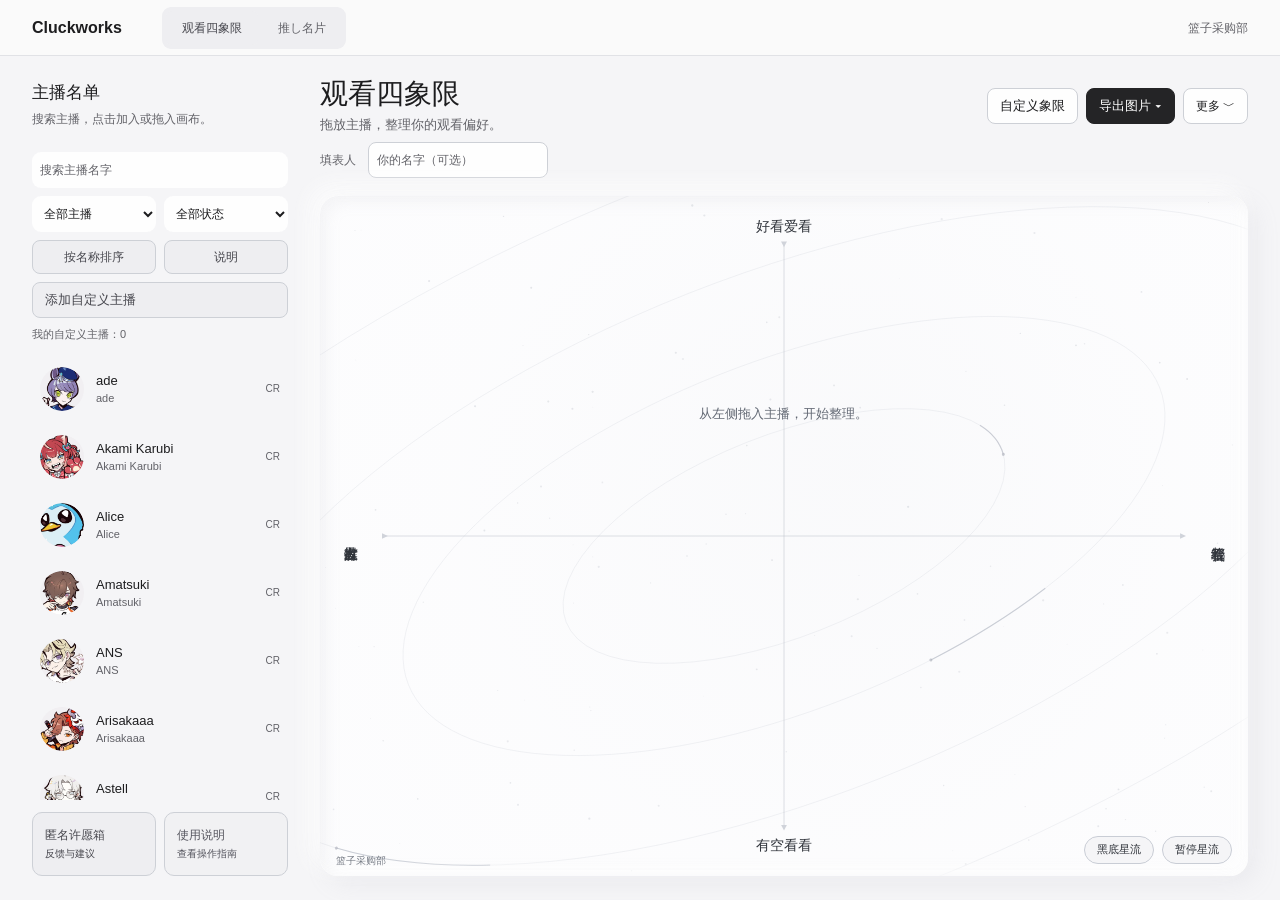
==== commit 7afdc608: "Add files via upload" ====
--- a/index.html
+++ b/index.html
@@ -5,7 +5,7 @@
 <meta name="description" content="整理 VTuber 观看偏好，制作和分享你的推し名片。">
 <meta name="viewport" content="width=device-width, initial-scale=1">
 <title>VTuber 观看偏好四象限 · Cluckworks</title>
-<link rel="stylesheet" href="ui.css?v=portrait-spacing-17">
+<link rel="stylesheet" href="ui.css?v=touch-placement-18">
 <script src="cosmos.js?v=dual-sky-6" defer></script>
 <script src="avatar-source.js?v=local-export-5" defer></script>
 </head>
@@ -17,7 +17,7 @@
     <div class="drawer-handle"></div>
     <div class="side-head">
       
-      <h1>主播名单</h1><p>搜索名字，拖到右侧画布。</p>
+      <h1>主播名单</h1><p>搜索主播，点击加入或拖入画布。</p>
     </div>
     <div class="controls">
       <input id="search" class="search" type="search" placeholder="搜索主播名字">
@@ -2564,7 +2564,7 @@
 const mobileInstruction=$('#mobileInstruction');
 const isMobile=()=>window.matchMedia('(max-width:850px)').matches;
 function openDrawer(){drawerEl.classList.add('is-open');backdropEl.classList.add('is-open');}
-function closeDrawer(){drawerEl.classList.remove('is-open');backdropEl.classList.remove('is-open');}
+function closeDrawer(){if(isMobile()&&drawerEl.contains(document.activeElement))document.activeElement.blur();drawerEl.classList.remove('is-open');backdropEl.classList.remove('is-open');}
 function updateMobilePick(){mobileInstruction.hidden=!(isMobile() && mobilePickedId); if(mobilePickedId){const m=memberById(mobilePickedId);mobileInstruction.textContent='点击画布放置：'+(m?.jp||'主播');}}
 
 function normalizeOshiIds(obj, placements){
@@ -2820,9 +2820,9 @@
     el.draggable=!isMobile();
     el.dataset.id=m.id;
     el.tabIndex=0;el.setAttribute('role','button');el.setAttribute('aria-label','放置 '+(m.jp||m.en));
-    el.addEventListener('keydown',e=>{if(e.target!==el||!['Enter',' '].includes(e.key))return;e.preventDefault();place(m.id,50,50);closeDrawer();});
+    el.addEventListener('keydown',e=>{if(e.target!==el||!['Enter',' '].includes(e.key))return;e.preventDefault();placeFromList(m.id);});
     if(mobilePickedId===m.id)el.classList.add('is-picked');
-    el.addEventListener('click',()=>{if(!isMobile())return;mobilePickedId=m.id;closeDrawer();updateMobilePick();});
+    el.addEventListener('click',()=>{if(!el.classList.contains('dragging'))placeFromList(m.id);});
     if(m.custom){
       el.classList.add('is-custom');
       el.innerHTML=`<div class="avatar" style="background:${avatarBackground(m,!!avatarStore[m.id])}">${avatarHtml(m)}</div>
@@ -2838,7 +2838,7 @@
         <small>${placed?'已放置':(m.branch==='JP'||m.branch==='EN'?'NIJI '+m.branch:m.branch==='VSPO'?'VSPO!':m.branch==='NEO'?'Neo-Porte':'CR')}</small>`;
       el.addEventListener('contextmenu', e=>{e.preventDefault();uploadAvatar(m.id);});
     }
-    // Touch: tap to choose + tap board, or press/drag from the drawer and release on the canvas.
+    // Touch: tap to place immediately, or drag from the drawer onto the canvas.
     if(window.PointerEvent){
       let gesture=null;
       el.addEventListener('pointerdown',e=>{
@@ -2948,11 +2948,14 @@
       slot.innerHTML='';
       if(card.editAbort)card.editAbort.abort();
       const label=document.createElement('div');
-      label.className='note';
-      label.textContent=state.placements[id]?.note||'';
+      const note=state.placements[id]?.note||'';
+      label.className='note'+(note?'':' note-placeholder');
+      label.textContent=note||'编辑理由';
+      label.tabIndex=0;label.setAttribute('role','button');label.setAttribute('aria-label','编辑推荐理由');
       label.title='点击编辑推荐理由';
       label.addEventListener('pointerdown',e=>e.stopPropagation());
       label.addEventListener('click',e=>{e.stopPropagation();showEdit();});
+      label.addEventListener('keydown',e=>{if(['Enter',' '].includes(e.key)){e.preventDefault();e.stopPropagation();showEdit();}});
       slot.appendChild(label);
     }
     function showEdit(){
@@ -3002,6 +3005,13 @@
   if(Object.prototype.hasOwnProperty.call(state.placements,id)) delete state.placements[id];
   state.placements[id] = { x: clamp(x, 5, 95), y: clamp(y, 7, 93), note: prev.note || '' };
   selectedId=id; saveState(); renderPlaced();
+}
+function placeFromList(id){
+  const previous=state.placements[id];
+  const slots=[{x:50,y:50},{x:25,y:50},{x:75,y:50},{x:50,y:25},{x:50,y:75},{x:25,y:25},{x:75,y:25},{x:25,y:75},{x:75,y:75}];
+  const position=previous||slots.find(slot=>Object.values(state.placements).every(p=>Math.hypot(p.x-slot.x,p.y-slot.y)>=20))||slots[0];
+  mobilePickedId=null;updateMobilePick();closeDrawer();
+  place(id,position.x,position.y);
 }
 function removePlacement(id){ state.oshiIds=(state.oshiIds||[]).filter(oshiId=>oshiId!==id); delete state.placements[id]; if(selectedId===id) selectedId=null; saveState(); renderPlaced(); }
 
@@ -3097,9 +3107,9 @@
       }
       saveState();
     }
-    // A short click opens the inline editor; a real drag also moves the card to the top layer.
-    if(!moved){card.openNoteEditor();}
-    else {renderPlaced();}
+    // Touch selects without focusing a textarea or raising the software keyboard.
+    if(moved){renderPlaced();}
+    else if(!isMobile()&&e.pointerType!=='touch'&&e.pointerType!=='pen'){card.openNoteEditor();}
   }
   card.addEventListener('pointerup', finish);
   card.addEventListener('pointercancel', finish);
@@ -3117,9 +3127,9 @@
 $('#toggleSort').addEventListener('click', ()=>{asc=!asc; renderList();});
 $('#help').addEventListener('click', ()=>{alert(`使用说明：
 1. 左侧列表可以单独滚动。
-2. 把主播卡拖进右侧四象限。
+2. 点击列表主播可自动加入四象限，也可以拖动到指定位置。
 3. 放进去之后，可以继续在四象限上任意自由拖动。
-4. 点击头像编辑理由；选中头像后可在上方操作栏设为／取消神推（最多两位）。\n5. 在左侧成员上右键，可上传自选头像。
+4. 手机点头像只选中，再点「编辑理由」输入；电脑可点头像编辑。选中后可在上方设为／取消神推（最多两位）。\n5. 在左侧成员上右键，可上传自选头像。
 6. 点击「自定义象限」后可以直接编辑象限画布上的四轴文字；点击「完成编辑」保存。\n7. 布局自动保存在当前浏览器。`);});
 $('#clear').addEventListener('click', ()=>{ if(!confirm('确定清空所有已放置的卡片吗？')) return; state.placements={};state.oshiIds=[]; selectedId=null; saveState(); renderPlaced(); });
 // High-resolution, self-contained SNS image: draws just the quadrant, not the sidebar or buttons.
--- a/ui.css
+++ b/ui.css
@@ -2556,3 +2556,15 @@
 .card.story .rating-track { top: calc(50% - 3px); }
 .card.story .rating-control .bar { height: 20px; top: 50%; bottom: auto; transform: translateY(-50%); }
 .card.story .metric-name[contenteditable=true] { position: relative; z-index: 2; }
+
+/* Selection and note editing are separate actions, especially on touch screens. */
+.board .card .note-placeholder { display: none; }
+.board .card.selected .note-placeholder { display: block; }
+.board .card .note[role=button] { cursor: pointer; }
+.board .card .note-placeholder { color: var(--sky-muted); text-decoration: underline; text-underline-offset: 3px; }
+.board .card .tools { z-index: 3; }
+.board .card .remove { touch-action: manipulation; }
+@media(max-width:850px) {
+  .board .card .remove { width: 36px; min-height: 36px; }
+}
+.board .card .note-placeholder { position: absolute; top: 100%; left: 50%; transform: translateX(-50%); white-space: nowrap; min-height: 28px; padding: var(--space-2xs) var(--space-xs); }
